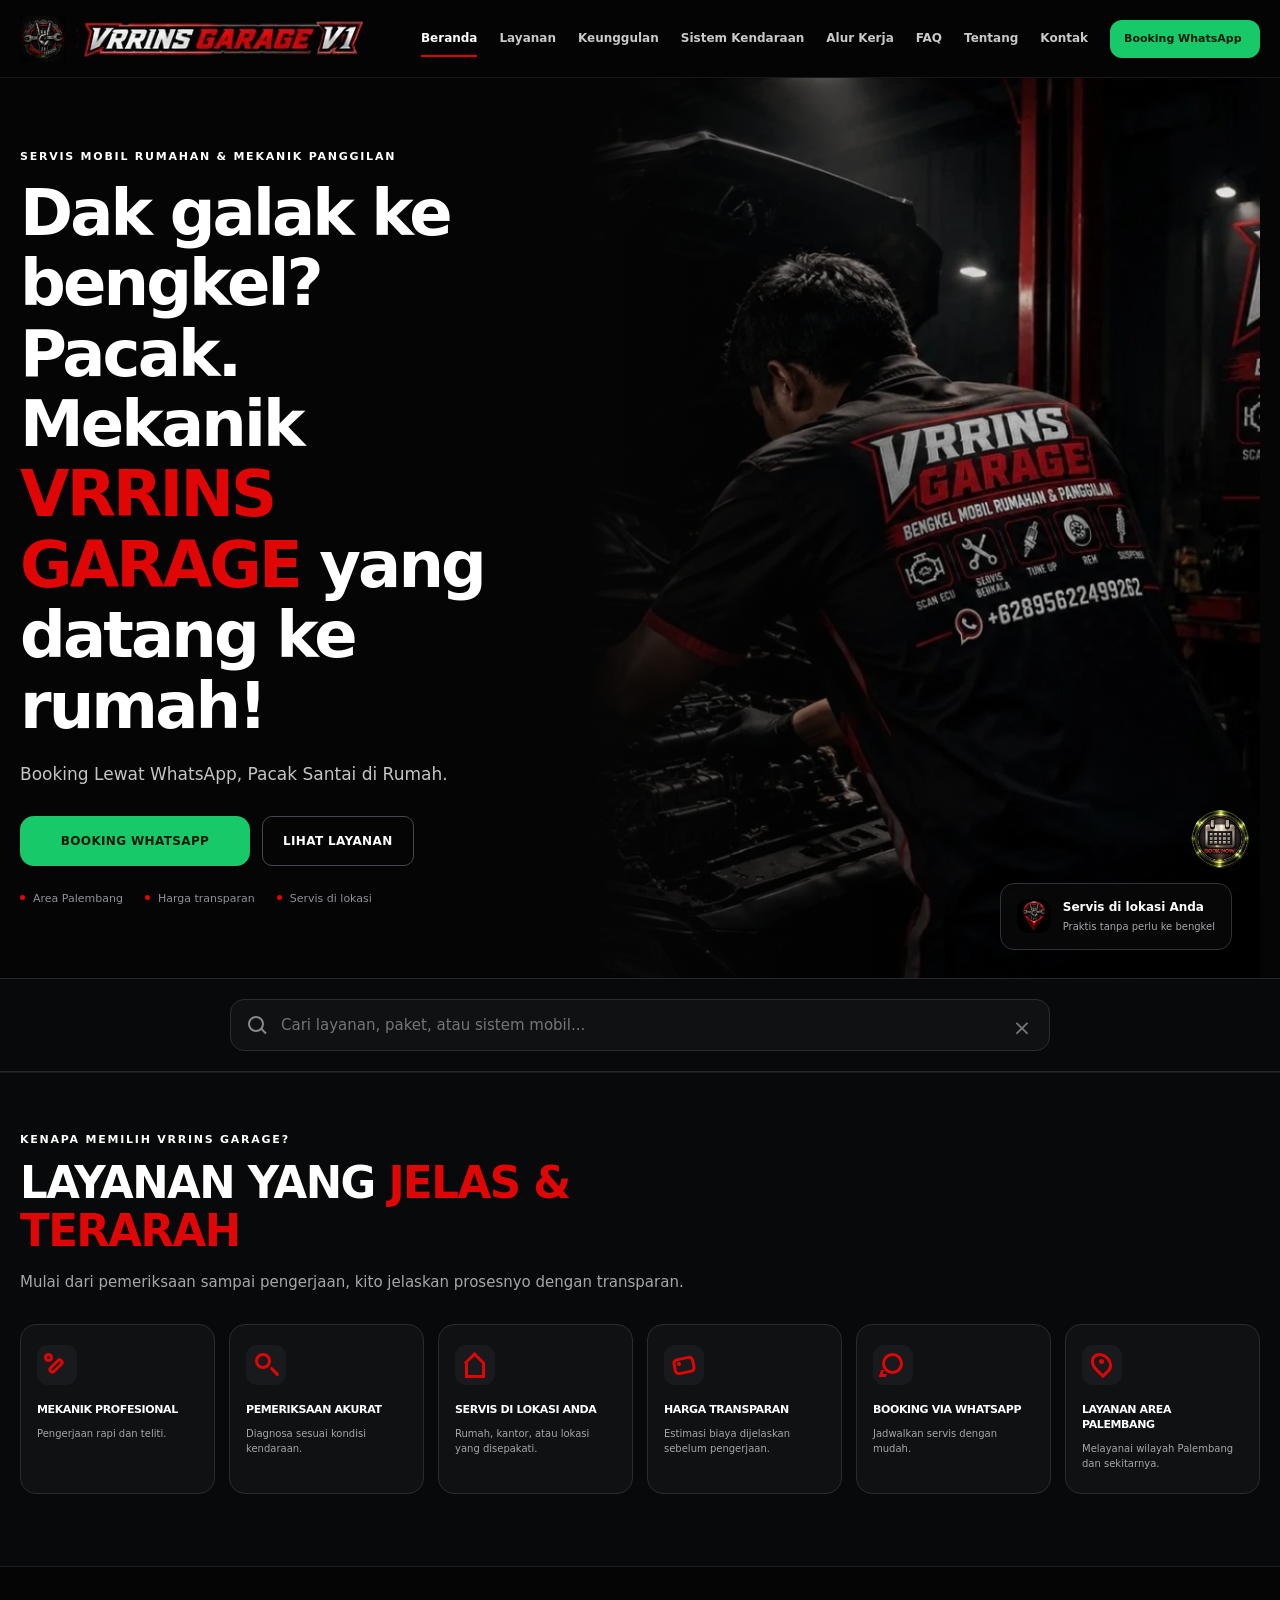
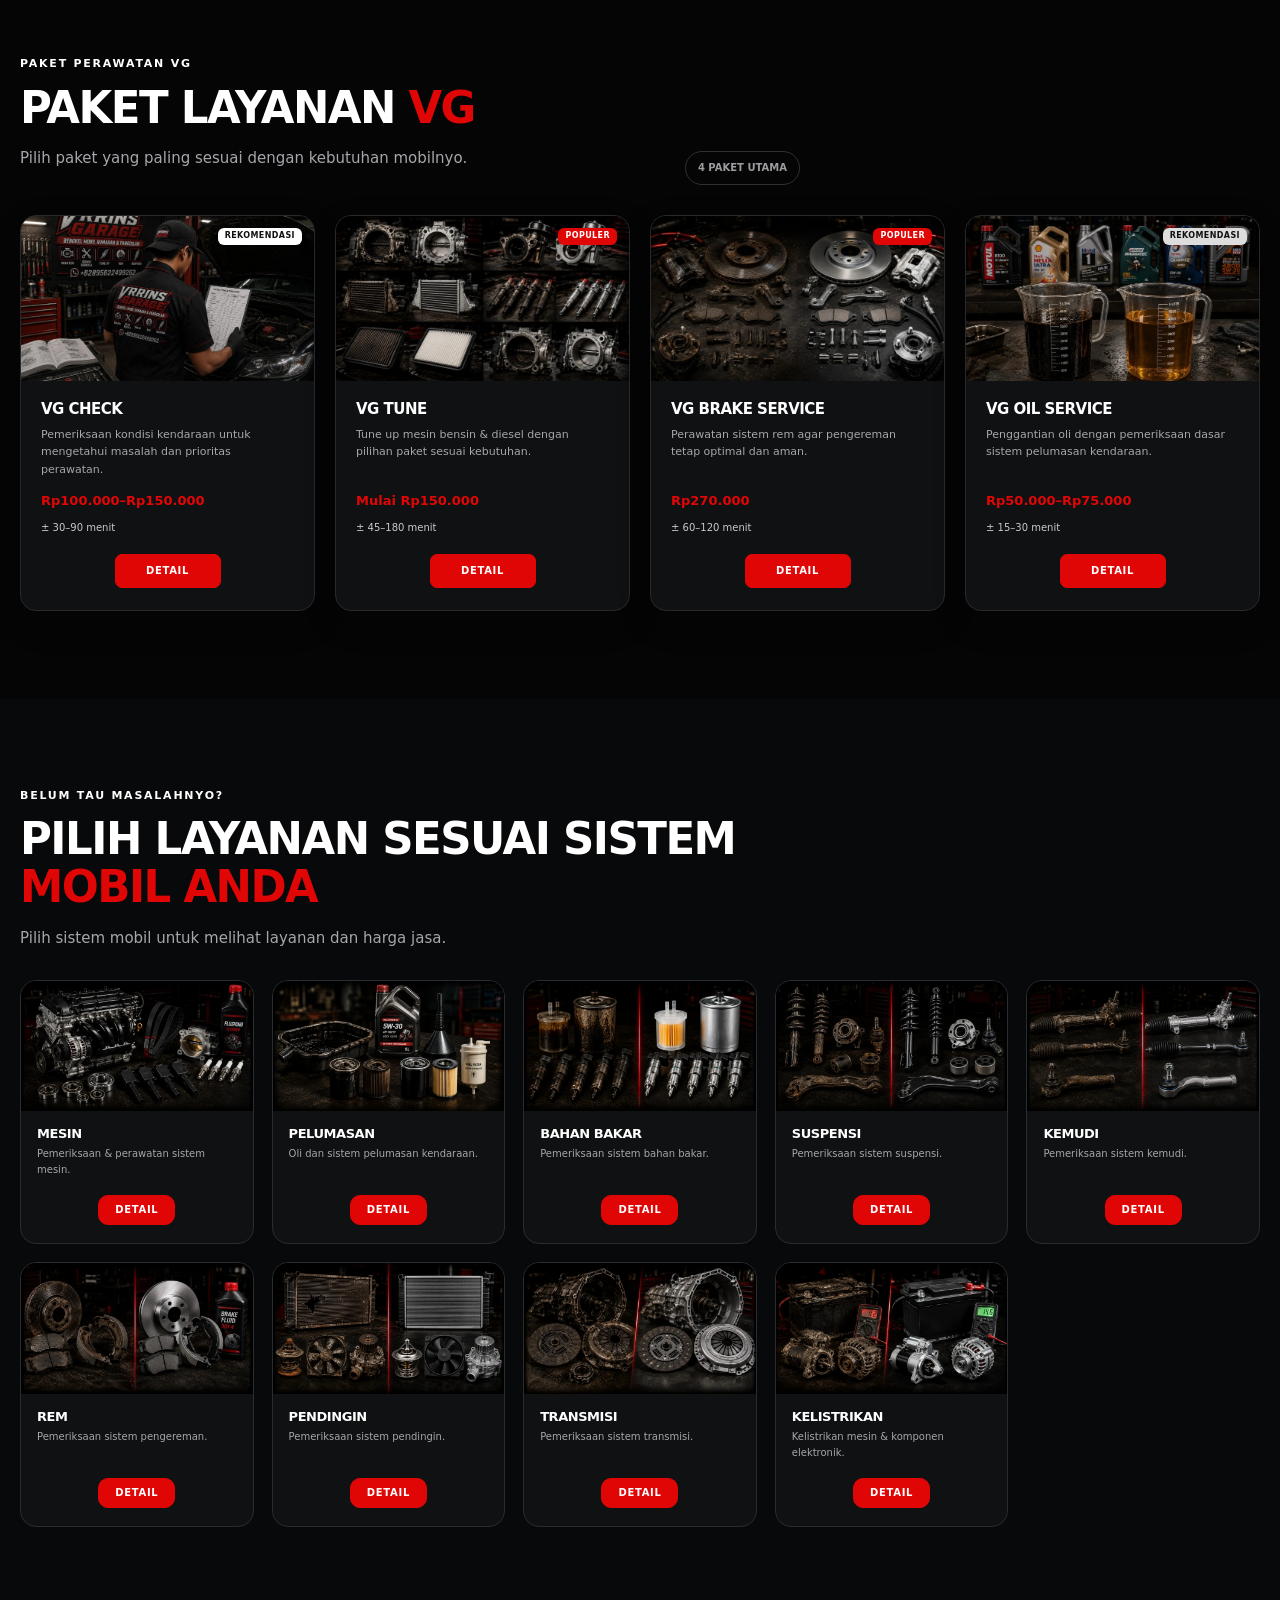
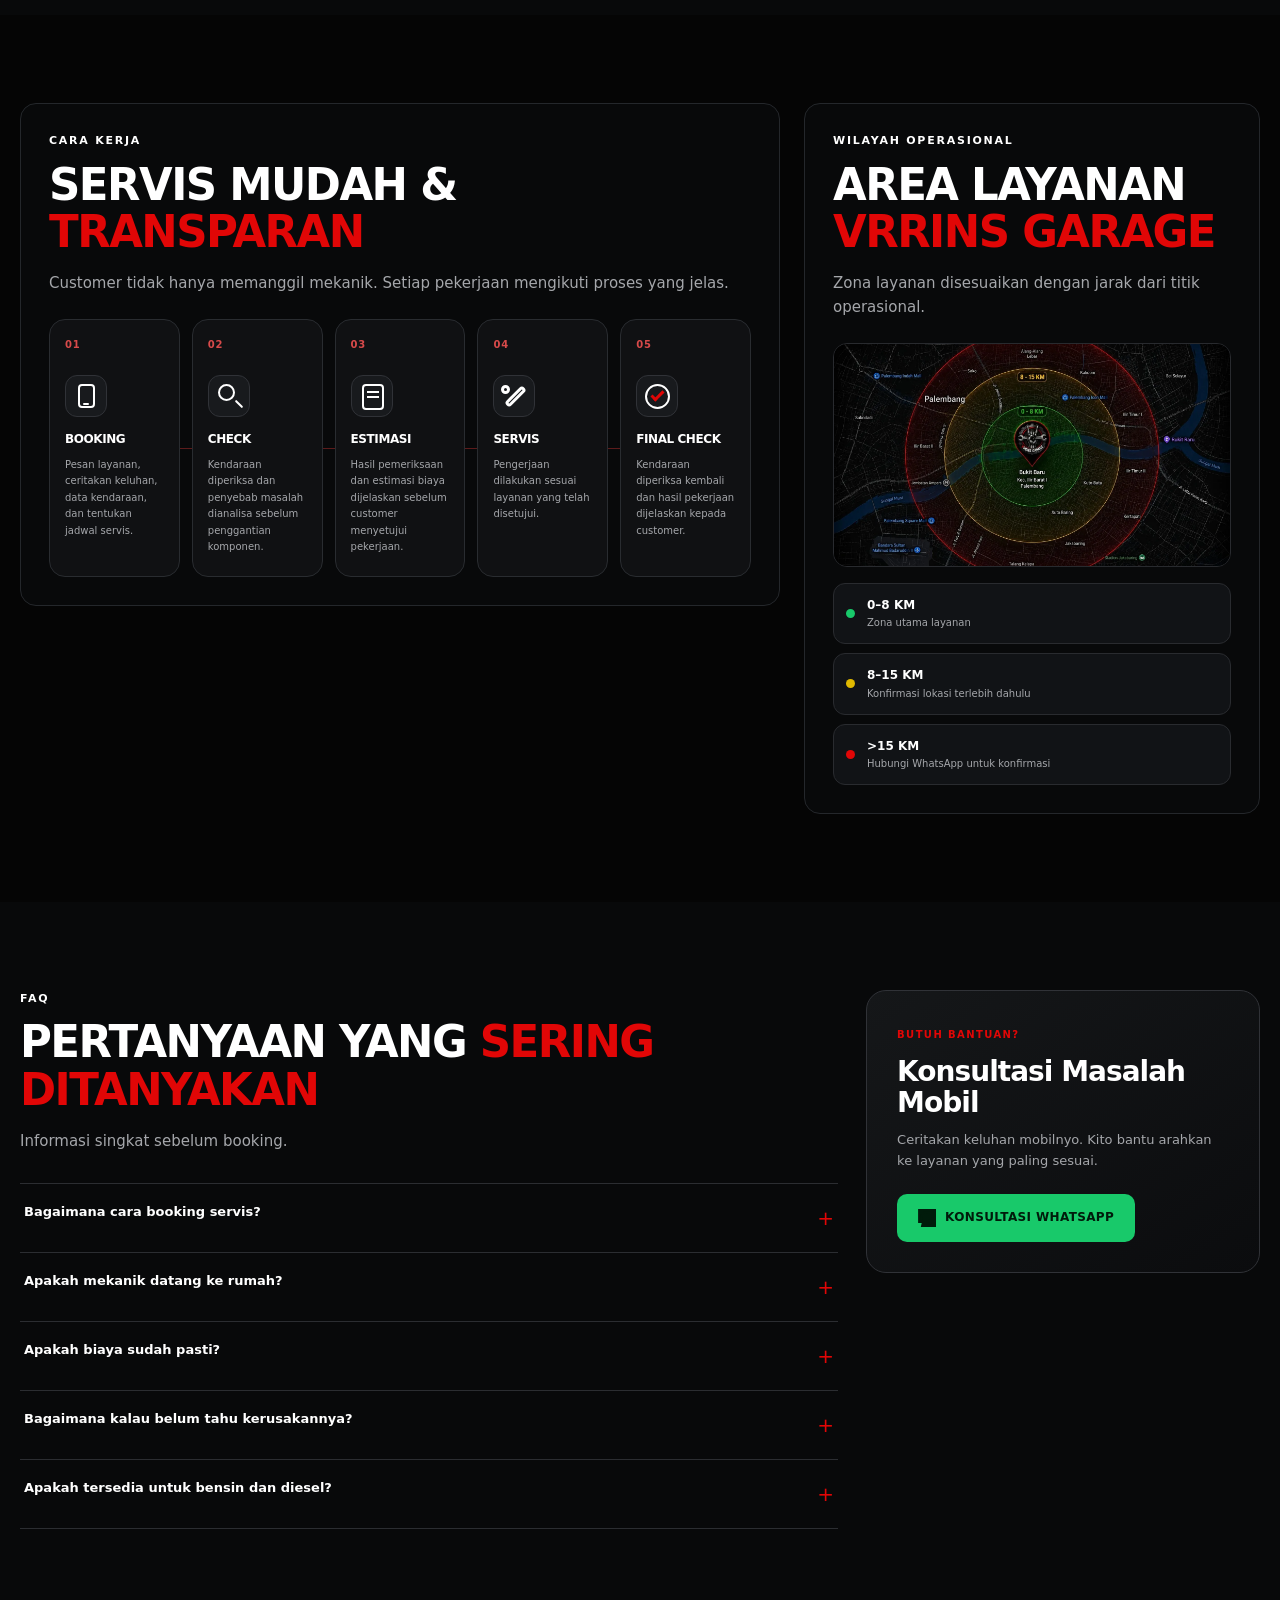
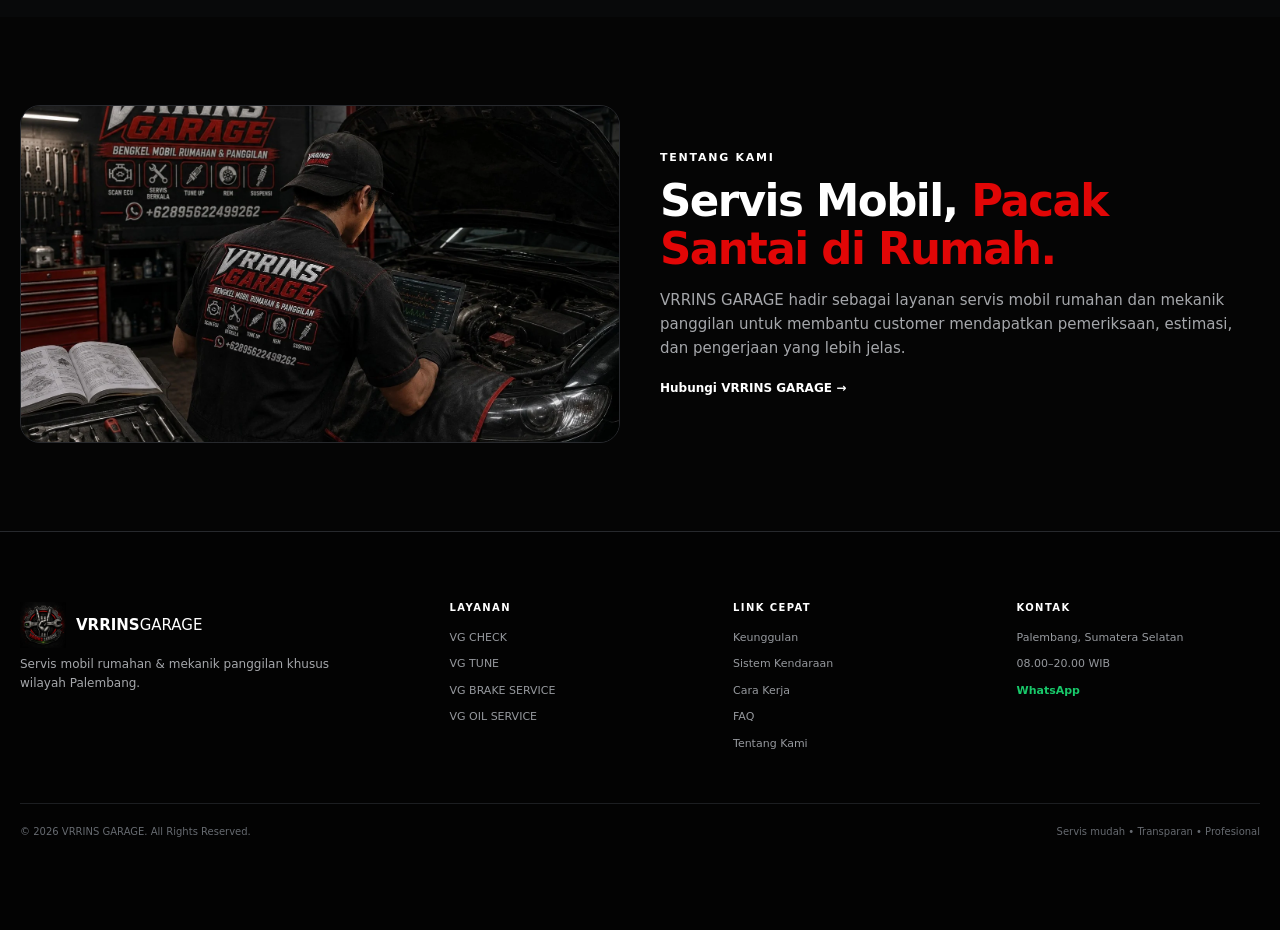
==== index.html @ 8fa6f77c "Add files via upload" ====
<!doctype html>
<html lang="id">
<head>
  <meta charset="utf-8">
  <meta name="viewport" content="width=device-width, initial-scale=1, viewport-fit=cover">
  <meta name="theme-color" content="#050505">
  <meta name="description" content="VRRINS GARAGE — servis mobil rumahan dan mekanik panggilan khusus wilayah Palembang.">
  <title>VRRINS GARAGE | Servis Mobil di Rumah Palembang</title>
  <link rel="stylesheet" href="style.css">
</head>
<body>
<a class="skip-link" href="#main-content">Lewati ke konten utama</a>

<header class="site-header" id="site-header">
  <div class="container header-inner">
    <a class="brand" href="#beranda" aria-label="VRRINS GARAGE Beranda">
      <img src="images/logo.webp" alt="Logo VRRINS GARAGE" class="brand__logo" width="48" height="48">
      <img src="images/wordmark-v1.webp" alt="VRRINS GARAGE V1" class="brand__wordmark" width="313" height="53">
    </a>
    <button class="nav-toggle" id="nav-toggle" aria-label="Buka menu" aria-expanded="false" aria-controls="main-navigation">
      <span></span><span></span><span></span>
    </button>
    <nav class="main-nav" id="main-navigation" aria-label="Navigasi utama">
      <a class="nav-link active" href="#beranda">Beranda</a>
      <a class="nav-link" href="#paket-layanan">Layanan</a>
      <a class="nav-link" href="#keunggulan">Keunggulan</a>
      <a class="nav-link" href="#kondisi-mobil">Sistem Kendaraan</a>
      <a class="nav-link" href="#alur-kerja">Alur Kerja</a>
      <a class="nav-link" href="#faq">FAQ</a>
      <a class="nav-link" href="#tentang-kami">Tentang</a>
      <a class="nav-link" href="#kontak">Kontak</a>
      <a class="nav-booking js-whatsapp" href="https://wa.me/62895622499262?text=Halo%2C%20kak.%20%F0%9F%91%8B%0A%0ABiso%20bantu%20jadwalkan%20booking%3F" target="_blank" rel="noopener" data-wa-message="Halo, kak. 👋&#10;&#10;Biso bantu jadwalkan booking?"> <span class="wa-icon" aria-hidden="true"></span> Booking WhatsApp</a>
    </nav>
  </div>
</header>

<main id="main-content">
<section class="hero-section" id="beranda">
  <div class="container hero-grid">
    <div class="hero-content">
      <p class="eyebrow">SERVIS MOBIL RUMAHAN &amp; MEKANIK PANGGILAN</p>
      <h1>Dak galak ke bengkel? Pacak.<br>Mekanik <span class="text-accent">VRRINS GARAGE</span> yang datang ke rumah!</h1>
      <p class="hero-subtitle">Booking Lewat WhatsApp, Pacak Santai di Rumah.</p>
      <div class="hero-actions">
        <a class="button button--whatsapp js-whatsapp" href="https://wa.me/62895622499262?text=Halo%2C%20kak.%20%F0%9F%91%8B%0A%0ABiso%20bantu%20jadwalkan%20booking%3F" target="_blank" rel="noopener" data-wa-message="Halo, kak. 👋&#10;&#10;Biso bantu jadwalkan booking?"><span class="wa-icon" aria-hidden="true"></span> Booking WhatsApp</a>
        <a class="button button--outline" href="#paket-layanan">Lihat Layanan</a>
      </div>
      <div class="hero-trust"><span>Area Palembang</span><span>Harga transparan</span><span>Servis di lokasi</span></div>
    </div>
    <div class="hero-media">
      <img src="images/hero.webp" alt="Layanan mekanik VRRINS GARAGE" width="1536" height="864" fetchpriority="high">
      <div class="hero-overlay"></div>
      <div class="hero-floating" onclick="document.getElementById('wilayah-operasional').scrollIntoView({behavior:'smooth'});" style="cursor:pointer;">
        <img class="floating-icon" src="images/vrrins-location.webp" alt="" width="34" height="34">
        <div><strong>Servis di lokasi Anda</strong><span>Praktis tanpa perlu ke bengkel</span></div>
      </div>
    </div>
  </div>
</section>

<section class="quick-section" aria-label="Pencarian dan menu cepat">
  <div class="container">
    <div class="search-wrap">
      <span class="search-icon" aria-hidden="true"></span>
      <input id="service-search" type="search" autocomplete="off" placeholder="Cari layanan, paket, atau sistem mobil..." aria-label="Cari layanan">
      <button id="search-clear" type="button" aria-label="Hapus pencarian">×</button>
      <div class="search-results" id="search-results" hidden></div>
    </div>
    <div class="quick-links">
      <button type="button" data-open-package="vg-check">VG CHECK</button>
      <button type="button" data-open-package="vg-tune">VG TUNE</button>
      <button type="button" data-open-package="vg-brake-service">VG BRAKE SERVICE</button>
      <button type="button" data-open-system="MESIN">SISTEM MESIN</button>
    </div>
  </div>
</section>

<section class="section advantages-section" id="keunggulan" aria-labelledby="advantages-title">
  <div class="container">
    <div class="section-heading">
      <p class="eyebrow">KENAPA MEMILIH VRRINS GARAGE?</p>
      <h2 id="advantages-title">LAYANAN YANG <span class="text-accent">JELAS &amp; TERARAH</span></h2>
      <p>Mulai dari pemeriksaan sampai pengerjaan, kito jelaskan prosesnyo dengan transparan.</p>
    </div>
    <div class="advantage-grid">
      <article class="advantage-card"><span class="advantage-icon icon-wrench" aria-hidden="true"></span><h3>MEKANIK PROFESIONAL</h3><p>Pengerjaan rapi dan teliti.</p></article>
      <article class="advantage-card"><span class="advantage-icon icon-search" aria-hidden="true"></span><h3>PEMERIKSAAN AKURAT</h3><p>Diagnosa sesuai kondisi kendaraan.</p></article>
      <article class="advantage-card"><span class="advantage-icon icon-home" aria-hidden="true"></span><h3>SERVIS DI LOKASI ANDA</h3><p>Rumah, kantor, atau lokasi yang disepakati.</p></article>
      <article class="advantage-card"><span class="advantage-icon icon-tag" aria-hidden="true"></span><h3>HARGA TRANSPARAN</h3><p>Estimasi biaya dijelaskan sebelum pengerjaan.</p></article>
      <article class="advantage-card"><span class="advantage-icon icon-whatsapp" aria-hidden="true"></span><h3>BOOKING VIA WHATSAPP</h3><p>Jadwalkan servis dengan mudah.</p></article>
      <article class="advantage-card"><span class="advantage-icon icon-pin" aria-hidden="true"></span><h3>LAYANAN AREA PALEMBANG</h3><p>Melayanai wilayah Palembang dan sekitarnya.</p></article>
    </div>
  </div>
</section>

<section class="section packages-section" id="paket-layanan" aria-labelledby="packages-title">
  <div class="container">
    <div class="section-heading section-heading--split">
      <div>
        <p class="eyebrow">PAKET PERAWATAN VG</p>
        <h2 id="packages-title">Paket Layanan <span class="text-accent">VG</span></h2>
        <p>Pilih paket yang paling sesuai dengan kebutuhan mobilnyo.</p>
      </div>
      <span class="section-label">4 PAKET UTAMA</span>
    </div>

    <div class="package-grid">
      <article class="service-card" data-open-package="vg-check">
        <div class="service-card__media">
          <img src="images/vg-check.webp" alt="VG CHECK" width="1536" height="864" loading="lazy">
          <span class="service-badge">REKOMENDASI</span>
        </div>
        <div class="service-card__body">
          <h3>VG CHECK</h3>
          <p>Pemeriksaan kondisi kendaraan untuk mengetahui masalah dan prioritas perawatan.</p>
          <div class="service-price">Rp100.000–Rp150.000</div>
          <div class="service-duration">± 30–90 menit</div>
          <button class="service-card__button" type="button" data-open-package="vg-check">DETAIL</button>
        </div>
      </article>

      <article class="service-card" data-open-package="vg-tune">
        <div class="service-card__media">
          <img src="images/vg-tune.webp" alt="VG TUNE" width="1536" height="864" loading="lazy">
          <span class="service-badge service-badge--popular">POPULER</span>
        </div>
        <div class="service-card__body">
          <h3>VG TUNE</h3>
          <p>Tune up mesin bensin &amp; diesel dengan pilihan paket sesuai kebutuhan.</p>
          <div class="service-price">Mulai Rp150.000</div>
          <div class="service-duration">± 45–180 menit</div>
          <button class="service-card__button" type="button" data-open-package="vg-tune">DETAIL</button>
        </div>
      </article>

      <article class="service-card" data-open-package="vg-brake-service">
        <div class="service-card__media">
          <img src="images/vg-brake-service.webp" alt="VG BRAKE SERVICE" width="1536" height="864" loading="lazy">
          <span class="service-badge service-badge--popular">POPULER</span>
        </div>
        <div class="service-card__body">
          <h3>VG BRAKE SERVICE</h3>
          <p>Perawatan sistem rem agar pengereman tetap optimal dan aman.</p>
          <div class="service-price">Rp270.000</div>
          <div class="service-duration">± 60–120 menit</div>
          <button class="service-card__button" type="button" data-open-package="vg-brake-service">DETAIL</button>
        </div>
      </article>

      <article class="service-card" data-open-package="vg-oil-service">
        <div class="service-card__media">
          <img src="images/vg-oil-service.webp" alt="VG OIL SERVICE" width="1536" height="864" loading="lazy">
          <span class="service-badge service-badge--recommended">REKOMENDASI</span>
        </div>
        <div class="service-card__body">
          <h3>VG OIL SERVICE</h3>
          <p>Penggantian oli dengan pemeriksaan dasar sistem pelumasan kendaraan.</p>
          <div class="service-price">Rp50.000–Rp75.000</div>
          <div class="service-duration">± 15–30 menit</div>
          <button class="service-card__button" type="button" data-open-package="vg-oil-service">DETAIL</button>
        </div>
      </article>
    </div>
  </div>
</section>

<section class="section systems-section" id="kondisi-mobil" aria-labelledby="systems-title">
  <div class="container">
    <div class="section-heading">
      <p class="eyebrow">BELUM TAU MASALAHNYO?</p>
      <h2 id="systems-title">Pilih Layanan Sesuai Sistem <span class="text-accent">Mobil Anda</span></h2>
      <p>Pilih sistem mobil untuk melihat layanan dan harga jasa.</p>
    </div>
    <div class="system-grid">
      <article class="system-card" data-open-system="MESIN"><div class="system-card__media"><img src="images/category-mesin.webp" alt="Mesin" loading="lazy"></div><div><h3>Mesin</h3><p>Pemeriksaan &amp; perawatan sistem mesin.</p><button type="button">DETAIL</button></div></article>
      <article class="system-card" data-open-system="PELUMASAN"><div class="system-card__media"><img src="images/category-pelumasan.webp" alt="Pelumasan" loading="lazy"></div><div><h3>Pelumasan</h3><p>Oli dan sistem pelumasan kendaraan.</p><button type="button">DETAIL</button></div></article>
      <article class="system-card" data-open-system="BAHAN BAKAR"><div class="system-card__media"><img src="images/category-bahan-bakar.webp" alt="Bahan bakar" loading="lazy"></div><div><h3>Bahan Bakar</h3><p>Pemeriksaan sistem bahan bakar.</p><button type="button">DETAIL</button></div></article>
      <article class="system-card" data-open-system="SUSPENSI"><div class="system-card__media"><img src="images/category-suspensi.webp" alt="Suspensi" loading="lazy"></div><div><h3>Suspensi</h3><p>Pemeriksaan sistem suspensi.</p><button type="button">DETAIL</button></div></article>
      <article class="system-card" data-open-system="KEMUDI"><div class="system-card__media"><img src="images/category-kemudi.webp" alt="Kemudi" loading="lazy"></div><div><h3>Kemudi</h3><p>Pemeriksaan sistem kemudi.</p><button type="button">DETAIL</button></div></article>
      <article class="system-card" data-open-system="REM"><div class="system-card__media"><img src="images/category-rem.webp" alt="Rem" loading="lazy"></div><div><h3>Rem</h3><p>Pemeriksaan sistem pengereman.</p><button type="button">DETAIL</button></div></article>
      <article class="system-card" data-open-system="PENDINGIN"><div class="system-card__media"><img src="images/category-pendingin.webp" alt="Pendingin" loading="lazy"></div><div><h3>Pendingin</h3><p>Pemeriksaan sistem pendingin.</p><button type="button">DETAIL</button></div></article>
      <article class="system-card" data-open-system="TRANSMISI"><div class="system-card__media"><img src="images/category-transmisi.webp" alt="Transmisi" loading="lazy"></div><div><h3>Transmisi</h3><p>Pemeriksaan sistem transmisi.</p><button type="button">DETAIL</button></div></article>
      <article class="system-card" data-open-system="KELISTRIKAN MESIN"><div class="system-card__media"><img src="images/category-kelistrikan.webp" alt="Kelistrikan mesin" loading="lazy"></div><div><h3>Kelistrikan</h3><p>Kelistrikan mesin &amp; komponen elektronik.</p><button type="button">DETAIL</button></div></article>
    </div>
  </div>
</section>

<section class="section process-area-section" id="alur-kerja">
  <div class="container split-layout">
    <div class="process-panel">
      <div class="section-heading">
        <p class="eyebrow">CARA KERJA</p>
        <h2>SERVIS MUDAH &amp; <span class="text-accent">TRANSPARAN</span></h2>
        <p>Customer tidak hanya memanggil mekanik. Setiap pekerjaan mengikuti proses yang jelas.</p>
      </div>
      <div class="process-grid">
        <article class="process-card"><span class="process-number">01</span><span class="process-icon process-icon--booking" aria-hidden="true"></span><h3>BOOKING</h3><p>Pesan layanan, ceritakan keluhan, data kendaraan, dan tentukan jadwal servis.</p></article>
        <article class="process-card"><span class="process-number">02</span><span class="process-icon process-icon--check" aria-hidden="true"></span><h3>CHECK</h3><p>Kendaraan diperiksa dan penyebab masalah dianalisa sebelum penggantian komponen.</p></article>
        <article class="process-card"><span class="process-number">03</span><span class="process-icon process-icon--estimate" aria-hidden="true"></span><h3>ESTIMASI</h3><p>Hasil pemeriksaan dan estimasi biaya dijelaskan sebelum customer menyetujui pekerjaan.</p></article>
        <article class="process-card"><span class="process-number">04</span><span class="process-icon process-icon--service" aria-hidden="true"></span><h3>SERVIS</h3><p>Pengerjaan dilakukan sesuai layanan yang telah disetujui.</p></article>
        <article class="process-card"><span class="process-number">05</span><span class="process-icon process-icon--final" aria-hidden="true"></span><h3>FINAL CHECK</h3><p>Kendaraan diperiksa kembali dan hasil pekerjaan dijelaskan kepada customer.</p></article>
      </div>
    </div>

    <aside class="area-panel" id="wilayah-operasional">
      <div class="section-heading">
        <p class="eyebrow">WILAYAH OPERASIONAL</p>
        <h2>Area Layanan <span class="text-accent">VRRINS GARAGE</span></h2>
        <p>Zona layanan disesuaikan dengan jarak dari titik operasional.</p>
      </div>
      <div class="area-map"><img src="images/area-map.webp" alt="Peta wilayah operasional" loading="lazy"></div>
      <div class="area-zones">
        <div class="area-zone" data-zone="1" role="button" tabindex="0" aria-label="Lihat daftar perumahan zona 0-8 km">
          <span class="zone-dot zone-dot--green"></span>
          <div><strong>0–8 KM</strong><span>Zona utama layanan</span></div>
        </div>
        <div class="area-zone" data-zone="2" role="button" tabindex="0" aria-label="Lihat daftar perumahan zona 8-15 km">
          <span class="zone-dot zone-dot--yellow"></span>
          <div><strong>8–15 KM</strong><span>Konfirmasi lokasi terlebih dahulu</span></div>
        </div>
        <div class="area-zone" data-zone="3" role="button" tabindex="0" aria-label="Lihat daftar perumahan zona >15 km">
          <span class="zone-dot zone-dot--red"></span>
          <div><strong>&gt;15 KM</strong><span>Hubungi WhatsApp untuk konfirmasi</span></div>
        </div>
      </div>
    </aside>
  </div>
</section>

<section class="section faq-section" id="faq">
  <div class="container faq-consult">
    <div>
      <div class="section-heading">
        <p class="eyebrow">FAQ</p>
        <h2>Pertanyaan yang <span class="text-accent">Sering Ditanyakan</span></h2>
        <p>Informasi singkat sebelum booking.</p>
      </div>
      <div class="faq-list">
        <details><summary>Bagaimana cara booking servis?</summary><p>Tekan tombol WhatsApp, pilih layanan, lalu kirim data kendaraan, keluhan, dan lokasi.</p></details>
        <details><summary>Apakah mekanik datang ke rumah?</summary><p>Ya, VRRINS GARAGE melayani servis di rumah atau lokasi customer sesuai area operasional.</p></details>
        <details><summary>Apakah biaya sudah pasti?</summary><p>Harga paket adalah estimasi sesuai layanan. Kondisi tambahan akan dikonfirmasi sebelum pekerjaan dilanjutkan.</p></details>
        <details><summary>Bagaimana kalau belum tahu kerusakannya?</summary><p>Gunakan VG CHECK atau pilih sistem kendaraan berdasarkan keluhan untuk mendapatkan arahan awal.</p></details>
        <details><summary>Apakah tersedia untuk bensin dan diesel?</summary><p>VG TUNE memiliki alur paket terpisah untuk mesin bensin dan diesel.</p></details>
      </div>
    </div>
    <aside class="consult-card">
      <span class="consult-kicker">BUTUH BANTUAN?</span>
      <h2>Konsultasi Masalah Mobil</h2>
      <p>Ceritakan keluhan mobilnyo. Kito bantu arahkan ke layanan yang paling sesuai.</p>
      <a class="button button--whatsapp js-whatsapp" href="https://wa.me/62895622499262?text=Halo%20Vrrins%20Garage%2C%20saya%20mau%20konsultasi%20masalah%20mobil.%20Keluhannya%3A" target="_blank" rel="noopener" data-wa-message="Halo Vrrins Garage, saya mau konsultasi masalah mobil. Keluhannya:"><span class="wa-icon" aria-hidden="true"></span> Konsultasi WhatsApp</a>
    </aside>
  </div>
</section>

<section class="section about-section" id="tentang-kami">
  <div class="container about-grid">
    <div class="about-media"><img src="images/about.webp" alt="VRRINS GARAGE" loading="lazy"></div>
    <div class="about-copy">
      <p class="eyebrow">TENTANG KAMI</p>
      <h2>Servis Mobil, <span class="text-accent">Pacak Santai di Rumah.</span></h2>
      <p>VRRINS GARAGE hadir sebagai layanan servis mobil rumahan dan mekanik panggilan untuk membantu customer mendapatkan pemeriksaan, estimasi, dan pengerjaan yang lebih jelas.</p>
      <a class="text-link" href="#kontak">Hubungi VRRINS GARAGE →</a>
    </div>
  </div>
</section>
</main>

<footer class="site-footer" id="kontak">
  <div class="container footer-grid">
    <div class="footer-brand">
      <a class="brand" href="#beranda"><img src="images/logo.webp" alt="Logo VRRINS GARAGE" class="brand__logo" width="48" height="48"><span class="brand__name"><strong>VRRINS</strong><span>GARAGE</span></span></a>
      <p>Servis mobil rumahan &amp; mekanik panggilan khusus wilayah Palembang.</p>
    </div>
    <div class="footer-column"><h3>LAYANAN</h3><a href="#paket-layanan">VG CHECK</a><a href="#paket-layanan">VG TUNE</a><a href="#paket-layanan">VG BRAKE SERVICE</a><a href="#paket-layanan">VG OIL SERVICE</a></div>
    <div class="footer-column"><h3>LINK CEPAT</h3><a href="#keunggulan">Keunggulan</a><a href="#kondisi-mobil">Sistem Kendaraan</a><a href="#alur-kerja">Cara Kerja</a><a href="#faq">FAQ</a><a href="#tentang-kami">Tentang Kami</a></div>
    <div class="footer-column"><h3>KONTAK</h3><span>Palembang, Sumatera Selatan</span><span>08.00–20.00 WIB</span>
      <a class="footer-wa js-whatsapp" href="https://wa.me/62895622499262?text=Halo%20Vrrins%20Garage%2C%20saya%20ingin%20konsultasi." target="_blank" rel="noopener" data-wa-message="Halo Vrrins Garage, saya ingin konsultasi.">WhatsApp</a>
    </div>
  </div>
  <div class="container footer-bottom"><span>© 2026 VRRINS GARAGE. All Rights Reserved.</span><span>Servis mudah • Transparan • Profesional</span></div>
</footer>

<div class="floating-whatsapp">
  <a class="floating-whatsapp__button js-whatsapp" href="https://wa.me/62895622499262?text=Halo%2C%20kak.%20%F0%9F%91%8B%0A%0ABiso%20bantu%20jadwalkan%20booking%3F" target="_blank" rel="noopener" aria-label="Booking VG via WhatsApp" data-wa-message="Halo, kak. 👋&#10;&#10;Biso bantu jadwalkan booking?">
    <img src="images/book-now.webp" alt="Booking VG" width="80" height="80">
  </a>
</div>

<div class="vg-modal" id="vg-modal" aria-hidden="true" role="dialog" aria-modal="true" aria-labelledby="vg-modal-title">
  <div class="vg-modal__backdrop" data-popup-close></div>
  <div class="vg-modal__dialog">
    <button class="vg-modal__close" type="button" aria-label="Tutup" data-popup-close>×</button>
    <div class="vg-modal__content" id="vg-modal-content"></div>
  </div>
</div>

<script src="zona.js" defer></script>
<script src="services.js" defer></script>
<script src="popup.js" defer></script>
<script src="bootstrap.js" defer></script>

<script>
(function () {
  'use strict';

  var anchorSelector = '.hero-actions .button--whatsapp';
  var floatSelector = '.floating-whatsapp';
  var lastWidth = window.innerWidth;
  var resizeTimer = 0;

  function getElements() {
    return {
      anchor: document.querySelector(anchorSelector),
      floating: document.querySelector(floatSelector)
    };
  }

  function alignOnce() {
    var el = getElements();
    if (!el.anchor || !el.floating) return;

    /* Popup tidak boleh ikut campur dengan posisi terakhir. */
    if (document.body.classList.contains('popup-open')) return;

    var anchorRect = el.anchor.getBoundingClientRect();
    var floatingHeight = el.floating.offsetHeight || 80;

    /*
      Titik tengah VG BOOKING = titik tengah BOOK NOW.
      Hanya ini yang menentukan posisi vertikal.
    */
    var centerY = anchorRect.top + (anchorRect.height / 2);
    var top = centerY - (floatingHeight / 2);

    var maxTop = Math.max(0, window.innerHeight - floatingHeight);
    top = Math.max(0, Math.min(top, maxTop));

    el.floating.style.setProperty('top', Math.round(top) + 'px', 'important');
    el.floating.style.setProperty('bottom', 'auto', 'important');
    el.floating.style.setProperty('left', 'auto', 'important');
    el.floating.style.setProperty(
      'right',
      window.innerWidth <= 800 ? '0px' : '20px',
      'important'
    );

    /*
      Baru tampil setelah posisi final sudah terpasang.
      Ini menghilangkan efek "muncul di posisi lama lalu meloncat".
    */
    void el.floating.offsetHeight;
    el.floating.style.setProperty('visibility', 'visible', 'important');
    el.floating.style.setProperty('opacity', '1', 'important');
    el.floating.style.setProperty('pointer-events', 'auto', 'important');
  }

  function initialAlign() {
    /*
      Tunggu dua frame agar layout Hero, font, dan ukuran tombol
      sudah stabil sebelum menghitung posisi.
    */
    requestAnimationFrame(function () {
      requestAnimationFrame(alignOnce);
    });
  }

  function waitForAssetsAndAlign() {
    var done = false;

    function run() {
      if (done) return;
      done = true;
      initialAlign();
    }

    if (document.fonts && document.fonts.ready) {
      document.fonts.ready.then(run).catch(run);
    } else {
      run();
    }

    var el = getElements();
    var img = el.floating && el.floating.querySelector('img');

    if (img && !img.complete) {
      done = false;
      img.addEventListener('load', run, { once: true });
    } else {
      run();
    }
  }

  if (document.readyState === 'loading') {
    document.addEventListener('DOMContentLoaded', waitForAssetsAndAlign, { once: true });
  } else {
    waitForAssetsAndAlign();
  }

  /*
    Resize hanya untuk perubahan LEBAR viewport nyata
    (misalnya rotasi HP / perpindahan desktop-mobile).
    Perubahan tinggi akibat address bar tidak memindahkan tombol.
  */
  window.addEventListener('resize', function () {
    var width = window.innerWidth;
    if (width === lastWidth) return;

    lastWidth = width;
    clearTimeout(resizeTimer);

    resizeTimer = setTimeout(function () {
      if (!document.body.classList.contains('popup-open')) {
        alignOnce();
      }
    }, 100);
  }, { passive: true });

  window.addEventListener('orientationchange', function () {
    clearTimeout(resizeTimer);
    resizeTimer = setTimeout(function () {
      lastWidth = window.innerWidth;
      alignOnce();
    }, 150);
  }, { passive: true });
})();
</script>

</body>
</html>
---- style.css ----
/* VRRINS GARAGE — FINAL UI
   Mobile First • Premium Dark • Desktop 5×1 / 5+4 • Mobile 3×2 / 3×3
*/
:root{
  --bg:#050505; --surface:#0c0d0f; --surface-2:#111316; --surface-3:#17191c;
  --text:#fff; --muted:#a5a7ab; --muted-2:#73767b; --border:#27292d;
  --red:#e00000; --red-2:#ff2525; --green:#00c853; --green-2:#25d366;
  --yellow:#d7a900; --container:1240px; --radius:18px; --shadow:0 18px 55px rgba(0,0,0,.26);
  --ease:220ms ease;
  font-family:Inter,ui-sans-serif,system-ui,-apple-system,BlinkMacSystemFont,"Segoe UI",sans-serif;
}
*{box-sizing:border-box}
html{scroll-behavior:smooth;scroll-padding-top:88px}
body{margin:0;min-width:320px;background:var(--bg);color:var(--text);font-size:15px;line-height:1.6;-webkit-font-smoothing:antialiased}
body.popup-open{overflow:hidden}
img{display:block;max-width:100%}
a{color:inherit;text-decoration:none}
button,input{font:inherit}
button{cursor:pointer}
.skip-link{position:fixed;left:12px;top:12px;z-index:10000;background:#fff;color:#000;padding:10px 14px;border-radius:10px;transform:translateY(-150%)}
.skip-link:focus{transform:none}
.container{width:min(calc(100% - 40px),var(--container));margin-inline:auto}
.site-header{position:sticky;top:0;z-index:500;background:rgba(5,5,5,.9);backdrop-filter:blur(16px);border-bottom:1px solid rgba(255,255,255,.08)}
.header-inner{min-height:76px;display:flex;align-items:center;gap:28px}
.brand{display:inline-flex;align-items:center;gap:10px;flex:none;min-width:0}
.brand__logo{width:46px;height:46px;object-fit:contain;flex:none}
.brand__wordmark{display:block;width:295px;height:auto;max-width:100%;object-fit:contain;object-position:left center}
.main-nav{margin-left:auto;display:flex;align-items:center;gap:22px}
.nav-link{font-size:12px;font-weight:700;color:#c9c9c9;position:relative;padding:29px 0}
.nav-link:hover,.nav-link.active{color:#fff}
.nav-link.active:after{content:"";position:absolute;left:0;right:0;bottom:20px;height:2px;background:var(--red)}
.nav-booking{display:inline-flex;align-items:center;gap:8px;padding:11px 14px;border-radius:10px;background:var(--green);color:#001b0b;font-size:11px;font-weight:900;white-space:nowrap}
.nav-toggle{display:none;margin-left:auto;background:none;border:0;padding:8px}
.nav-toggle span{display:block;width:24px;height:2px;background:#fff;margin:5px 0}
.wa-icon{display:inline-block;width:16px;height:16px;border:2px solid currentColor;border-radius:50%;position:relative}
.wa-icon:after{content:"";position:absolute;width:5px;height:5px;border-left:2px solid currentColor;border-bottom:2px solid currentColor;left:-3px;bottom:-3px;transform:skew(-18deg)}
.hero-section{border-bottom:1px solid var(--border)}
.hero-grid{min-height:590px;display:grid;grid-template-columns:46% 54%}
.hero-content{display:flex;flex-direction:column;justify-content:center;padding:70px 50px 70px 0;position:relative;z-index:2}
.eyebrow{margin:0 0 12px;font-size:11px;font-weight:850;letter-spacing:.16em;color:#fff;text-transform:uppercase}
h1,h2,h3,p{margin-top:0}
h1,h2,h3{line-height:1.1;letter-spacing:-.035em}
h1{font-size:clamp(40px,5vw,72px);max-width:680px;margin-bottom:20px}
h2{font-size:clamp(30px,3.4vw,48px);margin-bottom:14px}
h3{margin-bottom:8px}
.hero-subtitle{max-width:570px;color:#c4c4c4;font-size:17px;margin-bottom:28px}
.accent-green{color:var(--green-2)}
.text-accent{color:var(--red)}
.hero-actions{display:flex;gap:12px;flex-wrap:wrap}
.button{min-height:48px;padding:0 20px;border-radius:10px;display:inline-flex;align-items:center;justify-content:center;gap:9px;font-size:12px;font-weight:850;text-transform:uppercase;letter-spacing:.03em;border:1px solid transparent;transition:transform var(--ease),filter var(--ease),border-color var(--ease)}
.button:hover{transform:translateY(-1px)}
.button--whatsapp{background:var(--green);color:#001b0b}
.button--outline{background:transparent;border-color:#45484e;color:#fff}
.hero-trust{display:flex;gap:22px;flex-wrap:wrap;margin-top:24px;color:#8f9297;font-size:11px}
.hero-trust span:before{content:"";display:inline-block;width:5px;height:5px;border-radius:50%;background:var(--red);margin:0 8px 2px 0}
.hero-media{position:relative;min-height:590px;overflow:hidden;background:var(--surface)}
.hero-media > img{width:100%;height:100%;object-fit:cover}
.hero-overlay{position:absolute;inset:0;background:linear-gradient(90deg,#050505 0%,rgba(5,5,5,.6) 18%,rgba(5,5,5,.05) 62%),linear-gradient(0deg,rgba(0,0,0,.35),transparent 40%)}
.hero-floating{position:absolute;right:28px;bottom:28px;display:flex;align-items:center;gap:12px;background:rgba(8,9,10,.88);border:1px solid #303237;border-radius:14px;padding:14px 16px;box-shadow:var(--shadow)}
.floating-icon{width:34px;height:34px;border-radius:10px;display:block;flex:none;object-fit:contain;background:#191b1e;color:var(--red);font-weight:900}
.hero-floating div{display:grid;gap:2px}.hero-floating strong{font-size:12px}.hero-floating span:last-child{font-size:10px;color:var(--muted)}
.quick-section{padding:20px 0;border-bottom:1px solid var(--border);background:#08090a}
.search-wrap{position:relative;max-width:820px;margin:0 auto}
.search-wrap input{width:100%;height:52px;padding:0 50px;border:1px solid #2b2d31;border-radius:14px;background:#101113;color:#fff;outline:none}
.search-wrap input:focus{border-color:#50535a}
.search-icon{position:absolute;left:18px;top:17px;width:16px;height:16px;border:2px solid #888;border-radius:50%;z-index:2}
.search-icon:after{content:"";position:absolute;width:7px;height:2px;background:#888;right:-5px;bottom:-2px;transform:rotate(45deg)}
#search-clear{position:absolute;right:12px;top:10px;height:32px;width:32px;border:0;background:transparent;color:#777;font-size:22px}
.search-results{position:absolute;left:0;right:0;top:60px;z-index:40;background:#101113;border:1px solid #303238;border-radius:14px;box-shadow:var(--shadow);overflow:hidden}
.search-result{display:flex;align-items:center;justify-content:space-between;gap:12px;padding:13px 16px;border-bottom:1px solid #25272a;cursor:pointer}
.search-result:last-child{border-bottom:0}.search-result:hover{background:#17191c}.search-result small{display:block;color:var(--muted)}
.quick-links{display:flex;justify-content:center;gap:10px;flex-wrap:wrap;margin-top:14px}
.quick-links button{border:1px solid #2b2d31;background:#0d0e10;color:#d8d8d8;border-radius:999px;padding:8px 13px;font-size:10px;font-weight:800}
.section{padding:88px 0}
.section-heading{max-width:780px;margin-bottom:34px}
.section-heading p:last-child{color:var(--muted);max-width:700px}
.section-heading--split{display:flex;justify-content:space-between;gap:30px;align-items:end}
.section-label{border:1px solid #2e3034;border-radius:999px;padding:8px 12px;color:#9b9da1;font-size:10px;font-weight:800;white-space:nowrap}
.package-grid{display:grid;grid-template-columns:repeat(4,minmax(0,1fr));gap:20px}
.service-card{background:var(--surface-2);border:1px solid var(--border);border-radius:var(--radius);overflow:hidden;box-shadow:0 12px 35px rgba(0,0,0,.14);transition:transform var(--ease),border-color var(--ease),box-shadow var(--ease);cursor:pointer}
.service-card:hover{transform:translateY(-3px);border-color:#3b3d42;box-shadow:var(--shadow)}
.service-card__media{position:relative;aspect-ratio:16/9;overflow:hidden;background:#0a0b0c}
.service-card__media img{width:100%;height:100%;object-fit:cover;transition:transform .35s ease}
.service-card:hover .service-card__media img{transform:scale(1.025)}
.service-badge{position:absolute;right:12px;top:12px;padding:5px 8px;border-radius:7px;background:#fff;color:#111;font-size:9px;font-weight:900;letter-spacing:.05em}
.service-badge--popular{background:var(--red);color:#fff}.service-badge--recommended{background:#ddd;color:#111}
.service-card__body{padding:22px 22px 24px;display:flex;flex-direction:column;min-height:230px}
.service-card h3{font-size:17px;margin-bottom:9px}
.service-card p{color:var(--muted);font-size:12px;line-height:1.65;margin-bottom:18px;min-height:40px}
.service-price{font-size:15px;font-weight:900;color:var(--red);margin-bottom:4px}
.service-duration{font-size:11px;color:#c0c2c6}
.service-card__button{align-self:center;margin-top:22px;height:35px;min-width:100px;padding:0 22px;border:1px solid #3a3c40;border-radius:9px;background:transparent;color:#fff;font-size:10px;font-weight:900;letter-spacing:.06em}
.service-card:hover .service-card__button{background:var(--red);border-color:var(--red)}
.systems-section{background:#08090a}
.system-grid{display:grid;grid-template-columns:repeat(5,minmax(0,1fr));gap:18px}
.system-card{background:var(--surface-2);border:1px solid var(--border);border-radius:16px;overflow:hidden;cursor:pointer;transition:transform var(--ease),border-color var(--ease);display:flex;flex-direction:column}
.system-card:hover{transform:translateY(-2px);border-color:#3b3d42}
.system-card__media{aspect-ratio:16/9;background:#0a0b0c;overflow:hidden}.system-card__media img{width:100%;height:100%;object-fit:cover}
.system-card>div:last-child{padding:16px;display:flex;flex-direction:column;flex:1}
.system-card h3{font-size:14px;text-transform:uppercase;margin-bottom:5px}
.system-card p{font-size:11px;color:var(--muted);margin-bottom:14px;min-height:35px}
.system-card button{border:0;background:transparent;color:#fff;font-size:10px;font-weight:900;padding:0;align-self:center;margin-top:auto;min-width:106px;height:34px;padding:0 20px;font-size:10px;font-weight:900;letter-spacing:.07em;transition:background .25s ease,border-color .25s ease,transform .25s ease;background:var(--red);border:1px solid var(--red);border-radius:7px}
.system-card button:hover{filter:brightness(1.12)}
.split-layout{display:grid;grid-template-columns:minmax(0,1.5fr) minmax(320px,.9fr);gap:24px;align-items:start}
.process-panel,.area-panel{background:var(--surface);border:1px solid var(--border);border-radius:var(--radius);padding:30px}
.process-panel .section-heading,.area-panel .section-heading{margin-bottom:24px}
.process-grid{display:grid;grid-template-columns:repeat(5,minmax(0,1fr));gap:12px}
.process-card{position:relative;background:#101113;border:1px solid #282a2e;border-radius:16px;padding:17px 15px;min-height:250px;display:flex;flex-direction:column;align-items:flex-start}
.process-card:not(:last-child):after{content:"";position:absolute;right:-13px;top:50%;width:14px;height:1px;background:#45474b}
.process-number{font-size:10px;font-weight:700;color:#8b8e93}
.process-icon{width:44px;height:44px;margin:23px 0 18px;border-radius:12px;border:1px solid #303237;background:#17191c;display:grid;place-items:center;color:var(--red);font-size:22px;font-weight:700}
.process-card h3{font-size:13px;margin-bottom:10px}
.process-card p{font-size:10px;color:var(--muted);line-height:1.65;margin:0}
.area-map{aspect-ratio:16/9;overflow:hidden;border-radius:14px;border:1px solid #282a2e;background:#0b0c0d;margin-bottom:16px}.area-map img{width:100%;height:100%;object-fit:cover}
.area-zones{display:grid;gap:9px}.area-zone{display:flex;align-items:center;gap:12px;background:#111316;border:1px solid #292b2f;border-radius:12px;padding:12px}.area-zone div{display:grid}.area-zone strong{font-size:12px}.area-zone span:last-child{font-size:10px;color:var(--muted)}.zone-dot{width:9px;height:9px;border-radius:50%;flex:none}.zone-dot--green{background:var(--green)}.zone-dot--yellow{background:#e0b900}.zone-dot--red{background:var(--red)}
.faq-section{background:#08090a}
.faq-consult{display:grid;grid-template-columns:minmax(0,1.35fr) minmax(300px,.65fr);gap:28px;align-items:start}
.faq-list{border-top:1px solid #2b2d31}.faq-list details{border-bottom:1px solid #2b2d31;padding:0}.faq-list summary{list-style:none;cursor:pointer;padding:18px 4px;font-size:13px;font-weight:800;display:flex;justify-content:space-between;gap:20px}.faq-list summary::-webkit-details-marker{display:none}.faq-list summary:after{content:"+";color:var(--red);font-size:20px;font-weight:400}.faq-list details[open] summary:after{content:"−"}.faq-list details p{color:var(--muted);font-size:12px;padding:0 4px 18px;margin:0;max-width:680px}
.consult-card{background:linear-gradient(145deg,#151719,#0b0c0e);border:1px solid #303237;border-radius:20px;padding:30px;position:sticky;top:105px}.consult-kicker{font-size:10px;letter-spacing:.14em;color:var(--red);font-weight:900}.consult-card h2{font-size:28px;margin:12px 0}.consult-card p{color:var(--muted);font-size:13px;margin-bottom:22px}
.about-grid{display:grid;grid-template-columns:1fr 1fr;gap:40px;align-items:center}.about-media{aspect-ratio:16/9;border-radius:20px;overflow:hidden;background:#0b0c0e;border:1px solid var(--border)}.about-media img{width:100%;height:100%;object-fit:cover}.about-copy p:not(.eyebrow){color:var(--muted);max-width:580px}.text-link{font-size:12px;font-weight:900;color:#fff}.text-link:hover{color:var(--red)}
.site-footer{padding:70px 0 90px;border-top:1px solid var(--border);background:#030303}.footer-grid{display:grid;grid-template-columns:1.6fr repeat(3,1fr);gap:40px}.footer-brand>p{max-width:320px;color:var(--muted);font-size:12px}.footer-column{display:grid;align-content:start;gap:9px}.footer-column h3{font-size:10px;letter-spacing:.14em;color:#fff;margin-bottom:7px}.footer-column a,.footer-column span{font-size:11px;color:#96999e}.footer-column a:hover{color:#fff}.footer-wa{color:var(--green)!important;font-weight:900}.footer-bottom{border-top:1px solid #1c1e21;margin-top:50px;padding-top:20px;display:flex;justify-content:space-between;gap:20px;color:#666a70;font-size:10px}
.bottom-nav{display:none}
.vg-modal{position:fixed;inset:0;z-index:1000;display:none;padding:28px;background:rgba(0,0,0,.72);backdrop-filter:blur(8px)}
.vg-modal.is-open{display:flex;align-items:center;justify-content:center}
.vg-modal__backdrop{position:absolute;inset:0}.vg-modal__dialog{position:relative;z-index:1;width:min(1120px,100%);max-height:min(92vh,900px);overflow:hidden;background:#08090a;border:1px solid #303237;border-radius:20px;box-shadow:0 30px 100px rgba(0,0,0,.55)}
.vg-modal__close{position:absolute;right:18px;top:16px;z-index:4;width:38px;height:38px;border:1px solid #34363b;border-radius:50%;background:#101113;color:#fff;font-size:25px;line-height:1}.vg-modal__content{overflow:auto;max-height:min(92vh,900px);padding:34px}.vg-popup-head{padding-right:60px;margin-bottom:12px}.vg-popup-eyebrow{display:block;color:var(--red);font-size:10px;font-weight:900;letter-spacing:.14em;text-transform:uppercase}.vg-popup-head h2{font-size:clamp(24px,3vw,40px);margin:5px 0 0;text-transform:uppercase}.vg-popup-intro{color:var(--muted);font-size:12px;margin-bottom:24px}.vg-back{border:0;background:none;color:#bbb;padding:0;margin:0 0 18px;font-size:11px;font-weight:800}.vg-back:hover{color:#fff}
.vg-popup-grid{display:grid;grid-template-columns:repeat(2,minmax(0,1fr));gap:18px}.vg-popup-grid--package{grid-template-columns:repeat(4,minmax(0,1fr))}.vg-popup-grid--system{grid-template-columns:repeat(4,minmax(0,1fr))}
.vg-popup-card{background:#101113;border:1px solid #292b2f;border-radius:16px;overflow:hidden;display:flex;flex-direction:column;min-width:0}.vg-popup-card__media{position:relative;aspect-ratio:16/9;overflow:hidden;background:#0b0c0d}.vg-popup-card__media img{width:100%;height:100%;object-fit:cover}.vg-popup-badge{position:absolute;right:12px;top:12px;padding:5px 8px;border-radius:7px;background:#fff;color:#111;font-size:9px;font-weight:900}.vg-popup-badge--best{background:var(--red);color:#fff}.vg-popup-card__body{padding:20px;display:flex;flex-direction:column;flex:1}.vg-popup-card__body h3{font-size:16px;margin-bottom:8px}.vg-popup-card__body p{font-size:11px;color:var(--muted);line-height:1.6;min-height:38px;margin-bottom:13px}.vg-popup-meta{font-size:11px;color:#fff;font-weight:800;line-height:1.6}.vg-popup-button{align-self:center;margin-top:20px;height:34px;min-width:100px;padding:0 20px;border:1px solid #3b3d41;border-radius:8px;background:transparent;color:#fff;font-size:10px;font-weight:900;letter-spacing:.06em}.vg-popup-button:hover{background:var(--red);border-color:var(--red)}
.vg-popup-cover{display:grid;grid-template-columns:42% 1fr;gap:0;margin-bottom:20px;background:#101113;border:1px solid #292b2f;border-radius:16px;overflow:hidden}.vg-popup-cover>div:last-child{padding:26px;display:flex;flex-direction:column;justify-content:center}.vg-popup-cover img{width:100%;height:100%;object-fit:cover;aspect-ratio:16/9}.vg-popup-cover h3{font-size:24px;margin-bottom:8px}.vg-popup-cover p{color:var(--muted);font-size:12px}.vg-popup-cover strong{color:var(--red);font-size:11px}
.vg-detail-media{border-radius:16px;overflow:hidden;border:1px solid #292b2f;aspect-ratio:16/9;background:#0b0c0d;margin-bottom:20px}.vg-detail-media img{width:100%;height:100%;object-fit:cover}.vg-detail-head h3{font-size:28px;margin:4px 0 8px}.vg-detail-head p{color:var(--muted);max-width:800px}.vg-popup-label{font-size:10px;color:var(--red);font-weight:900;letter-spacing:.12em}
.vg-detail-stats{display:grid;grid-template-columns:repeat(2,1fr);gap:12px;margin:22px 0}.vg-detail-stats>div{background:#101113;border:1px solid #292b2f;border-radius:14px;padding:16px}.vg-detail-stats small{display:block;color:#85888e;font-size:10px;margin-bottom:5px}.vg-detail-stats strong{font-size:16px;color:#fff}
.vg-detail-section{border-top:1px solid #292b2f;padding:20px 0}.vg-detail-section h4,.vg-gallery h4{font-size:10px;letter-spacing:.13em;margin:0 0 12px}.vg-detail-section p,.vg-detail-section li{color:var(--muted);font-size:12px}.vg-detail-section ul{margin:0;padding-left:18px}.vg-detail-section li{margin:5px 0}.is-excluded li{color:#8f9196}.vg-gallery{border-top:1px solid #292b2f;padding-top:20px}.vg-gallery-grid{display:grid;grid-template-columns:repeat(3,1fr);gap:12px}.vg-gallery-grid img{width:100%;aspect-ratio:16/9;object-fit:cover;border-radius:12px;background:#0b0c0d}
/* ============================================================
   TOMBOL BOOKING DI POPUP DETAIL (GAMBAR vg-booking.webp)
   ============================================================ */
.vg-wa-button {
  background-image: url("images/vg-booking.webp") !important;
  background-repeat: no-repeat !important;
  background-position: center !important;
  background-size: cover !important;
  background-color: transparent !important;
  color: transparent !important;
  overflow: hidden !important;
  text-indent: -9999px !important;
  border: 0 !important;
  box-shadow: none !important;
  padding: 0 !important;
  display: block !important;
  width: 220px !important;
  height: 50px !important;
  min-height: 50px !important;
  margin: 24px auto 0 !important;
  border-radius: 14px !important;
}
.vg-wa-button .wa-icon,
.vg-wa-button span {
  display: none !important;
}
@media(max-width:1100px){
  .main-nav{gap:14px}.nav-link{font-size:11px}.package-grid{grid-template-columns:repeat(2,1fr)}.system-grid{grid-template-columns:repeat(3,1fr)}.process-grid{grid-template-columns:repeat(3,1fr)}.process-card:nth-child(3):after{display:none}.process-card:nth-child(4):after,.process-card:nth-child(5):after{display:none}
}
@media(max-width:800px){
  html{scroll-padding-top:72px}.container{width:min(calc(100% - 28px),var(--container))}
  .site-header{position:sticky}.header-inner{min-height:68px}.brand__logo{width:40px;height:40px}.brand{gap:8px;min-width:0;max-width:calc(100% - 44px)}.brand__wordmark{width:190px;max-width:calc(100vw - 110px);height:auto}.nav-toggle{display:block}.main-nav{display:none;position:absolute;left:0;right:0;top:68px;background:#090a0b;border-bottom:1px solid #282a2e;padding:10px 14px 16px;flex-direction:column;align-items:stretch;gap:0}.main-nav.is-open{display:flex}.nav-link{padding:12px 8px}.nav-link.active:after{display:none}.nav-booking{justify-content:center;margin-top:8px}.hero-grid{display:block;min-height:0}.hero-content{padding:48px 0 30px}.hero-content h1{font-size:clamp(34px,9vw,50px)}.hero-subtitle{font-size:14px}.hero-media{min-height:300px}.hero-floating{right:14px;bottom:14px}.section{padding:64px 0}.section-heading--split{display:block}.section-label{display:inline-block;margin-top:12px}.package-grid{grid-template-columns:repeat(2,minmax(0,1fr));gap:12px}.service-card__body{padding:17px 15px 18px;min-height:220px}.service-card h3{font-size:14px}.service-card p{font-size:10px;min-height:52px}.service-price{font-size:12px}.service-duration{font-size:10px}.service-card__button{height:34px;min-width:88px;padding:0 16px;margin-top:18px}.system-grid{grid-template-columns:repeat(3,minmax(0,1fr));gap:10px}.system-card>div:last-child{padding:12px}.system-card h3{font-size:11px}.system-card p{font-size:9px;min-height:44px}.split-layout{grid-template-columns:1fr}.process-panel,.area-panel{padding:20px}.process-grid{grid-template-columns:repeat(3,minmax(0,1fr));gap:10px}.process-card{min-height:235px;padding:14px 12px}.process-card:after{display:none!important}.process-icon{width:38px;height:38px;margin:18px 0 14px}.process-card h3{font-size:11px}.process-card p{font-size:9px}.process-card:nth-child(4){grid-column:1 / 2}.process-card:nth-child(5){grid-column:2 / 3}.faq-consult,.about-grid{grid-template-columns:1fr}.consult-card{position:static}.footer-grid{grid-template-columns:1fr 1fr;gap:28px}.footer-brand{grid-column:1 / -1}.footer-bottom{display:grid}.bottom-nav{display:none!important}.bottom-nav a,.bottom-nav button{border:0;background:none;color:#888;display:flex;flex-direction:column;align-items:center;justify-content:center;gap:2px;font-size:8px;font-weight:800}.bottom-nav a:hover,.bottom-nav button:hover{color:#fff}.bottom-icon{font-size:18px;line-height:18px}.bottom-icon--green{color:var(--green)}.bottom-icon--red{color:var(--red)}.site-footer{padding-bottom:70px}
  .vg-modal{padding:0}.vg-modal.is-open{align-items:stretch}.vg-modal__dialog{width:100%;height:100%;max-height:none;border-radius:0;border:0}.vg-modal__content{max-height:100%;padding:24px 14px 34px}.vg-modal__close{right:12px;top:12px}.vg-popup-grid,.vg-popup-grid--package,.vg-popup-grid--system{grid-template-columns:1fr 1fr;gap:12px}.vg-popup-card__body{padding:14px}.vg-popup-card__body h3{font-size:13px}.vg-popup-card__body p{font-size:10px;min-height:45px}.vg-popup-meta{font-size:10px}.vg-popup-button{height:34px;min-width:88px}.vg-popup-cover{grid-template-columns:1fr}.vg-popup-cover>div:last-child{padding:18px}.vg-detail-stats{grid-template-columns:1fr 1fr}.vg-gallery-grid{grid-template-columns:repeat(2,1fr)}.vg-wa-button{width:180px!important;height:44px!important;min-height:44px!important}
}
@media(max-width:520px){
  .quick-links{justify-content:flex-start;overflow:auto;flex-wrap:nowrap;padding-bottom:3px}.quick-links button{white-space:nowrap}
  .hero-actions{display:grid;grid-template-columns:1fr}.hero-trust{gap:8px 12px}.hero-trust span{font-size:9px}
  .system-card p{display:none}.system-card>div:last-child{padding:10px}.system-card button{font-size:9px}
  .process-grid{grid-template-columns:repeat(3,minmax(0,1fr))}.process-card{min-height:225px}.process-card:nth-child(4),.process-card:nth-child(5){grid-column:auto}
  .process-card p{font-size:8.5px}.process-card h3{font-size:10px}
  .package-grid{gap:9px}.service-card__body{padding:14px 12px 16px;min-height:215px}.service-card h3{font-size:12px}.service-card p{font-size:9px;line-height:1.55}.service-card__button{height:33px;min-width:80px}
  .footer-grid{grid-template-columns:1fr}.footer-brand{grid-column:auto}
  .vg-popup-grid,.vg-popup-grid--package,.vg-popup-grid--system{grid-template-columns:1fr}.vg-detail-stats{grid-template-columns:1fr}.vg-gallery-grid{grid-template-columns:1fr 1fr}.vg-wa-button{width:160px!important;height:40px!important;min-height:40px!important}
}
@media(min-width:801px) and (max-width:1100px){.process-grid{grid-template-columns:repeat(5,minmax(0,1fr));gap:8px}.process-card{min-height:260px}.process-card:after{display:none}}
/* ===== VG FINAL POLISH OVERRIDES ===== */
:root{
  --surface-card:#101113;
  --surface-card-2:#0d0f11;
  --red:#e10606;
  --green:#18c96a;
  --green-2:#20d977;
}
body{background:#050505}
.section-heading{margin-bottom:30px}
.section-heading h2{font-weight:900;text-transform:uppercase}
.eyebrow{font-weight:900}
.hero-content h1{font-weight:900;letter-spacing:-.045em}
.hero-content h1 .text-accent{color:var(--red)}
.hero-subtitle{font-weight:500}
.advantages-section{padding-top:58px;padding-bottom:72px;background:#08090a;border-top:1px solid #16181b;border-bottom:1px solid #1c1e21}
.advantage-grid{display:grid;grid-template-columns:repeat(6,minmax(0,1fr));gap:14px}
.advantage-card{min-width:0;background:var(--surface-card);border:1px solid #292c30;border-radius:16px;padding:20px 16px 18px;min-height:170px;display:flex;flex-direction:column;align-items:flex-start;transition:border-color .2s ease,transform .2s ease,background .2s ease}
.advantage-card:hover{border-color:#42454b;background:#121416;transform:translateY(-2px)}
.advantage-icon{width:40px;height:40px;border-radius:11px;background:#181a1d;color:var(--red);margin-bottom:18px;position:relative;display:block;flex:none}
.advantage-icon:before,.advantage-icon:after{content:"";position:absolute;box-sizing:border-box}
.icon-wrench:before{width:18px;height:8px;border:3px solid currentColor;border-radius:8px;left:10px;top:17px;transform:rotate(-45deg)}
.icon-wrench:after{width:9px;height:9px;border:3px solid currentColor;border-radius:50%;left:7px;top:8px}
.icon-search:before{width:16px;height:16px;border:3px solid currentColor;border-radius:50%;left:9px;top:8px}
.icon-search:after{width:11px;height:3px;background:currentColor;transform:rotate(45deg);left:23px;top:25px;border-radius:2px}
.icon-home:before{width:20px;height:15px;border:3px solid currentColor;border-top:0;left:10px;top:18px}
.icon-home:after{width:15px;height:15px;border-left:3px solid currentColor;border-top:3px solid currentColor;transform:rotate(45deg);left:12px;top:10px}
.icon-tag:before{width:22px;height:17px;border:3px solid currentColor;border-radius:5px;left:9px;top:12px;transform:rotate(-12deg)}
.icon-tag:after{width:4px;height:4px;border-radius:50%;background:currentColor;left:13px;top:17px}
.icon-whatsapp:before{width:21px;height:21px;border:3px solid currentColor;border-radius:50%;left:9px;top:8px}
.icon-whatsapp:after{content:"";width:7px;height:7px;border-left:3px solid currentColor;border-bottom:3px solid currentColor;left:7px;top:25px;transform:skew(-18deg)}
.icon-pin:before{width:19px;height:23px;border:3px solid currentColor;border-radius:50% 50% 50% 0;left:10px;top:7px;transform:rotate(-45deg)}
.icon-pin:after{width:5px;height:5px;background:currentColor;border-radius:50%;left:17px;top:14px}
.advantage-card h3{font-size:11px;line-height:1.35;margin:0 0 8px;font-weight:900}
.advantage-card p{font-size:10px;line-height:1.55;color:var(--muted);margin:0}
.service-card{background:var(--surface-card);border-radius:16px}
.service-card__media{background:#0a0b0c}
.service-badge{right:12px;top:12px;padding:4px 7px;border-radius:6px;font-size:8px;line-height:1.1}
.service-card__body{padding:20px 20px 22px;min-height:224px}
.service-card h3{font-size:15px;font-weight:900;text-transform:uppercase;margin-bottom:8px}
.service-card p{font-size:11px;line-height:1.6;color:var(--muted);min-height:54px;margin-bottom:10px}
.service-price{font-size:13px;font-weight:900;color:var(--red);margin-top:1px}
.service-duration{font-size:10px;color:#c7c9cc;margin-top:4px}
.service-card__button{align-self:center;height:34px;min-width:106px;padding:0 20px;margin-top:18px;border-radius:7px;background:var(--red);border:1px solid var(--red);color:#fff;font-size:10px;font-weight:900;letter-spacing:.07em}
.service-card__button:hover{filter:brightness(1.12);transform:none}
.system-card{background:var(--surface-card);border-color:#292c30;border-radius:16px;overflow:hidden}
.system-card__media{aspect-ratio:16/9}
.system-card>div:last-child{padding:16px 16px 18px}
.system-card h3{text-transform:uppercase;font-size:13px;font-weight:900}
.system-card p{font-size:10px;line-height:1.55;color:var(--muted)}
.system-card button{height:34px;border-radius:7px;background:var(--red);border:1px solid var(--red);font-size:9px;font-weight:900}
.process-panel,.area-panel{background:#08090a;border:1px solid #24272b;border-radius:16px}
.process-panel{padding:28px}
.area-panel{padding:28px}
.process-grid{gap:12px}
.process-card{background:#101113;border:1px solid #292c30;border-radius:16px;padding:17px 15px;min-height:258px}
.process-card:not(:last-child):after{background:#5c1b1b;width:12px;right:-13px}
.process-number{font-size:10px;font-weight:800;letter-spacing:.08em;color:#d74a4a}
.process-icon{width:42px;height:42px;border-radius:12px;background:#181a1d;color:#fff;display:block;position:relative;margin:22px 0 16px}
.process-icon:before,.process-icon:after{content:"";position:absolute;box-sizing:border-box}
.process-icon--booking:before{width:17px;height:24px;border:2px solid currentColor;border-radius:4px;left:12px;top:8px}
.process-icon--booking:after{width:6px;height:2px;background:currentColor;border-radius:2px;left:17px;top:27px}
.process-icon--check:before{width:17px;height:17px;border:2px solid currentColor;border-radius:50%;left:9px;top:8px}
.process-icon--check:after{width:10px;height:2px;background:currentColor;left:25px;top:27px;transform:rotate(45deg);border-radius:2px}
.process-icon--estimate:before{width:22px;height:26px;border:2px solid currentColor;border-radius:4px;left:10px;top:8px}
.process-icon--estimate:after{width:12px;height:10px;left:15px;top:15px;background:linear-gradient(currentColor 0 2px,transparent 2px 5px,currentColor 5px 7px,transparent 7px 10px)}
.process-icon--service:before{width:25px;height:7px;border:3px solid currentColor;border-radius:6px;left:9px;top:17px;transform:rotate(-45deg)}
.process-icon--service:after{width:9px;height:9px;border:3px solid currentColor;border-radius:50%;left:7px;top:9px}
.process-icon--final:before{width:25px;height:25px;border:2px solid currentColor;border-radius:50%;left:8px;top:8px}
.process-icon--final:after{width:13px;height:7px;border-left:3px solid var(--red);border-bottom:3px solid var(--red);transform:rotate(-45deg);left:14px;top:15px}
.process-card h3{font-size:12px;font-weight:900;margin-bottom:10px}
.process-card p{font-size:10px;line-height:1.65;color:var(--muted)}
.wa-icon{width:18px;height:18px;border:0;border-radius:0;background:currentColor;position:relative;display:inline-block;clip-path:polygon(0 0,100% 0,100% 100%,42% 100%,15% 100%,20% 78%,0 78%)}
.wa-icon:before{content:"";position:absolute;inset:2px;border:2px solid #001b0b;border-radius:50%}
.wa-icon:after{content:"";position:absolute;width:6px;height:3px;border-left:2px solid #001b0b;border-bottom:2px solid #001b0b;left:4px;top:9px;transform:rotate(-30deg)}
.vg-wa-button .wa-icon{color:#001b0b}.vg-wa-button .wa-icon:before{border-color:var(--green)}.vg-wa-button .wa-icon:after{border-color:var(--green)}
.vg-modal{padding:24px;background:rgba(0,0,0,.78)}
.vg-modal__dialog{width:min(1180px,100%);border-radius:18px;background:#070809;border-color:#2c2f34}
.vg-modal__content{padding:30px}
.vg-modal__close{width:36px;height:36px;font-size:22px}
.vg-popup-head h2{font-weight:900}
.vg-popup-grid--package{grid-template-columns:repeat(4,minmax(0,1fr))}
.vg-popup-grid--system{grid-template-columns:repeat(3,minmax(0,1fr))}
.vg-popup-card{background:#101113;border-color:#2a2d31;border-radius:16px}
.vg-popup-badge{right:12px;top:12px;padding:4px 7px;border-radius:6px;font-size:8px}
.vg-popup-card__body{padding:20px}
.vg-popup-card__body h3{font-size:14px;font-weight:900}
.vg-popup-card__body p{font-size:10px;line-height:1.6}
.vg-popup-meta{font-size:10px;color:#fff}
.vg-popup-button{height:34px;min-width:102px;border-radius:7px;background:var(--red);border-color:var(--red);font-size:9px}
.vg-popup-button:hover{background:#f01515;border-color:#f01515}
.vg-popup-cover{border-color:#2a2d31;border-radius:16px}
.vg-detail-media{border-color:#2a2d31}
.vg-detail-stats>div{background:#101113;border-color:#2a2d31}
.vg-wa-button{border-radius:10px;background:var(--green);color:#001b0b}
@media (max-width:1100px){.advantage-grid{grid-template-columns:repeat(3,minmax(0,1fr))}.vg-popup-grid--package{grid-template-columns:repeat(2,minmax(0,1fr))}}
@media (max-width:800px){.container{width:min(calc(100% - 28px),var(--container))}.hero-section{background:#050505}.hero-content{padding:46px 0 26px}.hero-content h1{font-size:clamp(32px,9vw,48px)}.hero-media{min-height:310px}.advantages-section{padding:56px 0 64px}.advantage-grid{grid-template-columns:repeat(3,minmax(0,1fr));gap:10px}.advantage-card{min-height:170px;padding:15px 12px}.advantage-icon{width:34px;height:34px;transform:scale(.88);transform-origin:top left;margin-bottom:12px}.advantage-card h3{font-size:9px}.advantage-card p{font-size:8px;line-height:1.5}.package-grid{grid-template-columns:repeat(2,minmax(0,1fr));gap:12px}.service-card__body{padding:15px 13px 17px;min-height:214px}.service-card h3{font-size:11px}.service-card p{font-size:9px;min-height:50px}.service-price{font-size:11px}.service-duration{font-size:9px}.service-card__button{height:33px;min-width:80px;font-size:9px;margin-top:15px}.system-grid{grid-template-columns:repeat(3,minmax(0,1fr));gap:10px}.system-card>div:last-child{padding:11px 10px 12px}.system-card h3{font-size:9px}.system-card p{font-size:8px;min-height:36px}.system-card button{height:31px;font-size:8px}.process-panel,.area-panel{padding:18px;border-radius:15px}.process-grid{grid-template-columns:repeat(3,minmax(0,1fr));gap:10px}.process-card{min-height:225px;padding:13px 11px}.process-card:after{display:none!important}.process-icon{width:36px;height:36px;margin:18px 0 13px;transform:scale(.88);transform-origin:left top}.process-card h3{font-size:10px}.process-card p{font-size:8px;line-height:1.55}.process-number{font-size:9px}.vg-modal__content{padding:22px 14px 32px}.vg-popup-grid--package,.vg-popup-grid--system{grid-template-columns:repeat(2,minmax(0,1fr))}.vg-popup-card__body{padding:13px}.vg-popup-card__body h3{font-size:11px}.vg-popup-card__body p{font-size:9px;min-height:42px}.vg-popup-meta{font-size:9px}.vg-popup-button{height:33px;min-width:78px;font-size:8px}}
@media (max-width:520px){.advantage-grid{grid-template-columns:repeat(3,minmax(0,1fr));gap:8px}.advantage-card{min-height:160px;padding:13px 10px}.package-grid{grid-template-columns:repeat(2,minmax(0,1fr));gap:9px}.system-grid{grid-template-columns:repeat(3,minmax(0,1fr));gap:8px}.system-card p{display:none}.process-grid{grid-template-columns:repeat(3,minmax(0,1fr));gap:8px}.process-card{min-height:215px;padding:12px 9px}.process-card p{font-size:7.7px}.process-card h3{font-size:9px}.vg-popup-grid--package,.vg-popup-grid--system{grid-template-columns:1fr}}
.quick-links{display:none}@media(max-width:800px){.quick-links{display:flex}}
.system-card{display:flex;flex-direction:column}
.system-card > div:last-child{display:flex;flex-direction:column;flex:1}
.system-card button{align-self:center;margin-top:auto;min-width:106px;height:34px;padding:0 20px;font-size:10px;font-weight:900;letter-spacing:.07em;transition:background .25s ease,border-color .25s ease,transform .25s ease}
.system-card button:hover{filter:brightness(1.12)}
.system-card .detail-btn,.system-card button{width:77px;min-width:77px;height:30px;font-size:10px;font-weight:700;border-radius:10px;padding:0;margin-top:auto;align-self:center}}
.nav-booking,.hero-actions .button--whatsapp,.floating-whatsapp__button,.vg-wa-button{background-image:url("images/vg-booking.webp");background-repeat:no-repeat;background-position:center;background-size:cover;background-color:transparent;color:transparent;overflow:hidden;text-indent:-9999px;box-sizing:border-box;border:0;box-shadow:none;padding:0;display:inline-block;vertical-align:middle}
.nav-booking{width:150px;height:38px;min-height:38px;border-radius:12px}
.hero-actions .button--whatsapp{width:220px;height:48px;min-height:48px;border-radius:14px}

.vg-wa-button{width:220px;height:50px;min-height:50px;margin:24px auto 0;border-radius:14px;display:block}
.nav-booking .wa-icon,.hero-actions .button--whatsapp .wa-icon,.floating-whatsapp__button .wa-icon,.vg-wa-button .wa-icon,.nav-booking span,.hero-actions .button--whatsapp span,.floating-whatsapp__button span,.vg-wa-button span{display:none!important}
@media (min-width:801px){.hero-actions .button--whatsapp{width:230px;height:50px;min-height:50px}}
@media (max-width:800px){.nav-booking{width:145px;height:38px;min-height:38px}.hero-actions .button--whatsapp{width:220px;height:48px;min-height:48px}.vg-wa-button{width:220px;height:48px;min-height:48px}}



@media (min-width:801px){}



@media(min-width:801px){}
body.popup-open 

/* ============================================================
   TOMBOL BOOKING DI POPUP DETAIL (GAMBAR KHUSUS)
   Menggunakan file booking-layanan-ini.webp
   ============================================================ */
.vg-wa-button {
  background-image: url("images/booking-layanan-ini.webp") !important;
  background-repeat: no-repeat !important;
  background-position: center !important;
  background-size: cover !important;
  background-color: transparent !important;
  color: transparent !important;
  overflow: hidden !important;
  text-indent: -9999px !important;
  border: 0 !important;
  box-shadow: none !important;
  padding: 0 !important;
  display: block !important;
  width: 220px !important;
  height: 48px !important;
  min-height: 48px !important;
  margin: 24px auto 0 !important;
  border-radius: 14px !important;
}

/* Sembunyikan teks dan ikon di dalam tombol */
.vg-wa-button .wa-icon,
.vg-wa-button span {
  display: none !important;
}
/* ===== TAMBAHAN: ZONA INTERAKTIF (Tanpa Arah) ===== */
.area-zone {
  cursor: pointer;
  transition: background 0.2s ease, transform 0.15s ease;
}
.area-zone:hover {
  background: #181b1f;
  transform: scale(1.01);
}
.area-zone:active {
  transform: scale(0.98);
}


/* ============================================================
   VRRINS GARAGE — FLOATING BOOK NOW
   SINGLE POSITIONING RULE
   - Desktop: right 20px
   - Mobile: right 0
   - Vertical position comes only from the Hero VG BOOKING button.
   - Hidden until the first position is calculated to prevent refresh jump.
   ============================================================ */
.floating-whatsapp{
  position:fixed !important;
  top:0 !important;
  right:20px !important;
  bottom:auto !important;
  left:auto !important;
  z-index:99999 !important;
  display:block !important;
  visibility:hidden !important;
  opacity:0 !important;
  pointer-events:none !important;
  margin:0 !important;
  padding:0 !important;
  transform:none !important;
}

.floating-whatsapp__button{
  display:flex !important;
  width:80px !important;
  height:80px !important;
  min-width:80px !important;
  min-height:80px !important;
  margin:0 !important;
  padding:0 !important;
  border:0 !important;
  border-radius:50% !important;
  background:transparent !important;
  background-image:none !important;
  box-shadow:none !important;
  overflow:hidden !important;
  align-items:center !important;
  justify-content:center !important;
  line-height:0 !important;
}

.floating-whatsapp__button img{
  display:block !important;
  width:100% !important;
  height:100% !important;
  object-fit:contain !important;
}

@media (max-width:800px){
  .floating-whatsapp{
    right:0 !important;
  }
}

/* Popup hanya boleh menyembunyikan tombol; tidak boleh memindahkan posisinya. */
body.popup-open .floating-whatsapp{
  visibility:hidden !important;
  opacity:0 !important;
  pointer-events:none !important;
}
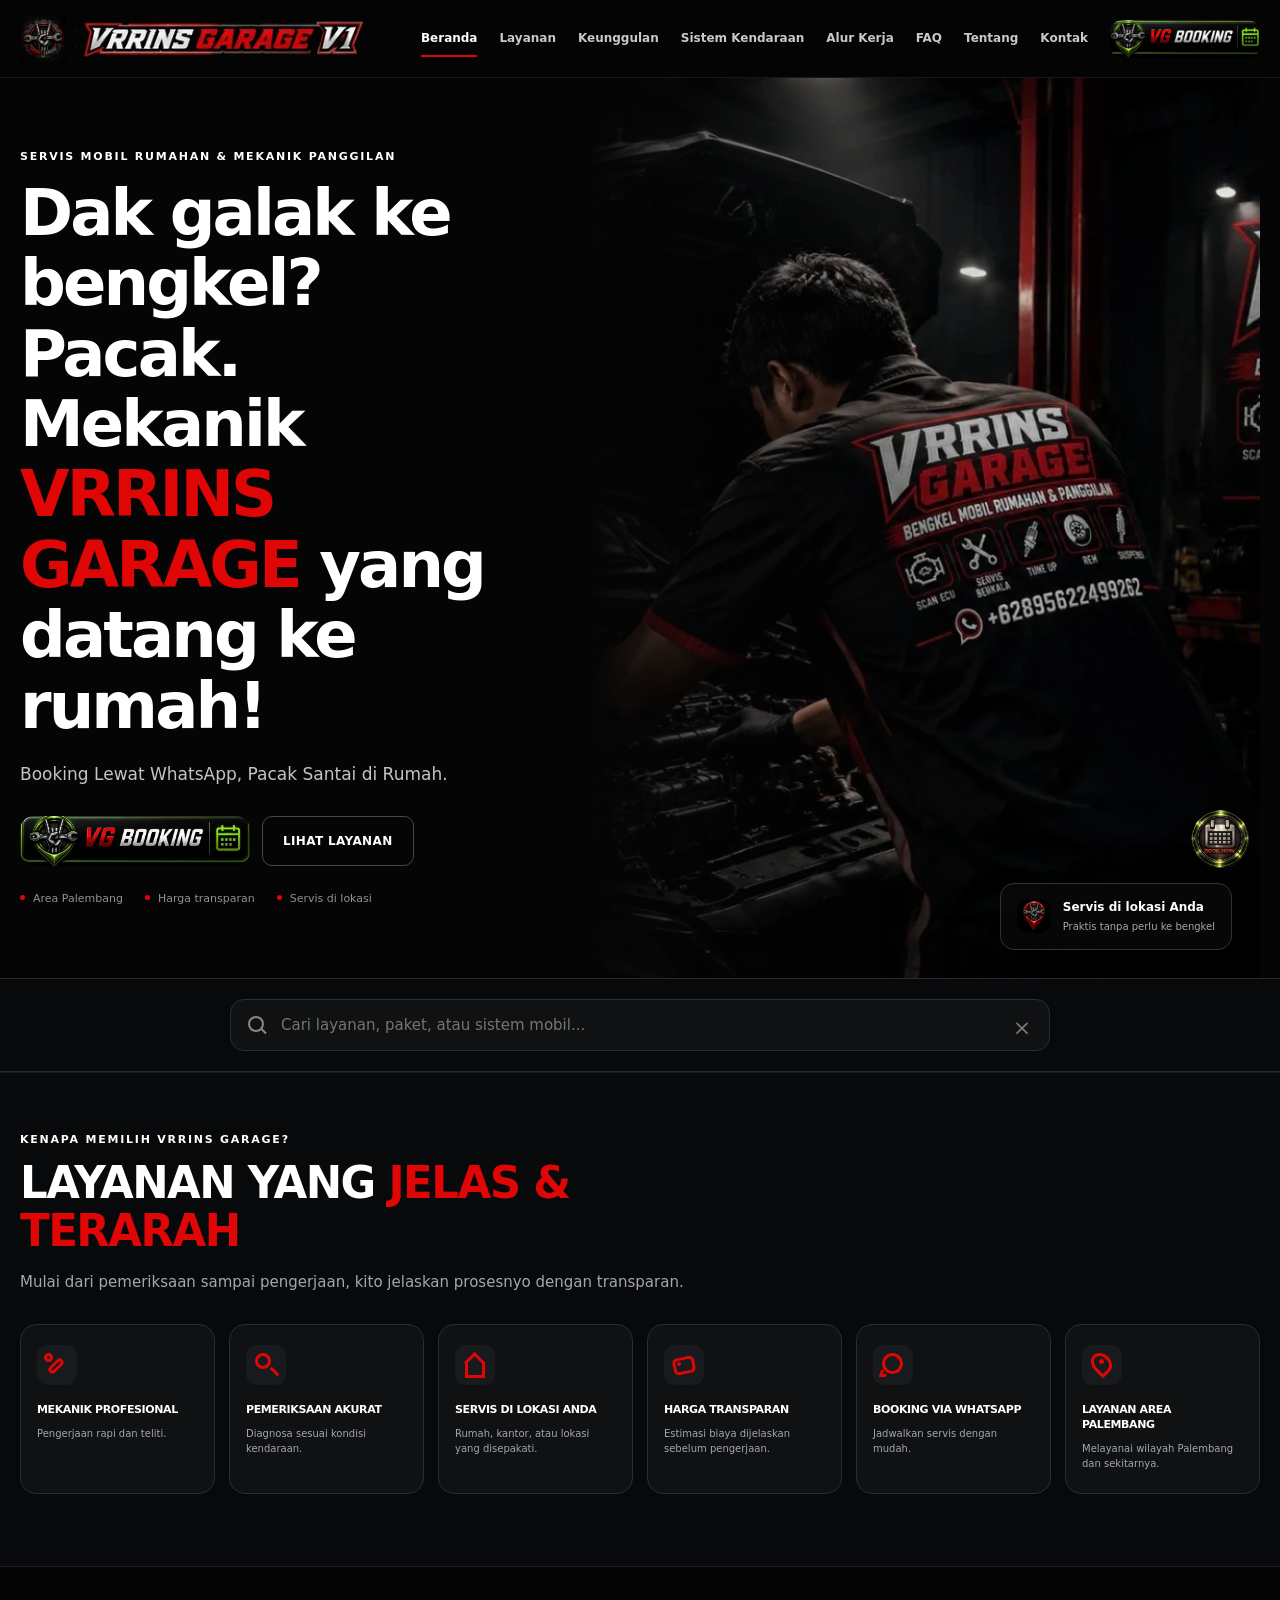
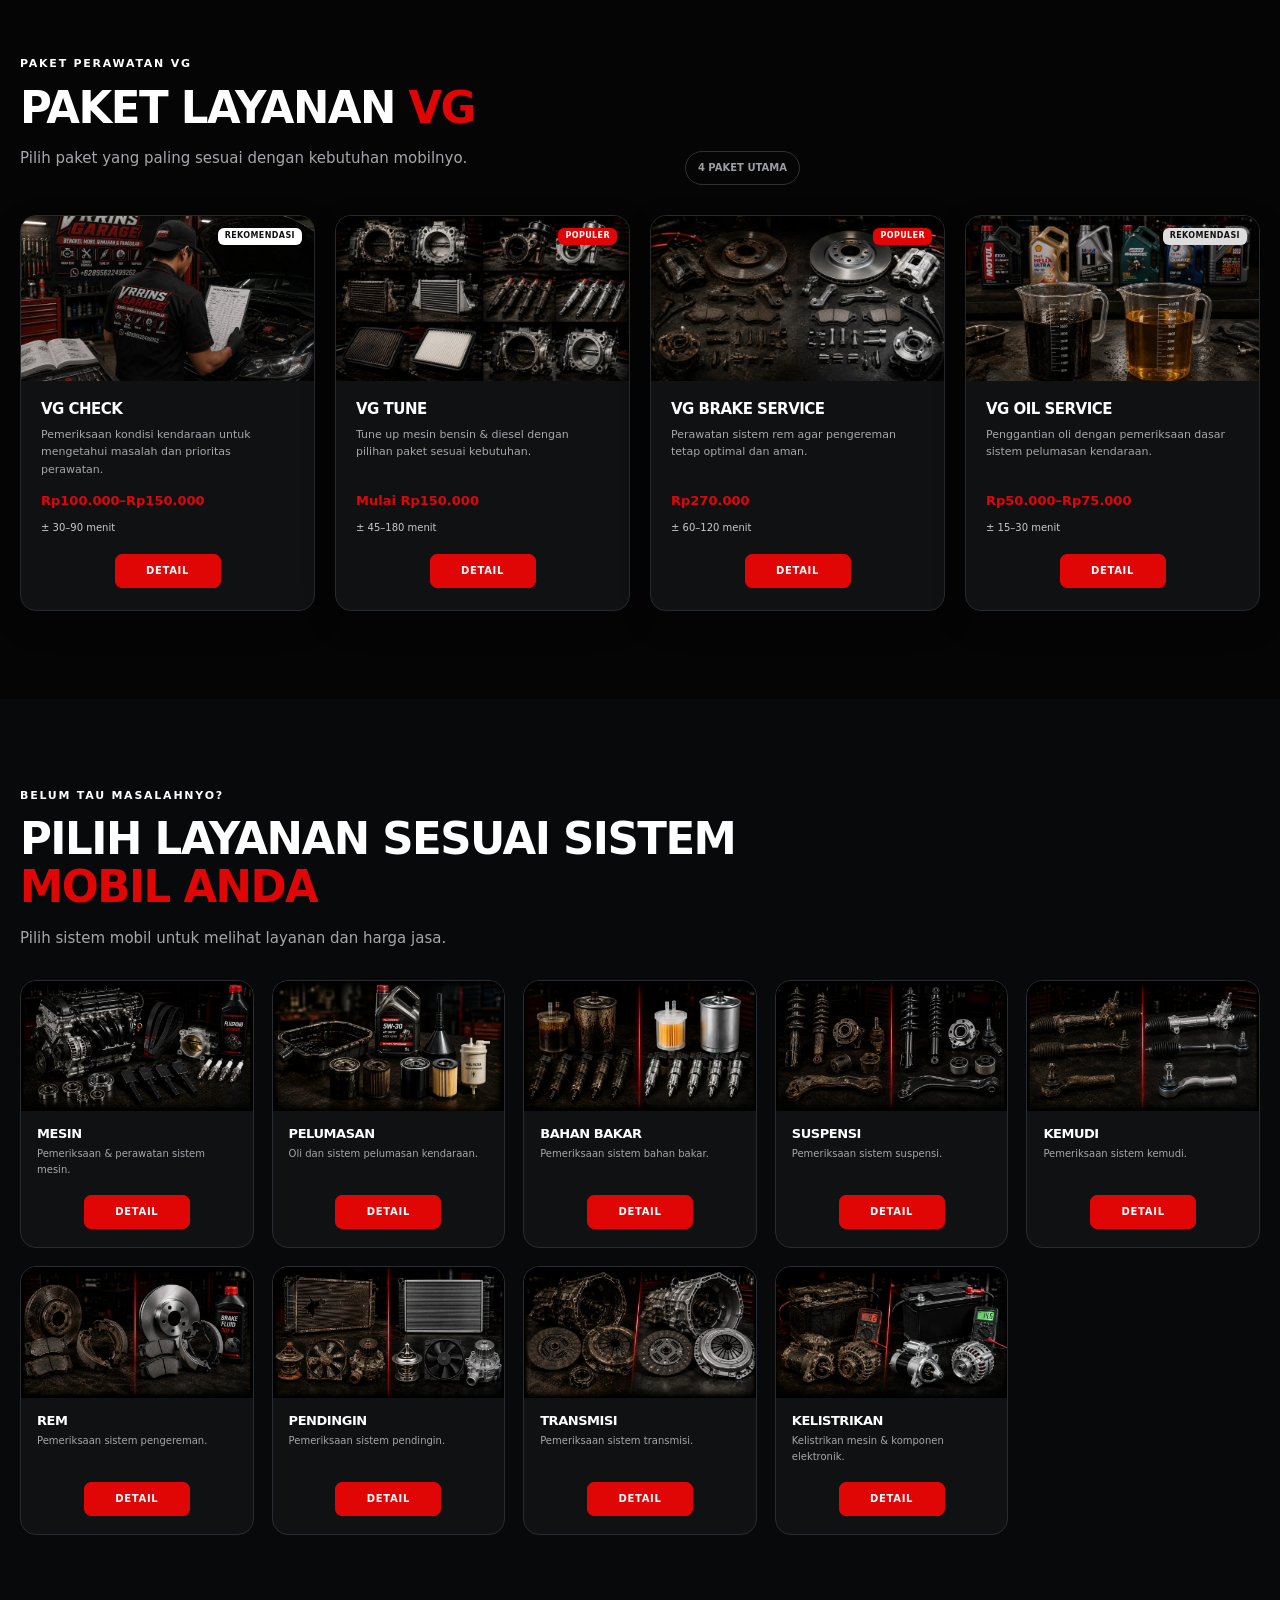
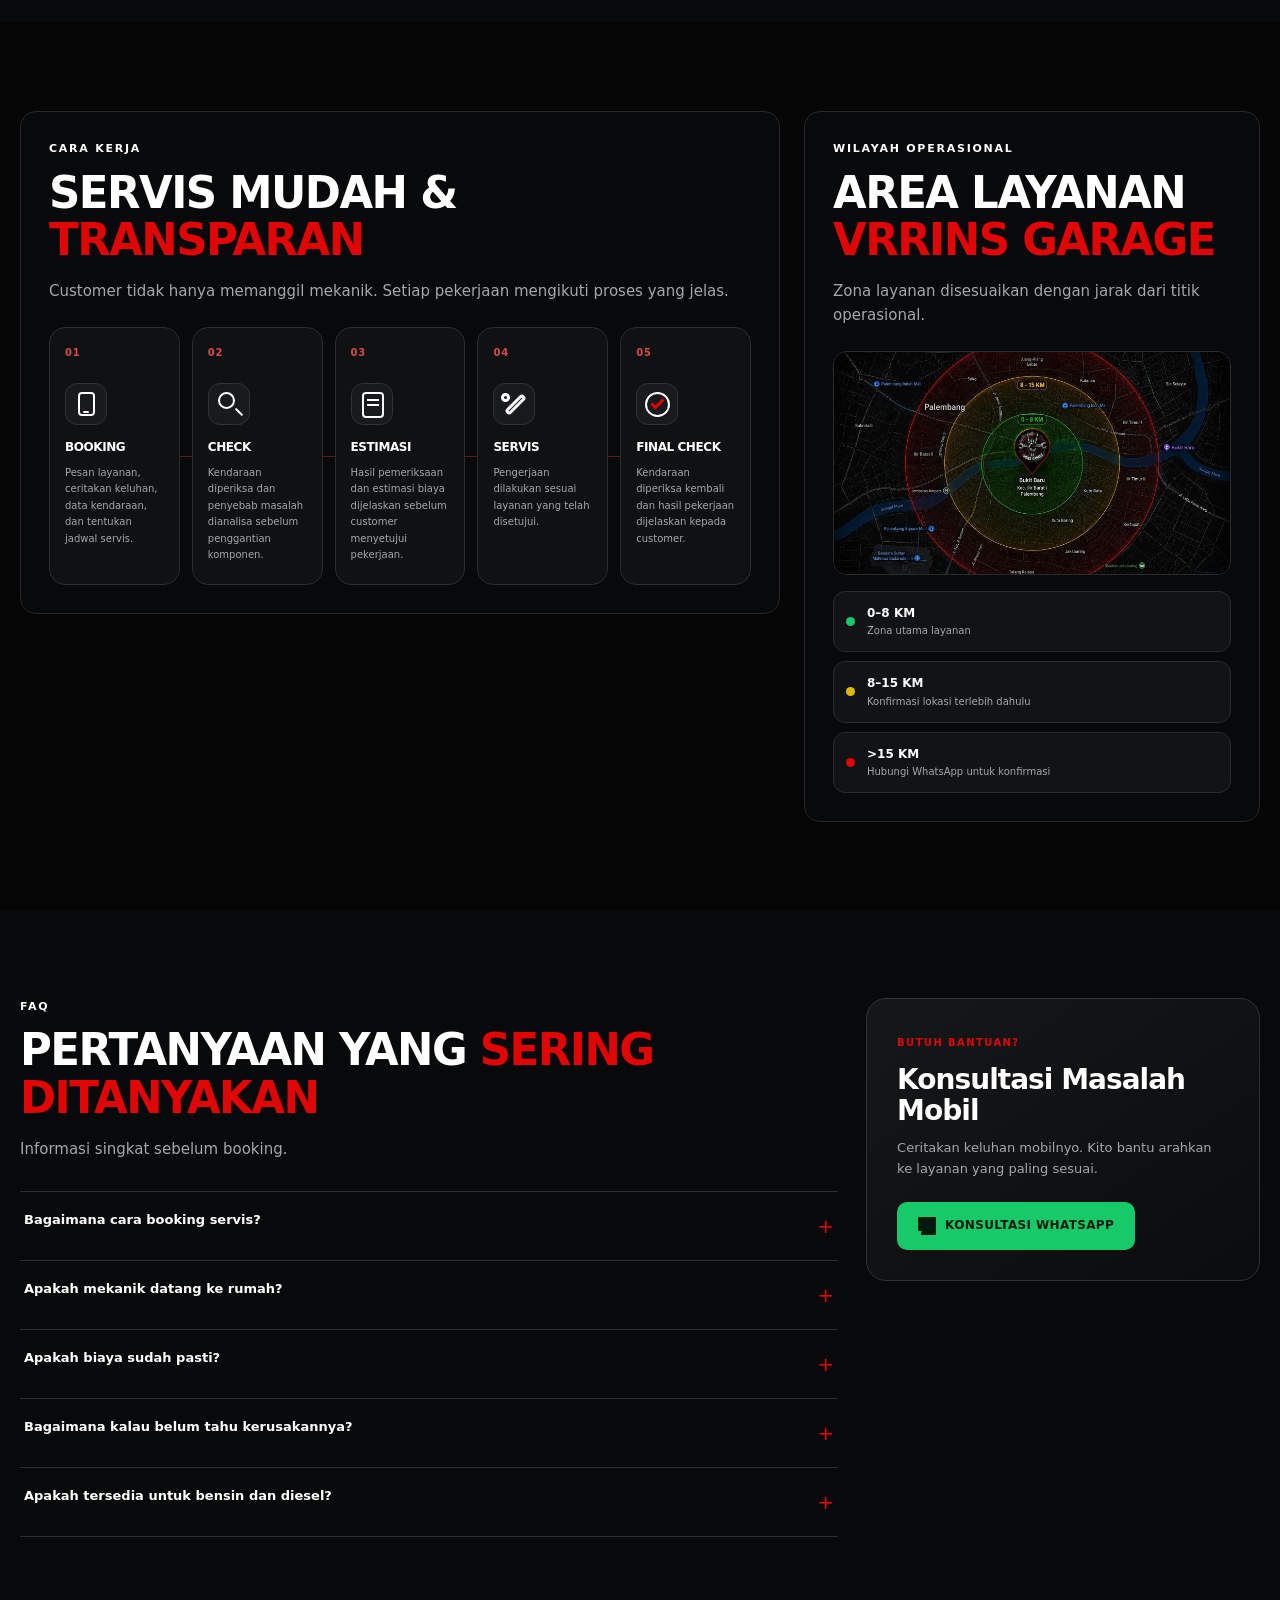
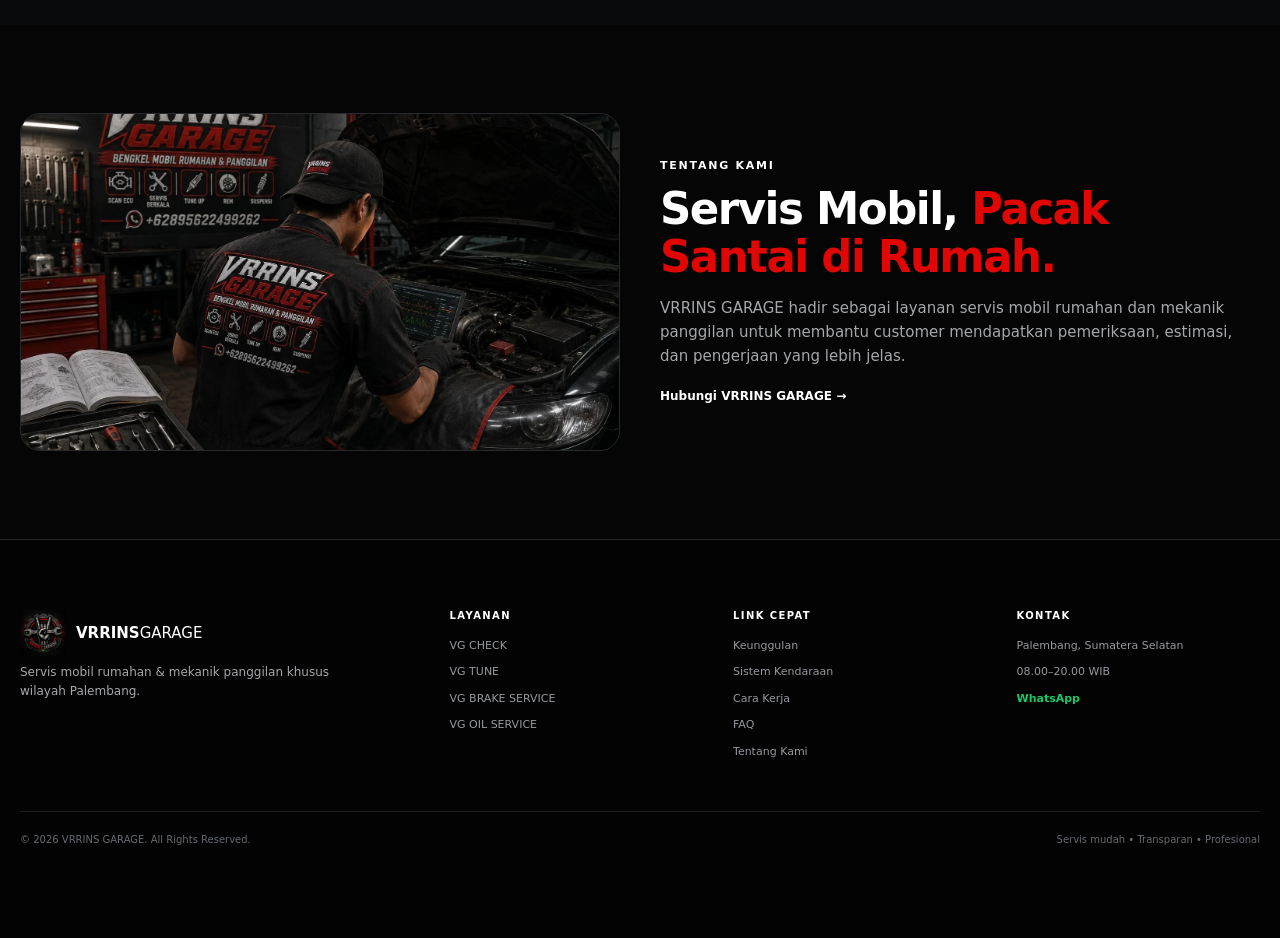
==== commit 0b1291d6: "Add files via upload" ====
--- a/index.html
+++ b/index.html
@@ -299,131 +299,130 @@
 <script src="popup.js" defer></script>
 <script src="bootstrap.js" defer></script>
 
+
+<style id="floating-booking-alignment-test">
+/* V7 — Option 2
+   Initial position is resolved before BOOK NOW is revealed.
+   No fallback position is ever visible. */
+.floating-whatsapp{
+  position:fixed!important;
+  top:var(--vg-booking-floating-top, 0px)!important;
+  bottom:auto!important;
+  z-index:99999!important;
+  display:block!important;
+  visibility:hidden!important;
+  opacity:0!important;
+  margin:0!important;
+  pointer-events:none!important;
+}
+
+@media(max-width:800px){
+  .floating-whatsapp{right:0!important;}
+}
+
+@media(min-width:801px){
+  .floating-whatsapp{right:20px!important;}
+}
+</style>
+
 <script>
-(function () {
+(function(){
   'use strict';
 
-  var anchorSelector = '.hero-actions .button--whatsapp';
-  var floatSelector = '.floating-whatsapp';
-  var lastWidth = window.innerWidth;
-  var resizeTimer = 0;
-
-  function getElements() {
-    return {
-      anchor: document.querySelector(anchorSelector),
-      floating: document.querySelector(floatSelector)
-    };
-  }
-
-  function alignOnce() {
-    var el = getElements();
-    if (!el.anchor || !el.floating) return;
-
-    /* Popup tidak boleh ikut campur dengan posisi terakhir. */
-    if (document.body.classList.contains('popup-open')) return;
-
-    var anchorRect = el.anchor.getBoundingClientRect();
-    var floatingHeight = el.floating.offsetHeight || 80;
-
-    /*
-      Titik tengah VG BOOKING = titik tengah BOOK NOW.
-      Hanya ini yang menentukan posisi vertikal.
-    */
-    var centerY = anchorRect.top + (anchorRect.height / 2);
-    var top = centerY - (floatingHeight / 2);
-
-    var maxTop = Math.max(0, window.innerHeight - floatingHeight);
-    top = Math.max(0, Math.min(top, maxTop));
-
-    el.floating.style.setProperty('top', Math.round(top) + 'px', 'important');
-    el.floating.style.setProperty('bottom', 'auto', 'important');
-    el.floating.style.setProperty('left', 'auto', 'important');
-    el.floating.style.setProperty(
-      'right',
-      window.innerWidth <= 800 ? '0px' : '20px',
-      'important'
-    );
-
-    /*
-      Baru tampil setelah posisi final sudah terpasang.
-      Ini menghilangkan efek "muncul di posisi lama lalu meloncat".
-    */
-    void el.floating.offsetHeight;
-    el.floating.style.setProperty('visibility', 'visible', 'important');
-    el.floating.style.setProperty('opacity', '1', 'important');
-    el.floating.style.setProperty('pointer-events', 'auto', 'important');
-  }
-
-  function initialAlign() {
-    /*
-      Tunggu dua frame agar layout Hero, font, dan ukuran tombol
-      sudah stabil sebelum menghitung posisi.
-    */
-    requestAnimationFrame(function () {
-      requestAnimationFrame(alignOnce);
+  const booking=document.querySelector('.hero-actions .button--whatsapp');
+  const floating=document.querySelector('.floating-whatsapp');
+  if(!booking || !floating) return;
+
+  let lastWidth=window.innerWidth;
+  let raf=0;
+  let revealed=false;
+
+  function calculateAndReveal(){
+    cancelAnimationFrame(raf);
+
+    raf=requestAnimationFrame(function(){
+      requestAnimationFrame(function(){
+
+        const bookingRect=booking.getBoundingClientRect();
+        const floatingHeight=floating.getBoundingClientRect().height || 135;
+
+        const centerY=bookingRect.top + (bookingRect.height / 2);
+        const top=Math.max(0, centerY - (floatingHeight / 2));
+
+        /* Write the final position before making the element visible. */
+        document.documentElement.style.setProperty(
+          '--vg-booking-floating-top',
+          Math.round(top) + 'px'
+        );
+
+        /*
+          Force the browser to acknowledge the final position before reveal.
+          This prevents the fallback top from being painted to the user.
+        */
+        void floating.offsetHeight;
+
+        floating.style.setProperty('visibility','visible','important');
+        floating.style.setProperty('opacity','1','important');
+        floating.style.setProperty('pointer-events','auto','important');
+        revealed=true;
+      });
     });
   }
 
-  function waitForAssetsAndAlign() {
-    var done = false;
-
-    function run() {
-      if (done) return;
-      done = true;
-      initialAlign();
+  function initialAlign(){
+    if(document.fonts && document.fonts.ready){
+      document.fonts.ready.then(calculateAndReveal).catch(calculateAndReveal);
+    }else{
+      calculateAndReveal();
     }
 
-    if (document.fonts && document.fonts.ready) {
-      document.fonts.ready.then(run).catch(run);
-    } else {
-      run();
-    }
-
-    var el = getElements();
-    var img = el.floating && el.floating.querySelector('img');
-
-    if (img && !img.complete) {
-      done = false;
-      img.addEventListener('load', run, { once: true });
-    } else {
-      run();
+    const img=floating.querySelector('img');
+    if(img && !img.complete){
+      img.addEventListener('load',calculateAndReveal,{once:true});
     }
   }
 
-  if (document.readyState === 'loading') {
-    document.addEventListener('DOMContentLoaded', waitForAssetsAndAlign, { once: true });
-  } else {
-    waitForAssetsAndAlign();
+  if(document.readyState==='loading'){
+    document.addEventListener('DOMContentLoaded',initialAlign,{once:true});
+  }else{
+    initialAlign();
   }
 
+  window.addEventListener('load',initialAlign,{once:true,passive:true});
+
   /*
-    Resize hanya untuk perubahan LEBAR viewport nyata
-    (misalnya rotasi HP / perpindahan desktop-mobile).
-    Perubahan tinggi akibat address bar tidak memindahkan tombol.
+    Scroll does NOT recalculate the position.
+    Only an actual width/layout change does.
   */
-  window.addEventListener('resize', function () {
-    var width = window.innerWidth;
-    if (width === lastWidth) return;
-
-    lastWidth = width;
-    clearTimeout(resizeTimer);
-
-    resizeTimer = setTimeout(function () {
-      if (!document.body.classList.contains('popup-open')) {
-        alignOnce();
+  window.addEventListener('resize',function(){
+    const w=window.innerWidth;
+
+    if(Math.abs(w-lastWidth)>=2){
+      lastWidth=w;
+
+      /*
+        Hide only during a genuine responsive layout change,
+        then calculate the new position and reveal.
+      */
+      if(revealed){
+        floating.style.setProperty('visibility','hidden','important');
+        floating.style.setProperty('opacity','0','important');
       }
-    }, 100);
-  }, { passive: true });
-
-  window.addEventListener('orientationchange', function () {
-    clearTimeout(resizeTimer);
-    resizeTimer = setTimeout(function () {
-      lastWidth = window.innerWidth;
-      alignOnce();
-    }, 150);
-  }, { passive: true });
+
+      calculateAndReveal();
+    }
+  },{passive:true});
+
+  window.addEventListener('orientationchange',function(){
+    lastWidth=window.innerWidth;
+
+    floating.style.setProperty('visibility','hidden','important');
+    floating.style.setProperty('opacity','0','important');
+
+    setTimeout(calculateAndReveal,250);
+  },{passive:true});
+
 })();
 </script>
-
 </body>
 </html>
--- a/style.css
+++ b/style.css
@@ -278,127 +278,61 @@
 .system-card > div:last-child{display:flex;flex-direction:column;flex:1}
 .system-card button{align-self:center;margin-top:auto;min-width:106px;height:34px;padding:0 20px;font-size:10px;font-weight:900;letter-spacing:.07em;transition:background .25s ease,border-color .25s ease,transform .25s ease}
 .system-card button:hover{filter:brightness(1.12)}
-.system-card .detail-btn,.system-card button{width:77px;min-width:77px;height:30px;font-size:10px;font-weight:700;border-radius:10px;padding:0;margin-top:auto;align-self:center}}
-.nav-booking,.hero-actions .button--whatsapp,.floating-whatsapp__button,.vg-wa-button{background-image:url("images/vg-booking.webp");background-repeat:no-repeat;background-position:center;background-size:cover;background-color:transparent;color:transparent;overflow:hidden;text-indent:-9999px;box-sizing:border-box;border:0;box-shadow:none;padding:0;display:inline-block;vertical-align:middle}
+@media (max-width:768px){.floating-whatsapp img{width:68px;height:68px}
+  .system-card .detail-btn,.system-card button{width:77px;min-width:77px;height:30px;font-size:10px;font-weight:700;border-radius:10px;padding:0;margin-top:auto;align-self:center}}
+.nav-booking,.hero-actions .button--whatsapp,.vg-wa-button{background-image:url("images/vg-booking.webp");background-repeat:no-repeat;background-position:center;background-size:cover;background-color:transparent;color:transparent;overflow:hidden;text-indent:-9999px;box-sizing:border-box;border:0;box-shadow:none;padding:0;display:inline-block;vertical-align:middle}
 .nav-booking{width:150px;height:38px;min-height:38px;border-radius:12px}
 .hero-actions .button--whatsapp{width:220px;height:48px;min-height:48px;border-radius:14px}
-
 .vg-wa-button{width:220px;height:50px;min-height:50px;margin:24px auto 0;border-radius:14px;display:block}
-.nav-booking .wa-icon,.hero-actions .button--whatsapp .wa-icon,.floating-whatsapp__button .wa-icon,.vg-wa-button .wa-icon,.nav-booking span,.hero-actions .button--whatsapp span,.floating-whatsapp__button span,.vg-wa-button span{display:none!important}
+.nav-booking .wa-icon,.hero-actions .button--whatsapp .wa-icon,.vg-wa-button .wa-icon,.nav-booking span,.hero-actions .button--whatsapp span,.vg-wa-button span{display:none!important}
 @media (min-width:801px){.hero-actions .button--whatsapp{width:230px;height:50px;min-height:50px}}
 @media (max-width:800px){.nav-booking{width:145px;height:38px;min-height:38px}.hero-actions .button--whatsapp{width:220px;height:48px;min-height:48px}.vg-wa-button{width:220px;height:48px;min-height:48px}}
 
-
-
-@media (min-width:801px){}
-
-
-
-@media(min-width:801px){}
-body.popup-open 
-
-/* ============================================================
-   TOMBOL BOOKING DI POPUP DETAIL (GAMBAR KHUSUS)
-   Menggunakan file booking-layanan-ini.webp
-   ============================================================ */
-.vg-wa-button {
-  background-image: url("images/booking-layanan-ini.webp") !important;
-  background-repeat: no-repeat !important;
-  background-position: center !important;
-  background-size: cover !important;
-  background-color: transparent !important;
-  color: transparent !important;
-  overflow: hidden !important;
-  text-indent: -9999px !important;
-  border: 0 !important;
-  box-shadow: none !important;
-  padding: 0 !important;
-  display: block !important;
-  width: 220px !important;
-  height: 48px !important;
-  min-height: 48px !important;
-  margin: 24px auto 0 !important;
-  border-radius: 14px !important;
-}
-
-/* Sembunyikan teks dan ikon di dalam tombol */
-.vg-wa-button .wa-icon,
-.vg-wa-button span {
-  display: none !important;
-}
-/* ===== TAMBAHAN: ZONA INTERAKTIF (Tanpa Arah) ===== */
-.area-zone {
-  cursor: pointer;
-  transition: background 0.2s ease, transform 0.15s ease;
-}
-.area-zone:hover {
-  background: #181b1f;
-  transform: scale(1.01);
-}
-.area-zone:active {
-  transform: scale(0.98);
-}
-
-
-/* ============================================================
-   VRRINS GARAGE — FLOATING BOOK NOW
-   SINGLE POSITIONING RULE
-   - Desktop: right 20px
-   - Mobile: right 0
-   - Vertical position comes only from the Hero VG BOOKING button.
-   - Hidden until the first position is calculated to prevent refresh jump.
-   ============================================================ */
+/* =========================================================
+   VG BOOKING FLOATING — OPTION 2 CLEAN TEST
+   Anchor: .hero-actions .button--whatsapp
+   Floating: .floating-whatsapp
+   ========================================================= */
 .floating-whatsapp{
-  position:fixed !important;
-  top:0 !important;
-  right:20px !important;
-  bottom:auto !important;
-  left:auto !important;
-  z-index:99999 !important;
-  display:block !important;
-  visibility:hidden !important;
-  opacity:0 !important;
-  pointer-events:none !important;
-  margin:0 !important;
-  padding:0 !important;
-  transform:none !important;
-}
-
+  position:fixed!important;
+  visibility:hidden!important;
+  top:0;
+  right:0;
+  bottom:auto!important;
+  left:auto;
+  width:80px;
+  height:80px;
+  z-index:9999!important;
+  display:block!important;
+  visibility:visible!important;
+  opacity:1!important;
+  margin:0;
+  padding:0;
+}
 .floating-whatsapp__button{
-  display:flex !important;
-  width:80px !important;
-  height:80px !important;
-  min-width:80px !important;
-  min-height:80px !important;
-  margin:0 !important;
-  padding:0 !important;
-  border:0 !important;
-  border-radius:50% !important;
-  background:transparent !important;
-  background-image:none !important;
-  box-shadow:none !important;
-  overflow:hidden !important;
-  align-items:center !important;
-  justify-content:center !important;
-  line-height:0 !important;
-}
-
+  display:block!important;
+  width:80px!important;
+  height:80px!important;
+  min-width:80px!important;
+  min-height:80px!important;
+  margin:0!important;
+  padding:0!important;
+  border:0!important;
+  border-radius:0!important;
+  background:transparent!important;
+  background-image:none!important;
+  box-shadow:none!important;
+  line-height:0;
+  overflow:hidden!important;
+}
 .floating-whatsapp__button img{
-  display:block !important;
-  width:100% !important;
-  height:100% !important;
-  object-fit:contain !important;
-}
-
-@media (max-width:800px){
-  .floating-whatsapp{
-    right:0 !important;
-  }
-}
-
-/* Popup hanya boleh menyembunyikan tombol; tidak boleh memindahkan posisinya. */
-body.popup-open .floating-whatsapp{
-  visibility:hidden !important;
-  opacity:0 !important;
-  pointer-events:none !important;
-}
+  display:block!important;
+  width:80px!important;
+  height:80px!important;
+  min-width:80px!important;
+  min-height:80px!important;
+  object-fit:contain;
+  margin:0;
+  padding:0;
+}
+body.popup-open .floating-whatsapp{display:none!important;}
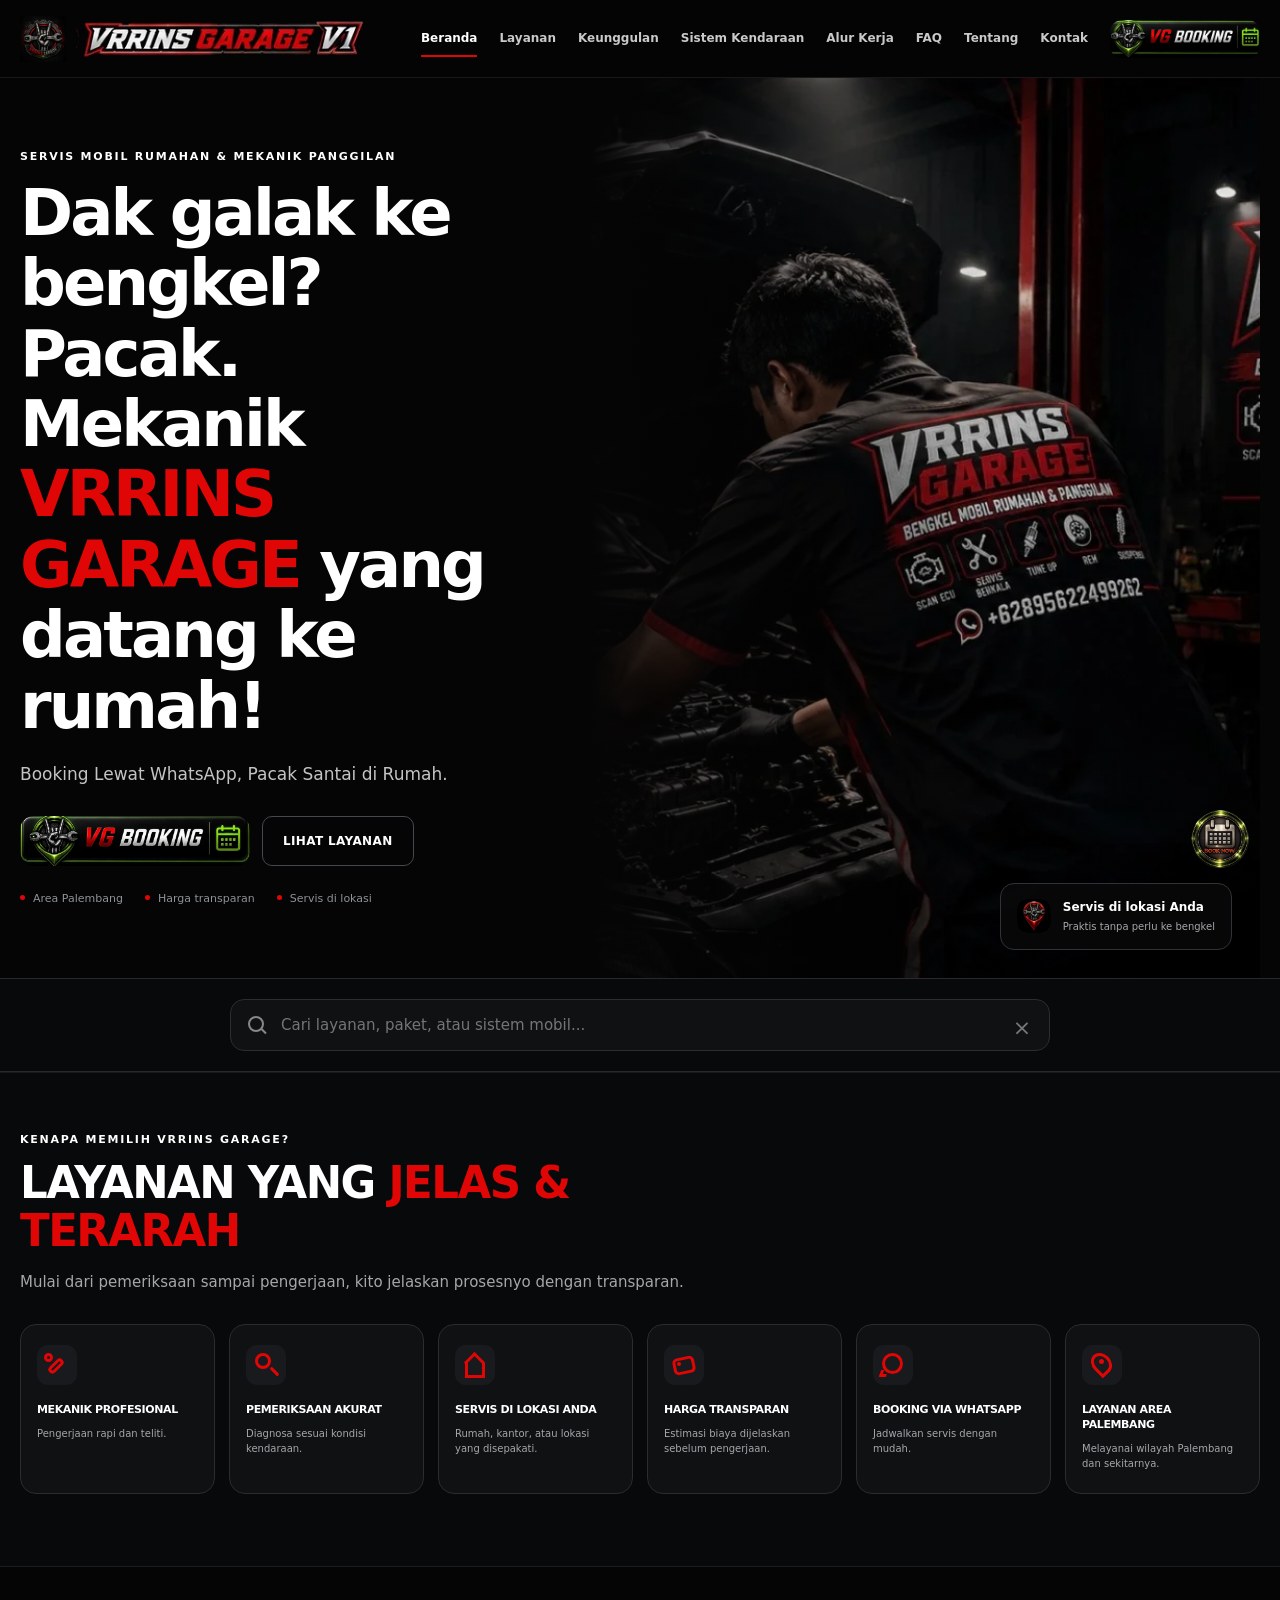
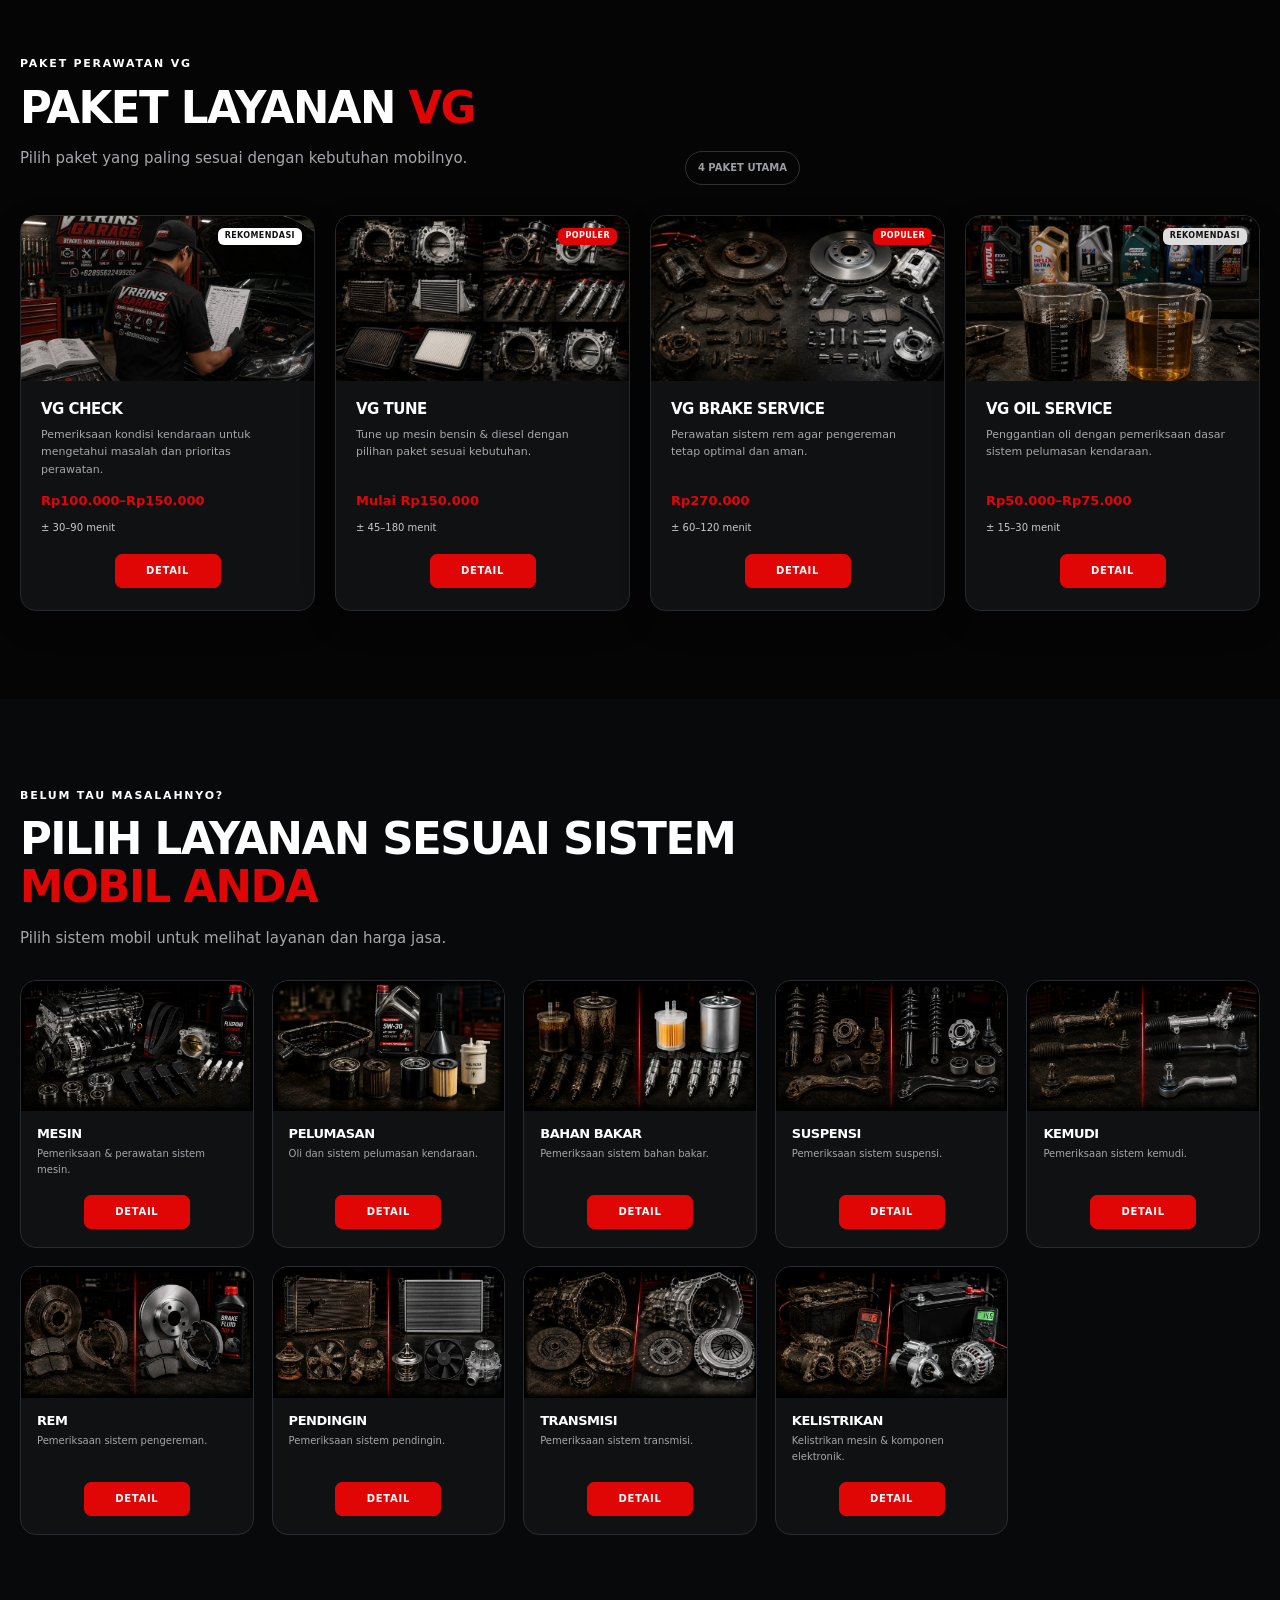
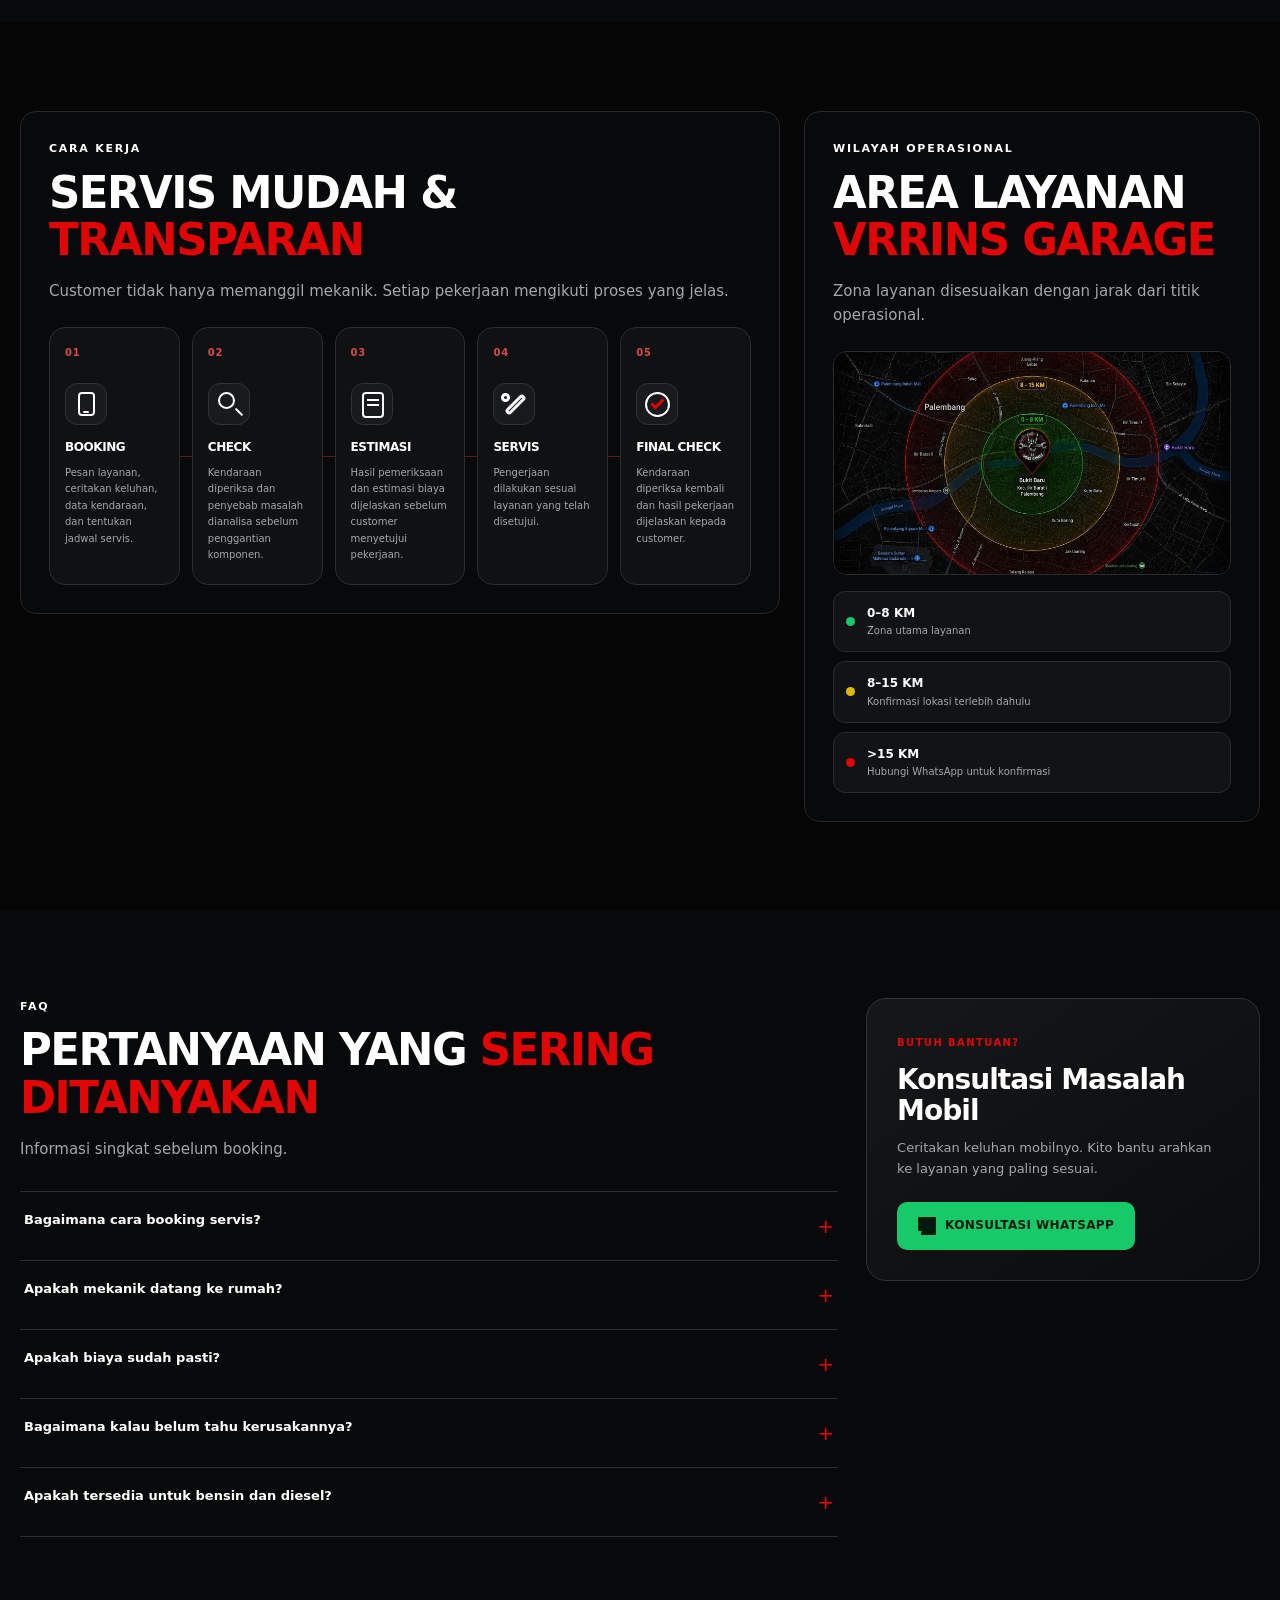
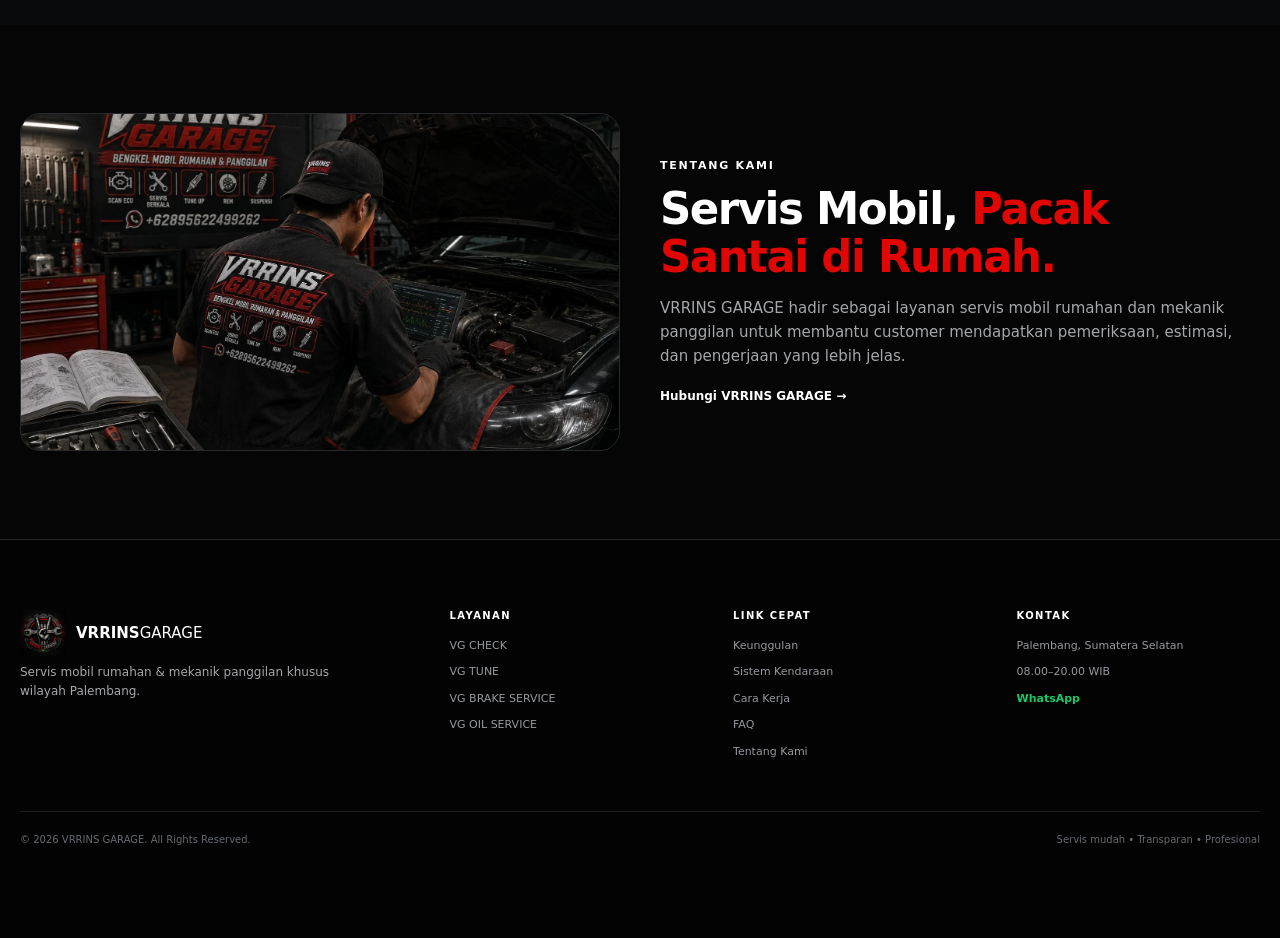
==== commit 8c422f58: "Add files via upload" ====
--- a/index.html
+++ b/index.html
@@ -300,128 +300,230 @@
 <script src="bootstrap.js" defer></script>
 
 
-<style id="floating-booking-alignment-test">
-/* V7 — Option 2
-   Initial position is resolved before BOOK NOW is revealed.
-   No fallback position is ever visible. */
+<style id="floating-booking-final-fix">
+/* BOOK NOW — FINAL TEST
+   One fixed element, two anchors:
+   - mobile + menu open  -> .nav-booking
+   - everything else     -> Hero VG BOOKING
+   No scroll-based repositioning.
+*/
 .floating-whatsapp{
   position:fixed!important;
   top:var(--vg-booking-floating-top, 0px)!important;
+  right:0!important;
   bottom:auto!important;
+  left:auto!important;
+  width:80px!important;
+  height:80px!important;
+  min-width:80px!important;
+  min-height:80px!important;
+  margin:0!important;
+  padding:0!important;
   z-index:99999!important;
   display:block!important;
   visibility:hidden!important;
   opacity:0!important;
+  pointer-events:none!important;
+  transform:none!important;
+}
+.floating-whatsapp__button{
+  display:block!important;
+  width:80px!important;
+  height:80px!important;
+  min-width:80px!important;
+  min-height:80px!important;
   margin:0!important;
-  pointer-events:none!important;
+  padding:0!important;
+  border:0!important;
+  border-radius:0!important;
+  background:transparent!important;
+  background-image:none!important;
+  box-shadow:none!important;
+  line-height:0!important;
+  overflow:hidden!important;
 }
-
-@media(max-width:800px){
-  .floating-whatsapp{right:0!important;}
+.floating-whatsapp__button img{
+  display:block!important;
+  width:80px!important;
+  height:80px!important;
+  min-width:80px!important;
+  min-height:80px!important;
+  margin:0!important;
+  padding:0!important;
+  object-fit:contain!important;
 }
-
-@media(min-width:801px){
-  .floating-whatsapp{right:20px!important;}
-}
+body.popup-open .floating-whatsapp{display:none!important;}
 </style>
 
 <script>
-(function(){
+(function () {
   'use strict';
 
-  const booking=document.querySelector('.hero-actions .button--whatsapp');
-  const floating=document.querySelector('.floating-whatsapp');
-  if(!booking || !floating) return;
-
-  let lastWidth=window.innerWidth;
-  let raf=0;
-  let revealed=false;
-
-  function calculateAndReveal(){
+  var HERO = '.hero-actions .button--whatsapp';
+  var NAV = '.nav-booking';
+  var FLOATING = '.floating-whatsapp';
+  var TOGGLE = '#nav-toggle';
+  var MOBILE_BREAKPOINT = 800;
+  var raf = 0;
+  var revealed = false;
+  var lastWidth = window.innerWidth;
+
+  function elements() {
+    return {
+      hero: document.querySelector(HERO),
+      nav: document.querySelector(NAV),
+      floating: document.querySelector(FLOATING),
+      toggle: document.querySelector(TOGGLE),
+      menu: document.querySelector('#main-navigation')
+    };
+  }
+
+  function mobile() {
+    return window.innerWidth <= MOBILE_BREAKPOINT;
+  }
+
+  function menuOpen(el) {
+    if (!el) return false;
+    return (el.toggle && el.toggle.getAttribute('aria-expanded') === 'true') ||
+           (el.menu && el.menu.classList.contains('is-open'));
+  }
+
+  function chooseAnchor(el) {
+    /*
+      Mobile + menu open: follow VG BOOKING inside the header menu.
+      Mobile + menu closed: follow VG BOOKING in Hero.
+      Desktop: always follow Hero VG BOOKING.
+    */
+    if (mobile() && menuOpen(el) && el.nav) return el.nav;
+    return el.hero;
+  }
+
+  function hide() {
+    var el = elements();
+    if (!el.floating) return;
+    el.floating.style.setProperty('visibility', 'hidden', 'important');
+    el.floating.style.setProperty('opacity', '0', 'important');
+    el.floating.style.setProperty('pointer-events', 'none', 'important');
+    revealed = false;
+  }
+
+  function align() {
     cancelAnimationFrame(raf);
 
-    raf=requestAnimationFrame(function(){
-      requestAnimationFrame(function(){
-
-        const bookingRect=booking.getBoundingClientRect();
-        const floatingHeight=floating.getBoundingClientRect().height || 135;
-
-        const centerY=bookingRect.top + (bookingRect.height / 2);
-        const top=Math.max(0, centerY - (floatingHeight / 2));
-
-        /* Write the final position before making the element visible. */
-        document.documentElement.style.setProperty(
-          '--vg-booking-floating-top',
-          Math.round(top) + 'px'
-        );
-
-        /*
-          Force the browser to acknowledge the final position before reveal.
-          This prevents the fallback top from being painted to the user.
-        */
-        void floating.offsetHeight;
-
-        floating.style.setProperty('visibility','visible','important');
-        floating.style.setProperty('opacity','1','important');
-        floating.style.setProperty('pointer-events','auto','important');
-        revealed=true;
+    raf = requestAnimationFrame(function () {
+      var el = elements();
+      if (!el.floating) return;
+      if (document.body.classList.contains('popup-open')) return;
+
+      var anchor = chooseAnchor(el);
+      if (!anchor) return;
+
+      var rect = anchor.getBoundingClientRect();
+      var height = el.floating.getBoundingClientRect().height || 80;
+      var centerY = rect.top + (rect.height / 2);
+      var top = centerY - (height / 2);
+      var maxTop = Math.max(0, window.innerHeight - height);
+      top = Math.max(0, Math.min(top, maxTop));
+
+      document.documentElement.style.setProperty(
+        '--vg-booking-floating-top',
+        Math.round(top) + 'px'
+      );
+
+      el.floating.style.setProperty('top', Math.round(top) + 'px', 'important');
+      el.floating.style.setProperty(
+        'right', mobile() ? '0px' : '20px',
+        'important'
+      );
+
+      /* Reveal only after the final position has been written. */
+      void el.floating.offsetHeight;
+      el.floating.style.setProperty('visibility', 'visible', 'important');
+      el.floating.style.setProperty('opacity', '1', 'important');
+      el.floating.style.setProperty('pointer-events', 'auto', 'important');
+      revealed = true;
+    });
+  }
+
+  function alignAfterLayout() {
+    cancelAnimationFrame(raf);
+    raf = requestAnimationFrame(function () {
+      requestAnimationFrame(align);
+    });
+  }
+
+  function setup() {
+    var el = elements();
+    if (!el.floating) return;
+
+    hide();
+
+    var img = el.floating.querySelector('img');
+    var fontsReady = document.fonts && document.fonts.ready
+      ? document.fonts.ready
+      : Promise.resolve();
+
+    fontsReady.then(function () {
+      if (img && !img.complete) {
+        img.addEventListener('load', alignAfterLayout, { once: true });
+      }
+      alignAfterLayout();
+    }).catch(alignAfterLayout);
+
+    /* Menu state is the only interaction that changes the anchor on mobile. */
+    if (el.toggle) {
+      el.toggle.addEventListener('click', function () {
+        setTimeout(alignAfterLayout, 0);
+      }, { passive: true });
+    }
+
+    if (el.menu && window.MutationObserver) {
+      var observer = new MutationObserver(function (mutations) {
+        for (var i = 0; i < mutations.length; i++) {
+          if (mutations[i].attributeName === 'class') {
+            alignAfterLayout();
+            break;
+          }
+        }
       });
-    });
-  }
-
-  function initialAlign(){
-    if(document.fonts && document.fonts.ready){
-      document.fonts.ready.then(calculateAndReveal).catch(calculateAndReveal);
-    }else{
-      calculateAndReveal();
+      observer.observe(el.menu, { attributes: true, attributeFilter: ['class'] });
     }
 
-    const img=floating.querySelector('img');
-    if(img && !img.complete){
-      img.addEventListener('load',calculateAndReveal,{once:true});
+    if (el.toggle && window.MutationObserver) {
+      var toggleObserver = new MutationObserver(function (mutations) {
+        for (var i = 0; i < mutations.length; i++) {
+          if (mutations[i].attributeName === 'aria-expanded') {
+            alignAfterLayout();
+            break;
+          }
+        }
+      });
+      toggleObserver.observe(el.toggle, { attributes: true, attributeFilter: ['aria-expanded'] });
     }
-  }
-
-  if(document.readyState==='loading'){
-    document.addEventListener('DOMContentLoaded',initialAlign,{once:true});
-  }else{
-    initialAlign();
-  }
-
-  window.addEventListener('load',initialAlign,{once:true,passive:true});
-
-  /*
-    Scroll does NOT recalculate the position.
-    Only an actual width/layout change does.
-  */
-  window.addEventListener('resize',function(){
-    const w=window.innerWidth;
-
-    if(Math.abs(w-lastWidth)>=2){
-      lastWidth=w;
-
-      /*
-        Hide only during a genuine responsive layout change,
-        then calculate the new position and reveal.
-      */
-      if(revealed){
-        floating.style.setProperty('visibility','hidden','important');
-        floating.style.setProperty('opacity','0','important');
-      }
-
-      calculateAndReveal();
-    }
-  },{passive:true});
-
-  window.addEventListener('orientationchange',function(){
-    lastWidth=window.innerWidth;
-
-    floating.style.setProperty('visibility','hidden','important');
-    floating.style.setProperty('opacity','0','important');
-
-    setTimeout(calculateAndReveal,250);
-  },{passive:true});
-
+
+    /* Responsive layout changes only. No scroll listener on purpose. */
+    window.addEventListener('resize', function () {
+      var width = window.innerWidth;
+      if (Math.abs(width - lastWidth) < 2) return;
+      lastWidth = width;
+      hide();
+      alignAfterLayout();
+    }, { passive: true });
+
+    window.addEventListener('orientationchange', function () {
+      lastWidth = window.innerWidth;
+      hide();
+      setTimeout(alignAfterLayout, 200);
+    }, { passive: true });
+  }
+
+  if (document.readyState === 'loading') {
+    document.addEventListener('DOMContentLoaded', setup, { once: true });
+  } else {
+    setup();
+  }
+
+  window.addEventListener('load', alignAfterLayout, { once: true, passive: true });
 })();
 </script>
 </body>
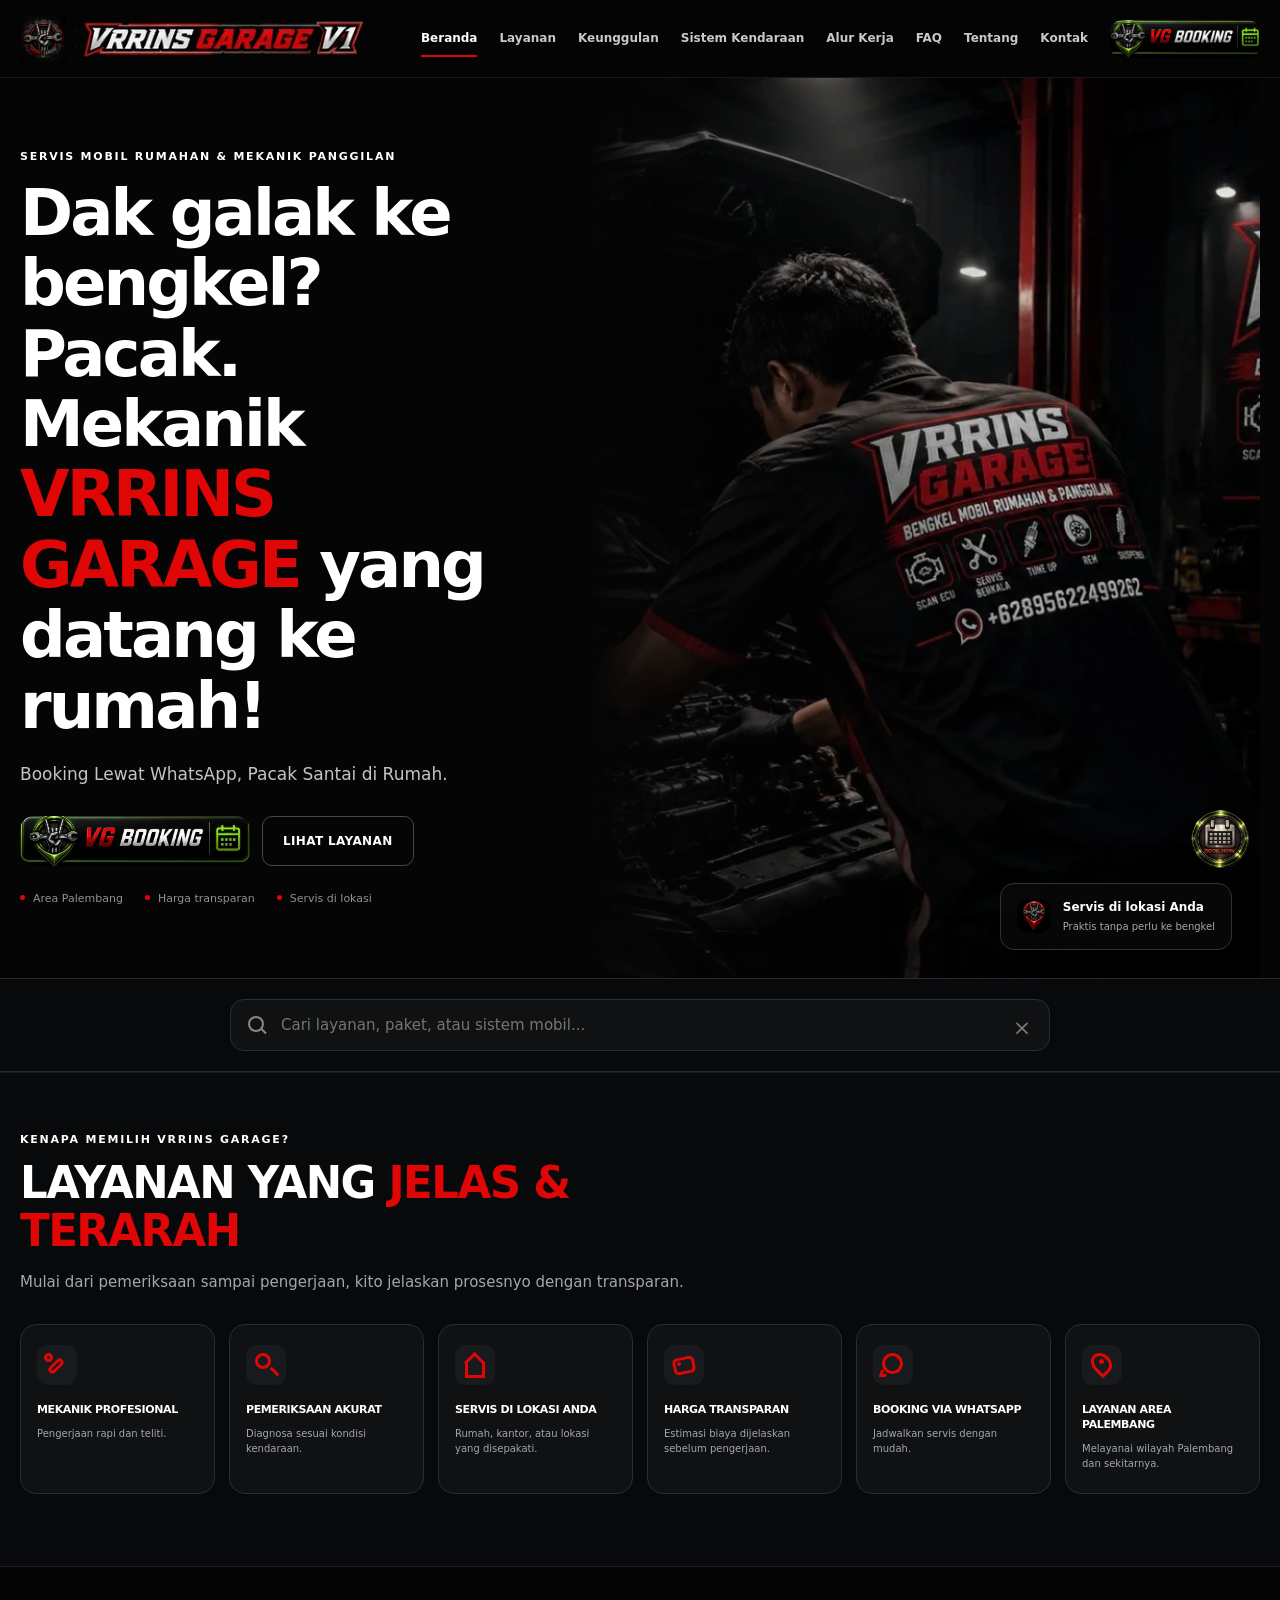
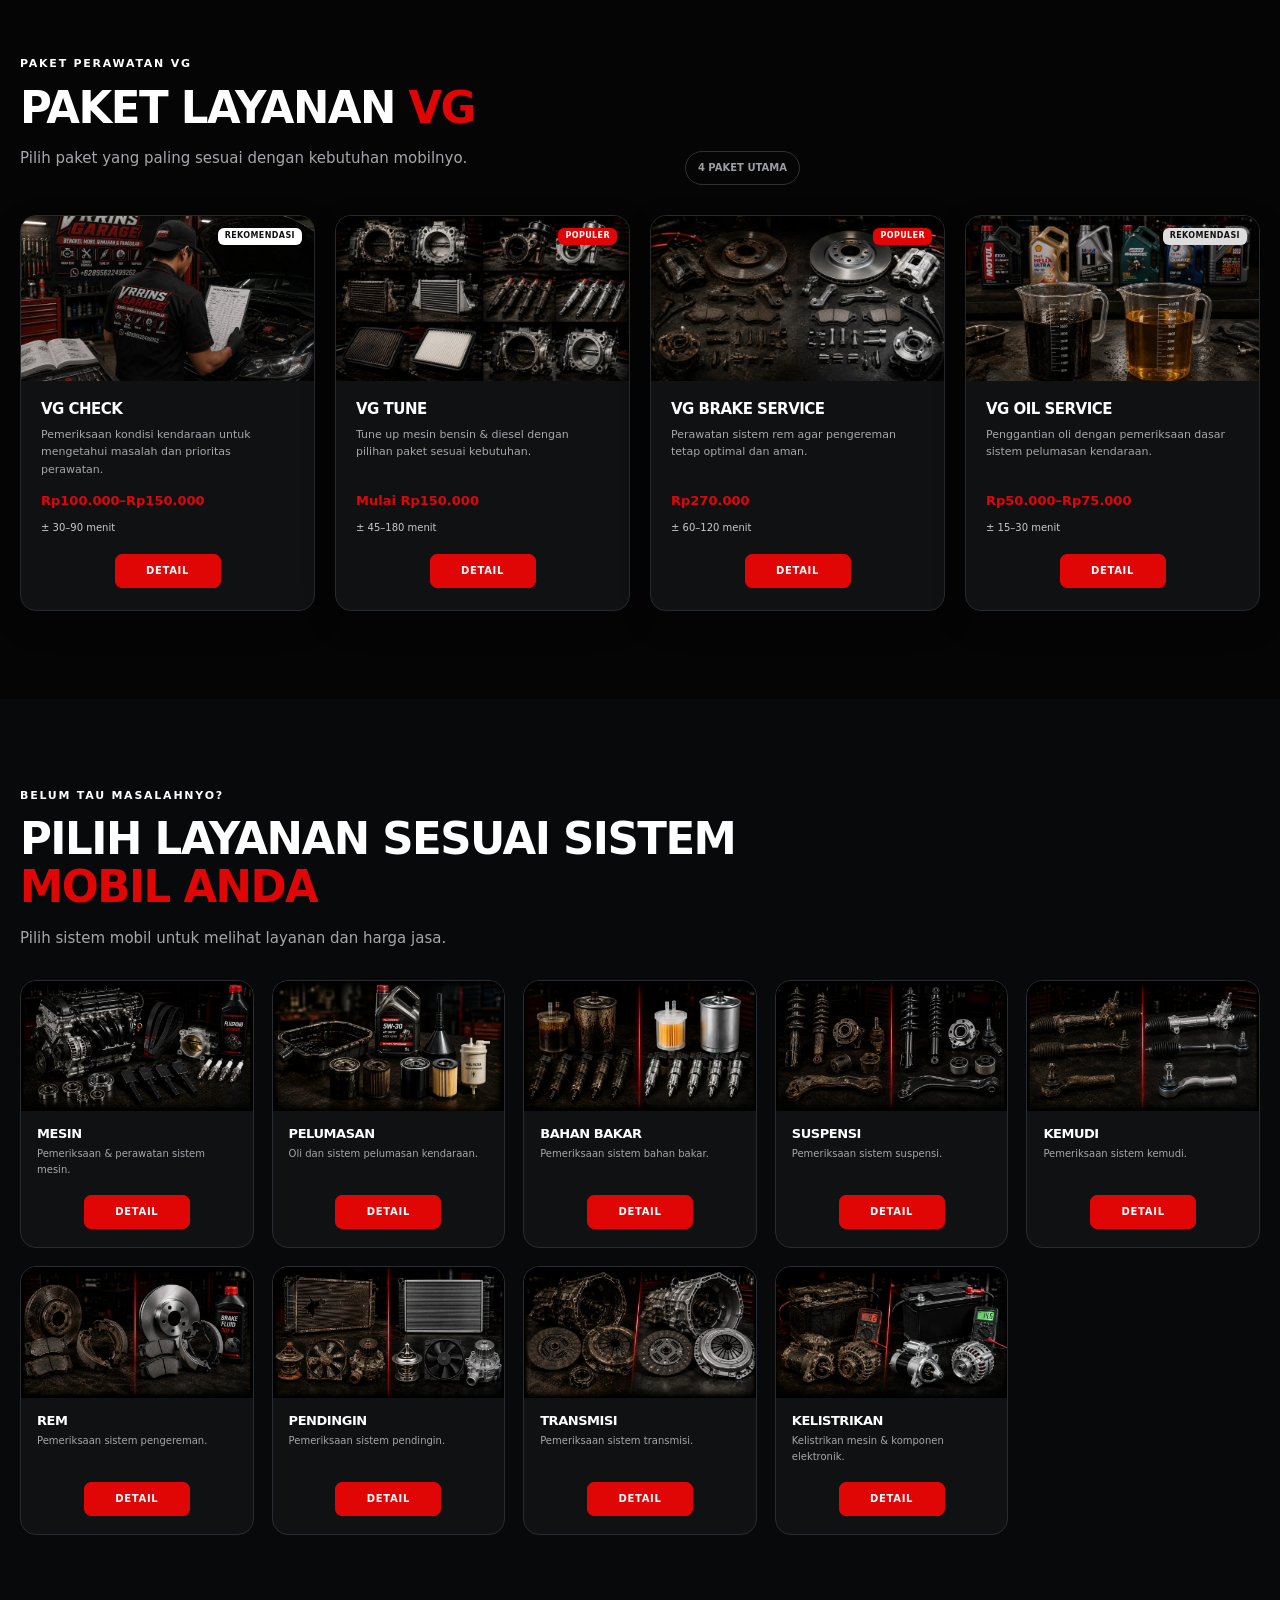
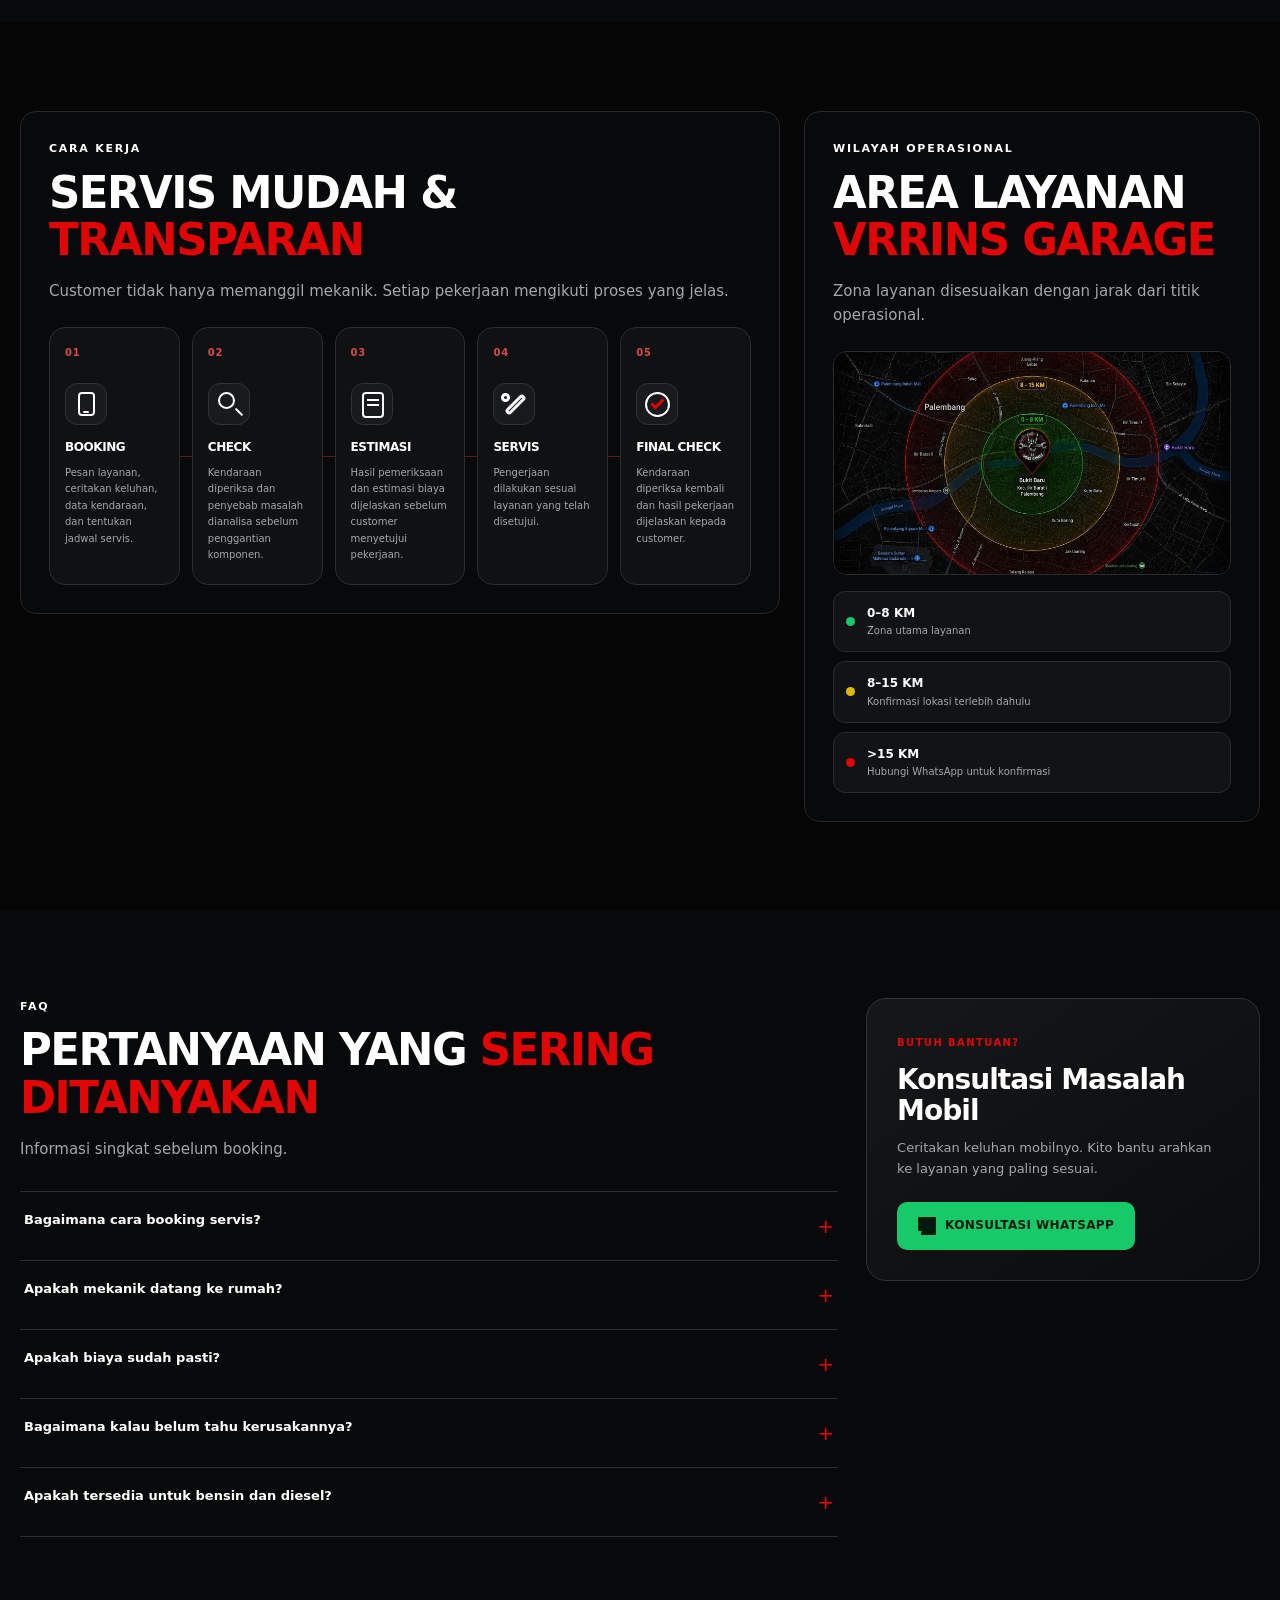
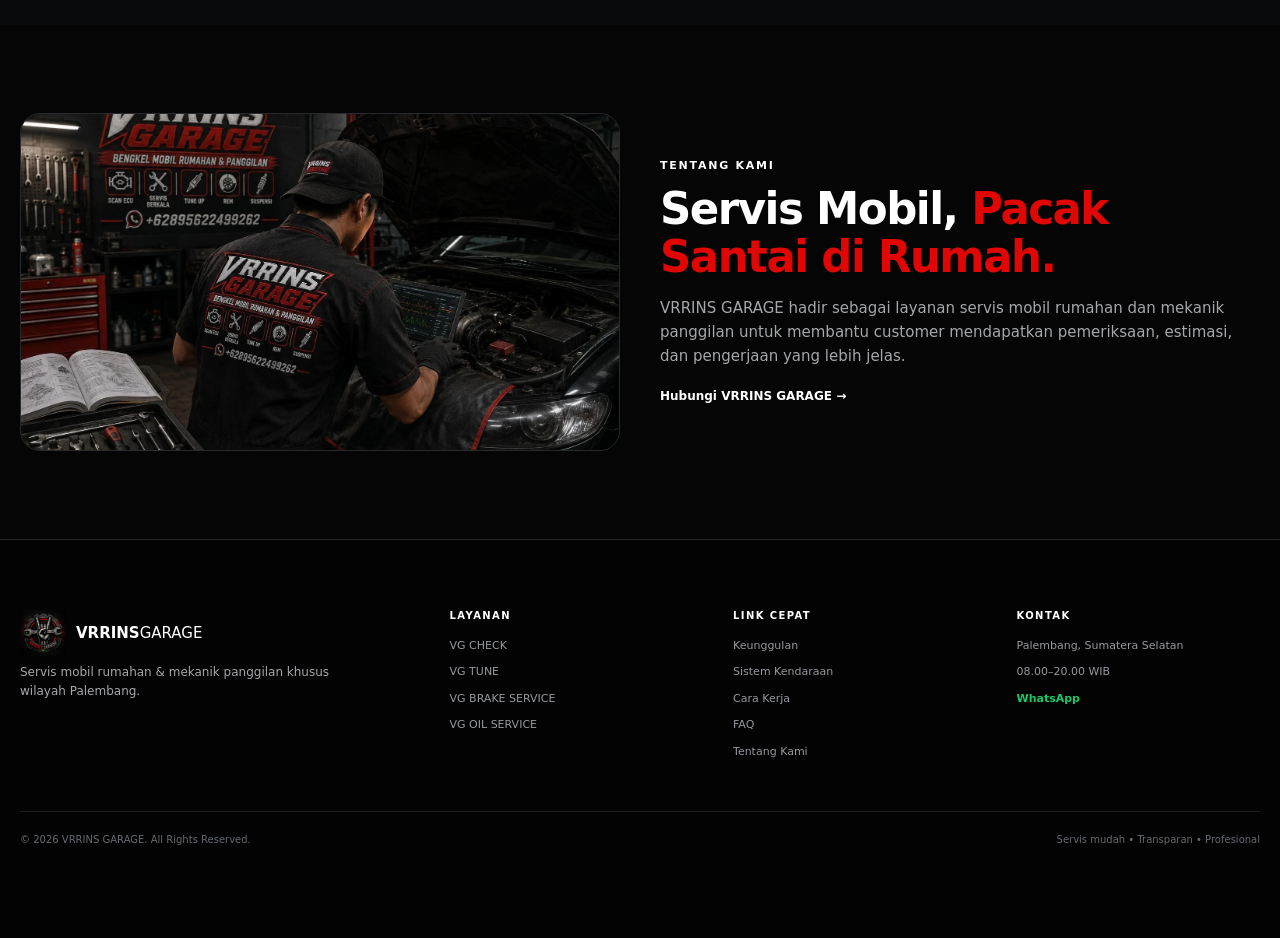
==== commit adbf1d40: "Add files via upload" ====
--- a/index.html
+++ b/index.html
@@ -300,231 +300,191 @@
 <script src="bootstrap.js" defer></script>
 
 
-<style id="floating-booking-final-fix">
-/* BOOK NOW — FINAL TEST
-   One fixed element, two anchors:
-   - mobile + menu open  -> .nav-booking
-   - everything else     -> Hero VG BOOKING
-   No scroll-based repositioning.
-*/
-.floating-whatsapp{
-  position:fixed!important;
-  top:var(--vg-booking-floating-top, 0px)!important;
-  right:0!important;
-  bottom:auto!important;
-  left:auto!important;
-  width:80px!important;
-  height:80px!important;
-  min-width:80px!important;
-  min-height:80px!important;
-  margin:0!important;
-  padding:0!important;
-  z-index:99999!important;
-  display:block!important;
-  visibility:hidden!important;
-  opacity:0!important;
-  pointer-events:none!important;
-  transform:none!important;
-}
-.floating-whatsapp__button{
-  display:block!important;
-  width:80px!important;
-  height:80px!important;
-  min-width:80px!important;
-  min-height:80px!important;
-  margin:0!important;
-  padding:0!important;
-  border:0!important;
-  border-radius:0!important;
-  background:transparent!important;
-  background-image:none!important;
-  box-shadow:none!important;
-  line-height:0!important;
-  overflow:hidden!important;
-}
-.floating-whatsapp__button img{
-  display:block!important;
-  width:80px!important;
-  height:80px!important;
-  min-width:80px!important;
-  min-height:80px!important;
-  margin:0!important;
-  padding:0!important;
-  object-fit:contain!important;
-}
-body.popup-open .floating-whatsapp{display:none!important;}
+<!-- =========================================================
+     VRRINS GARAGE — FINAL FLOATING BOOK NOW POSITION
+     - Mobile: menempel ke sisi kanan layar
+     - Desktop: jarak 20px dari sisi kanan
+     - Vertikal: sejajar dengan pusat tombol VG BOOKING di hero
+     - Posisi dihitung sebelum tombol ditampilkan, sehingga refresh
+       tidak membuat BOOK NOW "terbang" dari atas lalu turun kembali.
+     - Scroll/popup tidak mengubah posisi yang sudah dikunci.
+     ========================================================= -->
+<style id="vg-floating-booking-final">
+  .floating-whatsapp {
+    position: fixed !important;
+    top: 0 !important;
+    right: 20px !important;
+    bottom: auto !important;
+    left: auto !important;
+    width: 80px !important;
+    height: 80px !important;
+    min-width: 80px !important;
+    min-height: 80px !important;
+    margin: 0 !important;
+    padding: 0 !important;
+    z-index: 99999 !important;
+    display: block !important;
+    visibility: hidden !important;
+    opacity: 0 !important;
+    pointer-events: none !important;
+    transform: none !important;
+  }
+
+  .floating-whatsapp__button {
+    display: flex !important;
+    width: 80px !important;
+    height: 80px !important;
+    min-width: 80px !important;
+    min-height: 80px !important;
+    margin: 0 !important;
+    padding: 0 !important;
+    border: 0 !important;
+    border-radius: 50% !important;
+    background: transparent !important;
+    background-image: none !important;
+    box-shadow: none !important;
+    overflow: hidden !important;
+    align-items: center !important;
+    justify-content: center !important;
+  }
+
+  .floating-whatsapp__button img {
+    display: block !important;
+    width: 80px !important;
+    height: 80px !important;
+    min-width: 80px !important;
+    min-height: 80px !important;
+    object-fit: contain !important;
+    margin: 0 !important;
+    padding: 0 !important;
+  }
+
+  @media (max-width: 800px) {
+    .floating-whatsapp {
+      right: 0 !important;
+    }
+  }
+
+  @media (min-width: 801px) {
+    .floating-whatsapp {
+      right: 20px !important;
+    }
+  }
 </style>
 
 <script>
 (function () {
   'use strict';
 
-  var HERO = '.hero-actions .button--whatsapp';
-  var NAV = '.nav-booking';
-  var FLOATING = '.floating-whatsapp';
-  var TOGGLE = '#nav-toggle';
-  var MOBILE_BREAKPOINT = 800;
-  var raf = 0;
-  var revealed = false;
-  var lastWidth = window.innerWidth;
-
-  function elements() {
-    return {
-      hero: document.querySelector(HERO),
-      nav: document.querySelector(NAV),
-      floating: document.querySelector(FLOATING),
-      toggle: document.querySelector(TOGGLE),
-      menu: document.querySelector('#main-navigation')
-    };
-  }
-
-  function mobile() {
-    return window.innerWidth <= MOBILE_BREAKPOINT;
-  }
-
-  function menuOpen(el) {
-    if (!el) return false;
-    return (el.toggle && el.toggle.getAttribute('aria-expanded') === 'true') ||
-           (el.menu && el.menu.classList.contains('is-open'));
-  }
-
-  function chooseAnchor(el) {
-    /*
-      Mobile + menu open: follow VG BOOKING inside the header menu.
-      Mobile + menu closed: follow VG BOOKING in Hero.
-      Desktop: always follow Hero VG BOOKING.
-    */
-    if (mobile() && menuOpen(el) && el.nav) return el.nav;
-    return el.hero;
-  }
-
-  function hide() {
-    var el = elements();
-    if (!el.floating) return;
-    el.floating.style.setProperty('visibility', 'hidden', 'important');
-    el.floating.style.setProperty('opacity', '0', 'important');
-    el.floating.style.setProperty('pointer-events', 'none', 'important');
-    revealed = false;
-  }
-
-  function align() {
-    cancelAnimationFrame(raf);
-
-    raf = requestAnimationFrame(function () {
-      var el = elements();
-      if (!el.floating) return;
-      if (document.body.classList.contains('popup-open')) return;
-
-      var anchor = chooseAnchor(el);
-      if (!anchor) return;
-
-      var rect = anchor.getBoundingClientRect();
-      var height = el.floating.getBoundingClientRect().height || 80;
-      var centerY = rect.top + (rect.height / 2);
-      var top = centerY - (height / 2);
-      var maxTop = Math.max(0, window.innerHeight - height);
-      top = Math.max(0, Math.min(top, maxTop));
-
-      document.documentElement.style.setProperty(
-        '--vg-booking-floating-top',
-        Math.round(top) + 'px'
+  function initFloatingBooking() {
+    var floating = document.querySelector('.floating-whatsapp');
+    var heroBooking = document.querySelector('.hero-actions .button--whatsapp');
+    var navBooking = document.querySelector('.nav-booking');
+    var nav = document.querySelector('.main-nav');
+    var toggle = document.querySelector('.nav-toggle');
+
+    if (!floating || !heroBooking) return;
+
+    var lastWidth = window.innerWidth;
+    var raf = 0;
+    var positioned = false;
+
+    function isMobileMenuOpen() {
+      return window.innerWidth <= 800 && (
+        (nav && nav.classList.contains('is-open')) ||
+        (toggle && toggle.getAttribute('aria-expanded') === 'true')
       );
-
-      el.floating.style.setProperty('top', Math.round(top) + 'px', 'important');
-      el.floating.style.setProperty(
-        'right', mobile() ? '0px' : '20px',
-        'important'
-      );
-
-      /* Reveal only after the final position has been written. */
-      void el.floating.offsetHeight;
-      el.floating.style.setProperty('visibility', 'visible', 'important');
-      el.floating.style.setProperty('opacity', '1', 'important');
-      el.floating.style.setProperty('pointer-events', 'auto', 'important');
-      revealed = true;
-    });
-  }
-
-  function alignAfterLayout() {
-    cancelAnimationFrame(raf);
-    raf = requestAnimationFrame(function () {
-      requestAnimationFrame(align);
-    });
-  }
-
-  function setup() {
-    var el = elements();
-    if (!el.floating) return;
-
-    hide();
-
-    var img = el.floating.querySelector('img');
-    var fontsReady = document.fonts && document.fonts.ready
-      ? document.fonts.ready
-      : Promise.resolve();
-
-    fontsReady.then(function () {
-      if (img && !img.complete) {
-        img.addEventListener('load', alignAfterLayout, { once: true });
+    }
+
+    function getActiveBooking() {
+      if (isMobileMenuOpen() && navBooking) return navBooking;
+      return heroBooking;
+    }
+
+    function setSidePosition() {
+      floating.style.setProperty('right', window.innerWidth <= 800 ? '0px' : '20px', 'important');
+    }
+
+    function alignNow() {
+      cancelAnimationFrame(raf);
+      raf = requestAnimationFrame(function () {
+        var target = getActiveBooking();
+        if (!target) return;
+
+        var rect = target.getBoundingClientRect();
+        var height = floating.offsetHeight || 80;
+        var top = rect.top + (rect.height / 2) - (height / 2);
+        top = Math.max(0, Math.min(top, window.innerHeight - height));
+
+        setSidePosition();
+        floating.style.setProperty('top', Math.round(top) + 'px', 'important');
+        floating.style.setProperty('bottom', 'auto', 'important');
+        floating.style.setProperty('transform', 'none', 'important');
+        floating.style.setProperty('visibility', 'visible', 'important');
+        floating.style.setProperty('opacity', '1', 'important');
+        floating.style.setProperty('pointer-events', 'auto', 'important');
+        positioned = true;
+      });
+    }
+
+    function schedule() {
+      cancelAnimationFrame(raf);
+      raf = requestAnimationFrame(function () {
+        requestAnimationFrame(alignNow);
+      });
+    }
+
+    function watchMenu() {
+      if (toggle) {
+        toggle.addEventListener('click', function () {
+          setTimeout(schedule, 0);
+          setTimeout(schedule, 80);
+          setTimeout(schedule, 180);
+        });
       }
-      alignAfterLayout();
-    }).catch(alignAfterLayout);
-
-    /* Menu state is the only interaction that changes the anchor on mobile. */
-    if (el.toggle) {
-      el.toggle.addEventListener('click', function () {
-        setTimeout(alignAfterLayout, 0);
-      }, { passive: true });
-    }
-
-    if (el.menu && window.MutationObserver) {
-      var observer = new MutationObserver(function (mutations) {
-        for (var i = 0; i < mutations.length; i++) {
-          if (mutations[i].attributeName === 'class') {
-            alignAfterLayout();
-            break;
-          }
-        }
-      });
-      observer.observe(el.menu, { attributes: true, attributeFilter: ['class'] });
-    }
-
-    if (el.toggle && window.MutationObserver) {
-      var toggleObserver = new MutationObserver(function (mutations) {
-        for (var i = 0; i < mutations.length; i++) {
-          if (mutations[i].attributeName === 'aria-expanded') {
-            alignAfterLayout();
-            break;
-          }
-        }
-      });
-      toggleObserver.observe(el.toggle, { attributes: true, attributeFilter: ['aria-expanded'] });
-    }
-
-    /* Responsive layout changes only. No scroll listener on purpose. */
+      if (nav && window.MutationObserver) {
+        var observer = new MutationObserver(function () {
+          schedule();
+        });
+        observer.observe(nav, { attributes: true, attributeFilter: ['class', 'aria-hidden', 'style'] });
+      }
+    }
+
+    window.addEventListener('load', schedule, { passive: true });
     window.addEventListener('resize', function () {
-      var width = window.innerWidth;
-      if (Math.abs(width - lastWidth) < 2) return;
-      lastWidth = width;
-      hide();
-      alignAfterLayout();
+      if (window.innerWidth !== lastWidth || !positioned) {
+        lastWidth = window.innerWidth;
+        schedule();
+      }
     }, { passive: true });
-
     window.addEventListener('orientationchange', function () {
       lastWidth = window.innerWidth;
-      hide();
-      setTimeout(alignAfterLayout, 200);
+      schedule();
     }, { passive: true });
+
+    if (document.fonts && document.fonts.ready) {
+      document.fonts.ready.then(schedule).catch(function () {});
+    }
+
+    if (window.ResizeObserver) {
+      var ro = new ResizeObserver(function () {
+        if (!positioned || isMobileMenuOpen()) schedule();
+      });
+      ro.observe(heroBooking);
+      if (navBooking) ro.observe(navBooking);
+    }
+
+    watchMenu();
+    schedule();
   }
 
   if (document.readyState === 'loading') {
-    document.addEventListener('DOMContentLoaded', setup, { once: true });
+    document.addEventListener('DOMContentLoaded', initFloatingBooking, { once: true });
   } else {
-    setup();
-  }
-
-  window.addEventListener('load', alignAfterLayout, { once: true, passive: true });
+    initFloatingBooking();
+  }
 })();
 </script>
+
 </body>
-</html>
+</html>
--- a/style.css
+++ b/style.css
@@ -119,7 +119,7 @@
 .consult-card{background:linear-gradient(145deg,#151719,#0b0c0e);border:1px solid #303237;border-radius:20px;padding:30px;position:sticky;top:105px}.consult-kicker{font-size:10px;letter-spacing:.14em;color:var(--red);font-weight:900}.consult-card h2{font-size:28px;margin:12px 0}.consult-card p{color:var(--muted);font-size:13px;margin-bottom:22px}
 .about-grid{display:grid;grid-template-columns:1fr 1fr;gap:40px;align-items:center}.about-media{aspect-ratio:16/9;border-radius:20px;overflow:hidden;background:#0b0c0e;border:1px solid var(--border)}.about-media img{width:100%;height:100%;object-fit:cover}.about-copy p:not(.eyebrow){color:var(--muted);max-width:580px}.text-link{font-size:12px;font-weight:900;color:#fff}.text-link:hover{color:var(--red)}
 .site-footer{padding:70px 0 90px;border-top:1px solid var(--border);background:#030303}.footer-grid{display:grid;grid-template-columns:1.6fr repeat(3,1fr);gap:40px}.footer-brand>p{max-width:320px;color:var(--muted);font-size:12px}.footer-column{display:grid;align-content:start;gap:9px}.footer-column h3{font-size:10px;letter-spacing:.14em;color:#fff;margin-bottom:7px}.footer-column a,.footer-column span{font-size:11px;color:#96999e}.footer-column a:hover{color:#fff}.footer-wa{color:var(--green)!important;font-weight:900}.footer-bottom{border-top:1px solid #1c1e21;margin-top:50px;padding-top:20px;display:flex;justify-content:space-between;gap:20px;color:#666a70;font-size:10px}
-.bottom-nav{display:none}
+.bottom-nav{display:none}.floating-whatsapp{position:fixed;right:20px;bottom:20px;z-index:450}.floating-whatsapp__button{display:inline-flex;align-items:center;gap:8px;padding:12px 16px;border-radius:999px;background:var(--green);color:#001b0b;font-size:11px;font-weight:900;box-shadow:0 12px 35px rgba(0,0,0,.35)}
 .vg-modal{position:fixed;inset:0;z-index:1000;display:none;padding:28px;background:rgba(0,0,0,.72);backdrop-filter:blur(8px)}
 .vg-modal.is-open{display:flex;align-items:center;justify-content:center}
 .vg-modal__backdrop{position:absolute;inset:0}.vg-modal__dialog{position:relative;z-index:1;width:min(1120px,100%);max-height:min(92vh,900px);overflow:hidden;background:#08090a;border:1px solid #303237;border-radius:20px;box-shadow:0 30px 100px rgba(0,0,0,.55)}
@@ -161,7 +161,7 @@
 }
 @media(max-width:800px){
   html{scroll-padding-top:72px}.container{width:min(calc(100% - 28px),var(--container))}
-  .site-header{position:sticky}.header-inner{min-height:68px}.brand__logo{width:40px;height:40px}.brand{gap:8px;min-width:0;max-width:calc(100% - 44px)}.brand__wordmark{width:190px;max-width:calc(100vw - 110px);height:auto}.nav-toggle{display:block}.main-nav{display:none;position:absolute;left:0;right:0;top:68px;background:#090a0b;border-bottom:1px solid #282a2e;padding:10px 14px 16px;flex-direction:column;align-items:stretch;gap:0}.main-nav.is-open{display:flex}.nav-link{padding:12px 8px}.nav-link.active:after{display:none}.nav-booking{justify-content:center;margin-top:8px}.hero-grid{display:block;min-height:0}.hero-content{padding:48px 0 30px}.hero-content h1{font-size:clamp(34px,9vw,50px)}.hero-subtitle{font-size:14px}.hero-media{min-height:300px}.hero-floating{right:14px;bottom:14px}.section{padding:64px 0}.section-heading--split{display:block}.section-label{display:inline-block;margin-top:12px}.package-grid{grid-template-columns:repeat(2,minmax(0,1fr));gap:12px}.service-card__body{padding:17px 15px 18px;min-height:220px}.service-card h3{font-size:14px}.service-card p{font-size:10px;min-height:52px}.service-price{font-size:12px}.service-duration{font-size:10px}.service-card__button{height:34px;min-width:88px;padding:0 16px;margin-top:18px}.system-grid{grid-template-columns:repeat(3,minmax(0,1fr));gap:10px}.system-card>div:last-child{padding:12px}.system-card h3{font-size:11px}.system-card p{font-size:9px;min-height:44px}.split-layout{grid-template-columns:1fr}.process-panel,.area-panel{padding:20px}.process-grid{grid-template-columns:repeat(3,minmax(0,1fr));gap:10px}.process-card{min-height:235px;padding:14px 12px}.process-card:after{display:none!important}.process-icon{width:38px;height:38px;margin:18px 0 14px}.process-card h3{font-size:11px}.process-card p{font-size:9px}.process-card:nth-child(4){grid-column:1 / 2}.process-card:nth-child(5){grid-column:2 / 3}.faq-consult,.about-grid{grid-template-columns:1fr}.consult-card{position:static}.footer-grid{grid-template-columns:1fr 1fr;gap:28px}.footer-brand{grid-column:1 / -1}.footer-bottom{display:grid}.bottom-nav{display:none!important}.bottom-nav a,.bottom-nav button{border:0;background:none;color:#888;display:flex;flex-direction:column;align-items:center;justify-content:center;gap:2px;font-size:8px;font-weight:800}.bottom-nav a:hover,.bottom-nav button:hover{color:#fff}.bottom-icon{font-size:18px;line-height:18px}.bottom-icon--green{color:var(--green)}.bottom-icon--red{color:var(--red)}.site-footer{padding-bottom:70px}
+  .site-header{position:sticky}.header-inner{min-height:68px}.brand__logo{width:40px;height:40px}.brand{gap:8px;min-width:0;max-width:calc(100% - 44px)}.brand__wordmark{width:190px;max-width:calc(100vw - 110px);height:auto}.nav-toggle{display:block}.main-nav{display:none;position:absolute;left:0;right:0;top:68px;background:#090a0b;border-bottom:1px solid #282a2e;padding:10px 14px 16px;flex-direction:column;align-items:stretch;gap:0}.main-nav.is-open{display:flex}.nav-link{padding:12px 8px}.nav-link.active:after{display:none}.nav-booking{justify-content:center;margin-top:8px}.hero-grid{display:block;min-height:0}.hero-content{padding:48px 0 30px}.hero-content h1{font-size:clamp(34px,9vw,50px)}.hero-subtitle{font-size:14px}.hero-media{min-height:300px}.hero-floating{right:14px;bottom:14px}.section{padding:64px 0}.section-heading--split{display:block}.section-label{display:inline-block;margin-top:12px}.package-grid{grid-template-columns:repeat(2,minmax(0,1fr));gap:12px}.service-card__body{padding:17px 15px 18px;min-height:220px}.service-card h3{font-size:14px}.service-card p{font-size:10px;min-height:52px}.service-price{font-size:12px}.service-duration{font-size:10px}.service-card__button{height:34px;min-width:88px;padding:0 16px;margin-top:18px}.system-grid{grid-template-columns:repeat(3,minmax(0,1fr));gap:10px}.system-card>div:last-child{padding:12px}.system-card h3{font-size:11px}.system-card p{font-size:9px;min-height:44px}.split-layout{grid-template-columns:1fr}.process-panel,.area-panel{padding:20px}.process-grid{grid-template-columns:repeat(3,minmax(0,1fr));gap:10px}.process-card{min-height:235px;padding:14px 12px}.process-card:after{display:none!important}.process-icon{width:38px;height:38px;margin:18px 0 14px}.process-card h3{font-size:11px}.process-card p{font-size:9px}.process-card:nth-child(4){grid-column:1 / 2}.process-card:nth-child(5){grid-column:2 / 3}.faq-consult,.about-grid{grid-template-columns:1fr}.consult-card{position:static}.footer-grid{grid-template-columns:1fr 1fr;gap:28px}.footer-brand{grid-column:1 / -1}.footer-bottom{display:grid}.floating-whatsapp{display:none}.bottom-nav{display:none!important}.bottom-nav a,.bottom-nav button{border:0;background:none;color:#888;display:flex;flex-direction:column;align-items:center;justify-content:center;gap:2px;font-size:8px;font-weight:800}.bottom-nav a:hover,.bottom-nav button:hover{color:#fff}.bottom-icon{font-size:18px;line-height:18px}.bottom-icon--green{color:var(--green)}.bottom-icon--red{color:var(--red)}.site-footer{padding-bottom:70px}
   .vg-modal{padding:0}.vg-modal.is-open{align-items:stretch}.vg-modal__dialog{width:100%;height:100%;max-height:none;border-radius:0;border:0}.vg-modal__content{max-height:100%;padding:24px 14px 34px}.vg-modal__close{right:12px;top:12px}.vg-popup-grid,.vg-popup-grid--package,.vg-popup-grid--system{grid-template-columns:1fr 1fr;gap:12px}.vg-popup-card__body{padding:14px}.vg-popup-card__body h3{font-size:13px}.vg-popup-card__body p{font-size:10px;min-height:45px}.vg-popup-meta{font-size:10px}.vg-popup-button{height:34px;min-width:88px}.vg-popup-cover{grid-template-columns:1fr}.vg-popup-cover>div:last-child{padding:18px}.vg-detail-stats{grid-template-columns:1fr 1fr}.vg-gallery-grid{grid-template-columns:repeat(2,1fr)}.vg-wa-button{width:180px!important;height:44px!important;min-height:44px!important}
 }
 @media(max-width:520px){
@@ -280,59 +280,160 @@
 .system-card button:hover{filter:brightness(1.12)}
 @media (max-width:768px){.floating-whatsapp img{width:68px;height:68px}
   .system-card .detail-btn,.system-card button{width:77px;min-width:77px;height:30px;font-size:10px;font-weight:700;border-radius:10px;padding:0;margin-top:auto;align-self:center}}
-.nav-booking,.hero-actions .button--whatsapp,.vg-wa-button{background-image:url("images/vg-booking.webp");background-repeat:no-repeat;background-position:center;background-size:cover;background-color:transparent;color:transparent;overflow:hidden;text-indent:-9999px;box-sizing:border-box;border:0;box-shadow:none;padding:0;display:inline-block;vertical-align:middle}
+.nav-booking,.hero-actions .button--whatsapp,.floating-whatsapp__button,.vg-wa-button{background-image:url("images/vg-booking.webp");background-repeat:no-repeat;background-position:center;background-size:cover;background-color:transparent;color:transparent;overflow:hidden;text-indent:-9999px;box-sizing:border-box;border:0;box-shadow:none;padding:0;display:inline-block;vertical-align:middle}
 .nav-booking{width:150px;height:38px;min-height:38px;border-radius:12px}
 .hero-actions .button--whatsapp{width:220px;height:48px;min-height:48px;border-radius:14px}
+.floating-whatsapp__button{width:220px;height:48px;min-height:48px;border-radius:14px}
 .vg-wa-button{width:220px;height:50px;min-height:50px;margin:24px auto 0;border-radius:14px;display:block}
-.nav-booking .wa-icon,.hero-actions .button--whatsapp .wa-icon,.vg-wa-button .wa-icon,.nav-booking span,.hero-actions .button--whatsapp span,.vg-wa-button span{display:none!important}
-@media (min-width:801px){.hero-actions .button--whatsapp{width:230px;height:50px;min-height:50px}}
+.nav-booking .wa-icon,.hero-actions .button--whatsapp .wa-icon,.floating-whatsapp__button .wa-icon,.vg-wa-button .wa-icon,.nav-booking span,.hero-actions .button--whatsapp span,.floating-whatsapp__button span,.vg-wa-button span{display:none!important}
+@media (min-width:801px){.hero-actions .button--whatsapp{width:230px;height:50px;min-height:50px}.floating-whatsapp__button{width:160px;height:40px;min-height:40px}}
 @media (max-width:800px){.nav-booking{width:145px;height:38px;min-height:38px}.hero-actions .button--whatsapp{width:220px;height:48px;min-height:48px}.vg-wa-button{width:220px;height:48px;min-height:48px}}
-
-/* =========================================================
-   VG BOOKING FLOATING — OPTION 2 CLEAN TEST
-   Anchor: .hero-actions .button--whatsapp
-   Floating: .floating-whatsapp
-   ========================================================= */
+.floating-whatsapp{display:block!important;right:16px;bottom:90px;z-index:450}
+.floating-whatsapp__button{display:block!important;width:90px!important;height:135px!important;min-width:90px!important;min-height:135px!important;padding:0!important;margin:0!important;border:0!important;border-radius:0!important;background:transparent!important;background-image:none!important;box-shadow:none!important;line-height:0;overflow:visible}
+.floating-whatsapp__button img{display:block;width:90px;height:135px;object-fit:contain}
+@media (min-width:801px){.floating-whatsapp{right:28px;bottom:28px}.floating-whatsapp__button{width:110px!important;height:165px!important;min-width:110px!important;min-height:165px!important}.floating-whatsapp__button img{width:110px;height:165px}}
+.floating-booking{position:fixed;right:20px;top:60%;width:80px;height:80px;border-radius:50%;box-shadow:0 8px 24px rgba(0,0,0,.25);z-index:9999;overflow:hidden}.floating-booking img{width:100%;height:100%;object-fit:contain}@media(max-width:768px){.floating-booking{width:72px;height:72px;right:20px;top:auto;bottom:80px}}
+.floating-whatsapp{position:fixed!important;right:20px!important;bottom:80px!important;top:auto!important;z-index:9999!important}
+.floating-whatsapp__button{width:72px!important;height:72px!important;padding:0!important;border-radius:50%!important;display:flex!important;align-items:center!important;justify-content:center!important;box-shadow:0 8px 24px rgba(0,0,0,.25)!important;overflow:hidden!important}
+.floating-whatsapp__button img{width:100%!important;height:100%!important;object-fit:contain!important}@media(min-width:801px){.floating-whatsapp{right:20px!important;bottom:80px!important}}
+body.popup-open .floating-whatsapp{display:none!important}
+
+/* ============================================================
+   TOMBOL BOOKING DI POPUP DETAIL (GAMBAR KHUSUS)
+   Menggunakan file booking-layanan-ini.webp
+   ============================================================ */
+.vg-wa-button {
+  background-image: url("images/booking-layanan-ini.webp") !important;
+  background-repeat: no-repeat !important;
+  background-position: center !important;
+  background-size: cover !important;
+  background-color: transparent !important;
+  color: transparent !important;
+  overflow: hidden !important;
+  text-indent: -9999px !important;
+  border: 0 !important;
+  box-shadow: none !important;
+  padding: 0 !important;
+  display: block !important;
+  width: 220px !important;
+  height: 48px !important;
+  min-height: 48px !important;
+  margin: 24px auto 0 !important;
+  border-radius: 14px !important;
+}
+
+/* Sembunyikan teks dan ikon di dalam tombol */
+.vg-wa-button .wa-icon,
+.vg-wa-button span {
+  display: none !important;
+}
+/* ===== TAMBAHAN: ZONA INTERAKTIF (Tanpa Arah) ===== */
+.area-zone {
+  cursor: pointer;
+  transition: background 0.2s ease, transform 0.15s ease;
+}
+.area-zone:hover {
+  background: #181b1f;
+  transform: scale(1.01);
+}
+.area-zone:active {
+  transform: scale(0.98);
+}
+
+/* ============================================================
+   VRRINS GARAGE — FINAL FLOATING BOOK NOW
+   Hanya mengatur tombol floating. Tidak menyentuh tombol menu,
+   tombol hero, tombol detail, atau tombol popup.
+   ============================================================ */
+
 .floating-whatsapp{
-  position:fixed!important;
-  visibility:hidden!important;
-  top:0;
-  right:0;
-  bottom:auto!important;
-  left:auto;
-  width:80px;
-  height:80px;
-  z-index:9999!important;
-  display:block!important;
-  visibility:visible!important;
-  opacity:1!important;
-  margin:0;
-  padding:0;
-}
+  position:fixed !important;
+  top:var(--vg-booking-floating-top, 0px) !important;
+  right:20px !important;
+  bottom:auto !important;
+  left:auto !important;
+  width:80px !important;
+  height:80px !important;
+  z-index:99999 !important;
+  margin:0 !important;
+  padding:0 !important;
+  display:block !important;
+  visibility:hidden !important;
+  opacity:0 !important;
+  pointer-events:none !important;
+  transform:none !important;
+}
+
 .floating-whatsapp__button{
-  display:block!important;
-  width:80px!important;
-  height:80px!important;
-  min-width:80px!important;
-  min-height:80px!important;
-  margin:0!important;
-  padding:0!important;
-  border:0!important;
-  border-radius:0!important;
-  background:transparent!important;
-  background-image:none!important;
-  box-shadow:none!important;
-  line-height:0;
-  overflow:hidden!important;
-}
+  display:flex !important;
+  width:80px !important;
+  height:80px !important;
+  min-width:80px !important;
+  min-height:80px !important;
+  margin:0 !important;
+  padding:0 !important;
+  border:0 !important;
+  border-radius:50% !important;
+  background:transparent !important;
+  background-image:none !important;
+  box-shadow:none !important;
+  overflow:hidden !important;
+  align-items:center !important;
+  justify-content:center !important;
+}
+
 .floating-whatsapp__button img{
-  display:block!important;
-  width:80px!important;
-  height:80px!important;
-  min-width:80px!important;
-  min-height:80px!important;
-  object-fit:contain;
-  margin:0;
-  padding:0;
-}
-body.popup-open .floating-whatsapp{display:none!important;}
+  display:block !important;
+  width:100% !important;
+  height:100% !important;
+  object-fit:contain !important;
+}
+
+@media (max-width:800px){
+  .floating-whatsapp{
+    right:0 !important;
+  }
+}
+
+@media (min-width:801px){
+  .floating-whatsapp{
+    right:20px !important;
+  }
+}
+
+body.popup-open .floating-whatsapp{
+  display:none !important;
+}
+
+/* ============================================================
+   RESTORE VG BOOKING ARTWORK
+   Memastikan tombol header + hero tetap VG BOOKING,
+   bukan berubah menjadi tombol WhatsApp hijau.
+   ============================================================ */
+
+.nav-booking{
+  background-image:url("images/vg-booking.webp") !important;
+  background-repeat:no-repeat !important;
+  background-position:center !important;
+  background-size:cover !important;
+  background-color:transparent !important;
+  color:transparent !important;
+  text-indent:-9999px !important;
+  overflow:hidden !important;
+}
+
+.hero-actions .button--whatsapp{
+  background-image:url("images/vg-booking.webp") !important;
+  background-repeat:no-repeat !important;
+  background-position:center !important;
+  background-size:cover !important;
+  background-color:transparent !important;
+  color:transparent !important;
+  text-indent:-9999px !important;
+  overflow:hidden !important;
+}
+
+.nav-booking .wa-icon,
+.hero-actions .button--whatsapp .wa-icon{
+  display:none !important;
+}
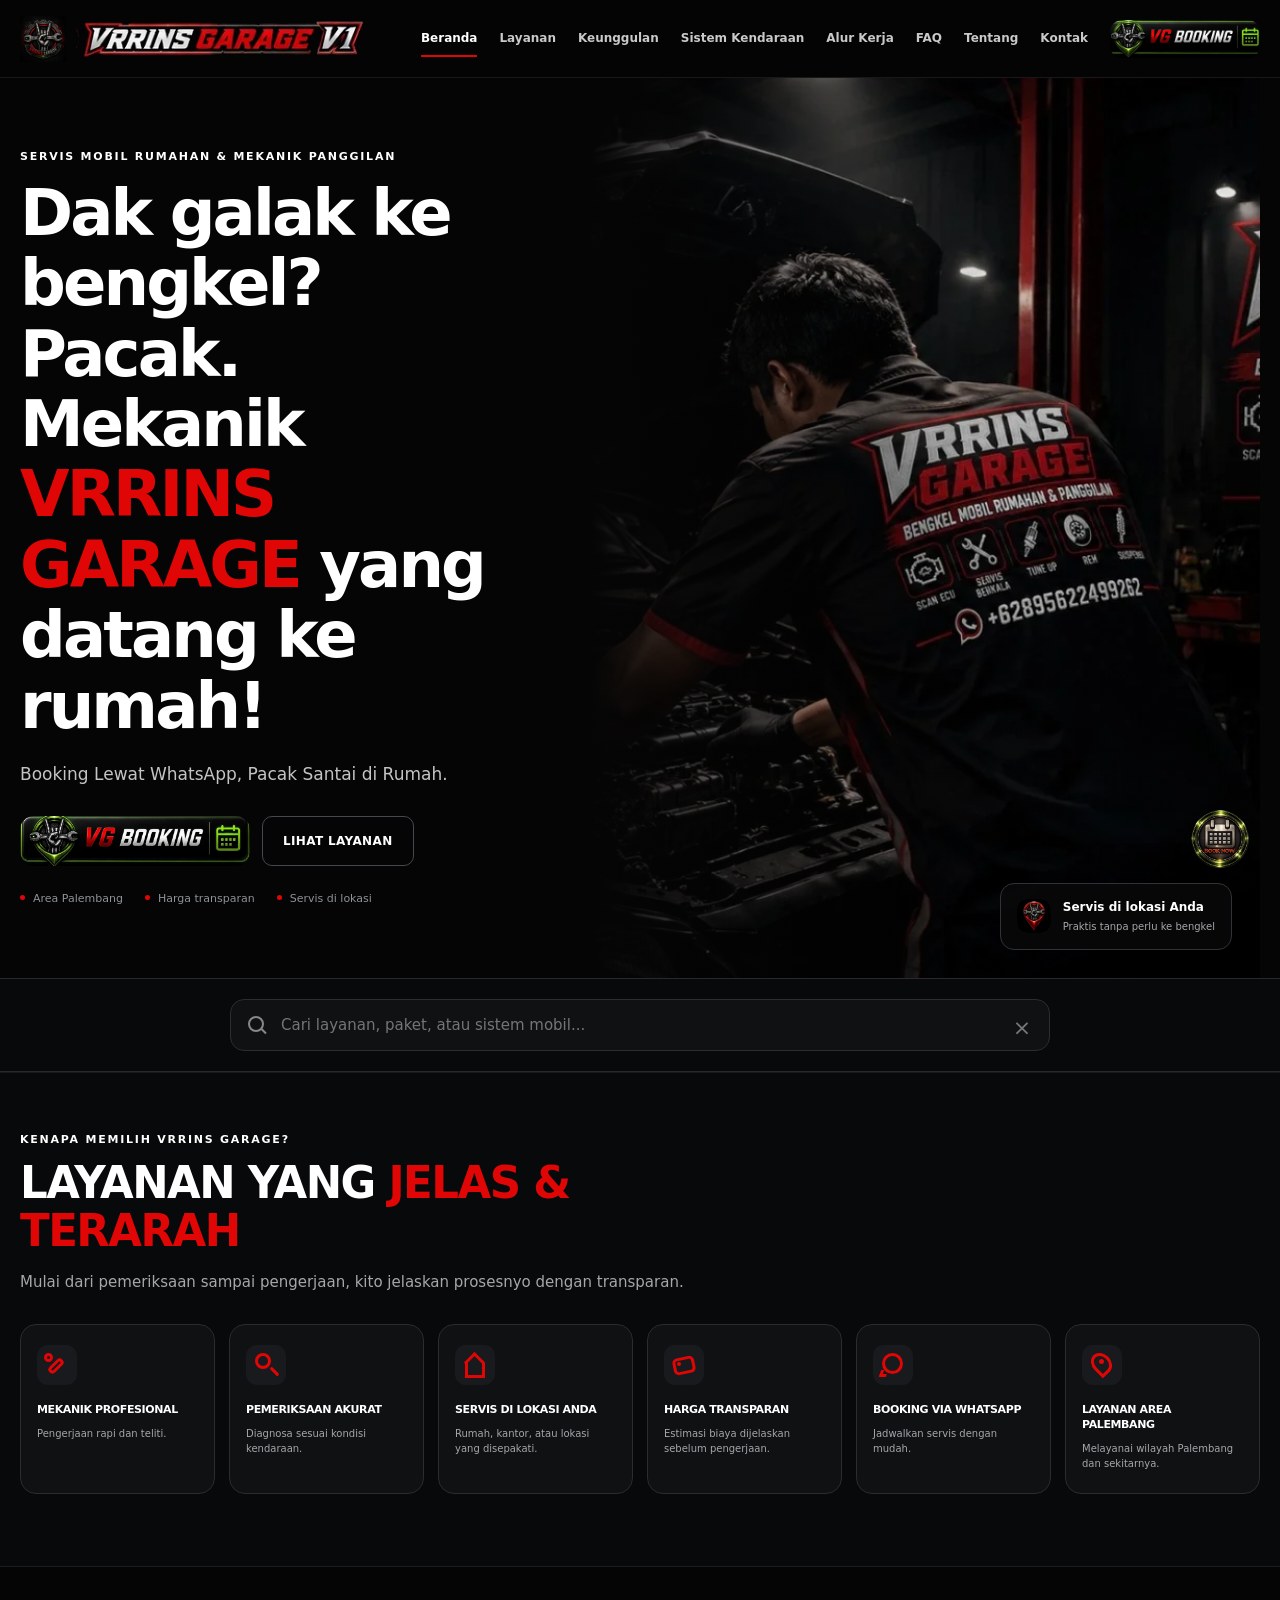
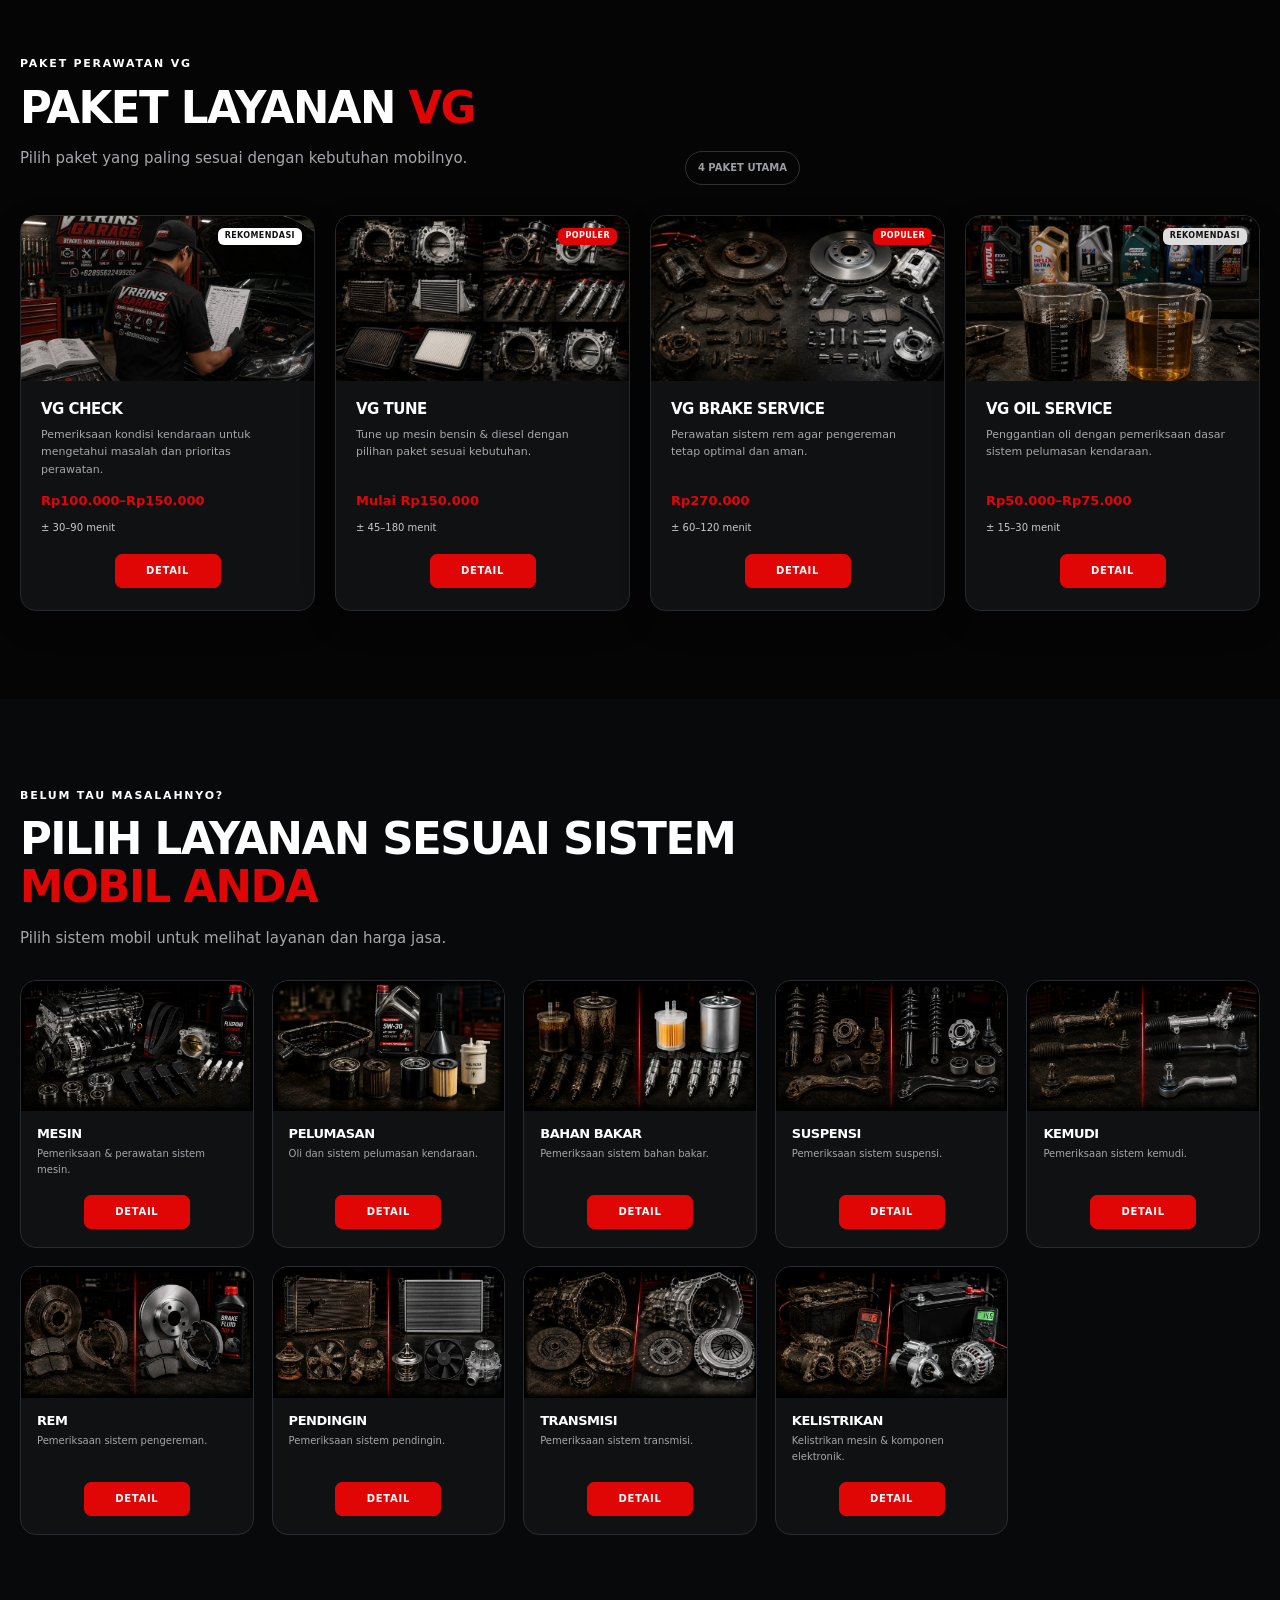
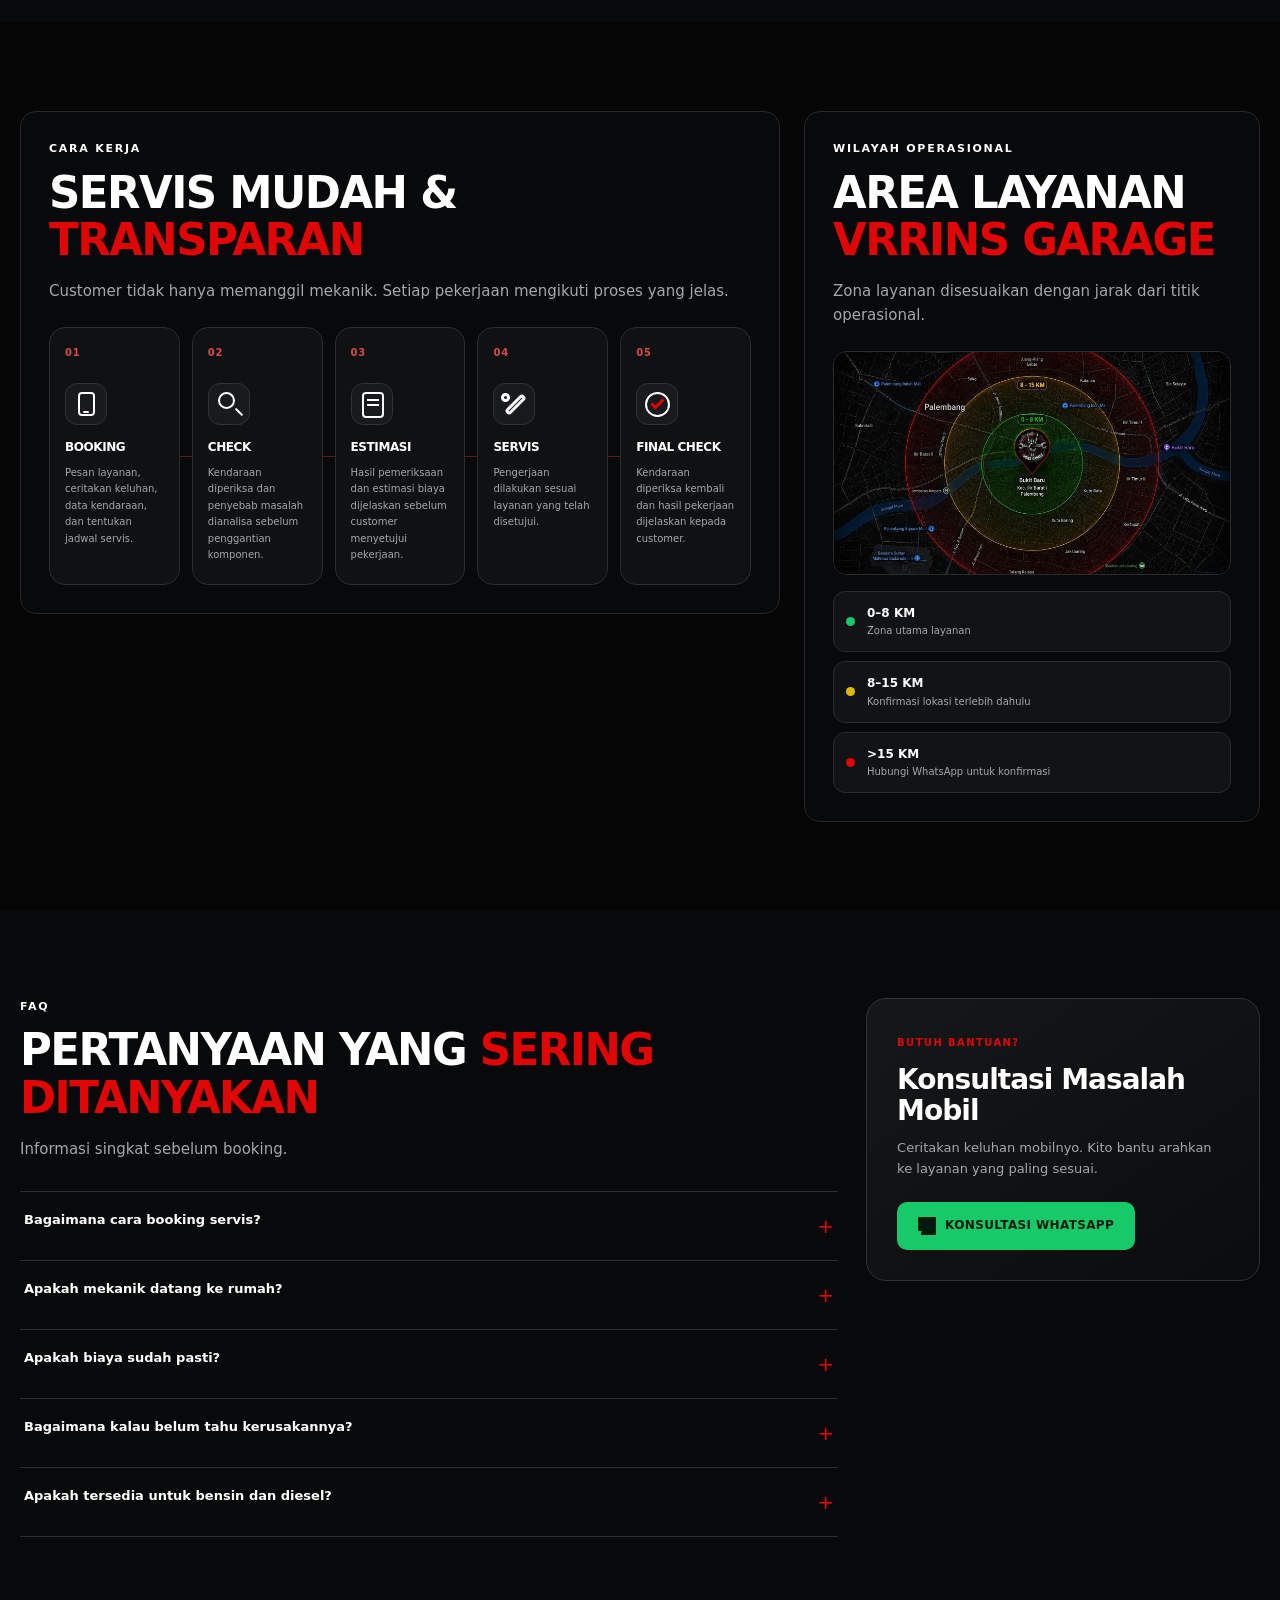
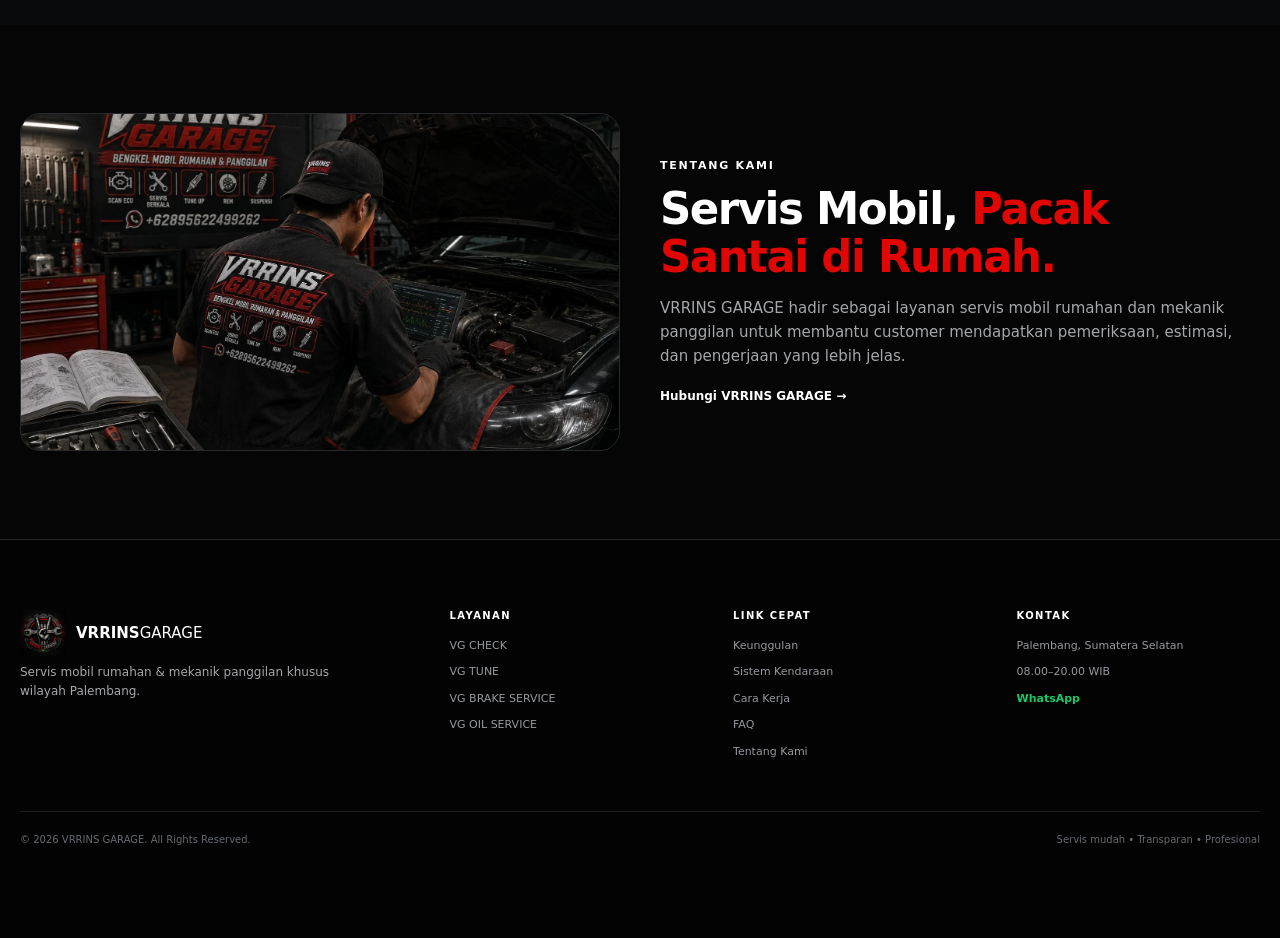
==== commit 73d5220d: "Add files via upload" ====
--- a/index.html
+++ b/index.html
@@ -57,7 +57,6 @@
     </div>
   </div>
 </section>
-
 <section class="quick-section" aria-label="Pencarian dan menu cepat">
   <div class="container">
     <div class="search-wrap">
@@ -163,7 +162,6 @@
     </div>
   </div>
 </section>
-
 <section class="section systems-section" id="kondisi-mobil" aria-labelledby="systems-title">
   <div class="container">
     <div class="section-heading">
@@ -264,7 +262,6 @@
   </div>
 </section>
 </main>
-
 <footer class="site-footer" id="kontak">
   <div class="container footer-grid">
     <div class="footer-brand">
@@ -294,21 +291,14 @@
   </div>
 </div>
 
+<!-- Scripts -->
 <script src="zona.js" defer></script>
 <script src="services.js" defer></script>
 <script src="popup.js" defer></script>
+<script src="location.js" defer></script>
 <script src="bootstrap.js" defer></script>
 
-
-<!-- =========================================================
-     VRRINS GARAGE — FINAL FLOATING BOOK NOW POSITION
-     - Mobile: menempel ke sisi kanan layar
-     - Desktop: jarak 20px dari sisi kanan
-     - Vertikal: sejajar dengan pusat tombol VG BOOKING di hero
-     - Posisi dihitung sebelum tombol ditampilkan, sehingga refresh
-       tidak membuat BOOK NOW "terbang" dari atas lalu turun kembali.
-     - Scroll/popup tidak mengubah posisi yang sudah dikunci.
-     ========================================================= -->
+<!-- Floating positioning script (tetap) -->
 <style id="vg-floating-booking-final">
   .floating-whatsapp {
     position: fixed !important;
@@ -487,4 +477,4 @@
 </script>
 
 </body>
-</html>+</html>
--- a/style.css
+++ b/style.css
@@ -1,138 +1,1436 @@
-/* VRRINS GARAGE — FINAL UI
+/* ============================================================
+   VRRINS GARAGE — FINAL UI
    Mobile First • Premium Dark • Desktop 5×1 / 5+4 • Mobile 3×2 / 3×3
-*/
-:root{
-  --bg:#050505; --surface:#0c0d0f; --surface-2:#111316; --surface-3:#17191c;
-  --text:#fff; --muted:#a5a7ab; --muted-2:#73767b; --border:#27292d;
-  --red:#e00000; --red-2:#ff2525; --green:#00c853; --green-2:#25d366;
-  --yellow:#d7a900; --container:1240px; --radius:18px; --shadow:0 18px 55px rgba(0,0,0,.26);
-  --ease:220ms ease;
-  font-family:Inter,ui-sans-serif,system-ui,-apple-system,BlinkMacSystemFont,"Segoe UI",sans-serif;
-}
-*{box-sizing:border-box}
-html{scroll-behavior:smooth;scroll-padding-top:88px}
-body{margin:0;min-width:320px;background:var(--bg);color:var(--text);font-size:15px;line-height:1.6;-webkit-font-smoothing:antialiased}
-body.popup-open{overflow:hidden}
-img{display:block;max-width:100%}
-a{color:inherit;text-decoration:none}
-button,input{font:inherit}
-button{cursor:pointer}
-.skip-link{position:fixed;left:12px;top:12px;z-index:10000;background:#fff;color:#000;padding:10px 14px;border-radius:10px;transform:translateY(-150%)}
-.skip-link:focus{transform:none}
-.container{width:min(calc(100% - 40px),var(--container));margin-inline:auto}
-.site-header{position:sticky;top:0;z-index:500;background:rgba(5,5,5,.9);backdrop-filter:blur(16px);border-bottom:1px solid rgba(255,255,255,.08)}
-.header-inner{min-height:76px;display:flex;align-items:center;gap:28px}
-.brand{display:inline-flex;align-items:center;gap:10px;flex:none;min-width:0}
-.brand__logo{width:46px;height:46px;object-fit:contain;flex:none}
-.brand__wordmark{display:block;width:295px;height:auto;max-width:100%;object-fit:contain;object-position:left center}
-.main-nav{margin-left:auto;display:flex;align-items:center;gap:22px}
-.nav-link{font-size:12px;font-weight:700;color:#c9c9c9;position:relative;padding:29px 0}
-.nav-link:hover,.nav-link.active{color:#fff}
-.nav-link.active:after{content:"";position:absolute;left:0;right:0;bottom:20px;height:2px;background:var(--red)}
-.nav-booking{display:inline-flex;align-items:center;gap:8px;padding:11px 14px;border-radius:10px;background:var(--green);color:#001b0b;font-size:11px;font-weight:900;white-space:nowrap}
-.nav-toggle{display:none;margin-left:auto;background:none;border:0;padding:8px}
-.nav-toggle span{display:block;width:24px;height:2px;background:#fff;margin:5px 0}
-.wa-icon{display:inline-block;width:16px;height:16px;border:2px solid currentColor;border-radius:50%;position:relative}
-.wa-icon:after{content:"";position:absolute;width:5px;height:5px;border-left:2px solid currentColor;border-bottom:2px solid currentColor;left:-3px;bottom:-3px;transform:skew(-18deg)}
-.hero-section{border-bottom:1px solid var(--border)}
-.hero-grid{min-height:590px;display:grid;grid-template-columns:46% 54%}
-.hero-content{display:flex;flex-direction:column;justify-content:center;padding:70px 50px 70px 0;position:relative;z-index:2}
-.eyebrow{margin:0 0 12px;font-size:11px;font-weight:850;letter-spacing:.16em;color:#fff;text-transform:uppercase}
-h1,h2,h3,p{margin-top:0}
-h1,h2,h3{line-height:1.1;letter-spacing:-.035em}
-h1{font-size:clamp(40px,5vw,72px);max-width:680px;margin-bottom:20px}
-h2{font-size:clamp(30px,3.4vw,48px);margin-bottom:14px}
-h3{margin-bottom:8px}
-.hero-subtitle{max-width:570px;color:#c4c4c4;font-size:17px;margin-bottom:28px}
-.accent-green{color:var(--green-2)}
-.text-accent{color:var(--red)}
-.hero-actions{display:flex;gap:12px;flex-wrap:wrap}
-.button{min-height:48px;padding:0 20px;border-radius:10px;display:inline-flex;align-items:center;justify-content:center;gap:9px;font-size:12px;font-weight:850;text-transform:uppercase;letter-spacing:.03em;border:1px solid transparent;transition:transform var(--ease),filter var(--ease),border-color var(--ease)}
-.button:hover{transform:translateY(-1px)}
-.button--whatsapp{background:var(--green);color:#001b0b}
-.button--outline{background:transparent;border-color:#45484e;color:#fff}
-.hero-trust{display:flex;gap:22px;flex-wrap:wrap;margin-top:24px;color:#8f9297;font-size:11px}
-.hero-trust span:before{content:"";display:inline-block;width:5px;height:5px;border-radius:50%;background:var(--red);margin:0 8px 2px 0}
-.hero-media{position:relative;min-height:590px;overflow:hidden;background:var(--surface)}
-.hero-media > img{width:100%;height:100%;object-fit:cover}
-.hero-overlay{position:absolute;inset:0;background:linear-gradient(90deg,#050505 0%,rgba(5,5,5,.6) 18%,rgba(5,5,5,.05) 62%),linear-gradient(0deg,rgba(0,0,0,.35),transparent 40%)}
-.hero-floating{position:absolute;right:28px;bottom:28px;display:flex;align-items:center;gap:12px;background:rgba(8,9,10,.88);border:1px solid #303237;border-radius:14px;padding:14px 16px;box-shadow:var(--shadow)}
-.floating-icon{width:34px;height:34px;border-radius:10px;display:block;flex:none;object-fit:contain;background:#191b1e;color:var(--red);font-weight:900}
-.hero-floating div{display:grid;gap:2px}.hero-floating strong{font-size:12px}.hero-floating span:last-child{font-size:10px;color:var(--muted)}
-.quick-section{padding:20px 0;border-bottom:1px solid var(--border);background:#08090a}
-.search-wrap{position:relative;max-width:820px;margin:0 auto}
-.search-wrap input{width:100%;height:52px;padding:0 50px;border:1px solid #2b2d31;border-radius:14px;background:#101113;color:#fff;outline:none}
-.search-wrap input:focus{border-color:#50535a}
-.search-icon{position:absolute;left:18px;top:17px;width:16px;height:16px;border:2px solid #888;border-radius:50%;z-index:2}
-.search-icon:after{content:"";position:absolute;width:7px;height:2px;background:#888;right:-5px;bottom:-2px;transform:rotate(45deg)}
-#search-clear{position:absolute;right:12px;top:10px;height:32px;width:32px;border:0;background:transparent;color:#777;font-size:22px}
-.search-results{position:absolute;left:0;right:0;top:60px;z-index:40;background:#101113;border:1px solid #303238;border-radius:14px;box-shadow:var(--shadow);overflow:hidden}
-.search-result{display:flex;align-items:center;justify-content:space-between;gap:12px;padding:13px 16px;border-bottom:1px solid #25272a;cursor:pointer}
-.search-result:last-child{border-bottom:0}.search-result:hover{background:#17191c}.search-result small{display:block;color:var(--muted)}
-.quick-links{display:flex;justify-content:center;gap:10px;flex-wrap:wrap;margin-top:14px}
-.quick-links button{border:1px solid #2b2d31;background:#0d0e10;color:#d8d8d8;border-radius:999px;padding:8px 13px;font-size:10px;font-weight:800}
-.section{padding:88px 0}
-.section-heading{max-width:780px;margin-bottom:34px}
-.section-heading p:last-child{color:var(--muted);max-width:700px}
-.section-heading--split{display:flex;justify-content:space-between;gap:30px;align-items:end}
-.section-label{border:1px solid #2e3034;border-radius:999px;padding:8px 12px;color:#9b9da1;font-size:10px;font-weight:800;white-space:nowrap}
-.package-grid{display:grid;grid-template-columns:repeat(4,minmax(0,1fr));gap:20px}
-.service-card{background:var(--surface-2);border:1px solid var(--border);border-radius:var(--radius);overflow:hidden;box-shadow:0 12px 35px rgba(0,0,0,.14);transition:transform var(--ease),border-color var(--ease),box-shadow var(--ease);cursor:pointer}
-.service-card:hover{transform:translateY(-3px);border-color:#3b3d42;box-shadow:var(--shadow)}
-.service-card__media{position:relative;aspect-ratio:16/9;overflow:hidden;background:#0a0b0c}
-.service-card__media img{width:100%;height:100%;object-fit:cover;transition:transform .35s ease}
-.service-card:hover .service-card__media img{transform:scale(1.025)}
-.service-badge{position:absolute;right:12px;top:12px;padding:5px 8px;border-radius:7px;background:#fff;color:#111;font-size:9px;font-weight:900;letter-spacing:.05em}
-.service-badge--popular{background:var(--red);color:#fff}.service-badge--recommended{background:#ddd;color:#111}
-.service-card__body{padding:22px 22px 24px;display:flex;flex-direction:column;min-height:230px}
-.service-card h3{font-size:17px;margin-bottom:9px}
-.service-card p{color:var(--muted);font-size:12px;line-height:1.65;margin-bottom:18px;min-height:40px}
-.service-price{font-size:15px;font-weight:900;color:var(--red);margin-bottom:4px}
-.service-duration{font-size:11px;color:#c0c2c6}
-.service-card__button{align-self:center;margin-top:22px;height:35px;min-width:100px;padding:0 22px;border:1px solid #3a3c40;border-radius:9px;background:transparent;color:#fff;font-size:10px;font-weight:900;letter-spacing:.06em}
-.service-card:hover .service-card__button{background:var(--red);border-color:var(--red)}
-.systems-section{background:#08090a}
-.system-grid{display:grid;grid-template-columns:repeat(5,minmax(0,1fr));gap:18px}
-.system-card{background:var(--surface-2);border:1px solid var(--border);border-radius:16px;overflow:hidden;cursor:pointer;transition:transform var(--ease),border-color var(--ease);display:flex;flex-direction:column}
-.system-card:hover{transform:translateY(-2px);border-color:#3b3d42}
-.system-card__media{aspect-ratio:16/9;background:#0a0b0c;overflow:hidden}.system-card__media img{width:100%;height:100%;object-fit:cover}
-.system-card>div:last-child{padding:16px;display:flex;flex-direction:column;flex:1}
-.system-card h3{font-size:14px;text-transform:uppercase;margin-bottom:5px}
-.system-card p{font-size:11px;color:var(--muted);margin-bottom:14px;min-height:35px}
-.system-card button{border:0;background:transparent;color:#fff;font-size:10px;font-weight:900;padding:0;align-self:center;margin-top:auto;min-width:106px;height:34px;padding:0 20px;font-size:10px;font-weight:900;letter-spacing:.07em;transition:background .25s ease,border-color .25s ease,transform .25s ease;background:var(--red);border:1px solid var(--red);border-radius:7px}
-.system-card button:hover{filter:brightness(1.12)}
-.split-layout{display:grid;grid-template-columns:minmax(0,1.5fr) minmax(320px,.9fr);gap:24px;align-items:start}
-.process-panel,.area-panel{background:var(--surface);border:1px solid var(--border);border-radius:var(--radius);padding:30px}
-.process-panel .section-heading,.area-panel .section-heading{margin-bottom:24px}
-.process-grid{display:grid;grid-template-columns:repeat(5,minmax(0,1fr));gap:12px}
-.process-card{position:relative;background:#101113;border:1px solid #282a2e;border-radius:16px;padding:17px 15px;min-height:250px;display:flex;flex-direction:column;align-items:flex-start}
-.process-card:not(:last-child):after{content:"";position:absolute;right:-13px;top:50%;width:14px;height:1px;background:#45474b}
-.process-number{font-size:10px;font-weight:700;color:#8b8e93}
-.process-icon{width:44px;height:44px;margin:23px 0 18px;border-radius:12px;border:1px solid #303237;background:#17191c;display:grid;place-items:center;color:var(--red);font-size:22px;font-weight:700}
-.process-card h3{font-size:13px;margin-bottom:10px}
-.process-card p{font-size:10px;color:var(--muted);line-height:1.65;margin:0}
-.area-map{aspect-ratio:16/9;overflow:hidden;border-radius:14px;border:1px solid #282a2e;background:#0b0c0d;margin-bottom:16px}.area-map img{width:100%;height:100%;object-fit:cover}
-.area-zones{display:grid;gap:9px}.area-zone{display:flex;align-items:center;gap:12px;background:#111316;border:1px solid #292b2f;border-radius:12px;padding:12px}.area-zone div{display:grid}.area-zone strong{font-size:12px}.area-zone span:last-child{font-size:10px;color:var(--muted)}.zone-dot{width:9px;height:9px;border-radius:50%;flex:none}.zone-dot--green{background:var(--green)}.zone-dot--yellow{background:#e0b900}.zone-dot--red{background:var(--red)}
-.faq-section{background:#08090a}
-.faq-consult{display:grid;grid-template-columns:minmax(0,1.35fr) minmax(300px,.65fr);gap:28px;align-items:start}
-.faq-list{border-top:1px solid #2b2d31}.faq-list details{border-bottom:1px solid #2b2d31;padding:0}.faq-list summary{list-style:none;cursor:pointer;padding:18px 4px;font-size:13px;font-weight:800;display:flex;justify-content:space-between;gap:20px}.faq-list summary::-webkit-details-marker{display:none}.faq-list summary:after{content:"+";color:var(--red);font-size:20px;font-weight:400}.faq-list details[open] summary:after{content:"−"}.faq-list details p{color:var(--muted);font-size:12px;padding:0 4px 18px;margin:0;max-width:680px}
-.consult-card{background:linear-gradient(145deg,#151719,#0b0c0e);border:1px solid #303237;border-radius:20px;padding:30px;position:sticky;top:105px}.consult-kicker{font-size:10px;letter-spacing:.14em;color:var(--red);font-weight:900}.consult-card h2{font-size:28px;margin:12px 0}.consult-card p{color:var(--muted);font-size:13px;margin-bottom:22px}
-.about-grid{display:grid;grid-template-columns:1fr 1fr;gap:40px;align-items:center}.about-media{aspect-ratio:16/9;border-radius:20px;overflow:hidden;background:#0b0c0e;border:1px solid var(--border)}.about-media img{width:100%;height:100%;object-fit:cover}.about-copy p:not(.eyebrow){color:var(--muted);max-width:580px}.text-link{font-size:12px;font-weight:900;color:#fff}.text-link:hover{color:var(--red)}
-.site-footer{padding:70px 0 90px;border-top:1px solid var(--border);background:#030303}.footer-grid{display:grid;grid-template-columns:1.6fr repeat(3,1fr);gap:40px}.footer-brand>p{max-width:320px;color:var(--muted);font-size:12px}.footer-column{display:grid;align-content:start;gap:9px}.footer-column h3{font-size:10px;letter-spacing:.14em;color:#fff;margin-bottom:7px}.footer-column a,.footer-column span{font-size:11px;color:#96999e}.footer-column a:hover{color:#fff}.footer-wa{color:var(--green)!important;font-weight:900}.footer-bottom{border-top:1px solid #1c1e21;margin-top:50px;padding-top:20px;display:flex;justify-content:space-between;gap:20px;color:#666a70;font-size:10px}
-.bottom-nav{display:none}.floating-whatsapp{position:fixed;right:20px;bottom:20px;z-index:450}.floating-whatsapp__button{display:inline-flex;align-items:center;gap:8px;padding:12px 16px;border-radius:999px;background:var(--green);color:#001b0b;font-size:11px;font-weight:900;box-shadow:0 12px 35px rgba(0,0,0,.35)}
-.vg-modal{position:fixed;inset:0;z-index:1000;display:none;padding:28px;background:rgba(0,0,0,.72);backdrop-filter:blur(8px)}
-.vg-modal.is-open{display:flex;align-items:center;justify-content:center}
-.vg-modal__backdrop{position:absolute;inset:0}.vg-modal__dialog{position:relative;z-index:1;width:min(1120px,100%);max-height:min(92vh,900px);overflow:hidden;background:#08090a;border:1px solid #303237;border-radius:20px;box-shadow:0 30px 100px rgba(0,0,0,.55)}
-.vg-modal__close{position:absolute;right:18px;top:16px;z-index:4;width:38px;height:38px;border:1px solid #34363b;border-radius:50%;background:#101113;color:#fff;font-size:25px;line-height:1}.vg-modal__content{overflow:auto;max-height:min(92vh,900px);padding:34px}.vg-popup-head{padding-right:60px;margin-bottom:12px}.vg-popup-eyebrow{display:block;color:var(--red);font-size:10px;font-weight:900;letter-spacing:.14em;text-transform:uppercase}.vg-popup-head h2{font-size:clamp(24px,3vw,40px);margin:5px 0 0;text-transform:uppercase}.vg-popup-intro{color:var(--muted);font-size:12px;margin-bottom:24px}.vg-back{border:0;background:none;color:#bbb;padding:0;margin:0 0 18px;font-size:11px;font-weight:800}.vg-back:hover{color:#fff}
-.vg-popup-grid{display:grid;grid-template-columns:repeat(2,minmax(0,1fr));gap:18px}.vg-popup-grid--package{grid-template-columns:repeat(4,minmax(0,1fr))}.vg-popup-grid--system{grid-template-columns:repeat(4,minmax(0,1fr))}
-.vg-popup-card{background:#101113;border:1px solid #292b2f;border-radius:16px;overflow:hidden;display:flex;flex-direction:column;min-width:0}.vg-popup-card__media{position:relative;aspect-ratio:16/9;overflow:hidden;background:#0b0c0d}.vg-popup-card__media img{width:100%;height:100%;object-fit:cover}.vg-popup-badge{position:absolute;right:12px;top:12px;padding:5px 8px;border-radius:7px;background:#fff;color:#111;font-size:9px;font-weight:900}.vg-popup-badge--best{background:var(--red);color:#fff}.vg-popup-card__body{padding:20px;display:flex;flex-direction:column;flex:1}.vg-popup-card__body h3{font-size:16px;margin-bottom:8px}.vg-popup-card__body p{font-size:11px;color:var(--muted);line-height:1.6;min-height:38px;margin-bottom:13px}.vg-popup-meta{font-size:11px;color:#fff;font-weight:800;line-height:1.6}.vg-popup-button{align-self:center;margin-top:20px;height:34px;min-width:100px;padding:0 20px;border:1px solid #3b3d41;border-radius:8px;background:transparent;color:#fff;font-size:10px;font-weight:900;letter-spacing:.06em}.vg-popup-button:hover{background:var(--red);border-color:var(--red)}
-.vg-popup-cover{display:grid;grid-template-columns:42% 1fr;gap:0;margin-bottom:20px;background:#101113;border:1px solid #292b2f;border-radius:16px;overflow:hidden}.vg-popup-cover>div:last-child{padding:26px;display:flex;flex-direction:column;justify-content:center}.vg-popup-cover img{width:100%;height:100%;object-fit:cover;aspect-ratio:16/9}.vg-popup-cover h3{font-size:24px;margin-bottom:8px}.vg-popup-cover p{color:var(--muted);font-size:12px}.vg-popup-cover strong{color:var(--red);font-size:11px}
-.vg-detail-media{border-radius:16px;overflow:hidden;border:1px solid #292b2f;aspect-ratio:16/9;background:#0b0c0d;margin-bottom:20px}.vg-detail-media img{width:100%;height:100%;object-fit:cover}.vg-detail-head h3{font-size:28px;margin:4px 0 8px}.vg-detail-head p{color:var(--muted);max-width:800px}.vg-popup-label{font-size:10px;color:var(--red);font-weight:900;letter-spacing:.12em}
-.vg-detail-stats{display:grid;grid-template-columns:repeat(2,1fr);gap:12px;margin:22px 0}.vg-detail-stats>div{background:#101113;border:1px solid #292b2f;border-radius:14px;padding:16px}.vg-detail-stats small{display:block;color:#85888e;font-size:10px;margin-bottom:5px}.vg-detail-stats strong{font-size:16px;color:#fff}
-.vg-detail-section{border-top:1px solid #292b2f;padding:20px 0}.vg-detail-section h4,.vg-gallery h4{font-size:10px;letter-spacing:.13em;margin:0 0 12px}.vg-detail-section p,.vg-detail-section li{color:var(--muted);font-size:12px}.vg-detail-section ul{margin:0;padding-left:18px}.vg-detail-section li{margin:5px 0}.is-excluded li{color:#8f9196}.vg-gallery{border-top:1px solid #292b2f;padding-top:20px}.vg-gallery-grid{display:grid;grid-template-columns:repeat(3,1fr);gap:12px}.vg-gallery-grid img{width:100%;aspect-ratio:16/9;object-fit:cover;border-radius:12px;background:#0b0c0d}
-/* ============================================================
-   TOMBOL BOOKING DI POPUP DETAIL (GAMBAR vg-booking.webp)
    ============================================================ */
+
+:root {
+  --bg: #050505;
+  --surface: #0c0d0f;
+  --surface-2: #111316;
+  --surface-3: #17191c;
+  --text: #fff;
+  --muted: #a5a7ab;
+  --muted-2: #73767b;
+  --border: #27292d;
+  --red: #e00000;
+  --red-2: #ff2525;
+  --green: #00c853;
+  --green-2: #25d366;
+  --yellow: #d7a900;
+  --container: 1240px;
+  --radius: 18px;
+  --shadow: 0 18px 55px rgba(0, 0, 0, 0.26);
+  --ease: 220ms ease;
+  font-family: Inter, ui-sans-serif, system-ui, -apple-system, BlinkMacSystemFont, "Segoe UI", sans-serif;
+}
+
+* {
+  box-sizing: border-box;
+}
+
+html {
+  scroll-behavior: smooth;
+  scroll-padding-top: 88px;
+}
+
+body {
+  margin: 0;
+  min-width: 320px;
+  background: var(--bg);
+  color: var(--text);
+  font-size: 15px;
+  line-height: 1.6;
+  -webkit-font-smoothing: antialiased;
+}
+
+body.popup-open {
+  overflow: hidden;
+}
+
+img {
+  display: block;
+  max-width: 100%;
+}
+
+a {
+  color: inherit;
+  text-decoration: none;
+}
+
+button,
+input {
+  font: inherit;
+}
+
+button {
+  cursor: pointer;
+}
+
+.skip-link {
+  position: fixed;
+  left: 12px;
+  top: 12px;
+  z-index: 10000;
+  background: #fff;
+  color: #000;
+  padding: 10px 14px;
+  border-radius: 10px;
+  transform: translateY(-150%);
+}
+
+.skip-link:focus {
+  transform: none;
+}
+
+.container {
+  width: min(calc(100% - 40px), var(--container));
+  margin-inline: auto;
+}
+
+/* ===== SITE HEADER ===== */
+.site-header {
+  position: sticky;
+  top: 0;
+  z-index: 500;
+  background: rgba(5, 5, 5, 0.9);
+  backdrop-filter: blur(16px);
+  border-bottom: 1px solid rgba(255, 255, 255, 0.08);
+}
+
+.header-inner {
+  min-height: 76px;
+  display: flex;
+  align-items: center;
+  gap: 28px;
+}
+
+.brand {
+  display: inline-flex;
+  align-items: center;
+  gap: 10px;
+  flex: none;
+  min-width: 0;
+}
+
+.brand__logo {
+  width: 46px;
+  height: 46px;
+  object-fit: contain;
+  flex: none;
+}
+
+.brand__wordmark {
+  display: block;
+  width: 295px;
+  height: auto;
+  max-width: 100%;
+  object-fit: contain;
+  object-position: left center;
+}
+
+.main-nav {
+  margin-left: auto;
+  display: flex;
+  align-items: center;
+  gap: 22px;
+}
+
+.nav-link {
+  font-size: 12px;
+  font-weight: 700;
+  color: #c9c9c9;
+  position: relative;
+  padding: 29px 0;
+}
+
+.nav-link:hover,
+.nav-link.active {
+  color: #fff;
+}
+
+.nav-link.active:after {
+  content: "";
+  position: absolute;
+  left: 0;
+  right: 0;
+  bottom: 20px;
+  height: 2px;
+  background: var(--red);
+}
+
+.nav-booking {
+  display: inline-flex;
+  align-items: center;
+  gap: 8px;
+  padding: 11px 14px;
+  border-radius: 10px;
+  background: var(--green);
+  color: #001b0b;
+  font-size: 11px;
+  font-weight: 900;
+  white-space: nowrap;
+}
+
+.nav-toggle {
+  display: none;
+  margin-left: auto;
+  background: none;
+  border: 0;
+  padding: 8px;
+}
+
+.nav-toggle span {
+  display: block;
+  width: 24px;
+  height: 2px;
+  background: #fff;
+  margin: 5px 0;
+}
+
+.wa-icon {
+  display: inline-block;
+  width: 16px;
+  height: 16px;
+  border: 2px solid currentColor;
+  border-radius: 50%;
+  position: relative;
+}
+
+.wa-icon:after {
+  content: "";
+  position: absolute;
+  width: 5px;
+  height: 5px;
+  border-left: 2px solid currentColor;
+  border-bottom: 2px solid currentColor;
+  left: -3px;
+  bottom: -3px;
+  transform: skew(-18deg);
+}
+
+/* ===== HERO ===== */
+.hero-section {
+  border-bottom: 1px solid var(--border);
+}
+
+.hero-grid {
+  min-height: 590px;
+  display: grid;
+  grid-template-columns: 46% 54%;
+}
+
+.hero-content {
+  display: flex;
+  flex-direction: column;
+  justify-content: center;
+  padding: 70px 50px 70px 0;
+  position: relative;
+  z-index: 2;
+}
+
+.eyebrow {
+  margin: 0 0 12px;
+  font-size: 11px;
+  font-weight: 850;
+  letter-spacing: 0.16em;
+  color: #fff;
+  text-transform: uppercase;
+}
+
+h1,
+h2,
+h3,
+p {
+  margin-top: 0;
+}
+
+h1,
+h2,
+h3 {
+  line-height: 1.1;
+  letter-spacing: -0.035em;
+}
+
+h1 {
+  font-size: clamp(40px, 5vw, 72px);
+  max-width: 680px;
+  margin-bottom: 20px;
+}
+
+h2 {
+  font-size: clamp(30px, 3.4vw, 48px);
+  margin-bottom: 14px;
+}
+
+h3 {
+  margin-bottom: 8px;
+}
+
+.hero-subtitle {
+  max-width: 570px;
+  color: #c4c4c4;
+  font-size: 17px;
+  margin-bottom: 28px;
+}
+
+.accent-green {
+  color: var(--green-2);
+}
+
+.text-accent {
+  color: var(--red);
+}
+
+.hero-actions {
+  display: flex;
+  gap: 12px;
+  flex-wrap: wrap;
+}
+
+.button {
+  min-height: 48px;
+  padding: 0 20px;
+  border-radius: 10px;
+  display: inline-flex;
+  align-items: center;
+  justify-content: center;
+  gap: 9px;
+  font-size: 12px;
+  font-weight: 850;
+  text-transform: uppercase;
+  letter-spacing: 0.03em;
+  border: 1px solid transparent;
+  transition: transform var(--ease), filter var(--ease), border-color var(--ease);
+}
+
+.button:hover {
+  transform: translateY(-1px);
+}
+
+.button--whatsapp {
+  background: var(--green);
+  color: #001b0b;
+}
+
+.button--outline {
+  background: transparent;
+  border-color: #45484e;
+  color: #fff;
+}
+
+.hero-trust {
+  display: flex;
+  gap: 22px;
+  flex-wrap: wrap;
+  margin-top: 24px;
+  color: #8f9297;
+  font-size: 11px;
+}
+
+.hero-trust span:before {
+  content: "";
+  display: inline-block;
+  width: 5px;
+  height: 5px;
+  border-radius: 50%;
+  background: var(--red);
+  margin: 0 8px 2px 0;
+}
+
+.hero-media {
+  position: relative;
+  min-height: 590px;
+  overflow: hidden;
+  background: var(--surface);
+}
+
+.hero-media>img {
+  width: 100%;
+  height: 100%;
+  object-fit: cover;
+}
+
+.hero-overlay {
+  position: absolute;
+  inset: 0;
+  background: linear-gradient(90deg, #050505 0%, rgba(5, 5, 5, 0.6) 18%, rgba(5, 5, 5, 0.05) 62%),
+    linear-gradient(0deg, rgba(0, 0, 0, 0.35), transparent 40%);
+}
+
+.hero-floating {
+  position: absolute;
+  right: 28px;
+  bottom: 28px;
+  display: flex;
+  align-items: center;
+  gap: 12px;
+  background: rgba(8, 9, 10, 0.88);
+  border: 1px solid #303237;
+  border-radius: 14px;
+  padding: 14px 16px;
+  box-shadow: var(--shadow);
+}
+
+.floating-icon {
+  width: 34px;
+  height: 34px;
+  border-radius: 10px;
+  display: block;
+  flex: none;
+  object-fit: contain;
+  background: #191b1e;
+  color: var(--red);
+  font-weight: 900;
+}
+
+.hero-floating div {
+  display: grid;
+  gap: 2px;
+}
+
+.hero-floating strong {
+  font-size: 12px;
+}
+
+.hero-floating span:last-child {
+  font-size: 10px;
+  color: var(--muted);
+}
+/* ===== QUICK SECTION ===== */
+.quick-section {
+  padding: 20px 0;
+  border-bottom: 1px solid var(--border);
+  background: #08090a;
+}
+
+.search-wrap {
+  position: relative;
+  max-width: 820px;
+  margin: 0 auto;
+}
+
+.search-wrap input {
+  width: 100%;
+  height: 52px;
+  padding: 0 50px;
+  border: 1px solid #2b2d31;
+  border-radius: 14px;
+  background: #101113;
+  color: #fff;
+  outline: none;
+}
+
+.search-wrap input:focus {
+  border-color: #50535a;
+}
+
+.search-icon {
+  position: absolute;
+  left: 18px;
+  top: 17px;
+  width: 16px;
+  height: 16px;
+  border: 2px solid #888;
+  border-radius: 50%;
+  z-index: 2;
+}
+
+.search-icon:after {
+  content: "";
+  position: absolute;
+  width: 7px;
+  height: 2px;
+  background: #888;
+  right: -5px;
+  bottom: -2px;
+  transform: rotate(45deg);
+}
+
+#search-clear {
+  position: absolute;
+  right: 12px;
+  top: 10px;
+  height: 32px;
+  width: 32px;
+  border: 0;
+  background: transparent;
+  color: #777;
+  font-size: 22px;
+}
+
+.search-results {
+  position: absolute;
+  left: 0;
+  right: 0;
+  top: 60px;
+  z-index: 40;
+  background: #101113;
+  border: 1px solid #303238;
+  border-radius: 14px;
+  box-shadow: var(--shadow);
+  overflow: hidden;
+}
+
+.search-result {
+  display: flex;
+  align-items: center;
+  justify-content: space-between;
+  gap: 12px;
+  padding: 13px 16px;
+  border-bottom: 1px solid #25272a;
+  cursor: pointer;
+}
+
+.search-result:last-child {
+  border-bottom: 0;
+}
+
+.search-result:hover {
+  background: #17191c;
+}
+
+.search-result small {
+  display: block;
+  color: var(--muted);
+}
+
+.quick-links {
+  display: flex;
+  justify-content: center;
+  gap: 10px;
+  flex-wrap: wrap;
+  margin-top: 14px;
+}
+
+.quick-links button {
+  border: 1px solid #2b2d31;
+  background: #0d0e10;
+  color: #d8d8d8;
+  border-radius: 999px;
+  padding: 8px 13px;
+  font-size: 10px;
+  font-weight: 800;
+}
+
+/* ===== SECTIONS ===== */
+.section {
+  padding: 88px 0;
+}
+
+.section-heading {
+  max-width: 780px;
+  margin-bottom: 34px;
+}
+
+.section-heading p:last-child {
+  color: var(--muted);
+  max-width: 700px;
+}
+
+.section-heading--split {
+  display: flex;
+  justify-content: space-between;
+  gap: 30px;
+  align-items: end;
+}
+
+.section-label {
+  border: 1px solid #2e3034;
+  border-radius: 999px;
+  padding: 8px 12px;
+  color: #9b9da1;
+  font-size: 10px;
+  font-weight: 800;
+  white-space: nowrap;
+}
+
+/* ===== PACKAGES ===== */
+.package-grid {
+  display: grid;
+  grid-template-columns: repeat(4, minmax(0, 1fr));
+  gap: 20px;
+}
+
+.service-card {
+  background: var(--surface-2);
+  border: 1px solid var(--border);
+  border-radius: var(--radius);
+  overflow: hidden;
+  box-shadow: 0 12px 35px rgba(0, 0, 0, 0.14);
+  transition: transform var(--ease), border-color var(--ease), box-shadow var(--ease);
+  cursor: pointer;
+}
+
+.service-card:hover {
+  transform: translateY(-3px);
+  border-color: #3b3d42;
+  box-shadow: var(--shadow);
+}
+
+.service-card__media {
+  position: relative;
+  aspect-ratio: 16/9;
+  overflow: hidden;
+  background: #0a0b0c;
+}
+
+.service-card__media img {
+  width: 100%;
+  height: 100%;
+  object-fit: cover;
+  transition: transform 0.35s ease;
+}
+
+.service-card:hover .service-card__media img {
+  transform: scale(1.025);
+}
+
+.service-badge {
+  position: absolute;
+  right: 12px;
+  top: 12px;
+  padding: 5px 8px;
+  border-radius: 7px;
+  background: #fff;
+  color: #111;
+  font-size: 9px;
+  font-weight: 900;
+  letter-spacing: 0.05em;
+}
+
+.service-badge--popular {
+  background: var(--red);
+  color: #fff;
+}
+
+.service-badge--recommended {
+  background: #ddd;
+  color: #111;
+}
+
+.service-card__body {
+  padding: 22px 22px 24px;
+  display: flex;
+  flex-direction: column;
+  min-height: 230px;
+}
+
+.service-card h3 {
+  font-size: 17px;
+  margin-bottom: 9px;
+}
+
+.service-card p {
+  color: var(--muted);
+  font-size: 12px;
+  line-height: 1.65;
+  margin-bottom: 18px;
+  min-height: 40px;
+}
+
+.service-price {
+  font-size: 15px;
+  font-weight: 900;
+  color: var(--red);
+  margin-bottom: 4px;
+}
+
+.service-duration {
+  font-size: 11px;
+  color: #c0c2c6;
+}
+
+.service-card__button {
+  align-self: center;
+  margin-top: 22px;
+  height: 35px;
+  min-width: 100px;
+  padding: 0 22px;
+  border: 1px solid #3a3c40;
+  border-radius: 9px;
+  background: transparent;
+  color: #fff;
+  font-size: 10px;
+  font-weight: 900;
+  letter-spacing: 0.06em;
+}
+
+.service-card:hover .service-card__button {
+  background: var(--red);
+  border-color: var(--red);
+}
+/* ===== SYSTEMS ===== */
+.systems-section {
+  background: #08090a;
+}
+
+.system-grid {
+  display: grid;
+  grid-template-columns: repeat(5, minmax(0, 1fr));
+  gap: 18px;
+}
+
+.system-card {
+  background: var(--surface-2);
+  border: 1px solid var(--border);
+  border-radius: 16px;
+  overflow: hidden;
+  cursor: pointer;
+  transition: transform var(--ease), border-color var(--ease);
+  display: flex;
+  flex-direction: column;
+}
+
+.system-card:hover {
+  transform: translateY(-2px);
+  border-color: #3b3d42;
+}
+
+.system-card__media {
+  aspect-ratio: 16/9;
+  background: #0a0b0c;
+  overflow: hidden;
+}
+
+.system-card__media img {
+  width: 100%;
+  height: 100%;
+  object-fit: cover;
+}
+
+.system-card>div:last-child {
+  padding: 16px;
+  display: flex;
+  flex-direction: column;
+  flex: 1;
+}
+
+.system-card h3 {
+  font-size: 14px;
+  text-transform: uppercase;
+  margin-bottom: 5px;
+}
+
+.system-card p {
+  font-size: 11px;
+  color: var(--muted);
+  margin-bottom: 14px;
+  min-height: 35px;
+}
+
+.system-card button {
+  border: 0;
+  background: transparent;
+  color: #fff;
+  font-size: 10px;
+  font-weight: 900;
+  padding: 0;
+  align-self: center;
+  margin-top: auto;
+  min-width: 106px;
+  height: 34px;
+  padding: 0 20px;
+  font-size: 10px;
+  font-weight: 900;
+  letter-spacing: 0.07em;
+  transition: background 0.25s ease, border-color 0.25s ease, transform 0.25s ease;
+  background: var(--red);
+  border: 1px solid var(--red);
+  border-radius: 7px;
+}
+
+.system-card button:hover {
+  filter: brightness(1.12);
+}
+
+/* ===== PROCESS & AREA ===== */
+.split-layout {
+  display: grid;
+  grid-template-columns: minmax(0, 1.5fr) minmax(320px, 0.9fr);
+  gap: 24px;
+  align-items: start;
+}
+
+.process-panel,
+.area-panel {
+  background: var(--surface);
+  border: 1px solid var(--border);
+  border-radius: var(--radius);
+  padding: 30px;
+}
+
+.process-panel .section-heading,
+.area-panel .section-heading {
+  margin-bottom: 24px;
+}
+
+.process-grid {
+  display: grid;
+  grid-template-columns: repeat(5, minmax(0, 1fr));
+  gap: 12px;
+}
+
+.process-card {
+  position: relative;
+  background: #101113;
+  border: 1px solid #282a2e;
+  border-radius: 16px;
+  padding: 17px 15px;
+  min-height: 250px;
+  display: flex;
+  flex-direction: column;
+  align-items: flex-start;
+}
+
+.process-card:not(:last-child):after {
+  content: "";
+  position: absolute;
+  right: -13px;
+  top: 50%;
+  width: 14px;
+  height: 1px;
+  background: #45474b;
+}
+
+.process-number {
+  font-size: 10px;
+  font-weight: 700;
+  color: #8b8e93;
+}
+
+.process-icon {
+  width: 44px;
+  height: 44px;
+  margin: 23px 0 18px;
+  border-radius: 12px;
+  border: 1px solid #303237;
+  background: #17191c;
+  display: grid;
+  place-items: center;
+  color: var(--red);
+  font-size: 22px;
+  font-weight: 700;
+}
+
+.process-card h3 {
+  font-size: 13px;
+  margin-bottom: 10px;
+}
+
+.process-card p {
+  font-size: 10px;
+  color: var(--muted);
+  line-height: 1.65;
+  margin: 0;
+}
+
+.area-map {
+  aspect-ratio: 16/9;
+  overflow: hidden;
+  border-radius: 14px;
+  border: 1px solid #282a2e;
+  background: #0b0c0d;
+  margin-bottom: 16px;
+}
+
+.area-map img {
+  width: 100%;
+  height: 100%;
+  object-fit: cover;
+}
+
+.area-zones {
+  display: grid;
+  gap: 9px;
+}
+
+.area-zone {
+  display: flex;
+  align-items: center;
+  gap: 12px;
+  background: #111316;
+  border: 1px solid #292b2f;
+  border-radius: 12px;
+  padding: 12px;
+}
+
+.area-zone div {
+  display: grid;
+}
+
+.area-zone strong {
+  font-size: 12px;
+}
+
+.area-zone span:last-child {
+  font-size: 10px;
+  color: var(--muted);
+}
+
+.zone-dot {
+  width: 9px;
+  height: 9px;
+  border-radius: 50%;
+  flex: none;
+}
+
+.zone-dot--green {
+  background: var(--green);
+}
+
+.zone-dot--yellow {
+  background: #e0b900;
+}
+
+.zone-dot--red {
+  background: var(--red);
+}
+
+/* ===== FAQ ===== */
+.faq-section {
+  background: #08090a;
+}
+
+.faq-consult {
+  display: grid;
+  grid-template-columns: minmax(0, 1.35fr) minmax(300px, 0.65fr);
+  gap: 28px;
+  align-items: start;
+}
+
+.faq-list {
+  border-top: 1px solid #2b2d31;
+}
+
+.faq-list details {
+  border-bottom: 1px solid #2b2d31;
+  padding: 0;
+}
+
+.faq-list summary {
+  list-style: none;
+  cursor: pointer;
+  padding: 18px 4px;
+  font-size: 13px;
+  font-weight: 800;
+  display: flex;
+  justify-content: space-between;
+  gap: 20px;
+}
+
+.faq-list summary::-webkit-details-marker {
+  display: none;
+}
+
+.faq-list summary:after {
+  content: "+";
+  color: var(--red);
+  font-size: 20px;
+  font-weight: 400;
+}
+
+.faq-list details[open] summary:after {
+  content: "−";
+}
+
+.faq-list details p {
+  color: var(--muted);
+  font-size: 12px;
+  padding: 0 4px 18px;
+  margin: 0;
+  max-width: 680px;
+}
+
+.consult-card {
+  background: linear-gradient(145deg, #151719, #0b0c0e);
+  border: 1px solid #303237;
+  border-radius: 20px;
+  padding: 30px;
+  position: sticky;
+  top: 105px;
+}
+
+.consult-kicker {
+  font-size: 10px;
+  letter-spacing: 0.14em;
+  color: var(--red);
+  font-weight: 900;
+}
+
+.consult-card h2 {
+  font-size: 28px;
+  margin: 12px 0;
+}
+
+.consult-card p {
+  color: var(--muted);
+  font-size: 13px;
+  margin-bottom: 22px;
+}
+
+/* ===== ABOUT ===== */
+.about-grid {
+  display: grid;
+  grid-template-columns: 1fr 1fr;
+  gap: 40px;
+  align-items: center;
+}
+
+.about-media {
+  aspect-ratio: 16/9;
+  border-radius: 20px;
+  overflow: hidden;
+  background: #0b0c0e;
+  border: 1px solid var(--border);
+}
+
+.about-media img {
+  width: 100%;
+  height: 100%;
+  object-fit: cover;
+}
+
+.about-copy p:not(.eyebrow) {
+  color: var(--muted);
+  max-width: 580px;
+}
+
+.text-link {
+  font-size: 12px;
+  font-weight: 900;
+  color: #fff;
+}
+
+.text-link:hover {
+  color: var(--red);
+}
+
+/* ===== FOOTER ===== */
+.site-footer {
+  padding: 70px 0 90px;
+  border-top: 1px solid var(--border);
+  background: #030303;
+}
+
+.footer-grid {
+  display: grid;
+  grid-template-columns: 1.6fr repeat(3, 1fr);
+  gap: 40px;
+}
+
+.footer-brand>p {
+  max-width: 320px;
+  color: var(--muted);
+  font-size: 12px;
+}
+
+.footer-column {
+  display: grid;
+  align-content: start;
+  gap: 9px;
+}
+
+.footer-column h3 {
+  font-size: 10px;
+  letter-spacing: 0.14em;
+  color: #fff;
+  margin-bottom: 7px;
+}
+
+.footer-column a,
+.footer-column span {
+  font-size: 11px;
+  color: #96999e;
+}
+
+.footer-column a:hover {
+  color: #fff;
+}
+
+.footer-wa {
+  color: var(--green) !important;
+  font-weight: 900;
+}
+
+.footer-bottom {
+  border-top: 1px solid #1c1e21;
+  margin-top: 50px;
+  padding-top: 20px;
+  display: flex;
+  justify-content: space-between;
+  gap: 20px;
+  color: #666a70;
+  font-size: 10px;
+}
+
+.bottom-nav {
+  display: none;
+}
+
+.floating-whatsapp {
+  position: fixed;
+  right: 20px;
+  bottom: 20px;
+  z-index: 450;
+}
+
+.floating-whatsapp__button {
+  display: inline-flex;
+  align-items: center;
+  gap: 8px;
+  padding: 12px 16px;
+  border-radius: 999px;
+  background: var(--green);
+  color: #001b0b;
+  font-size: 11px;
+  font-weight: 900;
+  box-shadow: 0 12px 35px rgba(0, 0, 0, 0.35);
+}
+/* ===== VG MODAL ===== */
+.vg-modal {
+  position: fixed;
+  inset: 0;
+  z-index: 1000;
+  display: none;
+  padding: 28px;
+  background: rgba(0, 0, 0, 0.72);
+  backdrop-filter: blur(8px);
+}
+
+.vg-modal.is-open {
+  display: flex;
+  align-items: center;
+  justify-content: center;
+}
+
+.vg-modal__backdrop {
+  position: absolute;
+  inset: 0;
+}
+
+.vg-modal__dialog {
+  position: relative;
+  z-index: 1;
+  width: min(1120px, 100%);
+  max-height: min(92vh, 900px);
+  overflow: hidden;
+  background: #08090a;
+  border: 1px solid #303237;
+  border-radius: 20px;
+  box-shadow: 0 30px 100px rgba(0, 0, 0, 0.55);
+}
+
+.vg-modal__close {
+  position: absolute;
+  right: 18px;
+  top: 16px;
+  z-index: 4;
+  width: 38px;
+  height: 38px;
+  border: 1px solid #34363b;
+  border-radius: 50%;
+  background: #101113;
+  color: #fff;
+  font-size: 25px;
+  line-height: 1;
+}
+
+.vg-modal__content {
+  overflow: auto;
+  max-height: min(92vh, 900px);
+  padding: 34px;
+}
+
+.vg-popup-head {
+  padding-right: 60px;
+  margin-bottom: 12px;
+}
+
+.vg-popup-eyebrow {
+  display: block;
+  color: var(--red);
+  font-size: 10px;
+  font-weight: 900;
+  letter-spacing: 0.14em;
+  text-transform: uppercase;
+}
+
+.vg-popup-head h2 {
+  font-size: clamp(24px, 3vw, 40px);
+  margin: 5px 0 0;
+  text-transform: uppercase;
+}
+
+.vg-popup-intro {
+  color: var(--muted);
+  font-size: 12px;
+  margin-bottom: 24px;
+}
+
+.vg-back {
+  border: 0;
+  background: none;
+  color: #bbb;
+  padding: 0;
+  margin: 0 0 18px;
+  font-size: 11px;
+  font-weight: 800;
+}
+
+.vg-back:hover {
+  color: #fff;
+}
+
+.vg-popup-grid {
+  display: grid;
+  grid-template-columns: repeat(2, minmax(0, 1fr));
+  gap: 18px;
+}
+
+.vg-popup-grid--package {
+  grid-template-columns: repeat(4, minmax(0, 1fr));
+}
+
+.vg-popup-grid--system {
+  grid-template-columns: repeat(4, minmax(0, 1fr));
+}
+
+.vg-popup-card {
+  background: #101113;
+  border: 1px solid #292b2f;
+  border-radius: 16px;
+  overflow: hidden;
+  display: flex;
+  flex-direction: column;
+  min-width: 0;
+}
+
+.vg-popup-card__media {
+  position: relative;
+  aspect-ratio: 16/9;
+  overflow: hidden;
+  background: #0b0c0d;
+}
+
+.vg-popup-card__media img {
+  width: 100%;
+  height: 100%;
+  object-fit: cover;
+}
+
+.vg-popup-badge {
+  position: absolute;
+  right: 12px;
+  top: 12px;
+  padding: 5px 8px;
+  border-radius: 7px;
+  background: #fff;
+  color: #111;
+  font-size: 9px;
+  font-weight: 900;
+}
+
+.vg-popup-badge--best {
+  background: var(--red);
+  color: #fff;
+}
+
+.vg-popup-card__body {
+  padding: 20px;
+  display: flex;
+  flex-direction: column;
+  flex: 1;
+}
+
+.vg-popup-card__body h3 {
+  font-size: 16px;
+  margin-bottom: 8px;
+}
+
+.vg-popup-card__body p {
+  font-size: 11px;
+  color: var(--muted);
+  line-height: 1.6;
+  min-height: 38px;
+  margin-bottom: 13px;
+}
+
+.vg-popup-meta {
+  font-size: 11px;
+  color: #fff;
+  font-weight: 800;
+  line-height: 1.6;
+}
+
+.vg-popup-button {
+  align-self: center;
+  margin-top: 20px;
+  height: 34px;
+  min-width: 100px;
+  padding: 0 20px;
+  border: 1px solid #3b3d41;
+  border-radius: 8px;
+  background: transparent;
+  color: #fff;
+  font-size: 10px;
+  font-weight: 900;
+  letter-spacing: 0.06em;
+}
+
+.vg-popup-button:hover {
+  background: var(--red);
+  border-color: var(--red);
+}
+
+.vg-popup-cover {
+  display: grid;
+  grid-template-columns: 42% 1fr;
+  gap: 0;
+  margin-bottom: 20px;
+  background: #101113;
+  border: 1px solid #292b2f;
+  border-radius: 16px;
+  overflow: hidden;
+}
+
+.vg-popup-cover>div:last-child {
+  padding: 26px;
+  display: flex;
+  flex-direction: column;
+  justify-content: center;
+}
+
+.vg-popup-cover img {
+  width: 100%;
+  height: 100%;
+  object-fit: cover;
+  aspect-ratio: 16/9;
+}
+
+.vg-popup-cover h3 {
+  font-size: 24px;
+  margin-bottom: 8px;
+}
+
+.vg-popup-cover p {
+  color: var(--muted);
+  font-size: 12px;
+}
+
+.vg-popup-cover strong {
+  color: var(--red);
+  font-size: 11px;
+}
+
+/* ===== DETAIL POPUP ===== */
+.vg-detail-media {
+  border-radius: 16px;
+  overflow: hidden;
+  border: 1px solid #292b2f;
+  aspect-ratio: 16/9;
+  background: #0b0c0d;
+  margin-bottom: 20px;
+}
+
+.vg-detail-media img {
+  width: 100%;
+  height: 100%;
+  object-fit: cover;
+}
+
+.vg-detail-head h3 {
+  font-size: 28px;
+  margin: 4px 0 8px;
+}
+
+.vg-detail-head p {
+  color: var(--muted);
+  max-width: 800px;
+}
+
+.vg-popup-label {
+  font-size: 10px;
+  color: var(--red);
+  font-weight: 900;
+  letter-spacing: 0.12em;
+}
+
+.vg-detail-stats {
+  display: grid;
+  grid-template-columns: repeat(2, 1fr);
+  gap: 12px;
+  margin: 22px 0;
+}
+
+.vg-detail-stats>div {
+  background: #101113;
+  border: 1px solid #292b2f;
+  border-radius: 14px;
+  padding: 16px;
+}
+
+.vg-detail-stats small {
+  display: block;
+  color: #85888e;
+  font-size: 10px;
+  margin-bottom: 5px;
+}
+
+.vg-detail-stats strong {
+  font-size: 16px;
+  color: #fff;
+}
+
+.vg-detail-section {
+  border-top: 1px solid #292b2f;
+  padding: 20px 0;
+}
+
+.vg-detail-section h4,
+.vg-gallery h4 {
+  font-size: 10px;
+  letter-spacing: 0.13em;
+  margin: 0 0 12px;
+}
+
+.vg-detail-section p,
+.vg-detail-section li {
+  color: var(--muted);
+  font-size: 12px;
+}
+
+.vg-detail-section ul {
+  margin: 0;
+  padding-left: 18px;
+}
+
+.vg-detail-section li {
+  margin: 5px 0;
+}
+
+.is-excluded li {
+  color: #8f9196;
+}
+
+.vg-gallery {
+  border-top: 1px solid #292b2f;
+  padding-top: 20px;
+}
+
+.vg-gallery-grid {
+  display: grid;
+  grid-template-columns: repeat(3, 1fr);
+  gap: 12px;
+}
+
+.vg-gallery-grid img {
+  width: 100%;
+  aspect-ratio: 16/9;
+  object-fit: cover;
+  border-radius: 12px;
+  background: #0b0c0d;
+}
+/* ===== TOMBOL BOOKING DI POPUP DETAIL ===== */
 .vg-wa-button {
   background-image: url("images/vg-booking.webp") !important;
   background-repeat: no-repeat !important;
@@ -152,155 +1450,1510 @@
   margin: 24px auto 0 !important;
   border-radius: 14px !important;
 }
+
 .vg-wa-button .wa-icon,
 .vg-wa-button span {
   display: none !important;
 }
-@media(max-width:1100px){
-  .main-nav{gap:14px}.nav-link{font-size:11px}.package-grid{grid-template-columns:repeat(2,1fr)}.system-grid{grid-template-columns:repeat(3,1fr)}.process-grid{grid-template-columns:repeat(3,1fr)}.process-card:nth-child(3):after{display:none}.process-card:nth-child(4):after,.process-card:nth-child(5):after{display:none}
-}
-@media(max-width:800px){
-  html{scroll-padding-top:72px}.container{width:min(calc(100% - 28px),var(--container))}
-  .site-header{position:sticky}.header-inner{min-height:68px}.brand__logo{width:40px;height:40px}.brand{gap:8px;min-width:0;max-width:calc(100% - 44px)}.brand__wordmark{width:190px;max-width:calc(100vw - 110px);height:auto}.nav-toggle{display:block}.main-nav{display:none;position:absolute;left:0;right:0;top:68px;background:#090a0b;border-bottom:1px solid #282a2e;padding:10px 14px 16px;flex-direction:column;align-items:stretch;gap:0}.main-nav.is-open{display:flex}.nav-link{padding:12px 8px}.nav-link.active:after{display:none}.nav-booking{justify-content:center;margin-top:8px}.hero-grid{display:block;min-height:0}.hero-content{padding:48px 0 30px}.hero-content h1{font-size:clamp(34px,9vw,50px)}.hero-subtitle{font-size:14px}.hero-media{min-height:300px}.hero-floating{right:14px;bottom:14px}.section{padding:64px 0}.section-heading--split{display:block}.section-label{display:inline-block;margin-top:12px}.package-grid{grid-template-columns:repeat(2,minmax(0,1fr));gap:12px}.service-card__body{padding:17px 15px 18px;min-height:220px}.service-card h3{font-size:14px}.service-card p{font-size:10px;min-height:52px}.service-price{font-size:12px}.service-duration{font-size:10px}.service-card__button{height:34px;min-width:88px;padding:0 16px;margin-top:18px}.system-grid{grid-template-columns:repeat(3,minmax(0,1fr));gap:10px}.system-card>div:last-child{padding:12px}.system-card h3{font-size:11px}.system-card p{font-size:9px;min-height:44px}.split-layout{grid-template-columns:1fr}.process-panel,.area-panel{padding:20px}.process-grid{grid-template-columns:repeat(3,minmax(0,1fr));gap:10px}.process-card{min-height:235px;padding:14px 12px}.process-card:after{display:none!important}.process-icon{width:38px;height:38px;margin:18px 0 14px}.process-card h3{font-size:11px}.process-card p{font-size:9px}.process-card:nth-child(4){grid-column:1 / 2}.process-card:nth-child(5){grid-column:2 / 3}.faq-consult,.about-grid{grid-template-columns:1fr}.consult-card{position:static}.footer-grid{grid-template-columns:1fr 1fr;gap:28px}.footer-brand{grid-column:1 / -1}.footer-bottom{display:grid}.floating-whatsapp{display:none}.bottom-nav{display:none!important}.bottom-nav a,.bottom-nav button{border:0;background:none;color:#888;display:flex;flex-direction:column;align-items:center;justify-content:center;gap:2px;font-size:8px;font-weight:800}.bottom-nav a:hover,.bottom-nav button:hover{color:#fff}.bottom-icon{font-size:18px;line-height:18px}.bottom-icon--green{color:var(--green)}.bottom-icon--red{color:var(--red)}.site-footer{padding-bottom:70px}
-  .vg-modal{padding:0}.vg-modal.is-open{align-items:stretch}.vg-modal__dialog{width:100%;height:100%;max-height:none;border-radius:0;border:0}.vg-modal__content{max-height:100%;padding:24px 14px 34px}.vg-modal__close{right:12px;top:12px}.vg-popup-grid,.vg-popup-grid--package,.vg-popup-grid--system{grid-template-columns:1fr 1fr;gap:12px}.vg-popup-card__body{padding:14px}.vg-popup-card__body h3{font-size:13px}.vg-popup-card__body p{font-size:10px;min-height:45px}.vg-popup-meta{font-size:10px}.vg-popup-button{height:34px;min-width:88px}.vg-popup-cover{grid-template-columns:1fr}.vg-popup-cover>div:last-child{padding:18px}.vg-detail-stats{grid-template-columns:1fr 1fr}.vg-gallery-grid{grid-template-columns:repeat(2,1fr)}.vg-wa-button{width:180px!important;height:44px!important;min-height:44px!important}
-}
-@media(max-width:520px){
-  .quick-links{justify-content:flex-start;overflow:auto;flex-wrap:nowrap;padding-bottom:3px}.quick-links button{white-space:nowrap}
-  .hero-actions{display:grid;grid-template-columns:1fr}.hero-trust{gap:8px 12px}.hero-trust span{font-size:9px}
-  .system-card p{display:none}.system-card>div:last-child{padding:10px}.system-card button{font-size:9px}
-  .process-grid{grid-template-columns:repeat(3,minmax(0,1fr))}.process-card{min-height:225px}.process-card:nth-child(4),.process-card:nth-child(5){grid-column:auto}
-  .process-card p{font-size:8.5px}.process-card h3{font-size:10px}
-  .package-grid{gap:9px}.service-card__body{padding:14px 12px 16px;min-height:215px}.service-card h3{font-size:12px}.service-card p{font-size:9px;line-height:1.55}.service-card__button{height:33px;min-width:80px}
-  .footer-grid{grid-template-columns:1fr}.footer-brand{grid-column:auto}
-  .vg-popup-grid,.vg-popup-grid--package,.vg-popup-grid--system{grid-template-columns:1fr}.vg-detail-stats{grid-template-columns:1fr}.vg-gallery-grid{grid-template-columns:1fr 1fr}.vg-wa-button{width:160px!important;height:40px!important;min-height:40px!important}
-}
-@media(min-width:801px) and (max-width:1100px){.process-grid{grid-template-columns:repeat(5,minmax(0,1fr));gap:8px}.process-card{min-height:260px}.process-card:after{display:none}}
+
+/* ============================================================
+   RESPONSIVE
+   ============================================================ */
+
+@media (max-width: 1100px) {
+  .main-nav {
+    gap: 14px;
+  }
+  .nav-link {
+    font-size: 11px;
+  }
+  .package-grid {
+    grid-template-columns: repeat(2, 1fr);
+  }
+  .system-grid {
+    grid-template-columns: repeat(3, 1fr);
+  }
+  .process-grid {
+    grid-template-columns: repeat(3, 1fr);
+  }
+  .process-card:nth-child(3):after {
+    display: none;
+  }
+  .process-card:nth-child(4):after,
+  .process-card:nth-child(5):after {
+    display: none;
+  }
+}
+
+@media (max-width: 800px) {
+  html {
+    scroll-padding-top: 72px;
+  }
+  .container {
+    width: min(calc(100% - 28px), var(--container));
+  }
+  .site-header {
+    position: sticky;
+  }
+  .header-inner {
+    min-height: 68px;
+  }
+  .brand__logo {
+    width: 40px;
+    height: 40px;
+  }
+  .brand {
+    gap: 8px;
+    min-width: 0;
+    max-width: calc(100% - 44px);
+  }
+  .brand__wordmark {
+    width: 190px;
+    max-width: calc(100vw - 110px);
+    height: auto;
+  }
+  .nav-toggle {
+  display: block;
+}
+.main-nav {
+  display: none;
+  position: absolute;
+  left: 0;
+  right: 0;
+  top: 68px;
+  background: #090a0b;
+  border-bottom: 1px solid #282a2e;
+  padding: 10px 14px 16px;
+  flex-direction: column;
+  align-items: stretch;
+  gap: 0;
+}
+.main-nav.is-open {
+  display: flex;
+}
+.nav-link {
+  padding: 12px 8px;
+}
+.nav-link.active:after {
+  display: none;
+}
+.nav-booking {
+  justify-content: center;
+  margin-top: 8px;
+}
+.hero-grid {
+  display: block;
+  min-height: 0;
+}
+.hero-content {
+  padding: 48px 0 30px;
+}
+.hero-content h1 {
+  font-size: clamp(34px, 9vw, 50px);
+}
+.hero-subtitle {
+  font-size: 14px;
+}
+.hero-media {
+  min-height: 300px;
+}
+.hero-floating {
+  right: 14px;
+  bottom: 14px;
+}
+.section {
+  padding: 64px 0;
+}
+.section-heading--split {
+  display: block;
+}
+.section-label {
+  display: inline-block;
+  margin-top: 12px;
+}
+.package-grid {
+  grid-template-columns: repeat(2, minmax(0, 1fr));
+  gap: 12px;
+}
+.service-card__body {
+  padding: 17px 15px 18px;
+  min-height: 220px;
+}
+.service-card h3 {
+  font-size: 14px;
+}
+.service-card p {
+  font-size: 10px;
+  min-height: 52px;
+}
+.service-price {
+  font-size: 12px;
+}
+.service-duration {
+  font-size: 10px;
+}
+.service-card__button {
+  height: 34px;
+  min-width: 88px;
+  padding: 0 16px;
+  margin-top: 18px;
+}
+  .system-grid {
+  grid-template-columns: repeat(3, minmax(0, 1fr));
+  gap: 10px;
+}
+.system-card>div:last-child {
+  padding: 12px;
+}
+.system-card h3 {
+  font-size: 11px;
+}
+.system-card p {
+  font-size: 9px;
+  min-height: 44px;
+}
+.split-layout {
+  grid-template-columns: 1fr;
+}
+.process-panel,
+.area-panel {
+  padding: 20px;
+}
+.process-grid {
+  grid-template-columns: repeat(3, minmax(0, 1fr));
+  gap: 10px;
+}
+.process-card {
+  min-height: 235px;
+  padding: 14px 12px;
+}
+.process-card:after {
+  display: none !important;
+}
+.process-icon {
+  width: 38px;
+  height: 38px;
+  margin: 18px 0 14px;
+}
+.process-card h3 {
+  font-size: 11px;
+}
+.process-card p {
+  font-size: 9px;
+}
+.process-card:nth-child(4) {
+  grid-column: 1 / 2;
+}
+.process-card:nth-child(5) {
+  grid-column: 2 / 3;
+}
+.faq-consult,
+.about-grid {
+  grid-template-columns: 1fr;
+}
+.consult-card {
+  position: static;
+}
+.footer-grid {
+  grid-template-columns: 1fr 1fr;
+  gap: 28px;
+}
+.footer-brand {
+  grid-column: 1 / -1;
+}
+.footer-bottom {
+  display: grid;
+}
+.floating-whatsapp {
+  display: none;
+}
+.bottom-nav {
+  display: none !important;
+}
+.bottom-nav a,
+.bottom-nav button {
+  border: 0;
+  background: none;
+  color: #888;
+  display: flex;
+  flex-direction: column;
+  align-items: center;
+  justify-content: center;
+  gap: 2px;
+  font-size: 8px;
+  font-weight: 800;
+}
+.bottom-nav a:hover,
+.bottom-nav button:hover {
+  color: #fff;
+}
+.bottom-icon {
+  font-size: 18px;
+  line-height: 18px;
+}
+.bottom-icon--green {
+  color: var(--green);
+}
+.bottom-icon--red {
+  color: var(--red);
+}
+.site-footer {
+  padding-bottom: 70px;
+}
+.vg-modal {
+  padding: 0;
+}
+.vg-modal.is-open {
+  align-items: stretch;
+}
+.vg-modal__dialog {
+  width: 100%;
+  height: 100%;
+  max-height: none;
+  border-radius: 0;
+  border: 0;
+}
+.vg-modal__content {
+  max-height: 100%;
+  padding: 24px 14px 34px;
+}
+.vg-modal__close {
+  right: 12px;
+  top: 12px;
+}
+.vg-popup-grid,
+.vg-popup-grid--package,
+.vg-popup-grid--system {
+  grid-template-columns: 1fr 1fr;
+  gap: 12px;
+}
+.vg-popup-card__body {
+  padding: 14px;
+}
+.vg-popup-card__body h3 {
+  font-size: 13px;
+}
+.vg-popup-card__body p {
+  font-size: 10px;
+  min-height: 45px;
+}
+.vg-popup-meta {
+  font-size: 10px;
+}
+.vg-popup-button {
+  height: 34px;
+  min-width: 88px;
+}
+.vg-popup-cover {
+  grid-template-columns: 1fr;
+}
+.vg-popup-cover>div:last-child {
+  padding: 18px;
+}
+.vg-detail-stats {
+  grid-template-columns: 1fr 1fr;
+}
+.vg-gallery-grid {
+  grid-template-columns: repeat(2, 1fr);
+}
+.vg-wa-button {
+  width: 180px !important;
+  height: 44px !important;
+  min-height: 44px !important;
+}
+  }
+
+@media (max-width: 520px) {
+  .quick-links {
+    justify-content: flex-start;
+    overflow: auto;
+    flex-wrap: nowrap;
+    padding-bottom: 3px;
+  }
+  .quick-links button {
+    white-space: nowrap;
+  }
+  .hero-actions {
+    display: grid;
+    grid-template-columns: 1fr;
+  }
+  .hero-trust {
+    gap: 8px 12px;
+  }
+  .hero-trust span {
+    font-size: 9px;
+  }
+  .system-card p {
+    display: none;
+  }
+  .system-card>div:last-child {
+    padding: 10px;
+  }
+  .system-card button {
+    font-size: 9px;
+  }
+  .process-grid {
+    grid-template-columns: repeat(3, minmax(0, 1fr));
+  }
+  .process-card {
+    min-height: 225px;
+  }
+  .process-card:nth-child(4),
+  .process-card:nth-child(5) {
+    grid-column: auto;
+  }
+  .process-card p {
+    font-size: 8.5px;
+  }
+  .process-card h3 {
+    font-size: 10px;
+  }
+  .package-grid {
+    gap: 9px;
+  }
+  .service-card__body {
+    padding: 14px 12px 16px;
+    min-height: 215px;
+  }
+  .service-card h3 {
+    font-size: 12px;
+  }
+  .service-card p {
+    font-size: 9px;
+    line-height: 1.55;
+  }
+  .service-card__button {
+    height: 33px;
+    min-width: 80px;
+  }
+  .footer-grid {
+    grid-template-columns: 1fr;
+  }
+  .footer-brand {
+    grid-column: auto;
+  }
+  .vg-popup-grid,
+  .vg-popup-grid--package,
+  .vg-popup-grid--system {
+    grid-template-columns: 1fr;
+  }
+  .vg-detail-stats {
+    grid-template-columns: 1fr;
+  }
+  .vg-gallery-grid {
+    grid-template-columns: 1fr 1fr;
+  }
+  .vg-wa-button {
+    width: 160px !important;
+    height: 40px !important;
+    min-height: 40px !important;
+  }
+}
+
+@media (min-width: 801px) and (max-width: 1100px) {
+  .process-grid {
+    grid-template-columns: repeat(5, minmax(0, 1fr));
+    gap: 8px;
+  }
+  .process-card {
+    min-height: 260px;
+  }
+  .process-card:after {
+    display: none;
+  }
+}
+
 /* ===== VG FINAL POLISH OVERRIDES ===== */
-:root{
-  --surface-card:#101113;
-  --surface-card-2:#0d0f11;
-  --red:#e10606;
-  --green:#18c96a;
-  --green-2:#20d977;
-}
-body{background:#050505}
-.section-heading{margin-bottom:30px}
-.section-heading h2{font-weight:900;text-transform:uppercase}
-.eyebrow{font-weight:900}
-.hero-content h1{font-weight:900;letter-spacing:-.045em}
-.hero-content h1 .text-accent{color:var(--red)}
-.hero-subtitle{font-weight:500}
-.advantages-section{padding-top:58px;padding-bottom:72px;background:#08090a;border-top:1px solid #16181b;border-bottom:1px solid #1c1e21}
-.advantage-grid{display:grid;grid-template-columns:repeat(6,minmax(0,1fr));gap:14px}
-.advantage-card{min-width:0;background:var(--surface-card);border:1px solid #292c30;border-radius:16px;padding:20px 16px 18px;min-height:170px;display:flex;flex-direction:column;align-items:flex-start;transition:border-color .2s ease,transform .2s ease,background .2s ease}
-.advantage-card:hover{border-color:#42454b;background:#121416;transform:translateY(-2px)}
-.advantage-icon{width:40px;height:40px;border-radius:11px;background:#181a1d;color:var(--red);margin-bottom:18px;position:relative;display:block;flex:none}
-.advantage-icon:before,.advantage-icon:after{content:"";position:absolute;box-sizing:border-box}
-.icon-wrench:before{width:18px;height:8px;border:3px solid currentColor;border-radius:8px;left:10px;top:17px;transform:rotate(-45deg)}
-.icon-wrench:after{width:9px;height:9px;border:3px solid currentColor;border-radius:50%;left:7px;top:8px}
-.icon-search:before{width:16px;height:16px;border:3px solid currentColor;border-radius:50%;left:9px;top:8px}
-.icon-search:after{width:11px;height:3px;background:currentColor;transform:rotate(45deg);left:23px;top:25px;border-radius:2px}
-.icon-home:before{width:20px;height:15px;border:3px solid currentColor;border-top:0;left:10px;top:18px}
-.icon-home:after{width:15px;height:15px;border-left:3px solid currentColor;border-top:3px solid currentColor;transform:rotate(45deg);left:12px;top:10px}
-.icon-tag:before{width:22px;height:17px;border:3px solid currentColor;border-radius:5px;left:9px;top:12px;transform:rotate(-12deg)}
-.icon-tag:after{width:4px;height:4px;border-radius:50%;background:currentColor;left:13px;top:17px}
-.icon-whatsapp:before{width:21px;height:21px;border:3px solid currentColor;border-radius:50%;left:9px;top:8px}
-.icon-whatsapp:after{content:"";width:7px;height:7px;border-left:3px solid currentColor;border-bottom:3px solid currentColor;left:7px;top:25px;transform:skew(-18deg)}
-.icon-pin:before{width:19px;height:23px;border:3px solid currentColor;border-radius:50% 50% 50% 0;left:10px;top:7px;transform:rotate(-45deg)}
-.icon-pin:after{width:5px;height:5px;background:currentColor;border-radius:50%;left:17px;top:14px}
-.advantage-card h3{font-size:11px;line-height:1.35;margin:0 0 8px;font-weight:900}
-.advantage-card p{font-size:10px;line-height:1.55;color:var(--muted);margin:0}
-.service-card{background:var(--surface-card);border-radius:16px}
-.service-card__media{background:#0a0b0c}
-.service-badge{right:12px;top:12px;padding:4px 7px;border-radius:6px;font-size:8px;line-height:1.1}
-.service-card__body{padding:20px 20px 22px;min-height:224px}
-.service-card h3{font-size:15px;font-weight:900;text-transform:uppercase;margin-bottom:8px}
-.service-card p{font-size:11px;line-height:1.6;color:var(--muted);min-height:54px;margin-bottom:10px}
-.service-price{font-size:13px;font-weight:900;color:var(--red);margin-top:1px}
-.service-duration{font-size:10px;color:#c7c9cc;margin-top:4px}
-.service-card__button{align-self:center;height:34px;min-width:106px;padding:0 20px;margin-top:18px;border-radius:7px;background:var(--red);border:1px solid var(--red);color:#fff;font-size:10px;font-weight:900;letter-spacing:.07em}
-.service-card__button:hover{filter:brightness(1.12);transform:none}
-.system-card{background:var(--surface-card);border-color:#292c30;border-radius:16px;overflow:hidden}
-.system-card__media{aspect-ratio:16/9}
-.system-card>div:last-child{padding:16px 16px 18px}
-.system-card h3{text-transform:uppercase;font-size:13px;font-weight:900}
-.system-card p{font-size:10px;line-height:1.55;color:var(--muted)}
-.system-card button{height:34px;border-radius:7px;background:var(--red);border:1px solid var(--red);font-size:9px;font-weight:900}
-.process-panel,.area-panel{background:#08090a;border:1px solid #24272b;border-radius:16px}
-.process-panel{padding:28px}
-.area-panel{padding:28px}
-.process-grid{gap:12px}
-.process-card{background:#101113;border:1px solid #292c30;border-radius:16px;padding:17px 15px;min-height:258px}
-.process-card:not(:last-child):after{background:#5c1b1b;width:12px;right:-13px}
-.process-number{font-size:10px;font-weight:800;letter-spacing:.08em;color:#d74a4a}
-.process-icon{width:42px;height:42px;border-radius:12px;background:#181a1d;color:#fff;display:block;position:relative;margin:22px 0 16px}
-.process-icon:before,.process-icon:after{content:"";position:absolute;box-sizing:border-box}
-.process-icon--booking:before{width:17px;height:24px;border:2px solid currentColor;border-radius:4px;left:12px;top:8px}
-.process-icon--booking:after{width:6px;height:2px;background:currentColor;border-radius:2px;left:17px;top:27px}
-.process-icon--check:before{width:17px;height:17px;border:2px solid currentColor;border-radius:50%;left:9px;top:8px}
-.process-icon--check:after{width:10px;height:2px;background:currentColor;left:25px;top:27px;transform:rotate(45deg);border-radius:2px}
-.process-icon--estimate:before{width:22px;height:26px;border:2px solid currentColor;border-radius:4px;left:10px;top:8px}
-.process-icon--estimate:after{width:12px;height:10px;left:15px;top:15px;background:linear-gradient(currentColor 0 2px,transparent 2px 5px,currentColor 5px 7px,transparent 7px 10px)}
-.process-icon--service:before{width:25px;height:7px;border:3px solid currentColor;border-radius:6px;left:9px;top:17px;transform:rotate(-45deg)}
-.process-icon--service:after{width:9px;height:9px;border:3px solid currentColor;border-radius:50%;left:7px;top:9px}
-.process-icon--final:before{width:25px;height:25px;border:2px solid currentColor;border-radius:50%;left:8px;top:8px}
-.process-icon--final:after{width:13px;height:7px;border-left:3px solid var(--red);border-bottom:3px solid var(--red);transform:rotate(-45deg);left:14px;top:15px}
-.process-card h3{font-size:12px;font-weight:900;margin-bottom:10px}
-.process-card p{font-size:10px;line-height:1.65;color:var(--muted)}
-.wa-icon{width:18px;height:18px;border:0;border-radius:0;background:currentColor;position:relative;display:inline-block;clip-path:polygon(0 0,100% 0,100% 100%,42% 100%,15% 100%,20% 78%,0 78%)}
-.wa-icon:before{content:"";position:absolute;inset:2px;border:2px solid #001b0b;border-radius:50%}
-.wa-icon:after{content:"";position:absolute;width:6px;height:3px;border-left:2px solid #001b0b;border-bottom:2px solid #001b0b;left:4px;top:9px;transform:rotate(-30deg)}
-.vg-wa-button .wa-icon{color:#001b0b}.vg-wa-button .wa-icon:before{border-color:var(--green)}.vg-wa-button .wa-icon:after{border-color:var(--green)}
-.vg-modal{padding:24px;background:rgba(0,0,0,.78)}
-.vg-modal__dialog{width:min(1180px,100%);border-radius:18px;background:#070809;border-color:#2c2f34}
-.vg-modal__content{padding:30px}
-.vg-modal__close{width:36px;height:36px;font-size:22px}
-.vg-popup-head h2{font-weight:900}
-.vg-popup-grid--package{grid-template-columns:repeat(4,minmax(0,1fr))}
-.vg-popup-grid--system{grid-template-columns:repeat(3,minmax(0,1fr))}
-.vg-popup-card{background:#101113;border-color:#2a2d31;border-radius:16px}
-.vg-popup-badge{right:12px;top:12px;padding:4px 7px;border-radius:6px;font-size:8px}
-.vg-popup-card__body{padding:20px}
-.vg-popup-card__body h3{font-size:14px;font-weight:900}
-.vg-popup-card__body p{font-size:10px;line-height:1.6}
-.vg-popup-meta{font-size:10px;color:#fff}
-.vg-popup-button{height:34px;min-width:102px;border-radius:7px;background:var(--red);border-color:var(--red);font-size:9px}
-.vg-popup-button:hover{background:#f01515;border-color:#f01515}
-.vg-popup-cover{border-color:#2a2d31;border-radius:16px}
-.vg-detail-media{border-color:#2a2d31}
-.vg-detail-stats>div{background:#101113;border-color:#2a2d31}
-.vg-wa-button{border-radius:10px;background:var(--green);color:#001b0b}
-@media (max-width:1100px){.advantage-grid{grid-template-columns:repeat(3,minmax(0,1fr))}.vg-popup-grid--package{grid-template-columns:repeat(2,minmax(0,1fr))}}
-@media (max-width:800px){.container{width:min(calc(100% - 28px),var(--container))}.hero-section{background:#050505}.hero-content{padding:46px 0 26px}.hero-content h1{font-size:clamp(32px,9vw,48px)}.hero-media{min-height:310px}.advantages-section{padding:56px 0 64px}.advantage-grid{grid-template-columns:repeat(3,minmax(0,1fr));gap:10px}.advantage-card{min-height:170px;padding:15px 12px}.advantage-icon{width:34px;height:34px;transform:scale(.88);transform-origin:top left;margin-bottom:12px}.advantage-card h3{font-size:9px}.advantage-card p{font-size:8px;line-height:1.5}.package-grid{grid-template-columns:repeat(2,minmax(0,1fr));gap:12px}.service-card__body{padding:15px 13px 17px;min-height:214px}.service-card h3{font-size:11px}.service-card p{font-size:9px;min-height:50px}.service-price{font-size:11px}.service-duration{font-size:9px}.service-card__button{height:33px;min-width:80px;font-size:9px;margin-top:15px}.system-grid{grid-template-columns:repeat(3,minmax(0,1fr));gap:10px}.system-card>div:last-child{padding:11px 10px 12px}.system-card h3{font-size:9px}.system-card p{font-size:8px;min-height:36px}.system-card button{height:31px;font-size:8px}.process-panel,.area-panel{padding:18px;border-radius:15px}.process-grid{grid-template-columns:repeat(3,minmax(0,1fr));gap:10px}.process-card{min-height:225px;padding:13px 11px}.process-card:after{display:none!important}.process-icon{width:36px;height:36px;margin:18px 0 13px;transform:scale(.88);transform-origin:left top}.process-card h3{font-size:10px}.process-card p{font-size:8px;line-height:1.55}.process-number{font-size:9px}.vg-modal__content{padding:22px 14px 32px}.vg-popup-grid--package,.vg-popup-grid--system{grid-template-columns:repeat(2,minmax(0,1fr))}.vg-popup-card__body{padding:13px}.vg-popup-card__body h3{font-size:11px}.vg-popup-card__body p{font-size:9px;min-height:42px}.vg-popup-meta{font-size:9px}.vg-popup-button{height:33px;min-width:78px;font-size:8px}}
-@media (max-width:520px){.advantage-grid{grid-template-columns:repeat(3,minmax(0,1fr));gap:8px}.advantage-card{min-height:160px;padding:13px 10px}.package-grid{grid-template-columns:repeat(2,minmax(0,1fr));gap:9px}.system-grid{grid-template-columns:repeat(3,minmax(0,1fr));gap:8px}.system-card p{display:none}.process-grid{grid-template-columns:repeat(3,minmax(0,1fr));gap:8px}.process-card{min-height:215px;padding:12px 9px}.process-card p{font-size:7.7px}.process-card h3{font-size:9px}.vg-popup-grid--package,.vg-popup-grid--system{grid-template-columns:1fr}}
-.quick-links{display:none}@media(max-width:800px){.quick-links{display:flex}}
-.system-card{display:flex;flex-direction:column}
-.system-card > div:last-child{display:flex;flex-direction:column;flex:1}
-.system-card button{align-self:center;margin-top:auto;min-width:106px;height:34px;padding:0 20px;font-size:10px;font-weight:900;letter-spacing:.07em;transition:background .25s ease,border-color .25s ease,transform .25s ease}
-.system-card button:hover{filter:brightness(1.12)}
-@media (max-width:768px){.floating-whatsapp img{width:68px;height:68px}
-  .system-card .detail-btn,.system-card button{width:77px;min-width:77px;height:30px;font-size:10px;font-weight:700;border-radius:10px;padding:0;margin-top:auto;align-self:center}}
-.nav-booking,.hero-actions .button--whatsapp,.floating-whatsapp__button,.vg-wa-button{background-image:url("images/vg-booking.webp");background-repeat:no-repeat;background-position:center;background-size:cover;background-color:transparent;color:transparent;overflow:hidden;text-indent:-9999px;box-sizing:border-box;border:0;box-shadow:none;padding:0;display:inline-block;vertical-align:middle}
-.nav-booking{width:150px;height:38px;min-height:38px;border-radius:12px}
-.hero-actions .button--whatsapp{width:220px;height:48px;min-height:48px;border-radius:14px}
-.floating-whatsapp__button{width:220px;height:48px;min-height:48px;border-radius:14px}
-.vg-wa-button{width:220px;height:50px;min-height:50px;margin:24px auto 0;border-radius:14px;display:block}
-.nav-booking .wa-icon,.hero-actions .button--whatsapp .wa-icon,.floating-whatsapp__button .wa-icon,.vg-wa-button .wa-icon,.nav-booking span,.hero-actions .button--whatsapp span,.floating-whatsapp__button span,.vg-wa-button span{display:none!important}
-@media (min-width:801px){.hero-actions .button--whatsapp{width:230px;height:50px;min-height:50px}.floating-whatsapp__button{width:160px;height:40px;min-height:40px}}
-@media (max-width:800px){.nav-booking{width:145px;height:38px;min-height:38px}.hero-actions .button--whatsapp{width:220px;height:48px;min-height:48px}.vg-wa-button{width:220px;height:48px;min-height:48px}}
-.floating-whatsapp{display:block!important;right:16px;bottom:90px;z-index:450}
-.floating-whatsapp__button{display:block!important;width:90px!important;height:135px!important;min-width:90px!important;min-height:135px!important;padding:0!important;margin:0!important;border:0!important;border-radius:0!important;background:transparent!important;background-image:none!important;box-shadow:none!important;line-height:0;overflow:visible}
-.floating-whatsapp__button img{display:block;width:90px;height:135px;object-fit:contain}
-@media (min-width:801px){.floating-whatsapp{right:28px;bottom:28px}.floating-whatsapp__button{width:110px!important;height:165px!important;min-width:110px!important;min-height:165px!important}.floating-whatsapp__button img{width:110px;height:165px}}
-.floating-booking{position:fixed;right:20px;top:60%;width:80px;height:80px;border-radius:50%;box-shadow:0 8px 24px rgba(0,0,0,.25);z-index:9999;overflow:hidden}.floating-booking img{width:100%;height:100%;object-fit:contain}@media(max-width:768px){.floating-booking{width:72px;height:72px;right:20px;top:auto;bottom:80px}}
-.floating-whatsapp{position:fixed!important;right:20px!important;bottom:80px!important;top:auto!important;z-index:9999!important}
-.floating-whatsapp__button{width:72px!important;height:72px!important;padding:0!important;border-radius:50%!important;display:flex!important;align-items:center!important;justify-content:center!important;box-shadow:0 8px 24px rgba(0,0,0,.25)!important;overflow:hidden!important}
-.floating-whatsapp__button img{width:100%!important;height:100%!important;object-fit:contain!important}@media(min-width:801px){.floating-whatsapp{right:20px!important;bottom:80px!important}}
-body.popup-open .floating-whatsapp{display:none!important}
+:root {
+  --surface-card: #101113;
+  --surface-card-2: #0d0f11;
+  --red: #e10606;
+  --green: #18c96a;
+  --green-2: #20d977;
+}
+
+body {
+  background: #050505;
+}
+
+.section-heading {
+  margin-bottom: 30px;
+}
+
+.section-heading h2 {
+  font-weight: 900;
+  text-transform: uppercase;
+}
+
+.eyebrow {
+  font-weight: 900;
+}
+
+.hero-content h1 {
+  font-weight: 900;
+  letter-spacing: -0.045em;
+}
+
+.hero-content h1 .text-accent {
+  color: var(--red);
+}
+
+.hero-subtitle {
+  font-weight: 500;
+}
+
+.advantages-section {
+  padding-top: 58px;
+  padding-bottom: 72px;
+  background: #08090a;
+  border-top: 1px solid #16181b;
+  border-bottom: 1px solid #1c1e21;
+}
+
+.advantage-grid {
+  display: grid;
+  grid-template-columns: repeat(6, minmax(0, 1fr));
+  gap: 14px;
+}
+
+.advantage-card {
+  min-width: 0;
+  background: var(--surface-card);
+  border: 1px solid #292c30;
+  border-radius: 16px;
+  padding: 20px 16px 18px;
+  min-height: 170px;
+  display: flex;
+  flex-direction: column;
+  align-items: flex-start;
+  transition: border-color 0.2s ease, transform 0.2s ease, background 0.2s ease;
+}
+
+.advantage-card:hover {
+  border-color: #42454b;
+  background: #121416;
+  transform: translateY(-2px);
+}
+
+.advantage-icon {
+  width: 40px;
+  height: 40px;
+  border-radius: 11px;
+  background: #181a1d;
+  color: var(--red);
+  margin-bottom: 18px;
+  position: relative;
+  display: block;
+  flex: none;
+}
+
+.advantage-icon:before,
+.advantage-icon:after {
+  content: "";
+  position: absolute;
+  box-sizing: border-box;
+}
+
+.icon-wrench:before {
+  width: 18px;
+  height: 8px;
+  border: 3px solid currentColor;
+  border-radius: 8px;
+  left: 10px;
+  top: 17px;
+  transform: rotate(-45deg);
+}
+
+.icon-wrench:after {
+  width: 9px;
+  height: 9px;
+  border: 3px solid currentColor;
+  border-radius: 50%;
+  left: 7px;
+  top: 8px;
+}
+
+.icon-search:before {
+  width: 16px;
+  height: 16px;
+  border: 3px solid currentColor;
+  border-radius: 50%;
+  left: 9px;
+  top: 8px;
+}
+
+.icon-search:after {
+  width: 11px;
+  height: 3px;
+  background: currentColor;
+  transform: rotate(45deg);
+  left: 23px;
+  top: 25px;
+  border-radius: 2px;
+}
+
+.icon-home:before {
+  width: 20px;
+  height: 15px;
+  border: 3px solid currentColor;
+  border-top: 0;
+  left: 10px;
+  top: 18px;
+}
+
+.icon-home:after {
+  width: 15px;
+  height: 15px;
+  border-left: 3px solid currentColor;
+  border-top: 3px solid currentColor;
+  transform: rotate(45deg);
+  left: 12px;
+  top: 10px;
+}
+
+.icon-tag:before {
+  width: 22px;
+  height: 17px;
+  border: 3px solid currentColor;
+  border-radius: 5px;
+  left: 9px;
+  top: 12px;
+  transform: rotate(-12deg);
+}
+
+.icon-tag:after {
+  width: 4px;
+  height: 4px;
+  border-radius: 50%;
+  background: currentColor;
+  left: 13px;
+  top: 17px;
+}
+
+.icon-whatsapp:before {
+  width: 21px;
+  height: 21px;
+  border: 3px solid currentColor;
+  border-radius: 50%;
+  left: 9px;
+  top: 8px;
+}
+
+.icon-whatsapp:after {
+  content: "";
+  width: 7px;
+  height: 7px;
+  border-left: 3px solid currentColor;
+  border-bottom: 3px solid currentColor;
+  left: 7px;
+  top: 25px;
+  transform: skew(-18deg);
+}
+
+.icon-pin:before {
+  width: 19px;
+  height: 23px;
+  border: 3px solid currentColor;
+  border-radius: 50% 50% 50% 0;
+  left: 10px;
+  top: 7px;
+  transform: rotate(-45deg);
+}
+
+.icon-pin:after {
+  width: 5px;
+  height: 5px;
+  background: currentColor;
+  border-radius: 50%;
+  left: 17px;
+  top: 14px;
+}
+
+.advantage-card h3 {
+  font-size: 11px;
+  line-height: 1.35;
+  margin: 0 0 8px;
+  font-weight: 900;
+}
+
+.advantage-card p {
+  font-size: 10px;
+  line-height: 1.55;
+  color: var(--muted);
+  margin: 0;
+}
+
+.service-card {
+  background: var(--surface-card);
+  border-radius: 16px;
+}
+
+.service-card__media {
+  background: #0a0b0c;
+}
+
+.service-badge {
+  right: 12px;
+  top: 12px;
+  padding: 4px 7px;
+  border-radius: 6px;
+  font-size: 8px;
+  line-height: 1.1;
+}
+
+.service-card__body {
+  padding: 20px 20px 22px;
+  min-height: 224px;
+}
+
+.service-card h3 {
+  font-size: 15px;
+  font-weight: 900;
+  text-transform: uppercase;
+  margin-bottom: 8px;
+}
+
+.service-card p {
+  font-size: 11px;
+  line-height: 1.6;
+  color: var(--muted);
+  min-height: 54px;
+  margin-bottom: 10px;
+}
+
+.service-price {
+  font-size: 13px;
+  font-weight: 900;
+  color: var(--red);
+  margin-top: 1px;
+}
+
+.service-duration {
+  font-size: 10px;
+  color: #c7c9cc;
+  margin-top: 4px;
+}
+
+.service-card__button {
+  align-self: center;
+  height: 34px;
+  min-width: 106px;
+  padding: 0 20px;
+  margin-top: 18px;
+  border-radius: 7px;
+  background: var(--red);
+  border: 1px solid var(--red);
+  color: #fff;
+  font-size: 10px;
+  font-weight: 900;
+  letter-spacing: 0.07em;
+}
+
+.service-card__button:hover {
+  filter: brightness(1.12);
+  transform: none;
+}
+
+.system-card {
+  background: var(--surface-card);
+  border-color: #292c30;
+  border-radius: 16px;
+  overflow: hidden;
+}
+
+.system-card__media {
+  aspect-ratio: 16/9;
+}
+
+.system-card>div:last-child {
+  padding: 16px 16px 18px;
+}
+
+.system-card h3 {
+  text-transform: uppercase;
+  font-size: 13px;
+  font-weight: 900;
+}
+
+.system-card p {
+  font-size: 10px;
+  line-height: 1.55;
+  color: var(--muted);
+}
+
+.system-card button {
+  height: 34px;
+  border-radius: 7px;
+  background: var(--red);
+  border: 1px solid var(--red);
+  font-size: 9px;
+  font-weight: 900;
+}
+
+.process-panel,
+.area-panel {
+  background: #08090a;
+  border: 1px solid #24272b;
+  border-radius: 16px;
+}
+
+.process-panel {
+  padding: 28px;
+}
+
+.area-panel {
+  padding: 28px;
+}
+
+.process-grid {
+  gap: 12px;
+}
+
+.process-card {
+  background: #101113;
+  border: 1px solid #292c30;
+  border-radius: 16px;
+  padding: 17px 15px;
+  min-height: 258px;
+}
+
+.process-card:not(:last-child):after {
+  background: #5c1b1b;
+  width: 12px;
+  right: -13px;
+}
+
+.process-number {
+  font-size: 10px;
+  font-weight: 800;
+  letter-spacing: 0.08em;
+  color: #d74a4a;
+}
+
+.process-icon {
+  width: 42px;
+  height: 42px;
+  border-radius: 12px;
+  background: #181a1d;
+  color: #fff;
+  display: block;
+  position: relative;
+  margin: 22px 0 16px;
+}
+
+.process-icon:before,
+.process-icon:after {
+  content: "";
+  position: absolute;
+  box-sizing: border-box;
+}
+
+.process-icon--booking:before {
+  width: 17px;
+  height: 24px;
+  border: 2px solid currentColor;
+  border-radius: 4px;
+  left: 12px;
+  top: 8px;
+}
+
+.process-icon--booking:after {
+  width: 6px;
+  height: 2px;
+  background: currentColor;
+  border-radius: 2px;
+  left: 17px;
+  top: 27px;
+}
+
+.process-icon--check:before {
+  width: 17px;
+  height: 17px;
+  border: 2px solid currentColor;
+  border-radius: 50%;
+  left: 9px;
+  top: 8px;
+}
+
+.process-icon--check:after {
+  width: 10px;
+  height: 2px;
+  background: currentColor;
+  left: 25px;
+  top: 27px;
+  transform: rotate(45deg);
+  border-radius: 2px;
+}
+
+.process-icon--estimate:before {
+  width: 22px;
+  height: 26px;
+  border: 2px solid currentColor;
+  border-radius: 4px;
+  left: 10px;
+  top: 8px;
+}
+
+.process-icon--estimate:after {
+  width: 12px;
+  height: 10px;
+  left: 15px;
+  top: 15px;
+  background: linear-gradient(currentColor 0 2px, transparent 2px 5px, currentColor 5px 7px, transparent 7px 10px);
+}
+
+.process-icon--service:before {
+  width: 25px;
+  height: 7px;
+  border: 3px solid currentColor;
+  border-radius: 6px;
+  left: 9px;
+  top: 17px;
+  transform: rotate(-45deg);
+}
+
+.process-icon--service:after {
+  width: 9px;
+  height: 9px;
+  border: 3px solid currentColor;
+  border-radius: 50%;
+  left: 7px;
+  top: 9px;
+}
+
+.process-icon--final:before {
+  width: 25px;
+  height: 25px;
+  border: 2px solid currentColor;
+  border-radius: 50%;
+  left: 8px;
+  top: 8px;
+}
+
+.process-icon--final:after {
+  width: 13px;
+  height: 7px;
+  border-left: 3px solid var(--red);
+  border-bottom: 3px solid var(--red);
+  transform: rotate(-45deg);
+  left: 14px;
+  top: 15px;
+}
+
+.process-card h3 {
+  font-size: 12px;
+  font-weight: 900;
+  margin-bottom: 10px;
+}
+
+.process-card p {
+  font-size: 10px;
+  line-height: 1.65;
+  color: var(--muted);
+}
+
+.wa-icon {
+  width: 18px;
+  height: 18px;
+  border: 0;
+  border-radius: 0;
+  background: currentColor;
+  position: relative;
+  display: inline-block;
+  clip-path: polygon(0 0, 100% 0, 100% 100%, 42% 100%, 15% 100%, 20% 78%, 0 78%);
+}
+
+.wa-icon:before {
+  content: "";
+  position: absolute;
+  inset: 2px;
+  border: 2px solid #001b0b;
+  border-radius: 50%;
+}
+
+.wa-icon:after {
+  content: "";
+  position: absolute;
+  width: 6px;
+  height: 3px;
+  border-left: 2px solid #001b0b;
+  border-bottom: 2px solid #001b0b;
+  left: 4px;
+  top: 9px;
+  transform: rotate(-30deg);
+}
+
+.vg-wa-button .wa-icon {
+  color: #001b0b;
+}
+
+.vg-wa-button .wa-icon:before {
+  border-color: var(--green);
+}
+
+.vg-wa-button .wa-icon:after {
+  border-color: var(--green);
+}
+
+.vg-modal {
+  padding: 24px;
+  background: rgba(0, 0, 0, 0.78);
+}
+
+.vg-modal__dialog {
+  width: min(1180px, 100%);
+  border-radius: 18px;
+  background: #070809;
+  border-color: #2c2f34;
+}
+
+.vg-modal__content {
+  padding: 30px;
+}
+
+.vg-modal__close {
+  width: 36px;
+  height: 36px;
+  font-size: 22px;
+}
+
+.vg-popup-head h2 {
+  font-weight: 900;
+}
+
+.vg-popup-grid--package {
+  grid-template-columns: repeat(4, minmax(0, 1fr));
+}
+
+.vg-popup-grid--system {
+  grid-template-columns: repeat(3, minmax(0, 1fr));
+}
+
+.vg-popup-card {
+  background: #101113;
+  border-color: #2a2d31;
+  border-radius: 16px;
+}
+
+.vg-popup-badge {
+  right: 12px;
+  top: 12px;
+  padding: 4px 7px;
+  border-radius: 6px;
+  font-size: 8px;
+}
+
+.vg-popup-card__body {
+  padding: 20px;
+}
+
+.vg-popup-card__body h3 {
+  font-size: 14px;
+  font-weight: 900;
+}
+
+.vg-popup-card__body p {
+  font-size: 10px;
+  line-height: 1.6;
+}
+
+.vg-popup-meta {
+  font-size: 10px;
+  color: #fff;
+}
+
+.vg-popup-button {
+  height: 34px;
+  min-width: 102px;
+  border-radius: 7px;
+  background: var(--red);
+  border-color: var(--red);
+  font-size: 9px;
+}
+
+.vg-popup-button:hover {
+  background: #f01515;
+  border-color: #f01515;
+}
+
+.vg-popup-cover {
+  border-color: #2a2d31;
+  border-radius: 16px;
+}
+
+.vg-detail-media {
+  border-color: #2a2d31;
+}
+
+.vg-detail-stats>div {
+  background: #101113;
+  border-color: #2a2d31;
+}
+
+.vg-wa-button {
+  border-radius: 10px;
+  background: var(--green);
+  color: #001b0b;
+}
+
+@media (max-width: 1100px) {
+  .advantage-grid {
+    grid-template-columns: repeat(3, minmax(0, 1fr));
+  }
+  .vg-popup-grid--package {
+    grid-template-columns: repeat(2, minmax(0, 1fr));
+  }
+}
+
+@media (max-width: 800px) {
+  .container {
+    width: min(calc(100% - 28px), var(--container));
+  }
+  .hero-section {
+    background: #050505;
+  }
+  .hero-content {
+    padding: 46px 0 26px;
+  }
+  .hero-content h1 {
+    font-size: clamp(32px, 9vw, 48px);
+  }
+  .hero-media {
+    min-height: 310px;
+  }
+  .advantages-section {
+    padding: 56px 0 64px;
+  }
+  .advantage-grid {
+    grid-template-columns: repeat(3, minmax(0, 1fr));
+    gap: 10px;
+  }
+  .advantage-card {
+    min-height: 170px;
+    padding: 15px 12px;
+  }
+  .advantage-icon {
+    width: 34px;
+    height: 34px;
+    transform: scale(0.88);
+    transform-origin: top left;
+    margin-bottom: 12px;
+  }
+  .advantage-card h3 {
+    font-size: 9px;
+  }
+  .advantage-card p {
+    font-size: 8px;
+    line-height: 1.5;
+  }
+  .package-grid {
+    grid-template-columns: repeat(2, minmax(0, 1fr));
+    gap: 12px;
+  }
+  .service-card__body {
+    padding: 15px 13px 17px;
+    min-height: 214px;
+  }
+  .service-card h3 {
+    font-size: 11px;
+  }
+  .service-card p {
+    font-size: 9px;
+    min-height: 50px;
+  }
+  .service-price {
+    font-size: 11px;
+  }
+  .service-duration {
+    font-size: 9px;
+  }
+  .service-card__button {
+    height: 33px;
+    min-width: 80px;
+    font-size: 9px;
+    margin-top: 15px;
+  }
+  .system-grid {
+    grid-template-columns: repeat(3, minmax(0, 1fr));
+    gap: 10px;
+  }
+  .system-card>div:last-child {
+    padding: 11px 10px 12px;
+  }
+  .system-card h3 {
+    font-size: 9px;
+  }
+  .system-card p {
+    font-size: 8px;
+    min-height: 36px;
+  }
+  .system-card button {
+    height: 31px;
+    font-size: 8px;
+  }
+  .process-panel,
+  .area-panel {
+    padding: 18px;
+    border-radius: 15px;
+  }
+  .process-grid {
+    grid-template-columns: repeat(3, minmax(0, 1fr));
+    gap: 10px;
+  }
+  .process-card {
+    min-height: 225px;
+    padding: 13px 11px;
+  }
+  .process-card:after {
+    display: none !important;
+  }
+  .process-icon {
+    width: 36px;
+    height: 36px;
+    margin: 18px 0 13px;
+    transform: scale(0.88);
+    transform-origin: left top;
+  }
+  .process-card h3 {
+    font-size: 10px;
+  }
+  .process-card p {
+    font-size: 8px;
+    line-height: 1.55;
+  }
+  .process-number {
+    font-size: 9px;
+  }
+  .vg-modal__content {
+    padding: 22px 14px 32px;
+  }
+  .vg-popup-grid--package,
+  .vg-popup-grid--system {
+    grid-template-columns: repeat(2, minmax(0, 1fr));
+  }
+  .vg-popup-card__body {
+    padding: 13px;
+  }
+  .vg-popup-card__body h3 {
+    font-size: 11px;
+  }
+  .vg-popup-card__body p {
+    font-size: 9px;
+    min-height: 42px;
+  }
+  .vg-popup-meta {
+    font-size: 9px;
+  }
+  .vg-popup-button {
+    height: 33px;
+    min-width: 78px;
+    font-size: 8px;
+  }
+}
+
+@media (max-width: 520px) {
+  .advantage-grid {
+    grid-template-columns: repeat(3, minmax(0, 1fr));
+    gap: 8px;
+  }
+  .advantage-card {
+    min-height: 160px;
+    padding: 13px 10px;
+  }
+  .package-grid {
+    grid-template-columns: repeat(2, minmax(0, 1fr));
+    gap: 9px;
+  }
+  .system-grid {
+    grid-template-columns: repeat(3, minmax(0, 1fr));
+    gap: 8px;
+  }
+  .system-card p {
+    display: none;
+  }
+  .process-grid {
+    grid-template-columns: repeat(3, minmax(0, 1fr));
+    gap: 8px;
+  }
+  .process-card {
+    min-height: 215px;
+    padding: 12px 9px;
+  }
+  .process-card p {
+    font-size: 7.7px;
+  }
+  .process-card h3 {
+    font-size: 9px;
+  }
+  .vg-popup-grid--package,
+  .vg-popup-grid--system {
+    grid-template-columns: 1fr;
+  }
+}
+
+.quick-links {
+  display: none;
+}
+
+@media (max-width: 800px) {
+  .quick-links {
+    display: flex;
+  }
+}
+
+.system-card {
+  display: flex;
+  flex-direction: column;
+}
+
+.system-card>div:last-child {
+  display: flex;
+  flex-direction: column;
+  flex: 1;
+}
+
+.system-card button {
+  align-self: center;
+  margin-top: auto;
+  min-width: 106px;
+  height: 34px;
+  padding: 0 20px;
+  font-size: 10px;
+  font-weight: 900;
+  letter-spacing: 0.07em;
+  transition: background 0.25s ease, border-color 0.25s ease, transform 0.25s ease;
+}
+
+.system-card button:hover {
+  filter: brightness(1.12);
+}
+
+@media (max-width: 768px) {
+  .floating-whatsapp img {
+    width: 68px;
+    height: 68px;
+  }
+  .system-card .detail-btn,
+  .system-card button {
+    width: 77px;
+    min-width: 77px;
+    height: 30px;
+    font-size: 10px;
+    font-weight: 700;
+    border-radius: 10px;
+    padding: 0;
+    margin-top: auto;
+    align-self: center;
+  }
+}
+
+.nav-booking,
+.hero-actions .button--whatsapp,
+.floating-whatsapp__button,
+.vg-wa-button {
+  background-image: url("images/vg-booking.webp");
+  background-repeat: no-repeat;
+  background-position: center;
+  background-size: cover;
+  background-color: transparent;
+  color: transparent;
+  overflow: hidden;
+  text-indent: -9999px;
+  box-sizing: border-box;
+  border: 0;
+  box-shadow: none;
+  padding: 0;
+  display: inline-block;
+  vertical-align: middle;
+}
+
+.nav-booking {
+  width: 150px;
+  height: 38px;
+  min-height: 38px;
+  border-radius: 12px;
+}
+
+.hero-actions .button--whatsapp {
+  width: 220px;
+  height: 48px;
+  min-height: 48px;
+  border-radius: 14px;
+}
+
+.floating-whatsapp__button {
+  width: 220px;
+  height: 48px;
+  min-height: 48px;
+  border-radius: 14px;
+}
+
+.vg-wa-button {
+  width: 220px;
+  height: 50px;
+  min-height: 50px;
+  margin: 24px auto 0;
+  border-radius: 14px;
+  display: block;
+}
+
+.nav-booking .wa-icon,
+.hero-actions .button--whatsapp .wa-icon,
+.floating-whatsapp__button .wa-icon,
+.vg-wa-button .wa-icon,
+.nav-booking span,
+.hero-actions .button--whatsapp span,
+.floating-whatsapp__button span,
+.vg-wa-button span {
+  display: none !important;
+}
+
+@media (min-width: 801px) {
+  .hero-actions .button--whatsapp {
+    width: 230px;
+    height: 50px;
+    min-height: 50px;
+  }
+  .floating-whatsapp__button {
+    width: 160px;
+    height: 40px;
+    min-height: 40px;
+  }
+}
+
+@media (max-width: 800px) {
+  .nav-booking {
+    width: 145px;
+    height: 38px;
+    min-height: 38px;
+  }
+  .hero-actions .button--whatsapp {
+    width: 220px;
+    height: 48px;
+    min-height: 48px;
+  }
+  .vg-wa-button {
+    width: 220px;
+    height: 48px;
+    min-height: 48px;
+  }
+}
+
+.floating-whatsapp {
+  display: block !important;
+  right: 16px;
+  bottom: 90px;
+  z-index: 450;
+}
+
+.floating-whatsapp__button {
+  display: block !important;
+  width: 90px !important;
+  height: 135px !important;
+  min-width: 90px !important;
+  min-height: 135px !important;
+  padding: 0 !important;
+  margin: 0 !important;
+  border: 0 !important;
+  border-radius: 0 !important;
+  background: transparent !important;
+  background-image: none !important;
+  box-shadow: none !important;
+  line-height: 0;
+  overflow: visible;
+}
+
+.floating-whatsapp__button img {
+  display: block;
+  width: 90px;
+  height: 135px;
+  object-fit: contain;
+}
+
+@media (min-width: 801px) {
+  .floating-whatsapp {
+    right: 28px;
+    bottom: 28px;
+  }
+  .floating-whatsapp__button {
+    width: 110px !important;
+    height: 165px !important;
+    min-width: 110px !important;
+    min-height: 165px !important;
+  }
+  .floating-whatsapp__button img {
+    width: 110px;
+    height: 165px;
+  }
+}
+
+.floating-booking {
+  position: fixed;
+  right: 20px;
+  top: 60%;
+  width: 80px;
+  height: 80px;
+  border-radius: 50%;
+  box-shadow: 0 8px 24px rgba(0, 0, 0, 0.25);
+  z-index: 9999;
+  overflow: hidden;
+}
+
+.floating-booking img {
+  width: 100%;
+  height: 100%;
+  object-fit: contain;
+}
+
+@media (max-width: 768px) {
+  .floating-booking {
+    width: 72px;
+    height: 72px;
+    right: 20px;
+    top: auto;
+    bottom: 80px;
+  }
+}
+
+.floating-whatsapp {
+  position: fixed !important;
+  right: 20px !important;
+  bottom: 80px !important;
+  top: auto !important;
+  z-index: 9999 !important;
+}
+
+.floating-whatsapp__button {
+  width: 72px !important;
+  height: 72px !important;
+  padding: 0 !important;
+  border-radius: 50% !important;
+  display: flex !important;
+  align-items: center !important;
+  justify-content: center !important;
+  box-shadow: 0 8px 24px rgba(0, 0, 0, 0.25) !important;
+  overflow: hidden !important;
+}
+
+.floating-whatsapp__button img {
+  width: 100% !important;
+  height: 100% !important;
+  object-fit: contain !important;
+}
+
+@media (min-width: 801px) {
+  .floating-whatsapp {
+    right: 20px !important;
+    bottom: 80px !important;
+  }
+}
+
+body.popup-open .floating-whatsapp {
+  display: none !important;
+}
 
 /* ============================================================
    TOMBOL BOOKING DI POPUP DETAIL (GAMBAR KHUSUS)
-   Menggunakan file booking-layanan-ini.webp
    ============================================================ */
 .vg-wa-button {
   background-image: url("images/booking-layanan-ini.webp") !important;
@@ -322,118 +2975,250 @@
   border-radius: 14px !important;
 }
 
-/* Sembunyikan teks dan ikon di dalam tombol */
 .vg-wa-button .wa-icon,
 .vg-wa-button span {
   display: none !important;
 }
-/* ===== TAMBAHAN: ZONA INTERAKTIF (Tanpa Arah) ===== */
+
+/* ===== ZONA INTERAKTIF ===== */
 .area-zone {
   cursor: pointer;
   transition: background 0.2s ease, transform 0.15s ease;
 }
+
 .area-zone:hover {
   background: #181b1f;
   transform: scale(1.01);
 }
+
 .area-zone:active {
   transform: scale(0.98);
 }
 
 /* ============================================================
    VRRINS GARAGE — FINAL FLOATING BOOK NOW
-   Hanya mengatur tombol floating. Tidak menyentuh tombol menu,
-   tombol hero, tombol detail, atau tombol popup.
    ============================================================ */
 
-.floating-whatsapp{
-  position:fixed !important;
-  top:var(--vg-booking-floating-top, 0px) !important;
-  right:20px !important;
-  bottom:auto !important;
-  left:auto !important;
-  width:80px !important;
-  height:80px !important;
-  z-index:99999 !important;
-  margin:0 !important;
-  padding:0 !important;
-  display:block !important;
-  visibility:hidden !important;
-  opacity:0 !important;
-  pointer-events:none !important;
-  transform:none !important;
-}
-
-.floating-whatsapp__button{
-  display:flex !important;
-  width:80px !important;
-  height:80px !important;
-  min-width:80px !important;
-  min-height:80px !important;
-  margin:0 !important;
-  padding:0 !important;
-  border:0 !important;
-  border-radius:50% !important;
-  background:transparent !important;
-  background-image:none !important;
-  box-shadow:none !important;
-  overflow:hidden !important;
-  align-items:center !important;
-  justify-content:center !important;
-}
-
-.floating-whatsapp__button img{
-  display:block !important;
-  width:100% !important;
-  height:100% !important;
-  object-fit:contain !important;
-}
-
-@media (max-width:800px){
-  .floating-whatsapp{
-    right:0 !important;
-  }
-}
-
-@media (min-width:801px){
-  .floating-whatsapp{
-    right:20px !important;
-  }
-}
-
-body.popup-open .floating-whatsapp{
-  display:none !important;
-}
-
-/* ============================================================
-   RESTORE VG BOOKING ARTWORK
-   Memastikan tombol header + hero tetap VG BOOKING,
-   bukan berubah menjadi tombol WhatsApp hijau.
-   ============================================================ */
-
-.nav-booking{
-  background-image:url("images/vg-booking.webp") !important;
-  background-repeat:no-repeat !important;
-  background-position:center !important;
-  background-size:cover !important;
-  background-color:transparent !important;
-  color:transparent !important;
-  text-indent:-9999px !important;
-  overflow:hidden !important;
-}
-
-.hero-actions .button--whatsapp{
-  background-image:url("images/vg-booking.webp") !important;
-  background-repeat:no-repeat !important;
-  background-position:center !important;
-  background-size:cover !important;
-  background-color:transparent !important;
-  color:transparent !important;
-  text-indent:-9999px !important;
-  overflow:hidden !important;
+.floating-whatsapp {
+  position: fixed !important;
+  top: var(--vg-booking-floating-top, 0px) !important;
+  right: 20px !important;
+  bottom: auto !important;
+  left: auto !important;
+  width: 80px !important;
+  height: 80px !important;
+  z-index: 99999 !important;
+  margin: 0 !important;
+  padding: 0 !important;
+  display: block !important;
+  visibility: hidden !important;
+  opacity: 0 !important;
+  pointer-events: none !important;
+  transform: none !important;
+}
+
+.floating-whatsapp__button {
+  display: flex !important;
+  width: 80px !important;
+  height: 80px !important;
+  min-width: 80px !important;
+  min-height: 80px !important;
+  margin: 0 !important;
+  padding: 0 !important;
+  border: 0 !important;
+  border-radius: 50% !important;
+  background: transparent !important;
+  background-image: none !important;
+  box-shadow: none !important;
+  overflow: hidden !important;
+  align-items: center !important;
+  justify-content: center !important;
+}
+
+.floating-whatsapp__button img {
+  display: block !important;
+  width: 100% !important;
+  height: 100% !important;
+  object-fit: contain !important;
+}
+
+@media (max-width: 800px) {
+  .floating-whatsapp {
+    right: 0 !important;
+  }
+}
+
+@media (min-width: 801px) {
+  .floating-whatsapp {
+    right: 20px !important;
+  }
+}
+
+body.popup-open .floating-whatsapp {
+  display: none !important;
+}
+
+/* ===== RESTORE VG BOOKING ARTWORK ===== */
+.nav-booking {
+  background-image: url("images/vg-booking.webp") !important;
+  background-repeat: no-repeat !important;
+  background-position: center !important;
+  background-size: cover !important;
+  background-color: transparent !important;
+  color: transparent !important;
+  text-indent: -9999px !important;
+  overflow: hidden !important;
+}
+
+.hero-actions .button--whatsapp {
+  background-image: url("images/vg-booking.webp") !important;
+  background-repeat: no-repeat !important;
+  background-position: center !important;
+  background-size: cover !important;
+  background-color: transparent !important;
+  color: transparent !important;
+  text-indent: -9999px !important;
+  overflow: hidden !important;
 }
 
 .nav-booking .wa-icon,
-.hero-actions .button--whatsapp .wa-icon{
-  display:none !important;
-}
+.hero-actions .button--whatsapp .wa-icon {
+  display: none !important;
+}
+
+/* ===== SISTEM LOKASI DI POPUP ===== */
+.vg-location-container {
+  margin-top: 20px;
+  padding-top: 20px;
+  border-top: 1px solid var(--border);
+  text-align: center;
+}
+
+.vg-location-check {
+  display: inline-flex;
+  align-items: center;
+  justify-content: center;
+  width: 100%;
+  max-width: 320px;
+  min-height: 48px;
+  padding: 12px 24px;
+  border: 0;
+  border-radius: 10px;
+  background: var(--red);
+  color: #fff;
+  font: inherit;
+  font-size: 15px;
+  font-weight: 700;
+  cursor: pointer;
+  transition: background 0.2s, transform 0.2s;
+}
+
+.vg-location-check:hover {
+  background: #f01515;
+  transform: translateY(-1px);
+}
+
+.vg-location-check:focus-visible {
+  outline: 2px solid #fff;
+  outline-offset: 3px;
+}
+
+.vg-location-loading {
+  padding: 12px 0;
+  color: var(--muted);
+  font-size: 14px;
+}
+
+.vg-location-result {
+  margin-top: 12px;
+  padding: 16px;
+  background: var(--surface-card);
+  border: 1px solid var(--border);
+  border-radius: 12px;
+  text-align: left;
+}
+
+.vg-location-distance,
+.vg-location-zone,
+.vg-location-cost {
+  margin: 6px 0;
+  font-size: 14px;
+}
+
+.vg-location-distance strong,
+.vg-location-zone strong {
+  color: var(--red);
+}
+
+.vg-location-cost {
+  color: var(--green) !important;
+  font-weight: 700;
+}
+
+.vg-location-error {
+  margin: 10px 0;
+  color: #ff6b6b;
+  font-size: 14px;
+}
+
+.vg-location-booking {
+  display: inline-flex;
+  align-items: center;
+  justify-content: center;
+  width: 100%;
+  max-width: 320px;
+  min-height: 48px;
+  margin: 12px auto 0;
+  padding: 12px 20px;
+  border-radius: 10px;
+  background: var(--green);
+  color: #001b0b;
+  font-size: 13px;
+  font-weight: 900;
+  text-decoration: none;
+  transition: transform var(--ease), filter var(--ease);
+}
+
+.vg-location-booking:hover {
+  transform: translateY(-1px);
+  filter: brightness(1.05);
+}
+
+.vg-location-booking:focus-visible {
+  outline: 2px solid #fff;
+  outline-offset: 3px;
+}
+
+
+/* ===== VG LOCATION CTA IMAGES ===== */
+.vg-location-check {
+  position: relative;
+  overflow: hidden;
+}
+
+.vg-location-check img {
+  display: block;
+  position: absolute;
+  inset: 0;
+  width: 100%;
+  height: 100%;
+  object-fit: fill;
+  object-position: center;
+  pointer-events: none;
+}
+
+.vg-location-booking {
+  position: relative;
+  overflow: hidden;
+}
+
+.vg-location-booking img {
+  display: block;
+  position: absolute;
+  inset: 0;
+  width: 100%;
+  height: 100%;
+  object-fit: fill;
+  object-position: center;
+  pointer-events: none;
+}
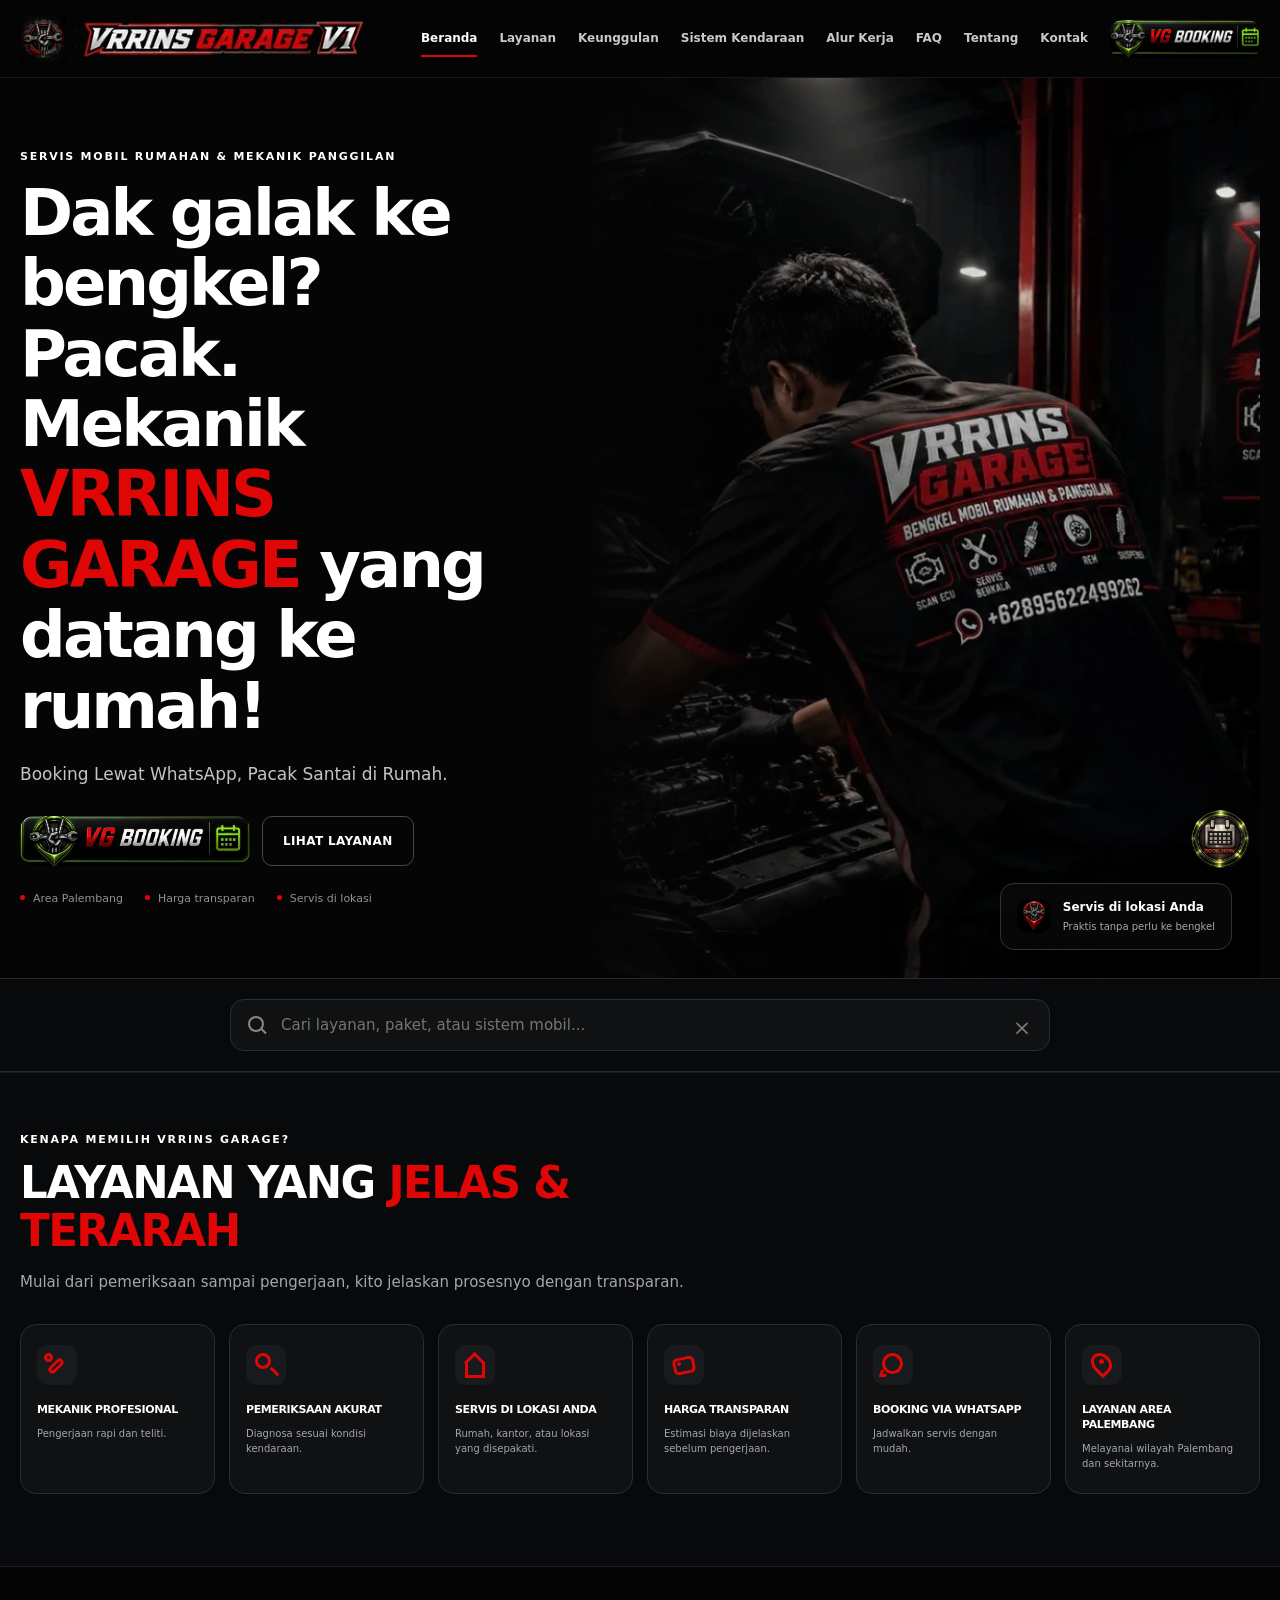
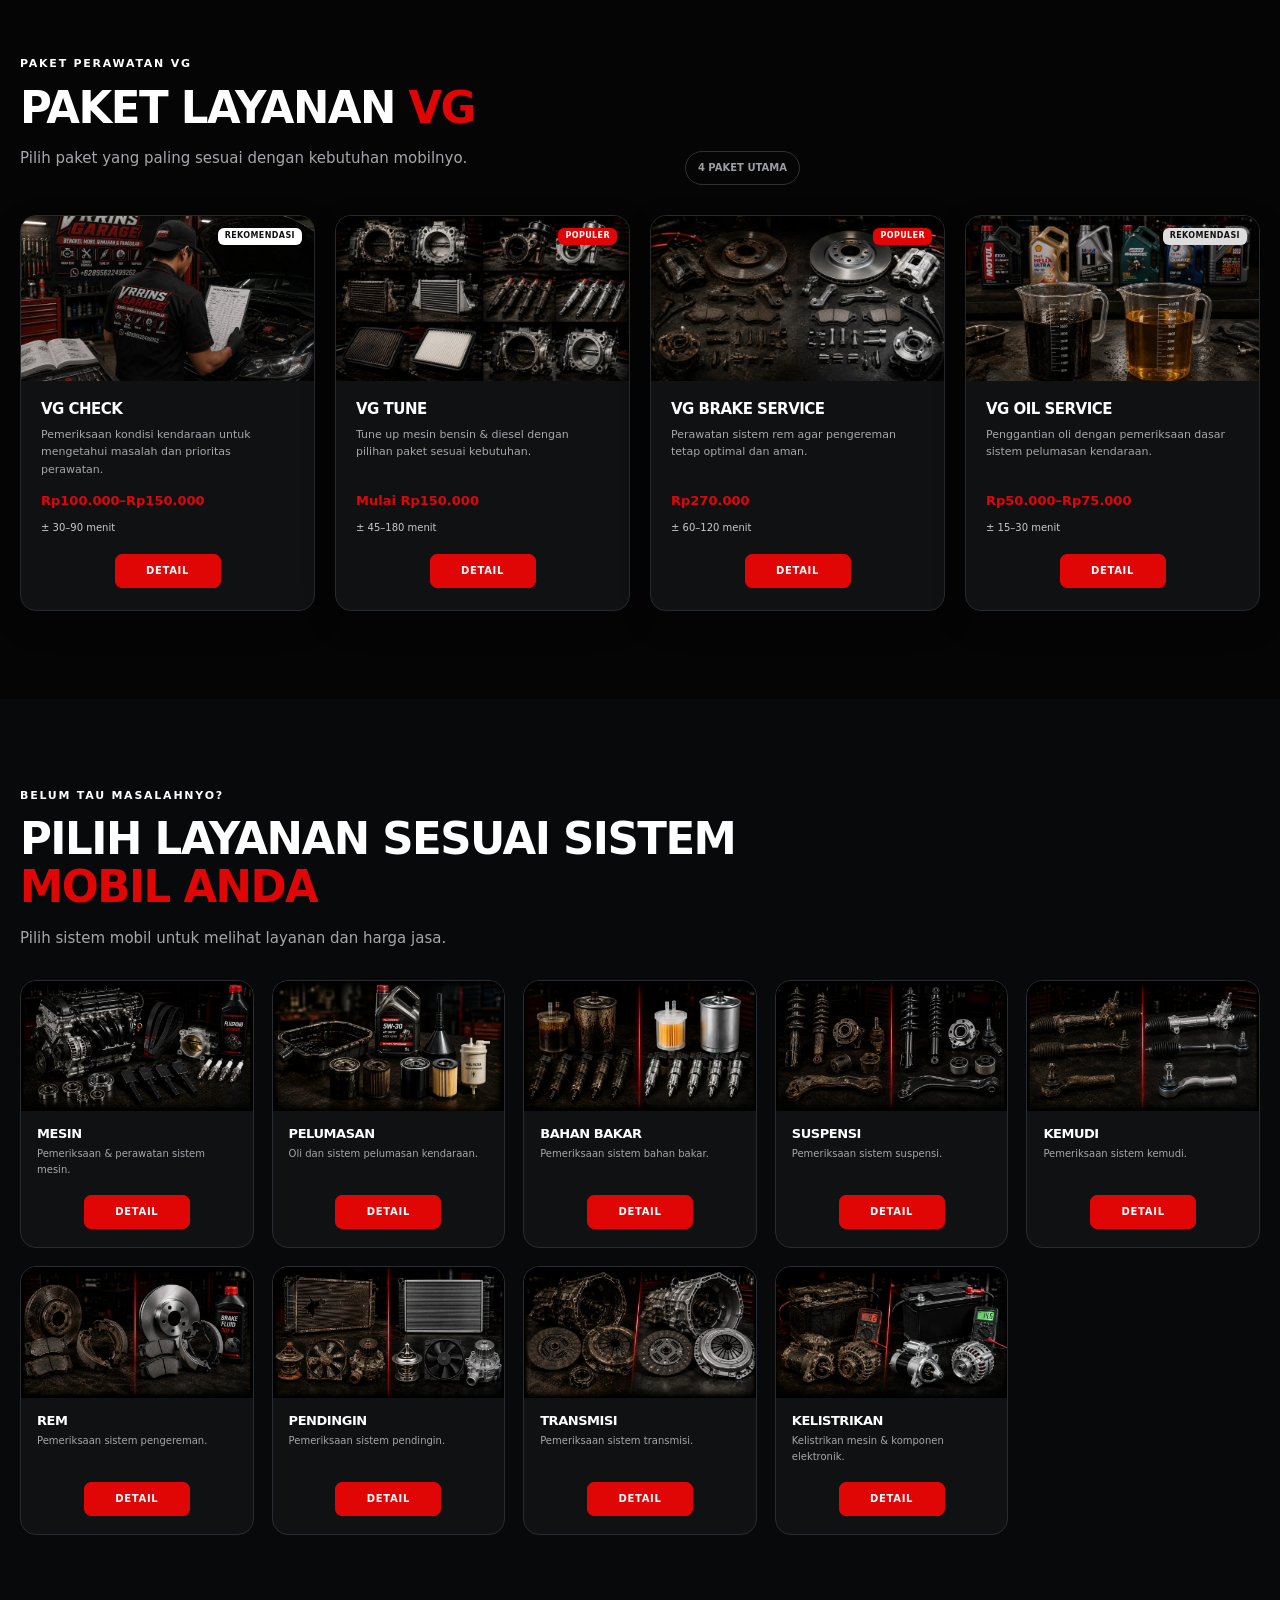
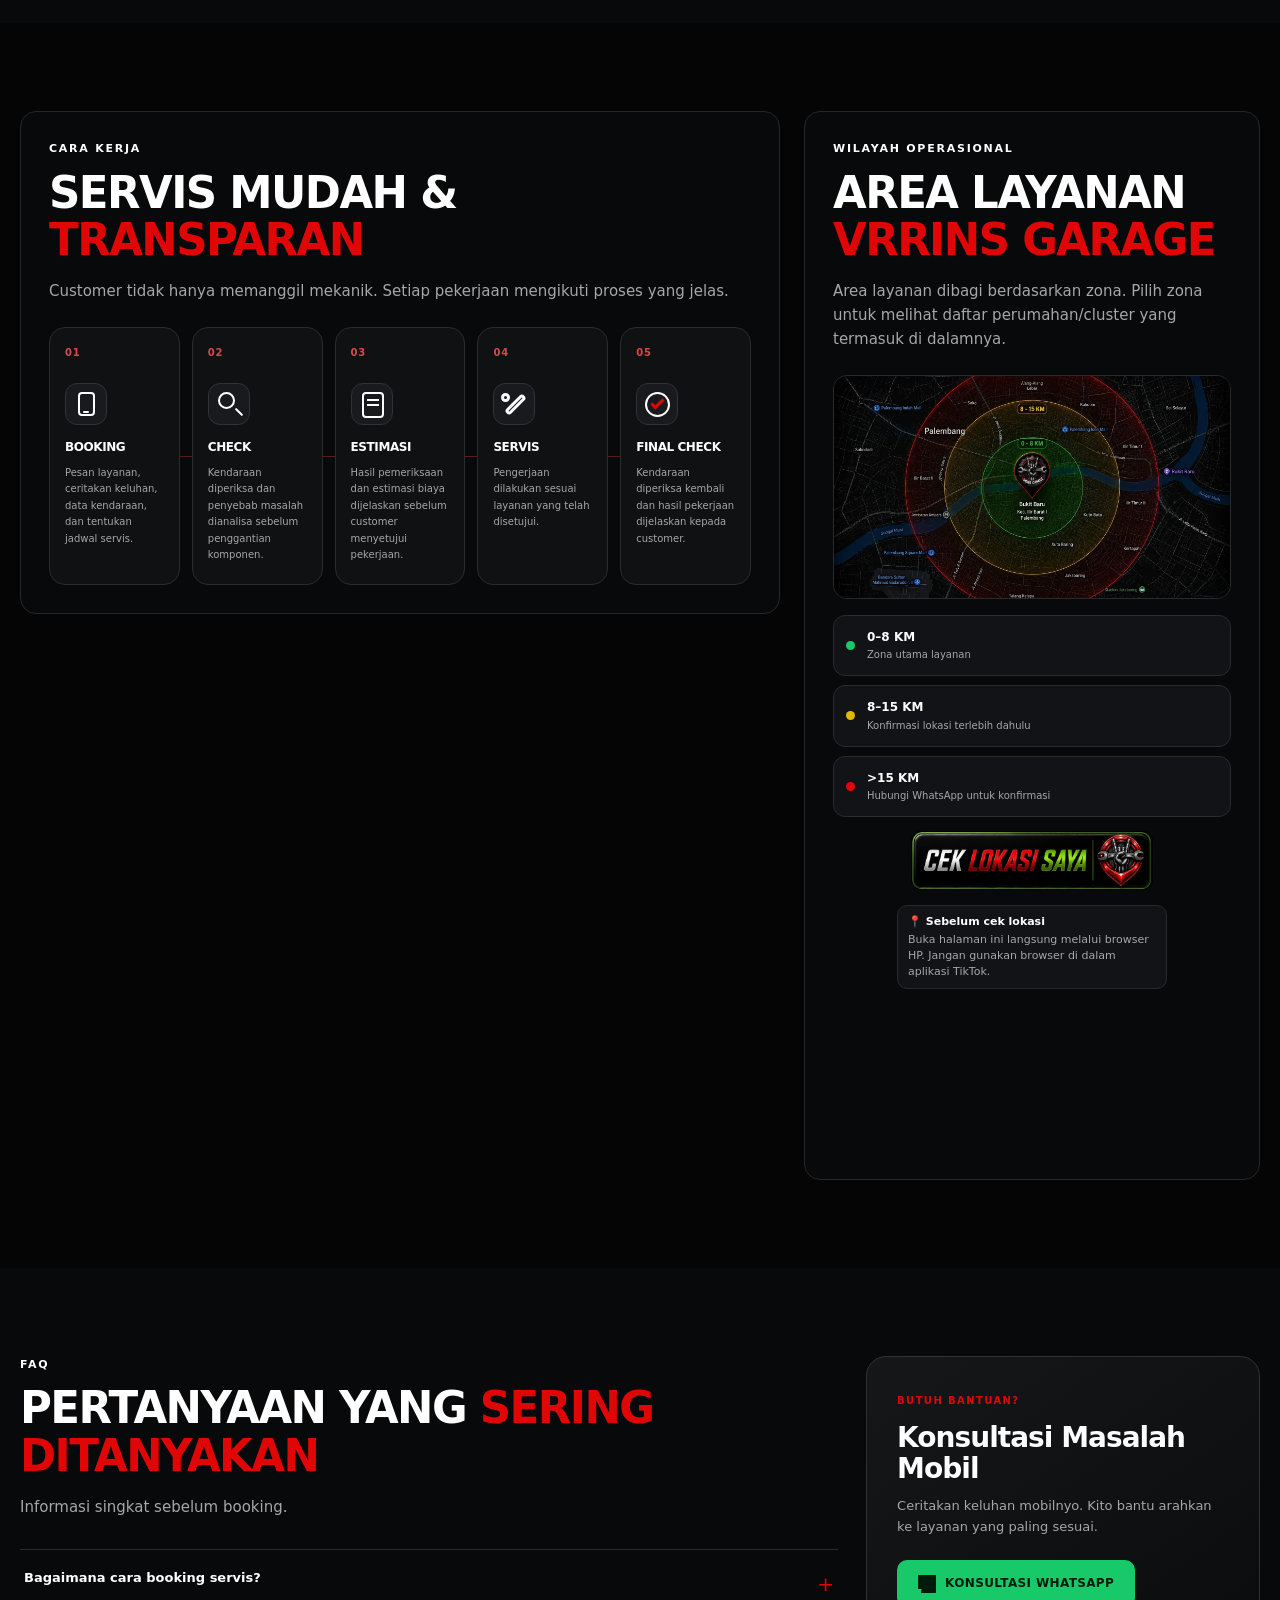
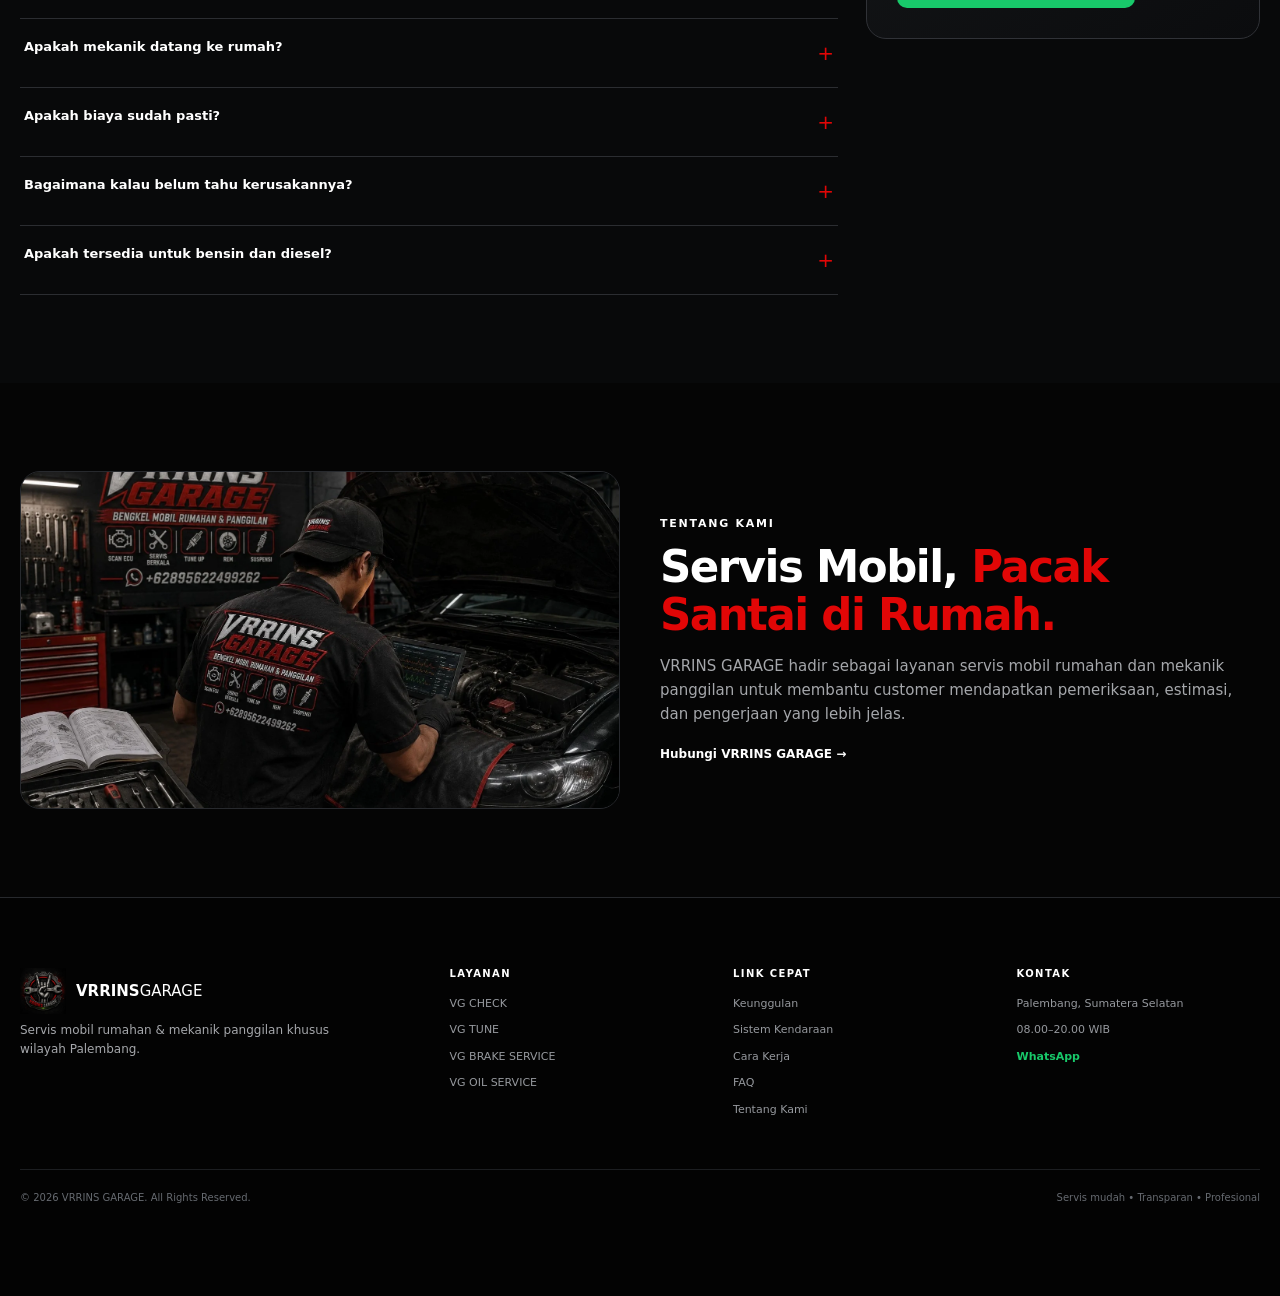
==== commit e1840ec6: "Add files via upload" ====
--- a/index.html
+++ b/index.html
@@ -204,7 +204,7 @@
       <div class="section-heading">
         <p class="eyebrow">WILAYAH OPERASIONAL</p>
         <h2>Area Layanan <span class="text-accent">VRRINS GARAGE</span></h2>
-        <p>Zona layanan disesuaikan dengan jarak dari titik operasional.</p>
+        <p>Area layanan dibagi berdasarkan zona. Pilih zona untuk melihat daftar perumahan/cluster yang termasuk di dalamnya.</p>
       </div>
       <div class="area-map"><img src="images/area-map.webp" alt="Peta wilayah operasional" loading="lazy"></div>
       <div class="area-zones">
@@ -220,6 +220,17 @@
           <span class="zone-dot zone-dot--red"></span>
           <div><strong>&gt;15 KM</strong><span>Hubungi WhatsApp untuk konfirmasi</span></div>
         </div>
+      </div>
+
+      <div class="vg-location-area">
+        <button class="vg-location-check" id="vg-location-check" type="button" aria-label="Cek lokasi saya" aria-expanded="false" aria-controls="vg-location-container">
+          <img src="images/cek-lokasi-saya.webp" alt="Cek Lokasi Saya" width="1536" height="377">
+        </button>
+        <div class="vg-location-notice" role="note">
+          <strong>📍 Sebelum cek lokasi</strong>
+          <span>Buka halaman ini langsung melalui browser HP. Jangan gunakan browser di dalam aplikasi TikTok.</span>
+        </div>
+        <div class="vg-location-container" id="vg-location-container" aria-live="polite" aria-atomic="true"></div>
       </div>
     </aside>
   </div>
@@ -372,6 +383,7 @@
     var navBooking = document.querySelector('.nav-booking');
     var nav = document.querySelector('.main-nav');
     var toggle = document.querySelector('.nav-toggle');
+    var heroImage = document.querySelector('.hero-media img');
 
     if (!floating || !heroBooking) return;
 
@@ -395,11 +407,20 @@
       floating.style.setProperty('right', window.innerWidth <= 800 ? '0px' : '20px', 'important');
     }
 
+    function targetIsReady(target) {
+      if (!target) return false;
+      var rect = target.getBoundingClientRect();
+      return rect.width > 0 && rect.height > 0;
+    }
+
     function alignNow() {
       cancelAnimationFrame(raf);
       raf = requestAnimationFrame(function () {
         var target = getActiveBooking();
-        if (!target) return;
+        if (!target || !targetIsReady(target)) {
+          schedule();
+          return;
+        }
 
         var rect = target.getBoundingClientRect();
         var height = floating.offsetHeight || 80;
@@ -410,6 +431,8 @@
         floating.style.setProperty('top', Math.round(top) + 'px', 'important');
         floating.style.setProperty('bottom', 'auto', 'important');
         floating.style.setProperty('transform', 'none', 'important');
+
+        // Tampilkan hanya setelah posisi final sudah terpasang.
         floating.style.setProperty('visibility', 'visible', 'important');
         floating.style.setProperty('opacity', '1', 'important');
         floating.style.setProperty('pointer-events', 'auto', 'important');
@@ -422,6 +445,13 @@
       raf = requestAnimationFrame(function () {
         requestAnimationFrame(alignNow);
       });
+    }
+
+    function scheduleAfterHeroReady() {
+      if (heroImage && !heroImage.complete) {
+        heroImage.addEventListener('load', schedule, { once: true });
+      }
+      schedule();
     }
 
     function watchMenu() {
@@ -440,7 +470,7 @@
       }
     }
 
-    window.addEventListener('load', schedule, { passive: true });
+    window.addEventListener('load', scheduleAfterHeroReady, { passive: true });
     window.addEventListener('resize', function () {
       if (window.innerWidth !== lastWidth || !positioned) {
         lastWidth = window.innerWidth;
@@ -465,7 +495,7 @@
     }
 
     watchMenu();
-    schedule();
+    scheduleAfterHeroReady();
   }
 
   if (document.readyState === 'loading') {
--- a/style.css
+++ b/style.css
@@ -3086,10 +3086,24 @@
   display: none !important;
 }
 
-/* ===== SISTEM LOKASI DI POPUP ===== */
+/* ===== SISTEM LOKASI ===== */
+.vg-location-area {
+  margin-top: 14px;
+  text-align: center;
+  /* Reserve the full open-state space from the start.
+     This keeps the AREA LAYANAN panel and FAQ in one fixed position. */
+  height: 320px;
+  box-sizing: border-box;
+}
+
+.vg-location-area.is-open {
+  /* Intentionally no height change when opened. */
+}
+
 .vg-location-container {
+  width: 100%;
   margin-top: 20px;
-  padding-top: 20px;
+  padding: 20px 0 0;
   border-top: 1px solid var(--border);
   text-align: center;
 }
@@ -3099,28 +3113,65 @@
   align-items: center;
   justify-content: center;
   width: 100%;
-  max-width: 320px;
-  min-height: 48px;
-  padding: 12px 24px;
+  max-width: 242px;
+  aspect-ratio: 1536 / 377;
+  min-height: 0;
+  padding: 0;
   border: 0;
   border-radius: 10px;
-  background: var(--red);
+  background: transparent;
   color: #fff;
   font: inherit;
-  font-size: 15px;
-  font-weight: 700;
   cursor: pointer;
-  transition: background 0.2s, transform 0.2s;
+  transition: transform var(--ease), filter var(--ease);
+  overflow: hidden;
+}
+
+.vg-location-notice {
+  max-width: 270px;
+  margin: 8px auto 0;
+  padding: 8px 10px;
+  border: 1px solid var(--border);
+  border-radius: 10px;
+  background: var(--surface-2);
+  color: var(--muted);
+  text-align: left;
+  font-size: 11px;
+  line-height: 1.45;
+}
+
+.vg-location-notice strong {
+  display: block;
+  margin-bottom: 2px;
+  color: #fff;
+  font-size: 11px;
+}
+
+.vg-location-notice span {
+  display: block;
+}
+
+.vg-location-area.is-open .vg-location-notice {
+  display: none;
 }
 
 .vg-location-check:hover {
-  background: #f01515;
   transform: translateY(-1px);
+  filter: brightness(1.05);
 }
 
 .vg-location-check:focus-visible {
   outline: 2px solid #fff;
   outline-offset: 3px;
+}
+
+.vg-location-check img {
+  display: block;
+  width: 100%;
+  height: 100%;
+  object-fit: fill;
+  object-position: center;
+  pointer-events: none;
 }
 
 .vg-location-loading {
@@ -3130,9 +3181,9 @@
 }
 
 .vg-location-result {
-  margin-top: 12px;
+  margin-top: 0;
   padding: 16px;
-  background: var(--surface-card);
+  background: var(--surface-2);
   border: 1px solid var(--border);
   border-radius: 12px;
   text-align: left;
@@ -3166,17 +3217,20 @@
   align-items: center;
   justify-content: center;
   width: 100%;
-  max-width: 320px;
-  min-height: 48px;
-  margin: 12px auto 0;
-  padding: 12px 20px;
+  max-width: 242px;
+  aspect-ratio: 1536 / 377;
+  min-height: 0;
+  margin: 14px auto 0;
+  padding: 0;
   border-radius: 10px;
-  background: var(--green);
+  background: transparent;
   color: #001b0b;
   font-size: 13px;
   font-weight: 900;
   text-decoration: none;
   transition: transform var(--ease), filter var(--ease);
+  overflow: hidden;
+  position: relative;
 }
 
 .vg-location-booking:hover {
@@ -3189,17 +3243,8 @@
   outline-offset: 3px;
 }
 
-
-/* ===== VG LOCATION CTA IMAGES ===== */
-.vg-location-check {
-  position: relative;
-  overflow: hidden;
-}
-
-.vg-location-check img {
+.vg-location-booking img {
   display: block;
-  position: absolute;
-  inset: 0;
   width: 100%;
   height: 100%;
   object-fit: fill;
@@ -3207,18 +3252,14 @@
   pointer-events: none;
 }
 
-.vg-location-booking {
-  position: relative;
-  overflow: hidden;
-}
-
-.vg-location-booking img {
-  display: block;
-  position: absolute;
-  inset: 0;
-  width: 100%;
-  height: 100%;
-  object-fit: fill;
-  object-position: center;
-  pointer-events: none;
-}
+/* VG LOCATION CTA SIZE — approved final sizes only */
+@media (max-width: 800px) {
+  .vg-location-area {
+    height: 290px;
+  }
+
+  .vg-location-check,
+  .vg-location-booking {
+    max-width: 190px;
+  }
+}
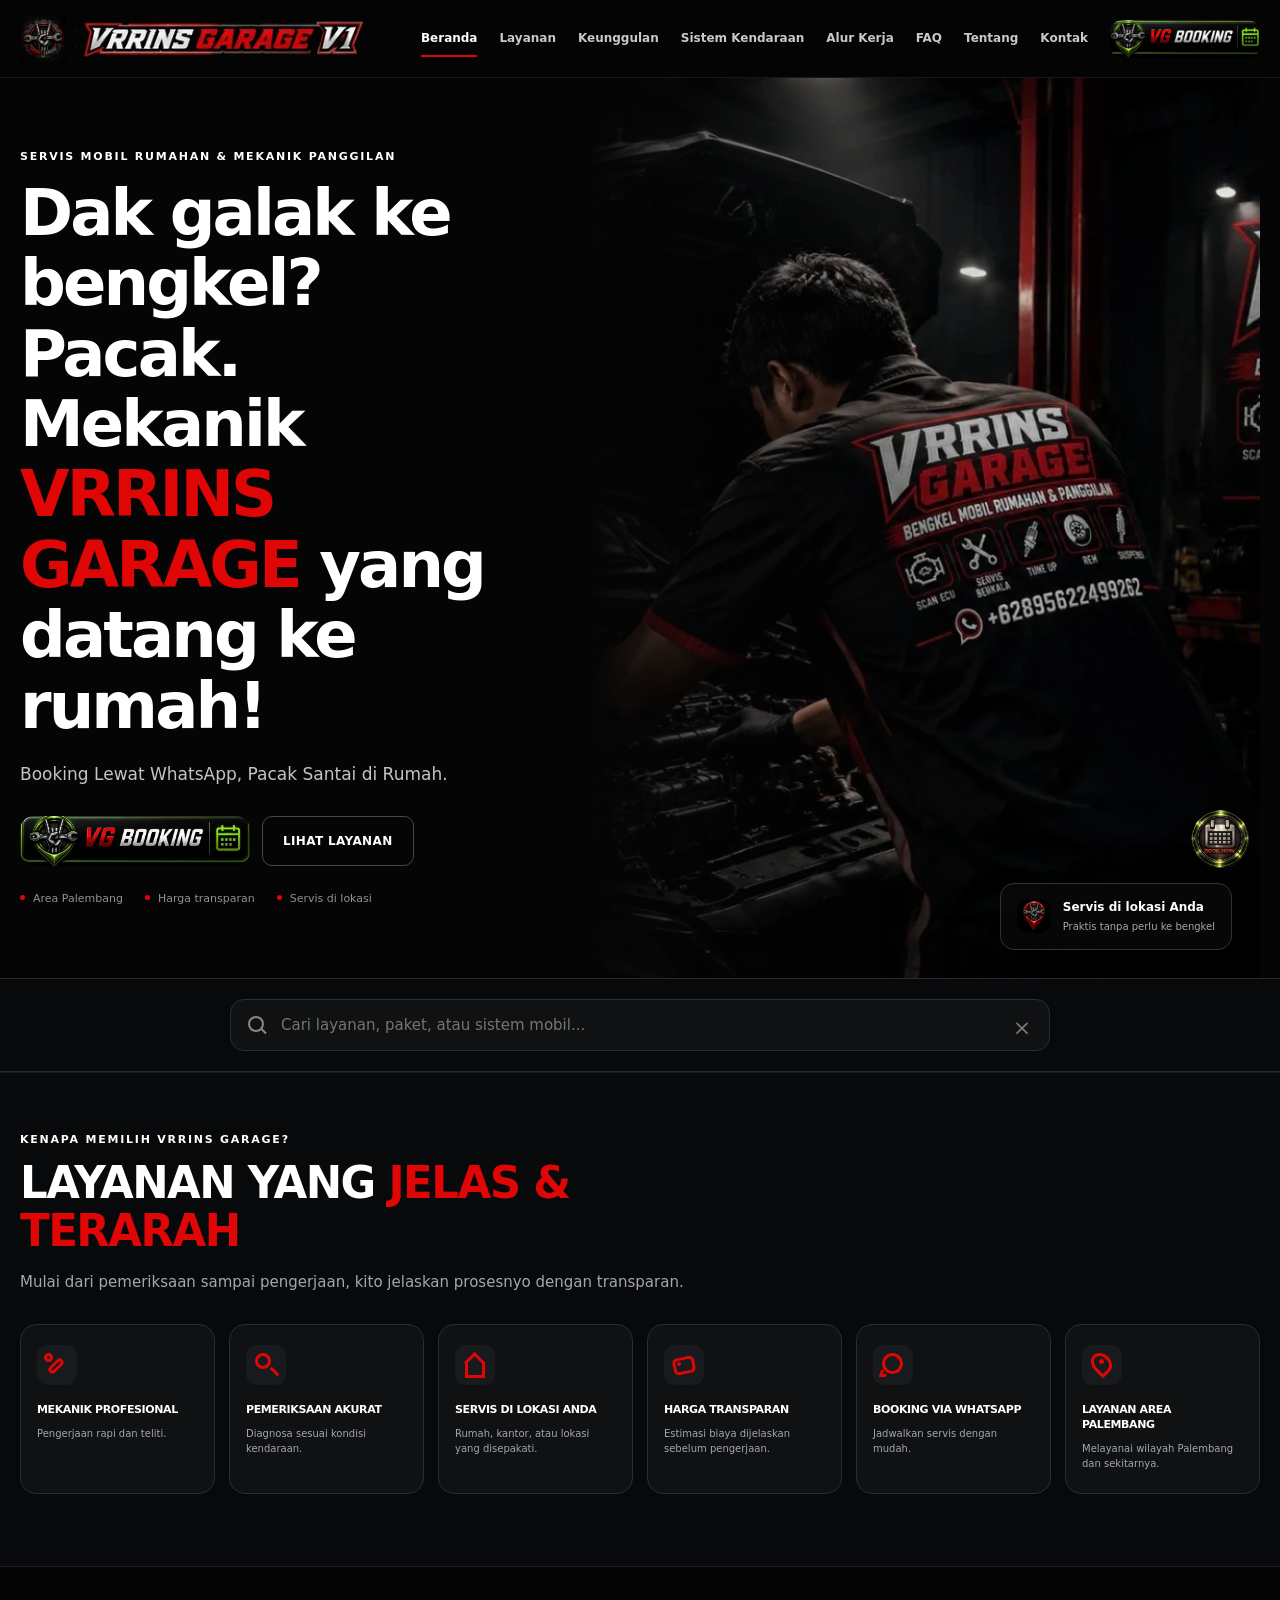
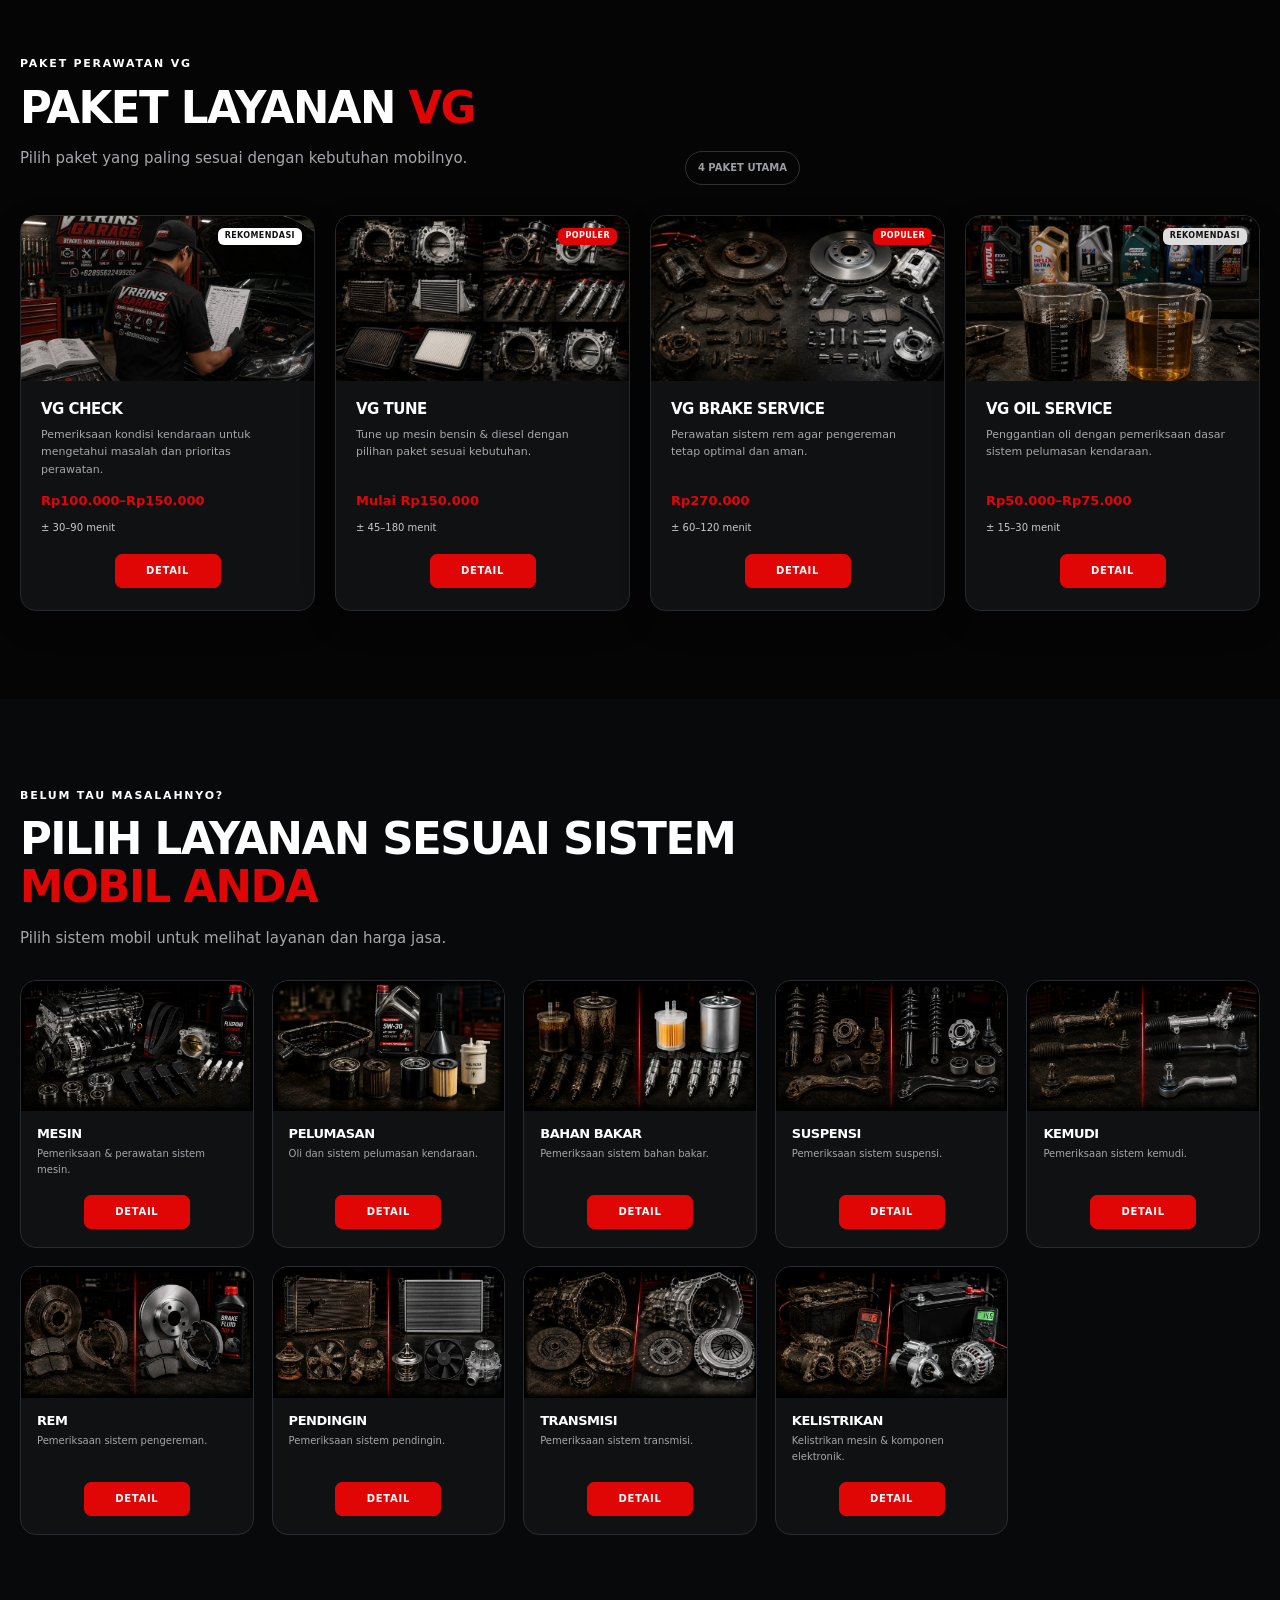
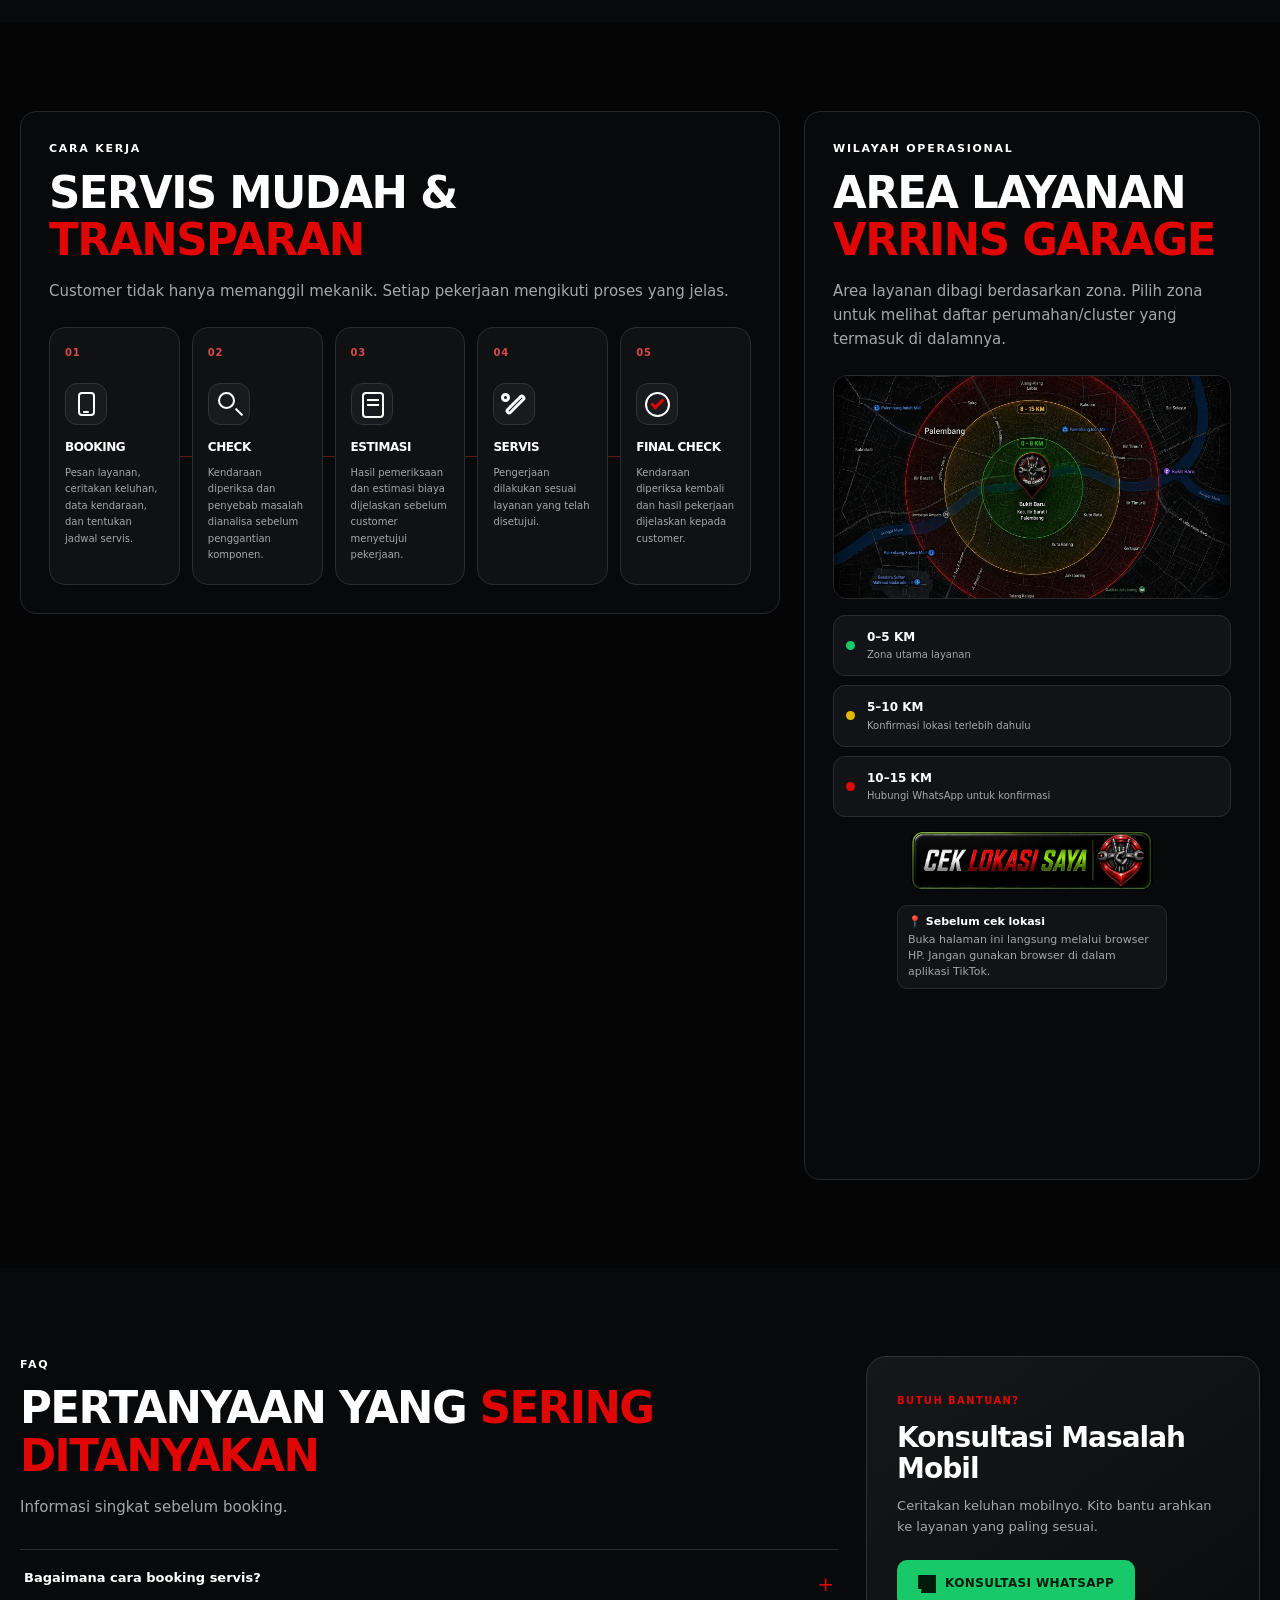
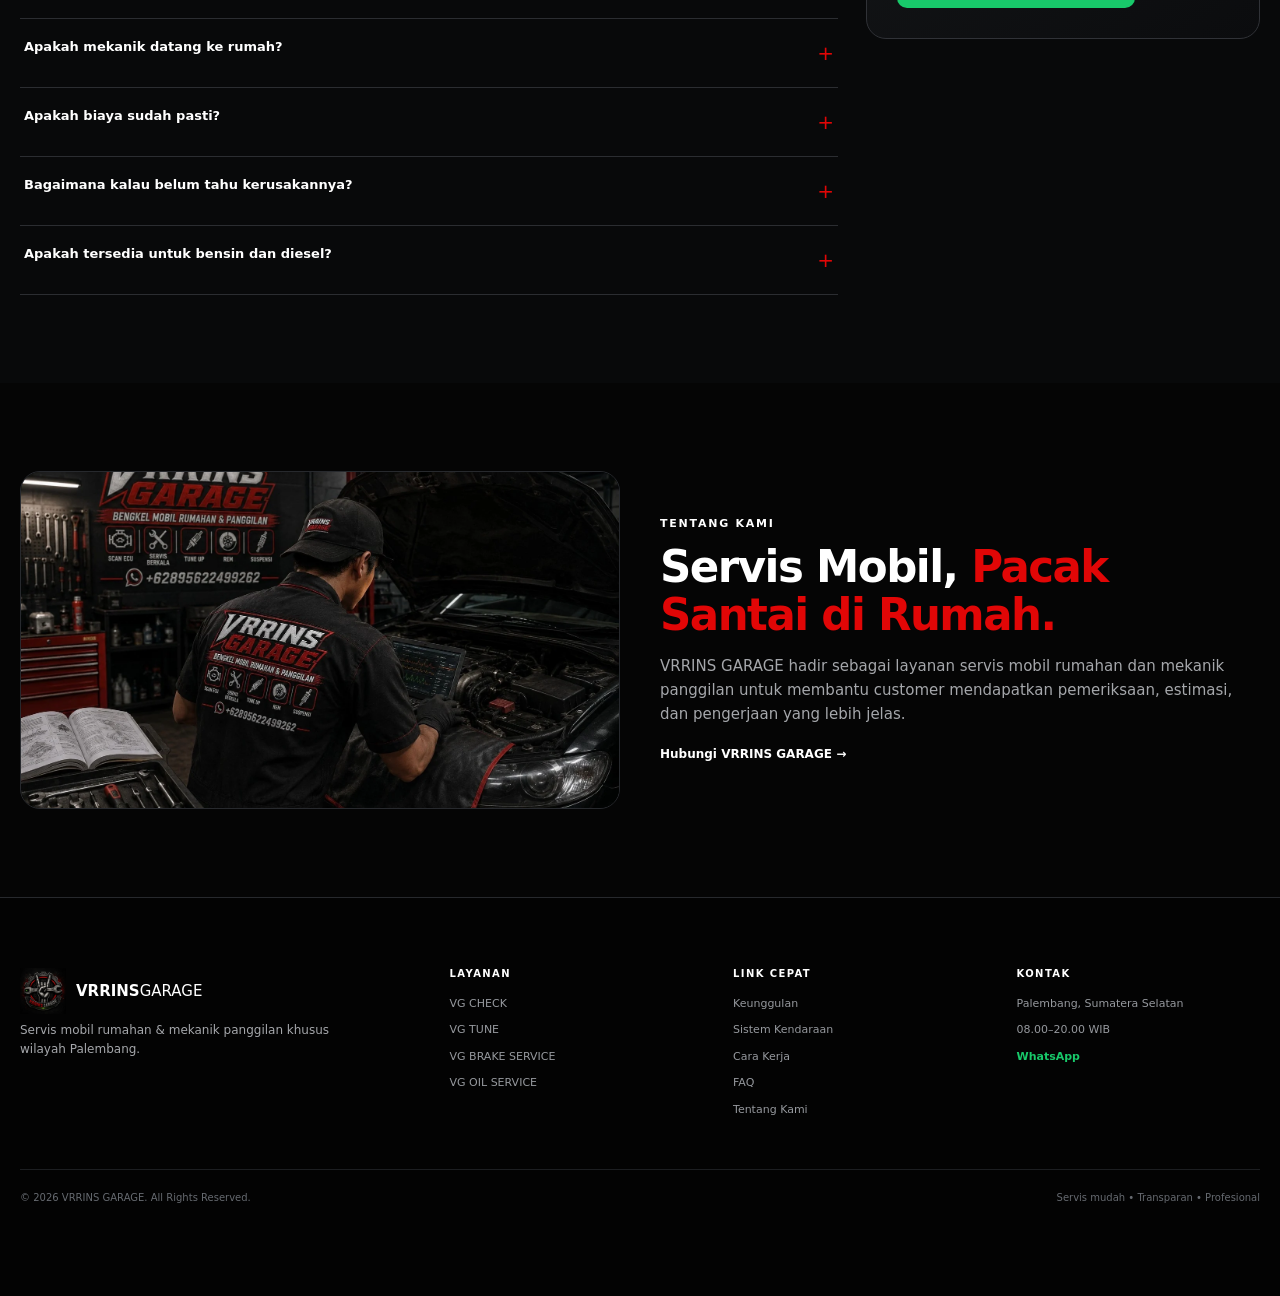
==== commit 6690a15d: "Add files via upload" ====
--- a/index.html
+++ b/index.html
@@ -208,17 +208,17 @@
       </div>
       <div class="area-map"><img src="images/area-map.webp" alt="Peta wilayah operasional" loading="lazy"></div>
       <div class="area-zones">
-        <div class="area-zone" data-zone="1" role="button" tabindex="0" aria-label="Lihat daftar perumahan zona 0-8 km">
+        <div class="area-zone" data-zone="1" role="button" tabindex="0" aria-label="Lihat daftar perumahan zona 0-5 km">
           <span class="zone-dot zone-dot--green"></span>
-          <div><strong>0–8 KM</strong><span>Zona utama layanan</span></div>
-        </div>
-        <div class="area-zone" data-zone="2" role="button" tabindex="0" aria-label="Lihat daftar perumahan zona 8-15 km">
+          <div><strong>0–5 KM</strong><span>Zona utama layanan</span></div>
+        </div>
+        <div class="area-zone" data-zone="2" role="button" tabindex="0" aria-label="Lihat daftar perumahan zona 5-10 km">
           <span class="zone-dot zone-dot--yellow"></span>
-          <div><strong>8–15 KM</strong><span>Konfirmasi lokasi terlebih dahulu</span></div>
-        </div>
-        <div class="area-zone" data-zone="3" role="button" tabindex="0" aria-label="Lihat daftar perumahan zona >15 km">
+          <div><strong>5–10 KM</strong><span>Konfirmasi lokasi terlebih dahulu</span></div>
+        </div>
+        <div class="area-zone" data-zone="3" role="button" tabindex="0" aria-label="Lihat daftar perumahan zona 10-15 km">
           <span class="zone-dot zone-dot--red"></span>
-          <div><strong>&gt;15 KM</strong><span>Hubungi WhatsApp untuk konfirmasi</span></div>
+          <div><strong>10–15 KM</strong><span>Hubungi WhatsApp untuk konfirmasi</span></div>
         </div>
       </div>
 
@@ -309,199 +309,51 @@
 <script src="location.js" defer></script>
 <script src="bootstrap.js" defer></script>
 
-<!-- Floating positioning script (tetap) -->
-<style id="vg-floating-booking-final">
-  .floating-whatsapp {
-    position: fixed !important;
-    top: 0 !important;
-    right: 20px !important;
-    bottom: auto !important;
-    left: auto !important;
-    width: 80px !important;
-    height: 80px !important;
-    min-width: 80px !important;
-    min-height: 80px !important;
-    margin: 0 !important;
-    padding: 0 !important;
-    z-index: 99999 !important;
-    display: block !important;
-    visibility: hidden !important;
-    opacity: 0 !important;
-    pointer-events: none !important;
-    transform: none !important;
-  }
-
-  .floating-whatsapp__button {
-    display: flex !important;
-    width: 80px !important;
-    height: 80px !important;
-    min-width: 80px !important;
-    min-height: 80px !important;
-    margin: 0 !important;
-    padding: 0 !important;
-    border: 0 !important;
-    border-radius: 50% !important;
-    background: transparent !important;
-    background-image: none !important;
-    box-shadow: none !important;
-    overflow: hidden !important;
-    align-items: center !important;
-    justify-content: center !important;
-  }
-
-  .floating-whatsapp__button img {
-    display: block !important;
-    width: 80px !important;
-    height: 80px !important;
-    min-width: 80px !important;
-    min-height: 80px !important;
-    object-fit: contain !important;
-    margin: 0 !important;
-    padding: 0 !important;
-  }
-
-  @media (max-width: 800px) {
-    .floating-whatsapp {
-      right: 0 !important;
-    }
-  }
-
-  @media (min-width: 801px) {
-    .floating-whatsapp {
-      right: 20px !important;
-    }
-  }
-</style>
+
+
 
 <script>
 (function () {
   'use strict';
 
-  function initFloatingBooking() {
+  function initFloatingBookNow() {
     var floating = document.querySelector('.floating-whatsapp');
     var heroBooking = document.querySelector('.hero-actions .button--whatsapp');
-    var navBooking = document.querySelector('.nav-booking');
-    var nav = document.querySelector('.main-nav');
-    var toggle = document.querySelector('.nav-toggle');
-    var heroImage = document.querySelector('.hero-media img');
-
-    if (!floating || !heroBooking) return;
-
-    var lastWidth = window.innerWidth;
-    var raf = 0;
-    var positioned = false;
-
-    function isMobileMenuOpen() {
-      return window.innerWidth <= 800 && (
-        (nav && nav.classList.contains('is-open')) ||
-        (toggle && toggle.getAttribute('aria-expanded') === 'true')
-      );
+
+    if (!floating) return;
+
+    function finish() {
+      var height = floating.offsetHeight || 80;
+      var top = 0;
+
+      /* Satu kali saja: pertahankan posisi yang selama ini dipakai.
+         Setelah ini Floating BOOK NOW tidak lagi mengikuti Hero/Header. */
+      if (heroBooking) {
+        var rect = heroBooking.getBoundingClientRect();
+        if (rect.width > 0 && rect.height > 0) {
+          top = rect.top + (rect.height / 2) - (height / 2);
+          top = Math.max(0, Math.min(top, window.innerHeight - height));
+        }
+      }
+
+      floating.style.setProperty('top', Math.round(top) + 'px', 'important');
+      floating.style.setProperty('bottom', 'auto', 'important');
+      floating.style.setProperty('transform', 'none', 'important');
+      floating.style.setProperty('visibility', 'visible', 'important');
+      floating.style.setProperty('opacity', '1', 'important');
+      floating.style.setProperty('pointer-events', 'auto', 'important');
     }
 
-    function getActiveBooking() {
-      if (isMobileMenuOpen() && navBooking) return navBooking;
-      return heroBooking;
-    }
-
-    function setSidePosition() {
-      floating.style.setProperty('right', window.innerWidth <= 800 ? '0px' : '20px', 'important');
-    }
-
-    function targetIsReady(target) {
-      if (!target) return false;
-      var rect = target.getBoundingClientRect();
-      return rect.width > 0 && rect.height > 0;
-    }
-
-    function alignNow() {
-      cancelAnimationFrame(raf);
-      raf = requestAnimationFrame(function () {
-        var target = getActiveBooking();
-        if (!target || !targetIsReady(target)) {
-          schedule();
-          return;
-        }
-
-        var rect = target.getBoundingClientRect();
-        var height = floating.offsetHeight || 80;
-        var top = rect.top + (rect.height / 2) - (height / 2);
-        top = Math.max(0, Math.min(top, window.innerHeight - height));
-
-        setSidePosition();
-        floating.style.setProperty('top', Math.round(top) + 'px', 'important');
-        floating.style.setProperty('bottom', 'auto', 'important');
-        floating.style.setProperty('transform', 'none', 'important');
-
-        // Tampilkan hanya setelah posisi final sudah terpasang.
-        floating.style.setProperty('visibility', 'visible', 'important');
-        floating.style.setProperty('opacity', '1', 'important');
-        floating.style.setProperty('pointer-events', 'auto', 'important');
-        positioned = true;
-      });
-    }
-
-    function schedule() {
-      cancelAnimationFrame(raf);
-      raf = requestAnimationFrame(function () {
-        requestAnimationFrame(alignNow);
-      });
-    }
-
-    function scheduleAfterHeroReady() {
-      if (heroImage && !heroImage.complete) {
-        heroImage.addEventListener('load', schedule, { once: true });
-      }
-      schedule();
-    }
-
-    function watchMenu() {
-      if (toggle) {
-        toggle.addEventListener('click', function () {
-          setTimeout(schedule, 0);
-          setTimeout(schedule, 80);
-          setTimeout(schedule, 180);
-        });
-      }
-      if (nav && window.MutationObserver) {
-        var observer = new MutationObserver(function () {
-          schedule();
-        });
-        observer.observe(nav, { attributes: true, attributeFilter: ['class', 'aria-hidden', 'style'] });
-      }
-    }
-
-    window.addEventListener('load', scheduleAfterHeroReady, { passive: true });
-    window.addEventListener('resize', function () {
-      if (window.innerWidth !== lastWidth || !positioned) {
-        lastWidth = window.innerWidth;
-        schedule();
-      }
-    }, { passive: true });
-    window.addEventListener('orientationchange', function () {
-      lastWidth = window.innerWidth;
-      schedule();
-    }, { passive: true });
-
-    if (document.fonts && document.fonts.ready) {
-      document.fonts.ready.then(schedule).catch(function () {});
-    }
-
-    if (window.ResizeObserver) {
-      var ro = new ResizeObserver(function () {
-        if (!positioned || isMobileMenuOpen()) schedule();
-      });
-      ro.observe(heroBooking);
-      if (navBooking) ro.observe(navBooking);
-    }
-
-    watchMenu();
-    scheduleAfterHeroReady();
+    /* Tunggu satu frame agar layout awal selesai, lalu kunci posisi. */
+    requestAnimationFrame(function () {
+      requestAnimationFrame(finish);
+    });
   }
 
   if (document.readyState === 'loading') {
-    document.addEventListener('DOMContentLoaded', initFloatingBooking, { once: true });
+    document.addEventListener('DOMContentLoaded', initFloatingBookNow, { once: true });
   } else {
-    initFloatingBooking();
+    initFloatingBookNow();
   }
 })();
 </script>
--- a/style.css
+++ b/style.css
@@ -1066,26 +1066,6 @@
 .bottom-nav {
   display: none;
 }
-
-.floating-whatsapp {
-  position: fixed;
-  right: 20px;
-  bottom: 20px;
-  z-index: 450;
-}
-
-.floating-whatsapp__button {
-  display: inline-flex;
-  align-items: center;
-  gap: 8px;
-  padding: 12px 16px;
-  border-radius: 999px;
-  background: var(--green);
-  color: #001b0b;
-  font-size: 11px;
-  font-weight: 900;
-  box-shadow: 0 12px 35px rgba(0, 0, 0, 0.35);
-}
 /* ===== VG MODAL ===== */
 .vg-modal {
   position: fixed;
@@ -1664,9 +1644,6 @@
 .footer-bottom {
   display: grid;
 }
-.floating-whatsapp {
-  display: none;
-}
 .bottom-nav {
   display: none !important;
 }
@@ -2780,14 +2757,6 @@
   min-height: 48px;
   border-radius: 14px;
 }
-
-.floating-whatsapp__button {
-  width: 220px;
-  height: 48px;
-  min-height: 48px;
-  border-radius: 14px;
-}
-
 .vg-wa-button {
   width: 220px;
   height: 50px;
@@ -2814,11 +2783,6 @@
     height: 50px;
     min-height: 50px;
   }
-  .floating-whatsapp__button {
-    width: 160px;
-    height: 40px;
-    min-height: 40px;
-  }
 }
 
 @media (max-width: 800px) {
@@ -2838,114 +2802,11 @@
     min-height: 48px;
   }
 }
-
-.floating-whatsapp {
-  display: block !important;
-  right: 16px;
-  bottom: 90px;
-  z-index: 450;
-}
-
-.floating-whatsapp__button {
-  display: block !important;
-  width: 90px !important;
-  height: 135px !important;
-  min-width: 90px !important;
-  min-height: 135px !important;
-  padding: 0 !important;
-  margin: 0 !important;
-  border: 0 !important;
-  border-radius: 0 !important;
-  background: transparent !important;
-  background-image: none !important;
-  box-shadow: none !important;
-  line-height: 0;
-  overflow: visible;
-}
-
-.floating-whatsapp__button img {
-  display: block;
-  width: 90px;
-  height: 135px;
-  object-fit: contain;
-}
-
 @media (min-width: 801px) {
-  .floating-whatsapp {
-    right: 28px;
-    bottom: 28px;
-  }
-  .floating-whatsapp__button {
-    width: 110px !important;
-    height: 165px !important;
-    min-width: 110px !important;
-    min-height: 165px !important;
-  }
-  .floating-whatsapp__button img {
-    width: 110px;
-    height: 165px;
-  }
-}
-
-.floating-booking {
-  position: fixed;
-  right: 20px;
-  top: 60%;
-  width: 80px;
-  height: 80px;
-  border-radius: 50%;
-  box-shadow: 0 8px 24px rgba(0, 0, 0, 0.25);
-  z-index: 9999;
-  overflow: hidden;
-}
-
-.floating-booking img {
-  width: 100%;
-  height: 100%;
-  object-fit: contain;
-}
-
+}
 @media (max-width: 768px) {
-  .floating-booking {
-    width: 72px;
-    height: 72px;
-    right: 20px;
-    top: auto;
-    bottom: 80px;
-  }
-}
-
-.floating-whatsapp {
-  position: fixed !important;
-  right: 20px !important;
-  bottom: 80px !important;
-  top: auto !important;
-  z-index: 9999 !important;
-}
-
-.floating-whatsapp__button {
-  width: 72px !important;
-  height: 72px !important;
-  padding: 0 !important;
-  border-radius: 50% !important;
-  display: flex !important;
-  align-items: center !important;
-  justify-content: center !important;
-  box-shadow: 0 8px 24px rgba(0, 0, 0, 0.25) !important;
-  overflow: hidden !important;
-}
-
-.floating-whatsapp__button img {
-  width: 100% !important;
-  height: 100% !important;
-  object-fit: contain !important;
-}
-
+}
 @media (min-width: 801px) {
-  .floating-whatsapp {
-    right: 20px !important;
-    bottom: 80px !important;
-  }
 }
 
 body.popup-open .floating-whatsapp {
